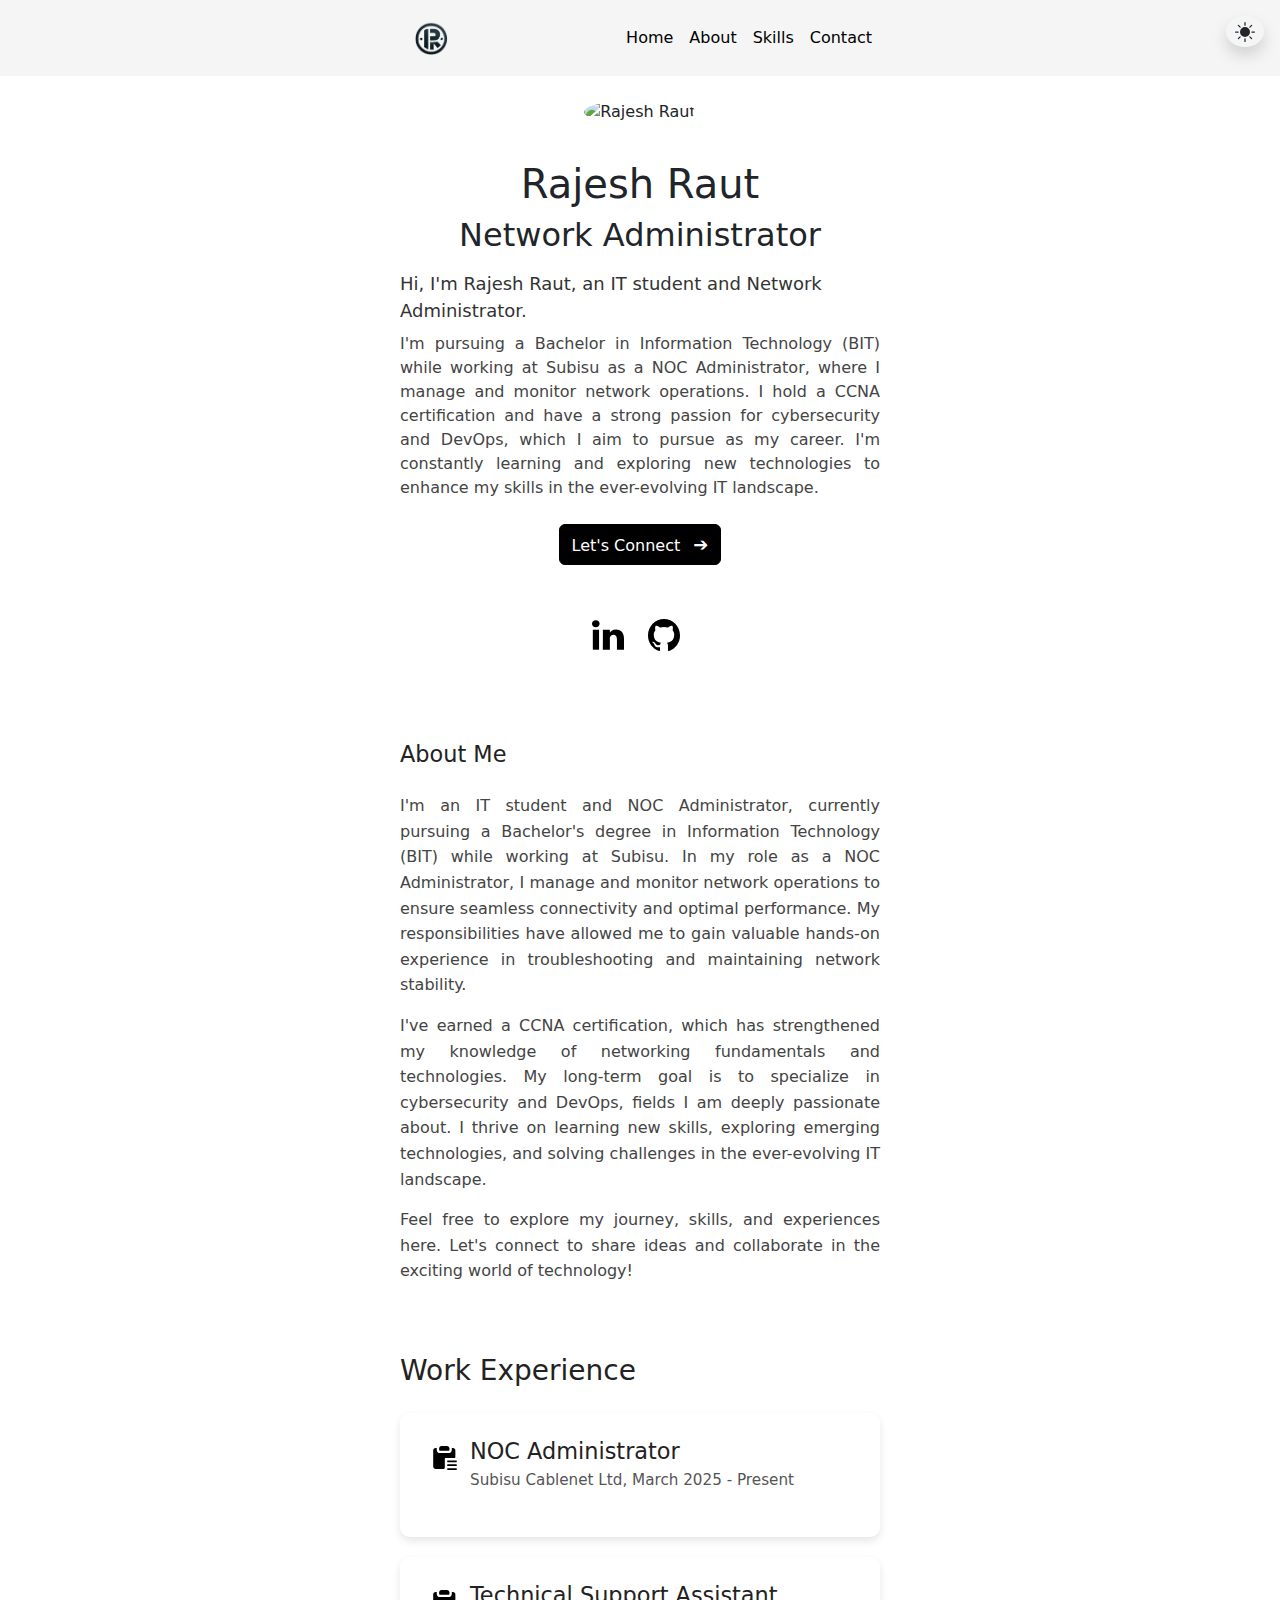
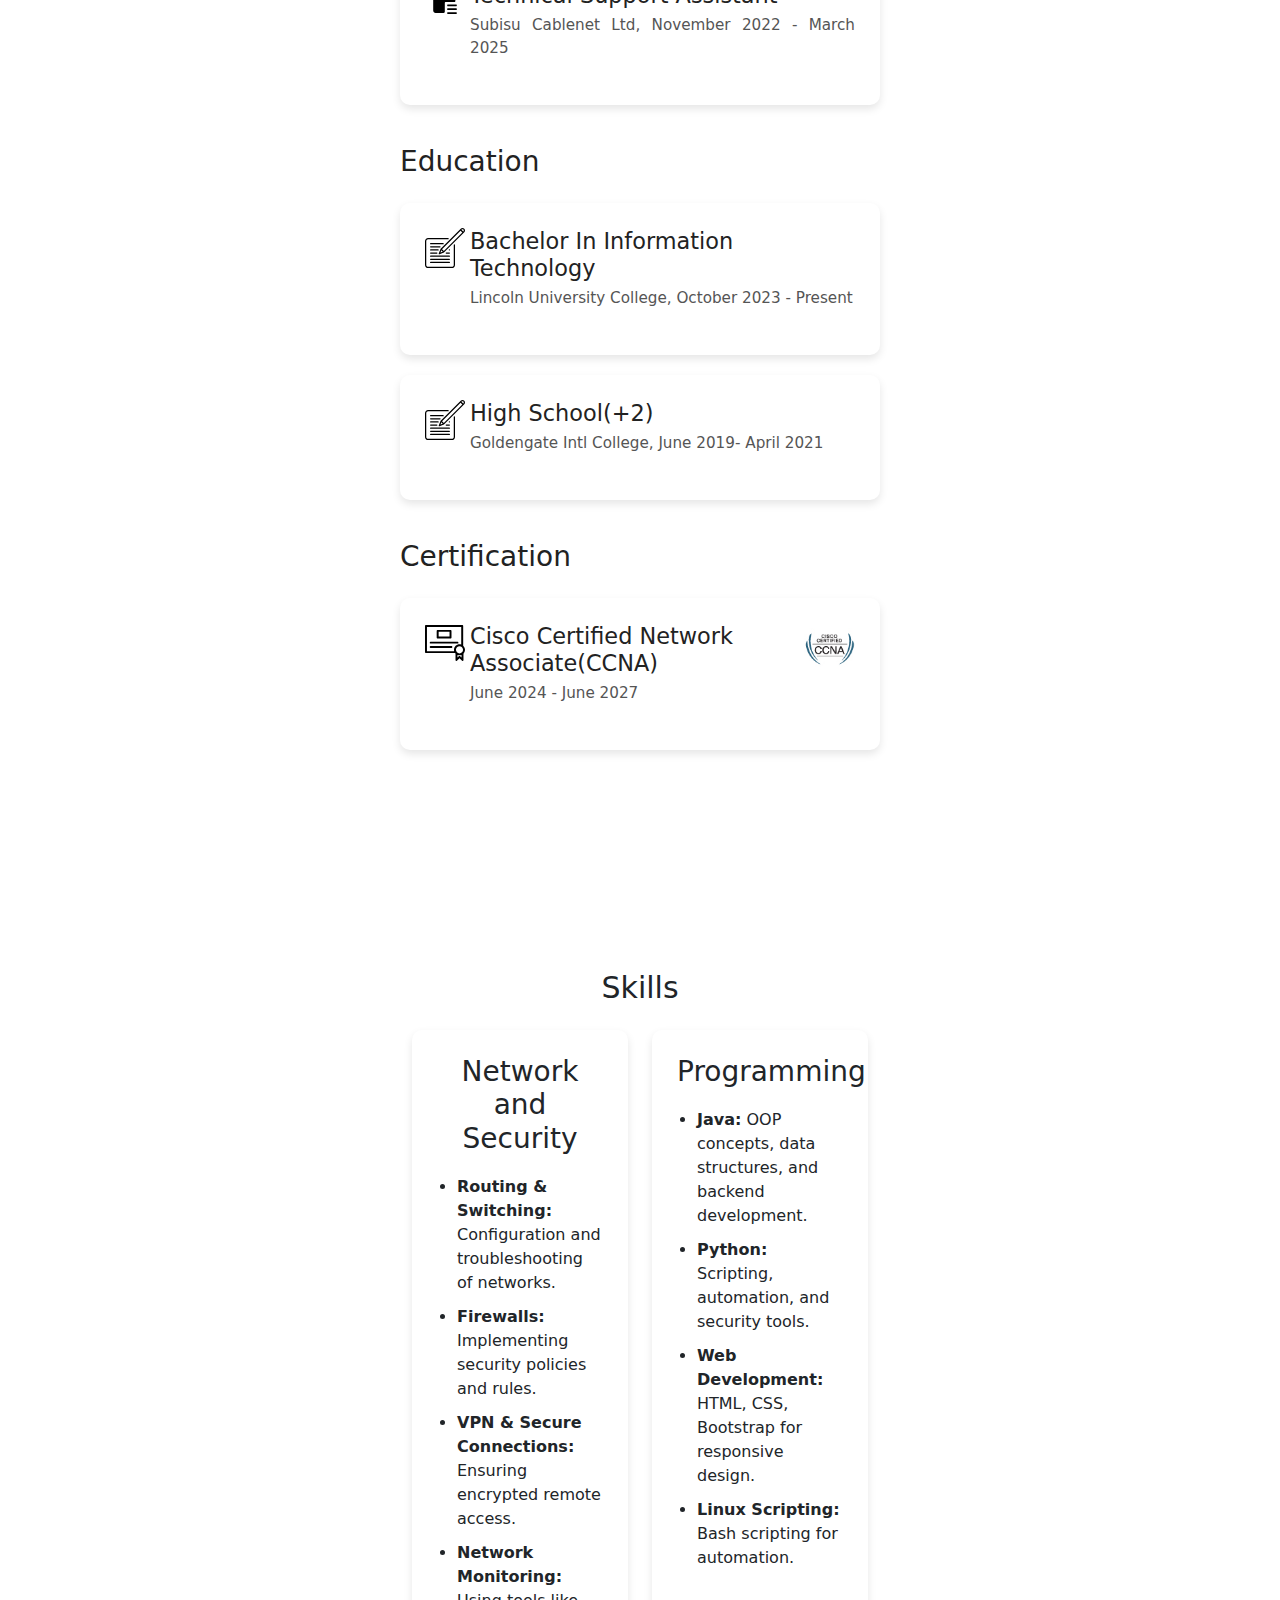
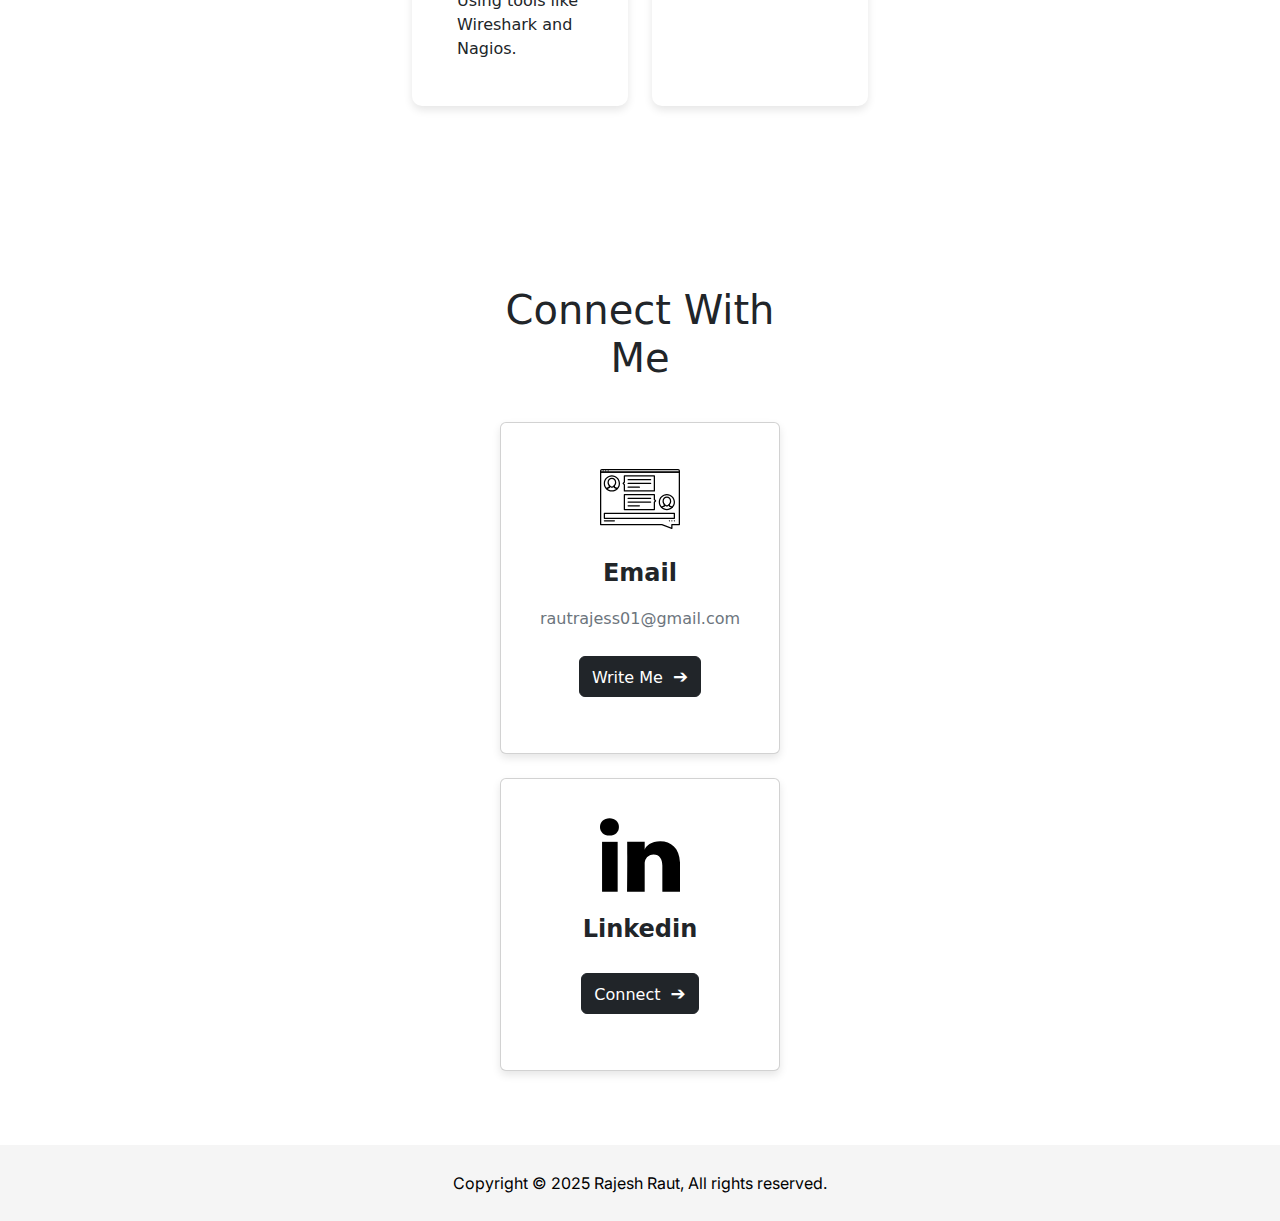
==== index.html @ a71b07de "Full Project" ====
<!DOCTYPE html>
<html lang="en">
<head>
    <meta charset="UTF-8">
    <meta name="viewport" content="width=device-width, initial-scale=1.0">
    <title>Home</title>
    <link rel="stylesheet" href="static/css/style.css">
    <link href="https://fonts.googleapis.com/css2?family=Inter:wght@400;500;600&display=swap" rel="stylesheet">
    <link href="https://cdn.jsdelivr.net/npm/bootstrap@5.3.3/dist/css/bootstrap.min.css" rel="stylesheet" integrity="sha384-QWTKZyjpPEjISv5WaRU9OFeRpok6YctnYmDr5pNlyT2bRjXh0JMhjY6hW+ALEwIH" crossorigin="anonymous">
</head>
<body>
<header>
    <nav class="navbar navbar-expand-lg fixed-top">
        <div class="container-fluid">
            <a class="navbar-brand" href="index.html">
                <img src="static/images/logo.png" alt="Logo" style="height: 50px;">
            </a>
    
            <!-- Toggle button visible only on small screens -->
            <div class="d-lg-none">
                <button class="btn btn-sm rounded-circle shadow" id="darkModeToggle">
                    <!-- Sun SVG icon -->
                    <svg xmlns="http://www.w3.org/2000/svg" width="16" height="16" fill="currentColor" viewBox="0 0 16 16" class="sun-icon">
                        <path d="M8 12a4 4 0 1 0 0-8 4 4 0 0 0 0 8zM8 0a.5.5 0 0 1 .5.5v2a.5.5 0 0 1-1 0v-2A.5.5 0 0 1 8 0zm0 13a.5.5 0 0 1 .5.5v2a.5.5 0 0 1-1 0v-2A.5.5 0 0 1 8 13zm8-5a.5.5 0 0 1-.5.5h-2a.5.5 0 0 1 0-1h2a.5.5 0 0 1 .5.5zM3 8a.5.5 0 0 1-.5.5h-2a.5.5 0 0 1 0-1h2A.5.5 0 0 1 3 8zm10.657-5.657a.5.5 0 0 1 0 .707l-1.414 1.415a.5.5 0 1 1-.707-.708l1.414-1.414a.5.5 0 0 1 .707 0zm-9.193 9.193a.5.5 0 0 1 0 .707L3.05 13.657a.5.5 0 0 1-.707-.707l1.414-1.414a.5.5 0 0 1 .707 0zm9.193 2.121a.5.5 0 0 1-.707 0l-1.414-1.414a.5.5 0 0 1 .707-.707l1.414 1.414a.5.5 0 0 1 0 .707zM4.464 4.465a.5.5 0 0 1-.707 0L2.343 3.05a.5.5 0 1 1 .707-.707l1.414 1.414a.5.5 0 0 1 0 .708z"/>
                    </svg>
                    <!-- Moon SVG icon -->
                    <svg xmlns="http://www.w3.org/2000/svg" width="16" height="16" fill="currentColor" viewBox="0 0 16 16" class="moon-icon d-none">
                        <path d="M6 .278a.768.768 0 0 1 .08.858 7.208 7.208 0 0 0-.878 3.46c0 4.021 3.278 7.277 7.318 7.277.527 0 1.04-.055 1.533-.16a.787.787 0 0 1 .81.316.733.733 0 0 1-.031.893A8.349 8.349 0 0 1 8.344 16C3.734 16 0 12.286 0 7.71 0 4.266 2.114 1.312 5.124.06A.752.752 0 0 1 6 .278z"/>
                    </svg>
                </button>
            </div>
            
            <button class="navbar-toggler ms-auto" type="button" data-bs-toggle="collapse" data-bs-target="#navbarSupportedContent" aria-controls="navbarSupportedContent" aria-expanded="false" aria-label="Toggle navigation">
                <span class="navbar-toggler-icon"></span>
            </button>
    
            <div class="collapse navbar-collapse" id="navbarSupportedContent">
                <ul class="navbar-nav ms-auto">
                    <li class="nav-item">
                        <a class="nav-link active" aria-current="page" href="#home">Home</a>
                    </li>
                    <li class="nav-item">
                        <a class="nav-link active" href="#about">About</a>
                    </li>
                    <li class="nav-item">
                        <a class="nav-link active" href="#skills">Skills</a>
                    </li>
                    <li class="nav-item">
                        <a class="nav-link active" href="#contact">Contact</a>
                    </li>
                </ul>
            </div>
            
            <!-- Toggle button visible only on large screens -->
            <div class="position-fixed top-0 end-0 p-3 d-none d-lg-block">
                <button class="btn btn-sm rounded-circle shadow" id="darkModeToggleLg">
                    <!-- Sun SVG icon -->
                    <svg xmlns="http://www.w3.org/2000/svg" width="16" height="16" fill="currentColor" viewBox="0 0 16 16" class="sun-icon">
                        <path d="M8 12a4 4 0 1 0 0-8 4 4 0 0 0 0 8zM8 0a.5.5 0 0 1 .5.5v2a.5.5 0 0 1-1 0v-2A.5.5 0 0 1 8 0zm0 13a.5.5 0 0 1 .5.5v2a.5.5 0 0 1-1 0v-2A.5.5 0 0 1 8 13zm8-5a.5.5 0 0 1-.5.5h-2a.5.5 0 0 1 0-1h2a.5.5 0 0 1 .5.5zM3 8a.5.5 0 0 1-.5.5h-2a.5.5 0 0 1 0-1h2A.5.5 0 0 1 3 8zm10.657-5.657a.5.5 0 0 1 0 .707l-1.414 1.415a.5.5 0 1 1-.707-.708l1.414-1.414a.5.5 0 0 1 .707 0zm-9.193 9.193a.5.5 0 0 1 0 .707L3.05 13.657a.5.5 0 0 1-.707-.707l1.414-1.414a.5.5 0 0 1 .707 0zm9.193 2.121a.5.5 0 0 1-.707 0l-1.414-1.414a.5.5 0 0 1 .707-.707l1.414 1.414a.5.5 0 0 1 0 .707zM4.464 4.465a.5.5 0 0 1-.707 0L2.343 3.05a.5.5 0 1 1 .707-.707l1.414 1.414a.5.5 0 0 1 0 .708z"/>
                    </svg>
                    <!-- Moon SVG icon -->
                    <svg xmlns="http://www.w3.org/2000/svg" width="16" height="16" fill="currentColor" viewBox="0 0 16 16" class="moon-icon d-none">
                        <path d="M6 .278a.768.768 0 0 1 .08.858 7.208 7.208 0 0 0-.878 3.46c0 4.021 3.278 7.277 7.318 7.277.527 0 1.04-.055 1.533-.16a.787.787 0 0 1 .81.316.733.733 0 0 1-.031.893A8.349 8.349 0 0 1 8.344 16C3.734 16 0 12.286 0 7.71 0 4.266 2.114 1.312 5.124.06A.752.752 0 0 1 6 .278z"/>
                    </svg>
                </button>
            </div>
        </div>
    </nav>
</header>
    <main>
        <section id="home">
            <div class="container-fluid px-0">
                <div class="row mx-0">
                    <div class="col-12 px-0">
                        <div class="content">
                            <div class="image mb-3">
                                <img src="static/images/rajesh.jpg" alt="Rajesh Raut" class="img-fluid rounded-circle">
                            </div>
                            <h1>Rajesh Raut</h1>
                            <h2 class="mb-3">Network Administrator</h2>
                            <p class="intro mb-2">
                                Hi, I'm Rajesh Raut, an IT student and Network Administrator.
                            </p>
                            <p class="description mb-4">
                                I'm pursuing a Bachelor in Information Technology (BIT) while working at Subisu as a 
                                NOC Administrator, where I manage and monitor network operations.  
                                I hold a CCNA certification and have a strong passion for cybersecurity and 
                                DevOps, which I aim to pursue as my career. I'm constantly learning and exploring new technologies
                                to enhance my skills in the ever-evolving IT landscape.
                            </p>
                            <div class="btn-connect mb-4">
                                <a href="#contact" class="btn btn-primary">
                                    Let's Connect
                                    <span class="icon ms-2">➔</span>
                                </a>
                            </div>
                            <div class="socials d-flex justify-content-center gap-3">
                                <a href="https://linkedin.com/in/rautrajess01" target="_blank" class="social-icon">
                                    <svg fill="#000000" version="1.1" id="Layer_1" xmlns="http://www.w3.org/2000/svg" xmlns:xlink="http://www.w3.org/1999/xlink" 
                                        viewBox="-271 283.9 256 235.1" xml:space="preserve" width="32" height="32">
                                        <g>
                                            <rect x="-264.4" y="359.3" width="49.9" height="159.7"/>
                                            <path d="M-240.5,283.9c-18.4,0-30.5,11.9-30.5,27.7c0,15.5,11.7,27.7,29.8,27.7h0.4c18.8,0,30.5-12.3,30.4-27.7
                                                C-210.8,295.8-222.1,283.9-240.5,283.9z"/>
                                            <path d="M-78.2,357.8c-28.6,0-46.5,15.6-49.8,26.6v-25.1h-56.1c0.7,13.3,0,159.7,0,159.7h56.1v-86.3c0-4.9-0.2-9.7,1.2-13.1
                                                c3.8-9.6,12.1-19.6,27-19.6c19.5,0,28.3,14.8,28.3,36.4V519h56.6v-88.8C-14.9,380.8-42.7,357.8-78.2,357.8z"/>
                                        </g>
                                    </svg>
                                </a>
                                <a href="https://github.com/rautrajess01" target="_blank" class="social-icon">
                                    <svg width="32" height="32" viewBox="0 0 20 20" version="1.1" xmlns="http://www.w3.org/2000/svg" xmlns:xlink="http://www.w3.org/1999/xlink">
                                        <title>github</title>
                                        <g id="Page-1" stroke="none" stroke-width="1" fill="none" fill-rule="evenodd">
                                            <g id="Dribbble-Light-Preview" transform="translate(-140.000000, -7559.000000)">
                                                <g id="icons" transform="translate(56.000000, 160.000000)">
                                                    <path d="M94,7399 C99.523,7399 104,7403.59 104,7409.253 C104,7413.782 101.138,7417.624 97.167,7418.981 C96.66,7419.082 96.48,7418.762 96.48,7418.489 C96.48,7418.151 96.492,7417.047 96.492,7415.675 C96.492,7414.719 96.172,7414.095 95.813,7413.777 C98.04,7413.523 100.38,7412.656 100.38,7408.718 C100.38,7407.598 99.992,7406.684 99.35,7405.966 C99.454,7405.707 99.797,7404.664 99.252,7403.252 C99.252,7403.252 98.414,7402.977 96.505,7404.303 C95.706,7404.076 94.85,7403.962 94,7403.958 C93.15,7403.962 92.295,7404.076 91.497,7404.303 C89.586,7402.977 88.746,7403.252 88.746,7403.252 C88.203,7404.664 88.546,7405.707 88.649,7405.966 C88.01,7406.684 87.619,7407.598 87.619,7408.718 C87.619,7412.646 89.954,7413.526 92.175,7413.785 C91.889,7414.041 91.63,7414.493 91.54,7415.156 C90.97,7415.418 89.522,7415.871 88.63,7414.304 C88.63,7414.304 88.101,7413.319 87.097,7413.247 C87.097,7413.247 86.122,7413.234 87.029,7413.87 C87.029,7413.87 87.684,7414.185 88.139,7415.37 C88.139,7415.37 88.726,7417.2 91.508,7416.58 C91.513,7417.437 91.522,7418.245 91.522,7418.489 C91.522,7418.76 91.338,7419.077 90.839,7418.982 C86.865,7417.627 84,7413.783 84,7409.253 C84,7403.59 88.478,7399 94,7399" id="github-icon"></path>
                                                </g>
                                            </g>
                                        </g>
                                    </svg>
                                </a>                                
                            </div>
                        </div>
                    </div>
                </div>
            </div>
        </section>
        <section id="about">
            <div class="about-container">
                <h1 class="title">About Me</h1>
                <div class="introduction">
                    <p class="description">I'm an IT student and NOC Administrator, currently pursuing a Bachelor's degree in Information Technology (BIT) while working at Subisu. In my role as a NOC Administrator, I manage and monitor network operations to ensure seamless connectivity and optimal performance. My responsibilities have allowed me to gain valuable hands-on experience in troubleshooting and maintaining network stability.</p>
        
                    <p class="description"> I've earned a CCNA certification, which has strengthened my knowledge of networking fundamentals and technologies. My long-term goal is to specialize in cybersecurity and DevOps, fields I am deeply passionate about. I thrive on learning new skills, exploring emerging technologies, and solving challenges in the ever-evolving IT landscape.</p>
                        
                    <p class="description">Feel free to explore my journey, skills, and experiences here. Let's connect to share ideas and collaborate in the exciting world of technology!</p>
                </div>
                
                <h2 class="title">Work Experience</h2>
                <div class="experience-grid">
                    <div class="experience-card">
                        <div class="experience-header">
                            <div class="svg-icon">
                                <svg xmlns="http://www.w3.org/2000/svg" fill="#000000"  viewBox="0 0 100 100" enable-background="new 0 0 100 100" xml:space="preserve">
                                    <path d="M37.3,31.9h21.8c1.1,0,2-0.9,2-2v-4c0-3.3-2.7-5.9-5.9-5.9H41.3c-3.3,0-5.9,2.7-5.9,5.9v4  C35.3,31,36.2,31.9,37.3,31.9z"/>
                                    <path d="M70,24.9h-2c-0.6,0-1,0.4-1,1v4c0,4.4-3.6,7.9-7.9,7.9H37.3c-4.4,0-7.9-3.6-7.9-7.9v-4c0-0.6-0.4-1-1-1h-2  c-3.3,0-5.9,2.7-5.9,5.9v40.6c0,3.3,2.7,5.9,5.9,5.9h20c2.8,0,3.1-2.3,3.1-3.1V52.8c0-2.3,1.3-2.8,2-2.8h21.6c2.4,0,2.8-2.1,2.8-2.8  V31C76,27.6,73.3,24.9,70,24.9z"/>
                                    <path d="M78.4,60.4H56.6c-0.6,0-1.1-0.5-1.1-1.1v-2.2c0-0.6,0.5-1.1,1.1-1.1h21.8c0.6,0,1.1,0.5,1.1,1.1v2.2  C79.5,59.9,79,60.4,78.4,60.4z M78.4,70.2H56.6c-0.6,0-1.1-0.5-1.1-1.1v-2.2c0-0.6,0.5-1.1,1.1-1.1h21.8c0.6,0,1.1,0.5,1.1,1.1v2.2  C79.5,69.7,79,70.2,78.4,70.2z M78.4,80H56.6c-0.6,0-1.1-0.5-1.1-1.1v-2.2c0-0.6,0.5-1.1,1.1-1.1h21.8c0.6,0,1.1,0.5,1.1,1.1v2.2  C79.5,79.5,79,80,78.4,80z"/>
                                    </svg>
                            </div>
                            <div class="experience-title">
                                <h3 class="title">NOC Administrator</h3>
                                <p class="description">Subisu Cablenet Ltd, March 2025 - Present</p>
                            </div>
                        </div>
                    </div>
                    
                    <div class="experience-card">
                        <div class="experience-header">
                            <div class="svg-icon">
                                <svg xmlns="http://www.w3.org/2000/svg" fill="#000000"  viewBox="0 0 100 100" enable-background="new 0 0 100 100" xml:space="preserve">
                                    <path d="M37.3,31.9h21.8c1.1,0,2-0.9,2-2v-4c0-3.3-2.7-5.9-5.9-5.9H41.3c-3.3,0-5.9,2.7-5.9,5.9v4  C35.3,31,36.2,31.9,37.3,31.9z"/>
                                    <path d="M70,24.9h-2c-0.6,0-1,0.4-1,1v4c0,4.4-3.6,7.9-7.9,7.9H37.3c-4.4,0-7.9-3.6-7.9-7.9v-4c0-0.6-0.4-1-1-1h-2  c-3.3,0-5.9,2.7-5.9,5.9v40.6c0,3.3,2.7,5.9,5.9,5.9h20c2.8,0,3.1-2.3,3.1-3.1V52.8c0-2.3,1.3-2.8,2-2.8h21.6c2.4,0,2.8-2.1,2.8-2.8  V31C76,27.6,73.3,24.9,70,24.9z"/>
                                    <path d="M78.4,60.4H56.6c-0.6,0-1.1-0.5-1.1-1.1v-2.2c0-0.6,0.5-1.1,1.1-1.1h21.8c0.6,0,1.1,0.5,1.1,1.1v2.2  C79.5,59.9,79,60.4,78.4,60.4z M78.4,70.2H56.6c-0.6,0-1.1-0.5-1.1-1.1v-2.2c0-0.6,0.5-1.1,1.1-1.1h21.8c0.6,0,1.1,0.5,1.1,1.1v2.2  C79.5,69.7,79,70.2,78.4,70.2z M78.4,80H56.6c-0.6,0-1.1-0.5-1.1-1.1v-2.2c0-0.6,0.5-1.1,1.1-1.1h21.8c0.6,0,1.1,0.5,1.1,1.1v2.2  C79.5,79.5,79,80,78.4,80z"/>
                                    </svg>
                            </div>
                            <div class="experience-title">
                                <h3 class="title">Technical Support Assistant</h3>
                                <p class="description">Subisu Cablenet Ltd, November 2022 - March 2025</p>
                            </div>
                        </div>
                    </div>
                </div>
                
                <h2 class="title">Education</h2>
                <div class="experience-grid">
                    <div class="experience-card">
                        <div class="experience-header">
                            <div class="svg-icon">
                                <svg xmlns="http://www.w3.org/2000/svg" xmlns:xlink="http://www.w3.org/1999/xlink" fill="#000000"  version="1.1" id="Capa_1" viewBox="0 0 512 512" xml:space="preserve">
                                    <g>
                                        <path d="M376,208c-4.418,0-8,3.582-8,8v256c0,13.234-10.766,24-24,24H40c-13.234,0-24-10.766-24-24V168c0-13.234,10.766-24,24-24   h256c4.418,0,8-3.582,8-8s-3.582-8-8-8H40c-22.056,0-40,17.944-40,40v304c0,22.056,17.944,40,40,40h304c22.056,0,40-17.944,40-40   V216C384,211.582,380.418,208,376,208z"/>
                                        <path d="M502.628,9.377C496.586,3.33,488.55,0,480,0s-16.586,3.33-22.625,9.375L200.406,266.343   c-0.759,0.759-1.358,1.663-1.76,2.658l-23.031,56.969c-1.203,2.977-0.51,6.385,1.76,8.655c1.53,1.53,3.576,2.343,5.658,2.343   c1.009,0,2.026-0.19,2.997-0.583l56.969-23.031c0.995-0.402,1.899-1.001,2.658-1.76L502.625,54.627   C508.67,48.583,512,40.548,512,32S508.67,15.417,502.628,9.377z M240.969,293.655l-22.624-22.624L455.031,34.345l22.624,22.624   L240.969,293.655z M209.508,284.822l17.67,17.67l-29.662,11.992L209.508,284.822z M491.312,43.312l-2.343,2.343l-22.624-22.624   l2.346-2.346C471.709,17.664,475.726,16,480,16s8.291,1.664,11.313,4.689C494.335,23.71,496,27.728,496,32   S494.335,40.29,491.312,43.312z"/>
                                        <path d="M240,200c0-4.418-3.582-8-8-8H72c-4.418,0-8,3.582-8,8s3.582,8,8,8h160C236.418,208,240,204.418,240,200z"/>
                                        <path d="M200,240c0-4.418-3.582-8-8-8H72c-4.418,0-8,3.582-8,8s3.582,8,8,8h120C196.418,248,200,244.418,200,240z"/>
                                        <path d="M168,272H72c-4.418,0-8,3.582-8,8s3.582,8,8,8h96c4.418,0,8-3.582,8-8S172.418,272,168,272z"/>
                                        <path d="M72,328h80c4.418,0,8-3.582,8-8s-3.582-8-8-8H72c-4.418,0-8,3.582-8,8S67.582,328,72,328z"/>
                                        <path d="M264,320c0,4.418,3.582,8,8,8h40c4.418,0,8-3.582,8-8s-3.582-8-8-8h-40C267.582,312,264,315.582,264,320z"/>
                                        <path d="M317.66,285.66c1.49-1.49,2.34-3.55,2.34-5.66c0-2.11-0.85-4.17-2.34-5.66c-1.49-1.49-3.55-2.34-5.66-2.34   c-2.1,0-4.17,0.85-5.66,2.34c-1.49,1.49-2.34,3.56-2.34,5.66c0,2.11,0.85,4.17,2.34,5.66c1.49,1.49,3.56,2.34,5.66,2.34   S316.17,287.15,317.66,285.66z"/>
                                        <path d="M64,360c0,4.418,3.582,8,8,8h240c4.418,0,8-3.582,8-8s-3.582-8-8-8H72C67.582,352,64,355.582,64,360z"/>
                                        <path d="M312,392H72c-4.418,0-8,3.582-8,8s3.582,8,8,8h240c4.418,0,8-3.582,8-8S316.418,392,312,392z"/>
                                        <path d="M312,432H72c-4.418,0-8,3.582-8,8s3.582,8,8,8h240c4.418,0,8-3.582,8-8S316.418,432,312,432z"/>
                                    </g>
                                    </svg>
                            </div>
                            <div class="experience-title">
                                <h3 class="title">Bachelor In Information Technology</h3>
                                <p class="description">Lincoln University College, October 2023 - Present</p>
                            </div>
                        </div>
                    </div>
                    
                    <div class="experience-card">
                        <div class="experience-header">
                            <div class="svg-icon">
                                <svg xmlns="http://www.w3.org/2000/svg" xmlns:xlink="http://www.w3.org/1999/xlink" fill="#000000"  version="1.1" id="Capa_1" viewBox="0 0 512 512" xml:space="preserve">
                                    <g>
                                        <path d="M376,208c-4.418,0-8,3.582-8,8v256c0,13.234-10.766,24-24,24H40c-13.234,0-24-10.766-24-24V168c0-13.234,10.766-24,24-24   h256c4.418,0,8-3.582,8-8s-3.582-8-8-8H40c-22.056,0-40,17.944-40,40v304c0,22.056,17.944,40,40,40h304c22.056,0,40-17.944,40-40   V216C384,211.582,380.418,208,376,208z"/>
                                        <path d="M502.628,9.377C496.586,3.33,488.55,0,480,0s-16.586,3.33-22.625,9.375L200.406,266.343   c-0.759,0.759-1.358,1.663-1.76,2.658l-23.031,56.969c-1.203,2.977-0.51,6.385,1.76,8.655c1.53,1.53,3.576,2.343,5.658,2.343   c1.009,0,2.026-0.19,2.997-0.583l56.969-23.031c0.995-0.402,1.899-1.001,2.658-1.76L502.625,54.627   C508.67,48.583,512,40.548,512,32S508.67,15.417,502.628,9.377z M240.969,293.655l-22.624-22.624L455.031,34.345l22.624,22.624   L240.969,293.655z M209.508,284.822l17.67,17.67l-29.662,11.992L209.508,284.822z M491.312,43.312l-2.343,2.343l-22.624-22.624   l2.346-2.346C471.709,17.664,475.726,16,480,16s8.291,1.664,11.313,4.689C494.335,23.71,496,27.728,496,32   S494.335,40.29,491.312,43.312z"/>
                                        <path d="M240,200c0-4.418-3.582-8-8-8H72c-4.418,0-8,3.582-8,8s3.582,8,8,8h160C236.418,208,240,204.418,240,200z"/>
                                        <path d="M200,240c0-4.418-3.582-8-8-8H72c-4.418,0-8,3.582-8,8s3.582,8,8,8h120C196.418,248,200,244.418,200,240z"/>
                                        <path d="M168,272H72c-4.418,0-8,3.582-8,8s3.582,8,8,8h96c4.418,0,8-3.582,8-8S172.418,272,168,272z"/>
                                        <path d="M72,328h80c4.418,0,8-3.582,8-8s-3.582-8-8-8H72c-4.418,0-8,3.582-8,8S67.582,328,72,328z"/>
                                        <path d="M264,320c0,4.418,3.582,8,8,8h40c4.418,0,8-3.582,8-8s-3.582-8-8-8h-40C267.582,312,264,315.582,264,320z"/>
                                        <path d="M317.66,285.66c1.49-1.49,2.34-3.55,2.34-5.66c0-2.11-0.85-4.17-2.34-5.66c-1.49-1.49-3.55-2.34-5.66-2.34   c-2.1,0-4.17,0.85-5.66,2.34c-1.49,1.49-2.34,3.56-2.34,5.66c0,2.11,0.85,4.17,2.34,5.66c1.49,1.49,3.56,2.34,5.66,2.34   S316.17,287.15,317.66,285.66z"/>
                                        <path d="M64,360c0,4.418,3.582,8,8,8h240c4.418,0,8-3.582,8-8s-3.582-8-8-8H72C67.582,352,64,355.582,64,360z"/>
                                        <path d="M312,392H72c-4.418,0-8,3.582-8,8s3.582,8,8,8h240c4.418,0,8-3.582,8-8S316.418,392,312,392z"/>
                                        <path d="M312,432H72c-4.418,0-8,3.582-8,8s3.582,8,8,8h240c4.418,0,8-3.582,8-8S316.418,432,312,432z"/>
                                    </g>
                                    </svg>                            </div>
                            <div class="experience-title">
                                <h3 class="title">High School(+2)</h3>
                                <p class="description">Goldengate Intl College, June 2019- April 2021</p>
                            </div>
                        </div>
                    </div>
                </div>
                
                <h2 class="title">Certification</h2>
                <div class="experience-grid">
                    <div class="experience-card">
                        <div class="experience-header">
                            <div class="svg-icon">
                                <svg xmlns="http://www.w3.org/2000/svg" xmlns:xlink="http://www.w3.org/1999/xlink" fill="#000000" version="1.1" id="Layer_1" viewBox="0 0 299.594 299.594" xml:space="preserve">
                                    <g>
                                        <g>
                                            <g>
                                                <path d="M242.974,139.731H43.02c-4.059,0-7.35,3.291-7.35,7.35c0,4.06,3.291,7.35,7.35,7.35h199.954c4.06,0,7.35-3.291,7.35-7.35     S247.034,139.731,242.974,139.731z"/>
                                                <path d="M197.45,173.151H43.02c-4.059,0-7.35,3.291-7.35,7.35c0,4.059,3.291,7.35,7.35,7.35h154.43c4.06,0,7.35-3.291,7.35-7.35     C204.8,176.441,201.511,173.151,197.45,173.151z"/>
                                                <path d="M94.881,116.246h96.231c4.06,0,7.35-3.291,7.35-7.35V59.073c0-4.059-3.29-7.35-7.35-7.35H94.881     c-4.059,0-7.35,3.291-7.35,7.35v49.822C87.531,112.955,90.822,116.246,94.881,116.246z M102.231,66.423h81.531v35.122h-81.531     V66.423z"/>
                                                <path d="M285.993,170.54V23.24c0-4.059-3.29-7.35-7.35-7.35H7.35C3.291,15.89,0,19.181,0,23.24v194.839     c0,4.059,3.291,7.35,7.35,7.35h217.81c1.048,1.427,2.187,2.781,3.406,4.061v46.86c0,6.552,7.948,9.794,12.548,5.197     l17.275-17.276l17.276,17.276c4.613,4.611,12.548,1.347,12.548-5.197v-46.86C304.177,212.725,303.264,186.154,285.993,170.54z      M218.326,210.728H14.7V30.59h256.593v131.36C240.788,151.908,210.759,179.337,218.326,210.728z M273.512,258.604l-9.926-9.926     c-2.869-2.868-7.523-2.87-10.395,0l-9.925,9.925v-19.172c9.664,3.815,20.575,3.816,30.247,0V258.604z M258.389,227.607     c-14.688,0-26.504-11.985-26.504-26.505c0-14.612,11.887-26.504,26.504-26.504c14.645,0,26.505,11.929,26.505,26.504     C284.893,215.747,272.973,227.607,258.389,227.607z"/>
                                            </g>
                                        </g>
                                    </g>
                                    </svg>                            </div>
                            <div class="experience-title">
                                <h3 class="title">
                                    <a class="title" href="https://cp.certmetrics.com/cisco/en/public/verify/credential/975a9391f03a4e5a9f9e9dc91a0b2097">Cisco Certified Network Associate(CCNA)</a>
                                </h3>
                                <p class="description">June 2024 - June 2027</p>
                            </div>
                            <div class="cert-logo">
                                <img src="static/images/ccna_sm.jpg" alt="CCNA Certification">
                            </div>
                        </div>
                    </div>
                </div>
            </div>
        </section>
    
        <section id="skills">
            <div class="container skills-container">
                <h2 class="text-center mb-4">Skills</h2>
                <div class="row">
                    <div class="col-md-6">
                        <div class="skill-card">
                            <h3>Network and Security</h3>
                            <ul>
                                <li><b>Routing & Switching:</b> Configuration and troubleshooting of networks.</li>
                                <li><b>Firewalls:</b> Implementing security policies and rules.</li>
                                <li><b>VPN & Secure Connections:</b> Ensuring encrypted remote access.</li>
                                <li><b>Network Monitoring:</b> Using tools like Wireshark and Nagios.</li>
                            </ul>
                        </div>
                    </div>
                    <div class="col-md-6">
                        <div class="skill-card">
                            <h3>Programming</h3>
                            <ul>
                                <li><b>Java:</b> OOP concepts, data structures, and backend development.</li>
                                <li><b>Python:</b> Scripting, automation, and security tools.</li>
                                <li><b>Web Development:</b> HTML, CSS, Bootstrap for responsive design.</li>
                                <li><b>Linux Scripting:</b> Bash scripting for automation.</li>
                            </ul>
                        </div>
                    </div>
                </div>
            </div>
        </section>
        <section id="contact" class="container">
            <h1 class="title text-center">Connect With Me</h1>
            <div class="mail-linkedin">
            <div class="row justify-content-center">
                <div class="col-12 mb-4">
                    <div class="card mail h-100 transition">
                        <div class="card-body text-center">
                            <svg class="email-svg" xmlns="http://www.w3.org/2000/svg" width="80px" height="80px" viewBox="0 0 1024 1024" fill="#000000" class="icon" version="1.1"><path d="M952.352 799.912c-4.422 0-8.078-3.576-8.078-7.998 0-4.42 3.5-7.998 7.906-7.998h0.172a8.004 8.004 0 0 1 7.996 7.998 8.002 8.002 0 0 1-7.996 7.998zM920.36 799.912c-4.422 0-8.074-3.576-8.074-7.998 0-4.42 3.496-7.998 7.902-7.998h0.172a8 8 0 0 1 0 15.996zM888.372 799.912c-4.422 0-8.078-3.576-8.078-7.998 0-4.42 3.5-7.998 7.906-7.998h0.172a8.004 8.004 0 0 1 7.996 7.998 8.002 8.002 0 0 1-7.996 7.998zM40.628 160.108c-4.42 0-8.076-3.576-8.076-7.998s3.498-7.998 7.904-7.998h0.172c4.406 0 7.998 3.576 7.998 7.998s-3.592 7.998-7.998 7.998zM72.62 160.108c-4.42 0-8.076-3.576-8.076-7.998s3.498-7.998 7.904-7.998h0.172c4.406 0 7.998 3.576 7.998 7.998s-3.594 7.998-7.998 7.998zM104.61 160.108c-4.42 0-8.076-3.576-8.076-7.998s3.498-7.998 7.904-7.998h0.172c4.406 0 7.998 3.576 7.998 7.998s-3.594 7.998-7.998 7.998z" fill=""/><path d="M1015.848 176.104H8.156a7.994 7.994 0 0 1-7.998-7.998v-15.996c0-13.23 10.762-23.994 23.992-23.994h975.702c13.23 0 23.992 10.764 23.992 23.994v15.996a7.994 7.994 0 0 1-7.996 7.998zM16.152 160.108h991.696v-7.998a8.008 8.008 0 0 0-7.996-7.998H24.15a8.008 8.008 0 0 0-7.998 7.998v7.998z" fill=""/><path d="M919.876 895.882a7.98 7.98 0 0 1-2.812-0.516l-126.602-47.47H8.156a7.994 7.994 0 0 1-7.998-7.998V168.106a7.994 7.994 0 0 1 7.998-7.998h1007.692a7.994 7.994 0 0 1 7.996 7.998v671.792a7.992 7.992 0 0 1-7.996 7.998h-87.976v39.988a8 8 0 0 1-3.434 6.576 8.034 8.034 0 0 1-4.562 1.422zM16.152 831.902h775.762c0.954 0 1.906 0.172 2.812 0.516l117.152 43.924v-36.444a7.99 7.99 0 0 1 7.996-7.996h87.972V176.104H16.152v655.798z" fill=""/><path d="M152.094 368.044c-23.914 0-55.966-33.646-55.966-68.058 0-34.152 24.054-59.902 55.966-59.902 31.928 0 55.998 25.75 55.998 59.902 0 34.412-32.068 68.058-55.998 68.058z m0-111.966c-23.164 0-39.972 18.462-39.972 43.908 0 27.43 27.148 52.062 39.972 52.062 13.168 0 40.004-24.102 40.004-52.062 0-25.444-16.822-43.908-40.004-43.908z" fill=""/><path d="M220.588 387.29c-0.968 0-1.966-0.18-2.92-0.554-41.566-16.324-41.566-22.072-41.566-26.688a7.994 7.994 0 0 1 15.214-3.444c3.936 3.108 19.338 10.192 32.194 15.246a8.008 8.008 0 0 1 4.53 10.364 8.02 8.02 0 0 1-7.452 5.076z" fill=""/><path d="M184.1 368.044a7.994 7.994 0 0 1-7.998-7.998v-19.658c0-4.42 3.578-7.998 7.998-7.998s7.998 3.578 7.998 7.998v19.658a7.994 7.994 0 0 1-7.998 7.998zM83.632 387.29a8.02 8.02 0 0 1-7.452-5.078 8.006 8.006 0 0 1 4.53-10.364c12.856-5.052 28.258-12.136 32.194-15.246a7.994 7.994 0 0 1 15.214 3.444c0 4.616 0 10.364-41.566 26.688a7.978 7.978 0 0 1-2.92 0.556z" fill=""/><path d="M120.12 368.044a7.994 7.994 0 0 1-7.998-7.998v-19.658a7.994 7.994 0 0 1 7.998-7.998 7.994 7.994 0 0 1 7.998 7.998v19.658a7.994 7.994 0 0 1-7.998 7.998z" fill=""/><path d="M152.11 416.03c-57.326 0-103.968-46.642-103.968-103.968s46.642-103.968 103.968-103.968 103.968 46.642 103.968 103.968-46.642 103.968-103.968 103.968z m0-191.942c-48.5 0-87.972 39.464-87.972 87.974s39.472 87.974 87.972 87.974c48.5 0 87.972-39.464 87.972-87.974s-39.47-87.974-87.972-87.974zM855.894 607.97c-23.93 0-55.984-33.646-55.984-68.056 0-34.154 24.074-59.904 55.984-59.904 31.914 0 55.984 25.75 55.984 59.904 0 34.41-32.054 68.056-55.984 68.056z m0-111.966c-23.164 0-39.988 18.464-39.988 43.91 0 27.958 26.82 52.062 39.988 52.062 12.824 0 39.988-24.634 39.988-52.062 0-25.446-16.824-43.91-39.988-43.91z" fill=""/><path d="M924.376 627.214c-0.968 0-1.968-0.172-2.922-0.546-41.566-16.34-41.566-22.086-41.566-26.696a7.994 7.994 0 0 1 8-7.996c3.184 0 5.918 1.858 7.214 4.544 3.938 3.108 19.336 10.2 32.192 15.244a8.02 8.02 0 0 1 4.532 10.374 8.026 8.026 0 0 1-7.45 5.076z" fill=""/><path d="M887.886 607.97c-4.422 0-8-3.576-8-7.998v-19.65a7.994 7.994 0 0 1 8-7.998 7.994 7.994 0 0 1 7.996 7.998v19.65a7.992 7.992 0 0 1-7.996 7.998zM787.414 627.214c-3.184 0-6.2-1.922-7.45-5.076a8.02 8.02 0 0 1 4.532-10.374c12.856-5.044 28.254-12.136 32.192-15.244a8.004 8.004 0 0 1 7.218-4.544 7.992 7.992 0 0 1 7.996 7.996c0 4.61 0 10.356-41.566 26.696a8.024 8.024 0 0 1-2.922 0.546z" fill=""/><path d="M823.906 607.97c-4.422 0-8-3.576-8-7.998v-19.65a7.994 7.994 0 0 1 8-7.998 7.994 7.994 0 0 1 7.996 7.998v19.65a7.992 7.992 0 0 1-7.996 7.998z" fill=""/><path d="M855.894 655.958c-57.324 0-103.968-46.642-103.968-103.968s46.644-103.968 103.968-103.968c57.328 0 103.968 46.642 103.968 103.968s-46.64 103.968-103.968 103.968z m0-191.944c-48.5 0-87.972 39.464-87.972 87.974 0 48.5 39.472 87.972 87.972 87.972s87.972-39.472 87.972-87.972c0.002-48.508-39.472-87.974-87.972-87.974z" fill=""/><path d="M695.946 416.03H312.062a7.994 7.994 0 0 1-7.998-7.998V331.36l-13.652-13.644a7.994 7.994 0 0 1 0-11.31l13.652-13.652v-76.664a7.994 7.994 0 0 1 7.998-7.998h383.884a7.992 7.992 0 0 1 7.996 7.998v191.942a7.992 7.992 0 0 1-7.996 7.998z m-375.886-15.994h367.886v-175.948H320.06v71.978a7.99 7.99 0 0 1-2.344 5.654l-10.34 10.34 10.34 10.334a7.99 7.99 0 0 1 2.344 5.654v71.988z" fill=""/><path d="M695.946 655.958H312.062a7.994 7.994 0 0 1-7.998-7.998v-191.942a7.994 7.994 0 0 1 7.998-7.998h383.884a7.994 7.994 0 0 1 7.996 7.998v60.668l13.652 13.652a7.996 7.996 0 0 1 0 11.31l-13.652 13.65v92.66c0 4.42-3.578 8-7.996 8zM320.06 639.96h367.886v-87.972c0-2.124 0.844-4.156 2.344-5.654l10.34-10.342-10.34-10.34a7.994 7.994 0 0 1-2.344-5.654v-55.984H320.06v175.946z" fill=""/><path d="M951.868 767.922H56.14a7.994 7.994 0 0 1-7.998-7.998v-63.98a7.994 7.994 0 0 1 7.998-7.998h895.728a7.994 7.994 0 0 1 7.996 7.998v63.98a7.994 7.994 0 0 1-7.996 7.998z m-887.73-15.996h879.73v-47.984H64.138v47.984z" fill=""/><path d="M184.1 799.912H56.14a7.994 7.994 0 0 1-7.998-7.998 7.994 7.994 0 0 1 7.998-7.998h127.96a7.994 7.994 0 0 1 7.998 7.998 7.994 7.994 0 0 1-7.998 7.998z" fill=""/><path d="M647.958 512H360.046a7.994 7.994 0 0 1-7.998-7.998 7.994 7.994 0 0 1 7.998-7.998h287.91c4.422 0 8 3.578 8 7.998a7.994 7.994 0 0 1-7.998 7.998z" fill=""/><path d="M647.958 559.984H360.046a7.992 7.992 0 0 1-7.998-7.996 7.992 7.992 0 0 1 7.998-7.998h287.91c4.422 0 8 3.576 8 7.998a7.992 7.992 0 0 1-7.998 7.996z" fill=""/><path d="M504.002 607.97h-143.956a7.994 7.994 0 0 1-7.998-7.998 7.992 7.992 0 0 1 7.998-7.996h143.956a7.992 7.992 0 0 1 7.998 7.996 7.994 7.994 0 0 1-7.998 7.998z" fill=""/><path d="M647.958 272.074H360.046c-4.42 0-7.998-3.578-7.998-7.998s3.576-7.998 7.998-7.998h287.91c4.422 0 8 3.578 8 7.998s-3.578 7.998-7.998 7.998z" fill=""/><path d="M647.958 320.058H360.046c-4.42 0-7.998-3.576-7.998-7.998s3.576-7.998 7.998-7.998h287.91c4.422 0 8 3.576 8 7.998s-3.578 7.998-7.998 7.998z" fill=""/><path d="M504.002 368.044h-143.956a7.994 7.994 0 0 1-7.998-7.998 7.994 7.994 0 0 1 7.998-7.998h143.956a7.994 7.994 0 0 1 7.998 7.998 7.994 7.994 0 0 1-7.998 7.998z" fill=""/></svg>
                            <p class="email-title fw-bold mt-3">Email</p>
                            <p class="email-add">rautrajess01@gmail.com</p>
                            <div>
                                <a href="mailto:rautrajess01@gmail.com" class="btn-mail btn btn-dark">
                                    Write Me 
                                    <span class="icon">➔</span>
                                </a>
                            </div>
                        </div>
                    </div>
                </div>
                
                <div class="col-12 mb-4">
                    <div class="card linkedin h-100 transition">
                        <div class="card-body text-center">
                            <svg class="linkedin-svg" fill="#000000" version="1.1" id="Layer_1" xmlns="http://www.w3.org/2000/svg" xmlns:xlink="http://www.w3.org/1999/xlink" 
                            viewBox="-271 283.9 256 235.1" xml:space="preserve" width="80px" height="80px">
                            <g>
                                <rect x="-264.4" y="359.3" width="49.9" height="159.7"/>
                                <path d="M-240.5,283.9c-18.4,0-30.5,11.9-30.5,27.7c0,15.5,11.7,27.7,29.8,27.7h0.4c18.8,0,30.5-12.3,30.4-27.7
                                    C-210.8,295.8-222.1,283.9-240.5,283.9z"/>
                                <path d="M-78.2,357.8c-28.6,0-46.5,15.6-49.8,26.6v-25.1h-56.1c0.7,13.3,0,159.7,0,159.7h56.1v-86.3c0-4.9-0.2-9.7,1.2-13.1
                                    c3.8-9.6,12.1-19.6,27-19.6c19.5,0,28.3,14.8,28.3,36.4V519h56.6v-88.8C-14.9,380.8-42.7,357.8-78.2,357.8z"/>
                            </g>
                            </svg>
                            <p class="linkedin-title fw-bold mt-3">Linkedin</p>
                            <div>
                                <a href="https://linkedin.com/in/rautrajess01" class="btn-mail btn btn-dark">
                                    Connect
                                    <span class="icon">➔</span>
                                </a>
                            </div>
                        </div>
                    </div>
                </div>
            </div>
        </div>
        </section>
    
    </main>
    <footer class="footer">
        <div class="container-fluid d-flex justify-content-center align-items-center py-3">
            <span class="text-black">Copyright &copy; 2025 Rajesh Raut, All rights reserved.</span>
        </div>
    </footer>
    
    <div class="up-arrow" id="upArrow">
        &#8593;
    </div>
    <script src="https://cdn.jsdelivr.net/npm/bootstrap@5.3.3/dist/js/bootstrap.bundle.min.js" integrity="sha384-YvpcrYf0tY3lHB60NNkmXc5s9fDVZLESaAA55NDzOxhy9GkcIdslK1eN7N6jIeHz" crossorigin="anonymous"></script>
    <script src="static/js/index.js"></script>
</body>
</html>
---- static/css/style.css ----
*{
    margin: 0;
    padding: 0;
    box-sizing: border-box;
}
html, body {
    overflow-x: hidden;
}
html {
    scroll-behavior: smooth;
}
body{
    min-height: 100vh;
    min-width: 100vw;
    padding-top: 70px;
    margin: 0;
    font-family: 'Inter', sans-serif;
    
}

main{
    padding-left: 400px;
    padding-right: 400px;
}
main section{
    margin-top: 10px;
}
header{
    position: fixed;
    height: 10%;
    width: 100%;
    top: 0;
    right: 0;
    left: 0;
    z-index: 1050;
}

body {
  padding-top: 70px; 
}

header .container-fluid,
main {
    padding-left: 400px;
    padding-right: 400px;
}
main #contact{
    padding-left: 100px;
    padding-right: 100px;
}
.intro {
    color: #333; 
    font-size: 18px;
}

@media (max-width: 1024px) {
   header .container-fluid, main {
        padding-left: 20px;
        padding-right: 20px;
    }
    main #contact{
        padding-right: 20px;
        padding-left: 20px;

    }
    .intro{
        font-size: 14px;
    
}
}
@media (max-width: 768px) {
    header .container-fluid,main {
        padding-left: 15px; 
        padding-right: 15px;
    }
    main #contact{
        padding-right: 20px;
        padding-left: 20px;

    }
    .intro{
        font-size: 14px;
}
}
.navbar {
    z-index: 1020;
    background-color: whitesmoke;
}
.nav-item a{
    font-family: system-ui, -apple-system, BlinkMacSystemFont, 'Segoe UI', Roboto, Oxygen, Ubuntu, Cantarell, 'Open Sans', 'Helvetica Neue', sans-serif;
    font-weight:400;
}
main{
    height: 80%;
    width: 100%;
}
.footer {
    width: 100%;
    color: black;
    position: relative;
    bottom: 0;
    padding: 10px 0;
    font-family: 'Inter', sans-serif;
    text-align: center;
    background-color: whitesmoke;

}




.up-arrow {
    position: fixed;
    bottom: 20px;   
    right: 20px;   
    background-color: #333;
    color: white;   
    border: none;
    padding: 10px 15px;
    border-radius: 20%;
    font-size: 20px;
    cursor: pointer;
    display: none;  
    z-index: 1000; 
}
.up-arrow:hover {
    background-color: #555;
}
#home img{
    height: 100%;
    width: 100%;
}
.container {
    display: flex;
    justify-content: center;
    align-items: center;
    padding: 50px;
    max-width: 1200px;
    margin: auto;
}

.content {
    display: flex;
    max-width: 100%;
    align-items: center;
    flex-direction: column;
}


.description {
    font-size: 17px; 
    color: #444;
    line-height: 1.6;
    text-align: justify;
}

.image img {
    margin-bottom: 20px;
    width: 100%;
    max-width: 200px;
    margin: 20px auto;
    border-radius: 10%;
}
.socials {
    margin-top: 30px;
    display: flex;
    gap: 20px;
}
.btn-primary {
    background-color: black !important;
    border-color: black !important;
}

.btn-primary:hover {
    background-color: #333 !important; /* Slightly lighter shade for hover effect */
    border-color: #333 !important;
    transform: scale(1.05); 
    transition: 0.3s ease-in-out;
}
.socials a {
    color: black;
    font-size: 20px;
    text-decoration: none;
    display: flex;
    align-items: center;
    transition: color 0.3s ease;
}
.socials svg {
    width: 32px; 
    height: 32px; 
    margin-right: 8px; 
    transition: transform 0.2s ease, fill 0.2s ease;
    fill: currentColor; 
}

.socials a:hover svg {
    transform: scale(1.1);
}

.description {
    font-size: 1rem;
    font-weight: 350;
    line-height: 1.5;
    margin-bottom: 20px;
    font-family: system-ui, -apple-system, BlinkMacSystemFont, 'Segoe UI', Roboto, Oxygen, Ubuntu, Cantarell, 'Open Sans', 'Helvetica Neue', sans-serif;

}

.nav-item{
    font-family: 'Franklin Gothic Medium', 'Arial Narrow', Arial, sans-serif;
}

.button {
    display: inline-flex;
    align-items: center;
    gap: 8px;
    padding: 12px 24px;
    background-color: #333;
    color: #fff;
    font-family: system-ui, -apple-system, BlinkMacSystemFont, 'Segoe UI', Roboto, Oxygen, Ubuntu, Cantarell, 'Open Sans', 'Helvetica Neue', sans-serif;
    font-size: 16px;
    font-weight: 500;
    border: none;
    border-radius: 30px;
    cursor: pointer;
    text-decoration: none;
    transition: background-color 0.3s ease, transform 0.2s ease;

}

.button:hover {
    background-color: #444;
    transform: translateY(-2px);
    background: #222; 
    transform: scale(1.05); 
    transition: 0.3s ease-in-out;
}

.button:active {
    transform: translateY(0);
}

.icon {
    display: inline-block;
    font-size: 18px;
}

#contact {
    padding: 50px 0;
}

.title {
    margin-bottom: 40px;
    font-size: 2.5rem;
}
.container{
    display: flex;
    flex-direction: column;
}
.mail-linkedin{
    display: flex;
    flex-direction: column;
}
.card {
    border-radius: 10px;
    box-shadow: 0 4px 8px rgba(0,0,0,0.1);
    padding: 20px;
    margin-bottom: 20px;
}

.transition {
    transition: all 0.3s ease;
}

.card:hover {
    transform: scale(1.05);
    box-shadow: 0 10px 20px rgba(0,0,0,0.15);
}

.email-svg, .linkedin-svg {
    margin: 0 auto;
    display: block;
}

.btn-mail {
    padding: 8px 16px;
    border-radius: 5px;
    transition: all 0.3s ease;
    text-decoration: none;
    display: inline-block;
    margin-top: 10px;
}

.btn-mail:hover {
    transform: translateY(-3px);
}

.icon {
    margin-left: 5px;
}

.email-title, .linkedin-title {
    font-size: 1.5rem;
    margin-top: 10px;
}

.email-add {
    color: #6c757d;
    margin-bottom: 15px;
}
#about {
    padding: 80px 0;
    display: flex;
    flex-direction: column;
    align-items: center;
    height: auto; 
}

.about-container {
    max-width: 1200px;
    margin: 0 auto;
    width: 100%;
    display: flex;
    flex-direction: column;
    align-items: center;
}

#about .title {
    margin-bottom: 25px;
    font-size: 1.4rem;
    width: 100%;
    text-decoration: none;
    color: #222;
}

#about h2.title {
    margin-top: 40px;
    font-size: 1.75rem;
}

#about h3.title {
    font-size: 1.4rem;
    margin-bottom: 5px;
}

.introduction {
    margin-bottom: 30px;
    width: 100%;
    max-width: 900px;
}

.introduction .description {
    text-align: justify;
    margin-bottom: 15px;
    line-height: 1.6;
}

.introduction .description:last-child {
    margin-bottom: 0;
}

.experience-grid {
    display: flex;
    flex-direction: column;
    width: 100%;
    gap: 20px;
}

.experience-card {
    box-shadow: 0 4px 8px rgba(0,0,0,0.1);
    padding: 25px;
    border-radius: 10px;
    transition: 0.3s;
    width: 100%;
    display: flex;
    flex-direction: column;
}

.experience-card:hover {
    box-shadow: 0 8px 15px rgba(0, 0, 0, 0.1);
    transform: translateY(-5px);
}

.experience-header {
    display: flex;
    align-items: flex-start; /* Ensures SVG and title are in the same row */
    gap: 5px; /* Reduce the gap between the icon and title */
}

.svg-icon {
    width: 40px;
    height: 40px;
    flex-shrink: 0;
}

.experience-title {
    flex-grow: 1;
    flex-grow: 1;
    margin: 0;
    display: flex;
    flex-direction: column;
    justify-content: center;
}

.experience-title .description {
    font-size: 0.95rem;
    color: #555;
}

.cert-logo {
    margin-left: 15px;
    max-width: 80px;
}

.cert-logo img {
    max-width: 100%;
    height: auto;
    border-radius: 5px;
}

/* Responsive adjustments */
@media (max-width: 768px) {
    #about {
        padding: 60px 15px;
    }
    
    #about .title {
        font-size: 1.75rem;
    }
    
    #about h2.title {
        font-size: 1.5rem;
    }
    
    #about h3.title {
        font-size: 1.25rem;
    }
    
    .experience-card {
        padding: 20px;
    }
    
    .svg-icon {
        width: 30px;
        height: 30px;
    }
}

html, body {
    overflow-x: hidden;
}
#skills {
    padding: 80px 0;
    display: flex;
    flex-direction: column;
    align-items: center;
    height: auto;
}

.skills-container {
    max-width: 1000px;
    margin: 0 auto;
    width: 100%;
    display: flex;
    flex-direction: column;
    align-items: center;
}

.skill-card {
    box-shadow: 0 4px 8px rgba(0,0,0,0.1);
    padding: 25px;
    border-radius: 10px;
    text-align: center;
    transition: 0.3s;
    height: 100%; /* Makes cards in the same row equal height */
    display: flex;
    flex-direction: column;
    margin-bottom: 20px; /* Space between rows on mobile */
}

.skill-card:hover {
    box-shadow: 0 4px 8px rgba(0, 0, 0, 0.2);
    transform: translateY(-5px);
}

.skill-card h3 {
    margin-bottom: 20px;
}

.skill-card ul {
    padding-left: 20px;
    margin-bottom: 0;
}

.skill-card li {
    margin-bottom: 10px;
    text-align: left;
}

/* Remove margin from last list item */
.skill-card li:last-child {
    margin-bottom: 0;
}

/* Responsive adjustments */
@media (max-width: 768px) {
    #skills {
        padding: 60px 0;
    }
}
#skills h2 {
    margin-bottom: 30px;
    width: 100%;
    text-align: center;
    font-size: 30px;
    display: block;
    position: relative;
}


  #darkModeToggle {
    width: 40px;
    height: 40px;
    display: flex;
    align-items: center;
    justify-content: center;
    transition: all 0.3s ease;
    background-color: #f8f9fa;
    z-index: 1100; /* Ensure it's above other elements */
  }
  #darkModeToggle svg,
#darkModeToggleLg svg {
    width: 20px;
    height: 20px;
}
[data-bs-theme="dark"] #darkModeToggle,
[data-bs-theme="dark"] #darkModeToggleLg {
    background-color: #343a40;
    color: #f8f9fa; 
}
  /* Light mode styles */
  /* Dark mode for all cards */
[data-bs-theme="dark"] .card, 
[data-bs-theme="dark"] .skill-card, 
[data-bs-theme="dark"] .experience-card {
    background-color: #333; /* Dark background */
    color: white; /* Light text */
    border: 1px solid #444; /* Slight border for visibility */
}
[data-bs-theme="dark"] .email-add,
[data-bs-theme="dark"] .email-title,
[data-bs-theme="dark"] .linkedin-title {
    color: white !important;
}
/* Default SVG color */
.social-icon svg path {
    fill: currentColor;
}

/* Light Mode (Default) */
body {
    --icon-color: black;  /* Default SVG color */
}

/* Dark Mode */
[data-bs-theme="dark"] body {
    --icon-color: white;  /* Change SVG color in dark mode */
}

/* Apply color */
.social-icon {
    color: var(--icon-color);
}

[data-bs-theme="dark"] #about .title,
[data-bs-theme="dark"] #about h2,
[data-bs-theme="dark"] #about h3,
[data-bs-theme="dark"] #about h4 {
    color: white !important;
}
[data-bs-theme="dark"] svg {
    fill: white !important;
    color: white !important;
}

/* Ensure paragraph text is visible in dark mode */
[data-bs-theme="dark"] #about .description {
    color: #ddd;
}
/* Dark mode for other elements */
[data-bs-theme="dark"] body {
    background-color: #121212; /* Dark background */
    color: white;
}

/* Dark mode for navbar */
[data-bs-theme="dark"] .navbar {
    background-color: #222;
}

/* Dark mode for footer */
[data-bs-theme="dark"] .footer {
    background-color: #222 !important;
    color: white !important;
}

/* Dark mode for buttons */
[data-bs-theme="dark"] .btn-primary {
    background-color: white !important;
    color: black !important;
}

[data-bs-theme="dark"] .btn-primary:hover {
    background-color: #ddd !important;
    color: black !important;
}

/* Dark mode for text */
[data-bs-theme="dark"] .description, 
[data-bs-theme="dark"] .intro, 
[data-bs-theme="dark"] .title {
    color: white;
}

[data-bs-theme="dark"] .btn-mail {
    background-color: white !important;
    color: black !important;
}
[data-bs-theme="dark"] .footer .text-black {
    color: white !important;
}

@media (max-width: 991px) {
    /* For tablet and smaller screens */
    #darkModeToggle {
        position: relative;
        transform: translateX(150%);
        margin: 0;
        top: 50%; /* Center vertically */

    }
}
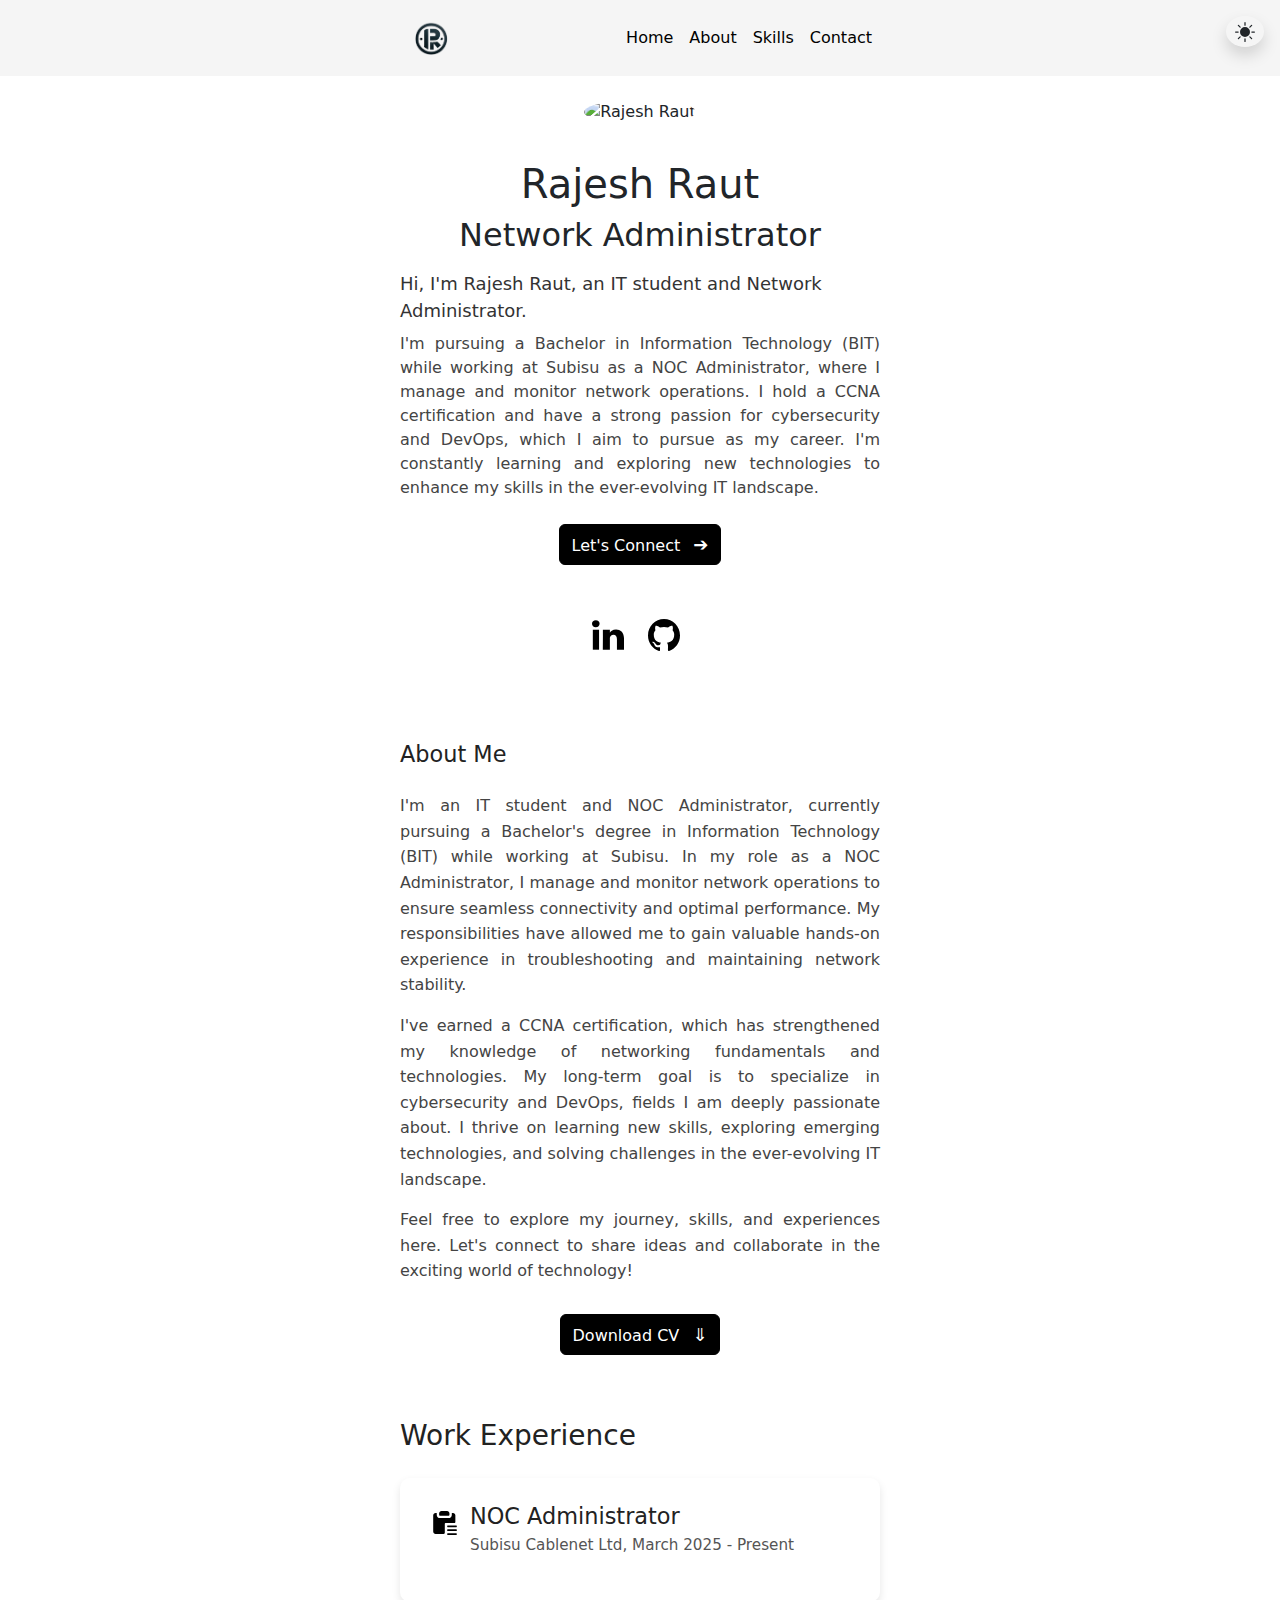
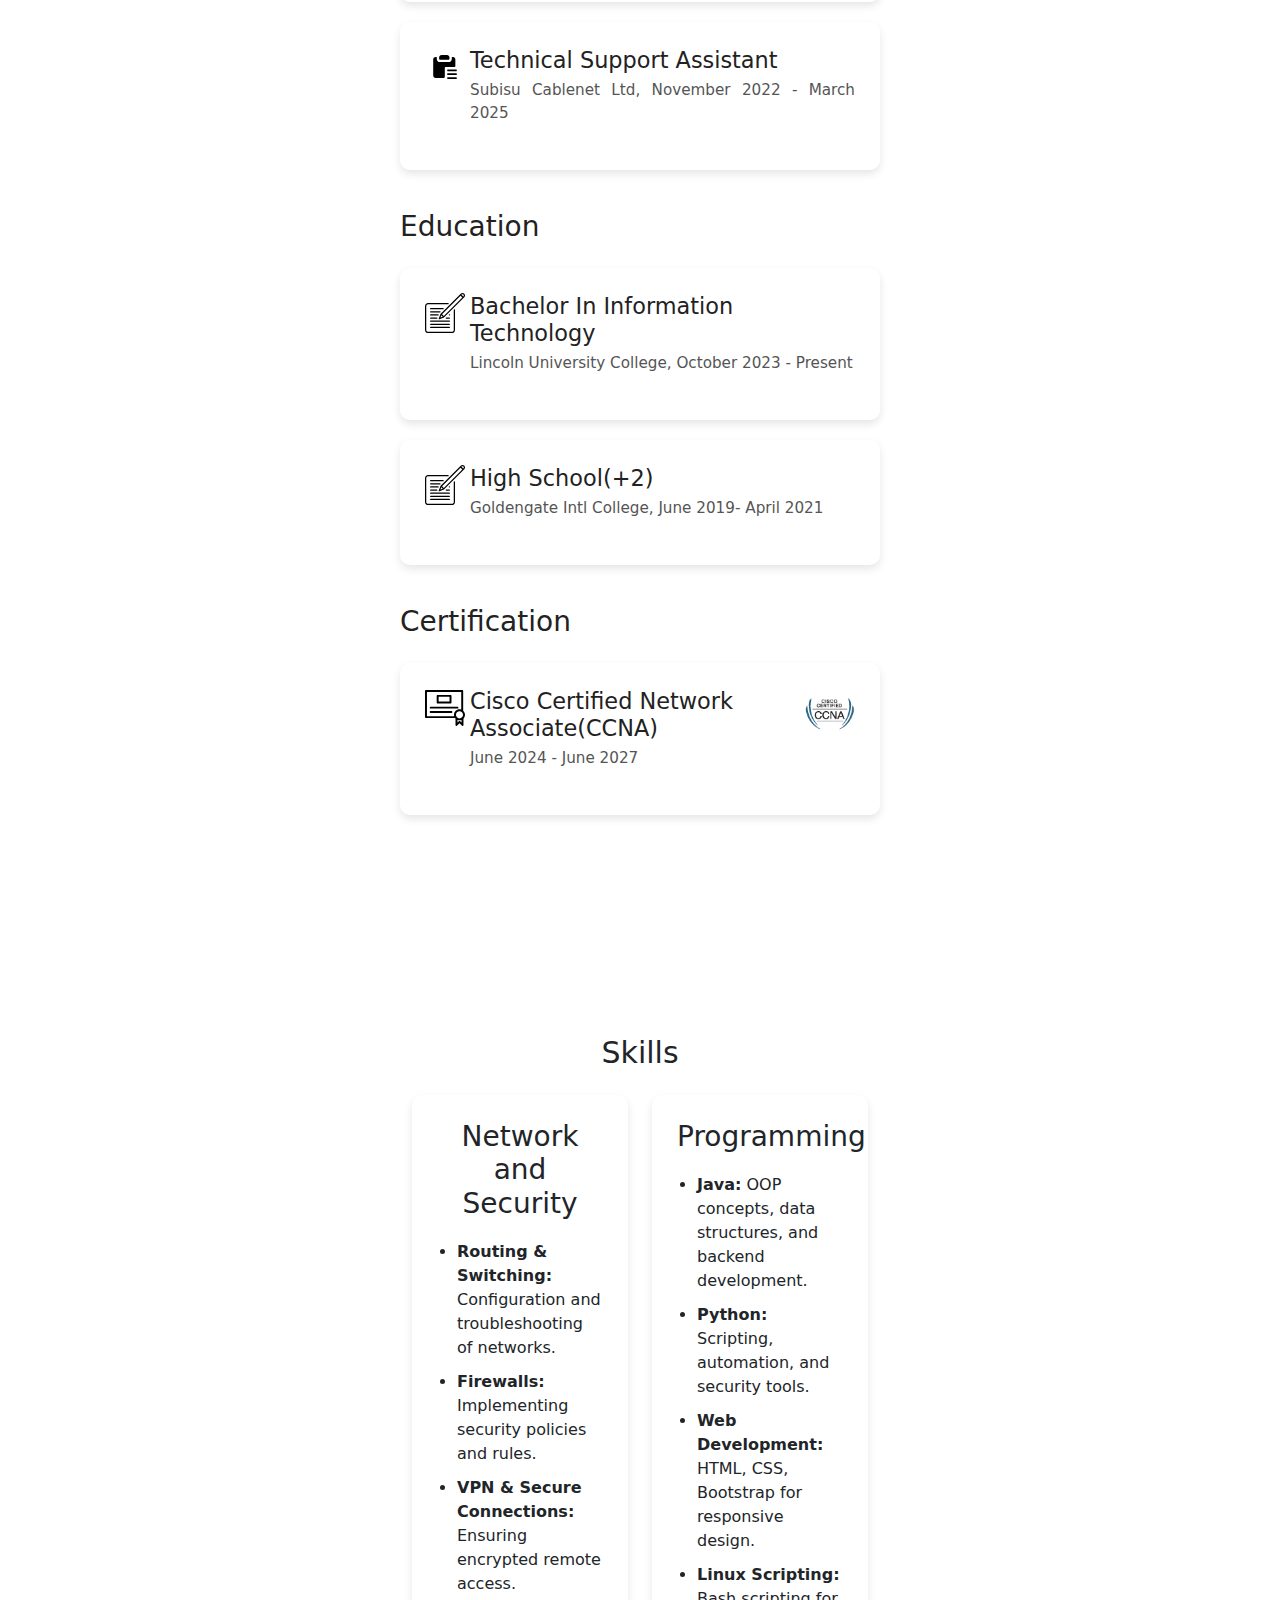
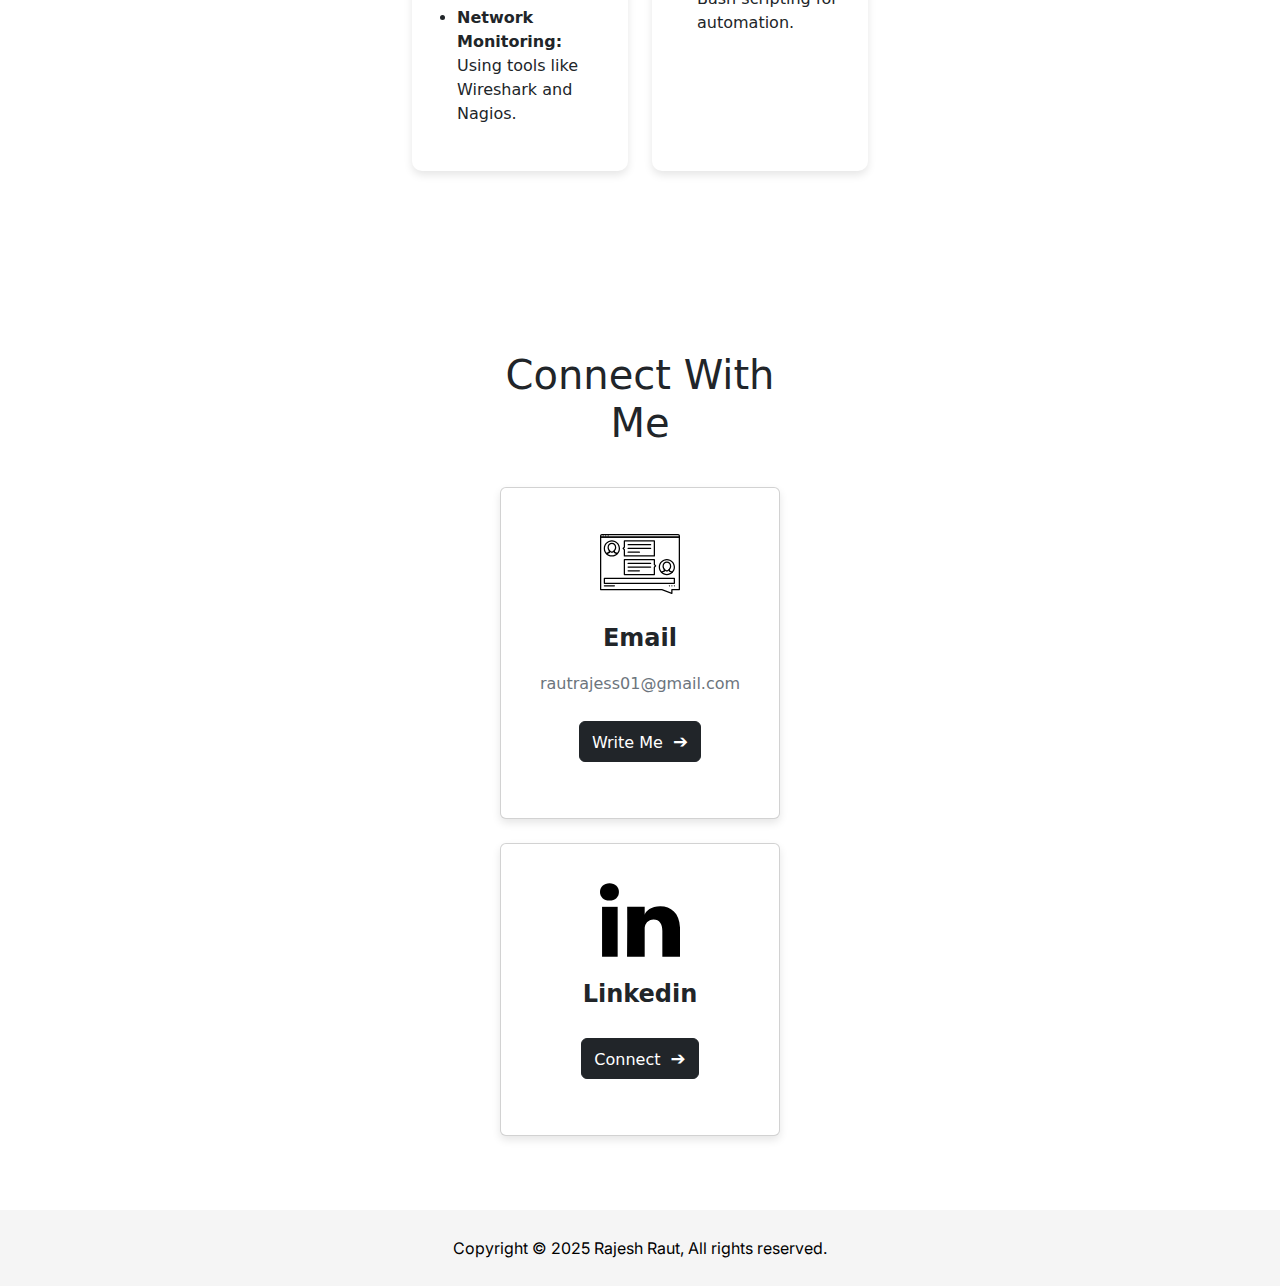
==== commit 03548cf9: "CV Updated" ====
--- a/index.html
+++ b/index.html
@@ -1,349 +1,355 @@
-<!DOCTYPE html>
-<html lang="en">
-<head>
-    <meta charset="UTF-8">
-    <meta name="viewport" content="width=device-width, initial-scale=1.0">
-    <title>Home</title>
-    <link rel="stylesheet" href="static/css/style.css">
-    <link href="https://fonts.googleapis.com/css2?family=Inter:wght@400;500;600&display=swap" rel="stylesheet">
-    <link href="https://cdn.jsdelivr.net/npm/bootstrap@5.3.3/dist/css/bootstrap.min.css" rel="stylesheet" integrity="sha384-QWTKZyjpPEjISv5WaRU9OFeRpok6YctnYmDr5pNlyT2bRjXh0JMhjY6hW+ALEwIH" crossorigin="anonymous">
-</head>
-<body>
-<header>
-    <nav class="navbar navbar-expand-lg fixed-top">
-        <div class="container-fluid">
-            <a class="navbar-brand" href="index.html">
-                <img src="static/images/logo.png" alt="Logo" style="height: 50px;">
-            </a>
-    
-            <!-- Toggle button visible only on small screens -->
-            <div class="d-lg-none">
-                <button class="btn btn-sm rounded-circle shadow" id="darkModeToggle">
-                    <!-- Sun SVG icon -->
-                    <svg xmlns="http://www.w3.org/2000/svg" width="16" height="16" fill="currentColor" viewBox="0 0 16 16" class="sun-icon">
-                        <path d="M8 12a4 4 0 1 0 0-8 4 4 0 0 0 0 8zM8 0a.5.5 0 0 1 .5.5v2a.5.5 0 0 1-1 0v-2A.5.5 0 0 1 8 0zm0 13a.5.5 0 0 1 .5.5v2a.5.5 0 0 1-1 0v-2A.5.5 0 0 1 8 13zm8-5a.5.5 0 0 1-.5.5h-2a.5.5 0 0 1 0-1h2a.5.5 0 0 1 .5.5zM3 8a.5.5 0 0 1-.5.5h-2a.5.5 0 0 1 0-1h2A.5.5 0 0 1 3 8zm10.657-5.657a.5.5 0 0 1 0 .707l-1.414 1.415a.5.5 0 1 1-.707-.708l1.414-1.414a.5.5 0 0 1 .707 0zm-9.193 9.193a.5.5 0 0 1 0 .707L3.05 13.657a.5.5 0 0 1-.707-.707l1.414-1.414a.5.5 0 0 1 .707 0zm9.193 2.121a.5.5 0 0 1-.707 0l-1.414-1.414a.5.5 0 0 1 .707-.707l1.414 1.414a.5.5 0 0 1 0 .707zM4.464 4.465a.5.5 0 0 1-.707 0L2.343 3.05a.5.5 0 1 1 .707-.707l1.414 1.414a.5.5 0 0 1 0 .708z"/>
-                    </svg>
-                    <!-- Moon SVG icon -->
-                    <svg xmlns="http://www.w3.org/2000/svg" width="16" height="16" fill="currentColor" viewBox="0 0 16 16" class="moon-icon d-none">
-                        <path d="M6 .278a.768.768 0 0 1 .08.858 7.208 7.208 0 0 0-.878 3.46c0 4.021 3.278 7.277 7.318 7.277.527 0 1.04-.055 1.533-.16a.787.787 0 0 1 .81.316.733.733 0 0 1-.031.893A8.349 8.349 0 0 1 8.344 16C3.734 16 0 12.286 0 7.71 0 4.266 2.114 1.312 5.124.06A.752.752 0 0 1 6 .278z"/>
-                    </svg>
-                </button>
-            </div>
-            
-            <button class="navbar-toggler ms-auto" type="button" data-bs-toggle="collapse" data-bs-target="#navbarSupportedContent" aria-controls="navbarSupportedContent" aria-expanded="false" aria-label="Toggle navigation">
-                <span class="navbar-toggler-icon"></span>
-            </button>
-    
-            <div class="collapse navbar-collapse" id="navbarSupportedContent">
-                <ul class="navbar-nav ms-auto">
-                    <li class="nav-item">
-                        <a class="nav-link active" aria-current="page" href="#home">Home</a>
-                    </li>
-                    <li class="nav-item">
-                        <a class="nav-link active" href="#about">About</a>
-                    </li>
-                    <li class="nav-item">
-                        <a class="nav-link active" href="#skills">Skills</a>
-                    </li>
-                    <li class="nav-item">
-                        <a class="nav-link active" href="#contact">Contact</a>
-                    </li>
-                </ul>
-            </div>
-            
-            <!-- Toggle button visible only on large screens -->
-            <div class="position-fixed top-0 end-0 p-3 d-none d-lg-block">
-                <button class="btn btn-sm rounded-circle shadow" id="darkModeToggleLg">
-                    <!-- Sun SVG icon -->
-                    <svg xmlns="http://www.w3.org/2000/svg" width="16" height="16" fill="currentColor" viewBox="0 0 16 16" class="sun-icon">
-                        <path d="M8 12a4 4 0 1 0 0-8 4 4 0 0 0 0 8zM8 0a.5.5 0 0 1 .5.5v2a.5.5 0 0 1-1 0v-2A.5.5 0 0 1 8 0zm0 13a.5.5 0 0 1 .5.5v2a.5.5 0 0 1-1 0v-2A.5.5 0 0 1 8 13zm8-5a.5.5 0 0 1-.5.5h-2a.5.5 0 0 1 0-1h2a.5.5 0 0 1 .5.5zM3 8a.5.5 0 0 1-.5.5h-2a.5.5 0 0 1 0-1h2A.5.5 0 0 1 3 8zm10.657-5.657a.5.5 0 0 1 0 .707l-1.414 1.415a.5.5 0 1 1-.707-.708l1.414-1.414a.5.5 0 0 1 .707 0zm-9.193 9.193a.5.5 0 0 1 0 .707L3.05 13.657a.5.5 0 0 1-.707-.707l1.414-1.414a.5.5 0 0 1 .707 0zm9.193 2.121a.5.5 0 0 1-.707 0l-1.414-1.414a.5.5 0 0 1 .707-.707l1.414 1.414a.5.5 0 0 1 0 .707zM4.464 4.465a.5.5 0 0 1-.707 0L2.343 3.05a.5.5 0 1 1 .707-.707l1.414 1.414a.5.5 0 0 1 0 .708z"/>
-                    </svg>
-                    <!-- Moon SVG icon -->
-                    <svg xmlns="http://www.w3.org/2000/svg" width="16" height="16" fill="currentColor" viewBox="0 0 16 16" class="moon-icon d-none">
-                        <path d="M6 .278a.768.768 0 0 1 .08.858 7.208 7.208 0 0 0-.878 3.46c0 4.021 3.278 7.277 7.318 7.277.527 0 1.04-.055 1.533-.16a.787.787 0 0 1 .81.316.733.733 0 0 1-.031.893A8.349 8.349 0 0 1 8.344 16C3.734 16 0 12.286 0 7.71 0 4.266 2.114 1.312 5.124.06A.752.752 0 0 1 6 .278z"/>
-                    </svg>
-                </button>
-            </div>
-        </div>
-    </nav>
-</header>
-    <main>
-        <section id="home">
-            <div class="container-fluid px-0">
-                <div class="row mx-0">
-                    <div class="col-12 px-0">
-                        <div class="content">
-                            <div class="image mb-3">
-                                <img src="static/images/rajesh.jpg" alt="Rajesh Raut" class="img-fluid rounded-circle">
-                            </div>
-                            <h1>Rajesh Raut</h1>
-                            <h2 class="mb-3">Network Administrator</h2>
-                            <p class="intro mb-2">
-                                Hi, I'm Rajesh Raut, an IT student and Network Administrator.
-                            </p>
-                            <p class="description mb-4">
-                                I'm pursuing a Bachelor in Information Technology (BIT) while working at Subisu as a 
-                                NOC Administrator, where I manage and monitor network operations.  
-                                I hold a CCNA certification and have a strong passion for cybersecurity and 
-                                DevOps, which I aim to pursue as my career. I'm constantly learning and exploring new technologies
-                                to enhance my skills in the ever-evolving IT landscape.
-                            </p>
-                            <div class="btn-connect mb-4">
-                                <a href="#contact" class="btn btn-primary">
-                                    Let's Connect
-                                    <span class="icon ms-2">➔</span>
-                                </a>
-                            </div>
-                            <div class="socials d-flex justify-content-center gap-3">
-                                <a href="https://linkedin.com/in/rautrajess01" target="_blank" class="social-icon">
-                                    <svg fill="#000000" version="1.1" id="Layer_1" xmlns="http://www.w3.org/2000/svg" xmlns:xlink="http://www.w3.org/1999/xlink" 
-                                        viewBox="-271 283.9 256 235.1" xml:space="preserve" width="32" height="32">
-                                        <g>
-                                            <rect x="-264.4" y="359.3" width="49.9" height="159.7"/>
-                                            <path d="M-240.5,283.9c-18.4,0-30.5,11.9-30.5,27.7c0,15.5,11.7,27.7,29.8,27.7h0.4c18.8,0,30.5-12.3,30.4-27.7
-                                                C-210.8,295.8-222.1,283.9-240.5,283.9z"/>
-                                            <path d="M-78.2,357.8c-28.6,0-46.5,15.6-49.8,26.6v-25.1h-56.1c0.7,13.3,0,159.7,0,159.7h56.1v-86.3c0-4.9-0.2-9.7,1.2-13.1
-                                                c3.8-9.6,12.1-19.6,27-19.6c19.5,0,28.3,14.8,28.3,36.4V519h56.6v-88.8C-14.9,380.8-42.7,357.8-78.2,357.8z"/>
-                                        </g>
-                                    </svg>
-                                </a>
-                                <a href="https://github.com/rautrajess01" target="_blank" class="social-icon">
-                                    <svg width="32" height="32" viewBox="0 0 20 20" version="1.1" xmlns="http://www.w3.org/2000/svg" xmlns:xlink="http://www.w3.org/1999/xlink">
-                                        <title>github</title>
-                                        <g id="Page-1" stroke="none" stroke-width="1" fill="none" fill-rule="evenodd">
-                                            <g id="Dribbble-Light-Preview" transform="translate(-140.000000, -7559.000000)">
-                                                <g id="icons" transform="translate(56.000000, 160.000000)">
-                                                    <path d="M94,7399 C99.523,7399 104,7403.59 104,7409.253 C104,7413.782 101.138,7417.624 97.167,7418.981 C96.66,7419.082 96.48,7418.762 96.48,7418.489 C96.48,7418.151 96.492,7417.047 96.492,7415.675 C96.492,7414.719 96.172,7414.095 95.813,7413.777 C98.04,7413.523 100.38,7412.656 100.38,7408.718 C100.38,7407.598 99.992,7406.684 99.35,7405.966 C99.454,7405.707 99.797,7404.664 99.252,7403.252 C99.252,7403.252 98.414,7402.977 96.505,7404.303 C95.706,7404.076 94.85,7403.962 94,7403.958 C93.15,7403.962 92.295,7404.076 91.497,7404.303 C89.586,7402.977 88.746,7403.252 88.746,7403.252 C88.203,7404.664 88.546,7405.707 88.649,7405.966 C88.01,7406.684 87.619,7407.598 87.619,7408.718 C87.619,7412.646 89.954,7413.526 92.175,7413.785 C91.889,7414.041 91.63,7414.493 91.54,7415.156 C90.97,7415.418 89.522,7415.871 88.63,7414.304 C88.63,7414.304 88.101,7413.319 87.097,7413.247 C87.097,7413.247 86.122,7413.234 87.029,7413.87 C87.029,7413.87 87.684,7414.185 88.139,7415.37 C88.139,7415.37 88.726,7417.2 91.508,7416.58 C91.513,7417.437 91.522,7418.245 91.522,7418.489 C91.522,7418.76 91.338,7419.077 90.839,7418.982 C86.865,7417.627 84,7413.783 84,7409.253 C84,7403.59 88.478,7399 94,7399" id="github-icon"></path>
-                                                </g>
-                                            </g>
-                                        </g>
-                                    </svg>
-                                </a>                                
-                            </div>
-                        </div>
-                    </div>
-                </div>
-            </div>
-        </section>
-        <section id="about">
-            <div class="about-container">
-                <h1 class="title">About Me</h1>
-                <div class="introduction">
-                    <p class="description">I'm an IT student and NOC Administrator, currently pursuing a Bachelor's degree in Information Technology (BIT) while working at Subisu. In my role as a NOC Administrator, I manage and monitor network operations to ensure seamless connectivity and optimal performance. My responsibilities have allowed me to gain valuable hands-on experience in troubleshooting and maintaining network stability.</p>
-        
-                    <p class="description"> I've earned a CCNA certification, which has strengthened my knowledge of networking fundamentals and technologies. My long-term goal is to specialize in cybersecurity and DevOps, fields I am deeply passionate about. I thrive on learning new skills, exploring emerging technologies, and solving challenges in the ever-evolving IT landscape.</p>
-                        
-                    <p class="description">Feel free to explore my journey, skills, and experiences here. Let's connect to share ideas and collaborate in the exciting world of technology!</p>
-                </div>
-                
-                <h2 class="title">Work Experience</h2>
-                <div class="experience-grid">
-                    <div class="experience-card">
-                        <div class="experience-header">
-                            <div class="svg-icon">
-                                <svg xmlns="http://www.w3.org/2000/svg" fill="#000000"  viewBox="0 0 100 100" enable-background="new 0 0 100 100" xml:space="preserve">
-                                    <path d="M37.3,31.9h21.8c1.1,0,2-0.9,2-2v-4c0-3.3-2.7-5.9-5.9-5.9H41.3c-3.3,0-5.9,2.7-5.9,5.9v4  C35.3,31,36.2,31.9,37.3,31.9z"/>
-                                    <path d="M70,24.9h-2c-0.6,0-1,0.4-1,1v4c0,4.4-3.6,7.9-7.9,7.9H37.3c-4.4,0-7.9-3.6-7.9-7.9v-4c0-0.6-0.4-1-1-1h-2  c-3.3,0-5.9,2.7-5.9,5.9v40.6c0,3.3,2.7,5.9,5.9,5.9h20c2.8,0,3.1-2.3,3.1-3.1V52.8c0-2.3,1.3-2.8,2-2.8h21.6c2.4,0,2.8-2.1,2.8-2.8  V31C76,27.6,73.3,24.9,70,24.9z"/>
-                                    <path d="M78.4,60.4H56.6c-0.6,0-1.1-0.5-1.1-1.1v-2.2c0-0.6,0.5-1.1,1.1-1.1h21.8c0.6,0,1.1,0.5,1.1,1.1v2.2  C79.5,59.9,79,60.4,78.4,60.4z M78.4,70.2H56.6c-0.6,0-1.1-0.5-1.1-1.1v-2.2c0-0.6,0.5-1.1,1.1-1.1h21.8c0.6,0,1.1,0.5,1.1,1.1v2.2  C79.5,69.7,79,70.2,78.4,70.2z M78.4,80H56.6c-0.6,0-1.1-0.5-1.1-1.1v-2.2c0-0.6,0.5-1.1,1.1-1.1h21.8c0.6,0,1.1,0.5,1.1,1.1v2.2  C79.5,79.5,79,80,78.4,80z"/>
-                                    </svg>
-                            </div>
-                            <div class="experience-title">
-                                <h3 class="title">NOC Administrator</h3>
-                                <p class="description">Subisu Cablenet Ltd, March 2025 - Present</p>
-                            </div>
-                        </div>
-                    </div>
-                    
-                    <div class="experience-card">
-                        <div class="experience-header">
-                            <div class="svg-icon">
-                                <svg xmlns="http://www.w3.org/2000/svg" fill="#000000"  viewBox="0 0 100 100" enable-background="new 0 0 100 100" xml:space="preserve">
-                                    <path d="M37.3,31.9h21.8c1.1,0,2-0.9,2-2v-4c0-3.3-2.7-5.9-5.9-5.9H41.3c-3.3,0-5.9,2.7-5.9,5.9v4  C35.3,31,36.2,31.9,37.3,31.9z"/>
-                                    <path d="M70,24.9h-2c-0.6,0-1,0.4-1,1v4c0,4.4-3.6,7.9-7.9,7.9H37.3c-4.4,0-7.9-3.6-7.9-7.9v-4c0-0.6-0.4-1-1-1h-2  c-3.3,0-5.9,2.7-5.9,5.9v40.6c0,3.3,2.7,5.9,5.9,5.9h20c2.8,0,3.1-2.3,3.1-3.1V52.8c0-2.3,1.3-2.8,2-2.8h21.6c2.4,0,2.8-2.1,2.8-2.8  V31C76,27.6,73.3,24.9,70,24.9z"/>
-                                    <path d="M78.4,60.4H56.6c-0.6,0-1.1-0.5-1.1-1.1v-2.2c0-0.6,0.5-1.1,1.1-1.1h21.8c0.6,0,1.1,0.5,1.1,1.1v2.2  C79.5,59.9,79,60.4,78.4,60.4z M78.4,70.2H56.6c-0.6,0-1.1-0.5-1.1-1.1v-2.2c0-0.6,0.5-1.1,1.1-1.1h21.8c0.6,0,1.1,0.5,1.1,1.1v2.2  C79.5,69.7,79,70.2,78.4,70.2z M78.4,80H56.6c-0.6,0-1.1-0.5-1.1-1.1v-2.2c0-0.6,0.5-1.1,1.1-1.1h21.8c0.6,0,1.1,0.5,1.1,1.1v2.2  C79.5,79.5,79,80,78.4,80z"/>
-                                    </svg>
-                            </div>
-                            <div class="experience-title">
-                                <h3 class="title">Technical Support Assistant</h3>
-                                <p class="description">Subisu Cablenet Ltd, November 2022 - March 2025</p>
-                            </div>
-                        </div>
-                    </div>
-                </div>
-                
-                <h2 class="title">Education</h2>
-                <div class="experience-grid">
-                    <div class="experience-card">
-                        <div class="experience-header">
-                            <div class="svg-icon">
-                                <svg xmlns="http://www.w3.org/2000/svg" xmlns:xlink="http://www.w3.org/1999/xlink" fill="#000000"  version="1.1" id="Capa_1" viewBox="0 0 512 512" xml:space="preserve">
-                                    <g>
-                                        <path d="M376,208c-4.418,0-8,3.582-8,8v256c0,13.234-10.766,24-24,24H40c-13.234,0-24-10.766-24-24V168c0-13.234,10.766-24,24-24   h256c4.418,0,8-3.582,8-8s-3.582-8-8-8H40c-22.056,0-40,17.944-40,40v304c0,22.056,17.944,40,40,40h304c22.056,0,40-17.944,40-40   V216C384,211.582,380.418,208,376,208z"/>
-                                        <path d="M502.628,9.377C496.586,3.33,488.55,0,480,0s-16.586,3.33-22.625,9.375L200.406,266.343   c-0.759,0.759-1.358,1.663-1.76,2.658l-23.031,56.969c-1.203,2.977-0.51,6.385,1.76,8.655c1.53,1.53,3.576,2.343,5.658,2.343   c1.009,0,2.026-0.19,2.997-0.583l56.969-23.031c0.995-0.402,1.899-1.001,2.658-1.76L502.625,54.627   C508.67,48.583,512,40.548,512,32S508.67,15.417,502.628,9.377z M240.969,293.655l-22.624-22.624L455.031,34.345l22.624,22.624   L240.969,293.655z M209.508,284.822l17.67,17.67l-29.662,11.992L209.508,284.822z M491.312,43.312l-2.343,2.343l-22.624-22.624   l2.346-2.346C471.709,17.664,475.726,16,480,16s8.291,1.664,11.313,4.689C494.335,23.71,496,27.728,496,32   S494.335,40.29,491.312,43.312z"/>
-                                        <path d="M240,200c0-4.418-3.582-8-8-8H72c-4.418,0-8,3.582-8,8s3.582,8,8,8h160C236.418,208,240,204.418,240,200z"/>
-                                        <path d="M200,240c0-4.418-3.582-8-8-8H72c-4.418,0-8,3.582-8,8s3.582,8,8,8h120C196.418,248,200,244.418,200,240z"/>
-                                        <path d="M168,272H72c-4.418,0-8,3.582-8,8s3.582,8,8,8h96c4.418,0,8-3.582,8-8S172.418,272,168,272z"/>
-                                        <path d="M72,328h80c4.418,0,8-3.582,8-8s-3.582-8-8-8H72c-4.418,0-8,3.582-8,8S67.582,328,72,328z"/>
-                                        <path d="M264,320c0,4.418,3.582,8,8,8h40c4.418,0,8-3.582,8-8s-3.582-8-8-8h-40C267.582,312,264,315.582,264,320z"/>
-                                        <path d="M317.66,285.66c1.49-1.49,2.34-3.55,2.34-5.66c0-2.11-0.85-4.17-2.34-5.66c-1.49-1.49-3.55-2.34-5.66-2.34   c-2.1,0-4.17,0.85-5.66,2.34c-1.49,1.49-2.34,3.56-2.34,5.66c0,2.11,0.85,4.17,2.34,5.66c1.49,1.49,3.56,2.34,5.66,2.34   S316.17,287.15,317.66,285.66z"/>
-                                        <path d="M64,360c0,4.418,3.582,8,8,8h240c4.418,0,8-3.582,8-8s-3.582-8-8-8H72C67.582,352,64,355.582,64,360z"/>
-                                        <path d="M312,392H72c-4.418,0-8,3.582-8,8s3.582,8,8,8h240c4.418,0,8-3.582,8-8S316.418,392,312,392z"/>
-                                        <path d="M312,432H72c-4.418,0-8,3.582-8,8s3.582,8,8,8h240c4.418,0,8-3.582,8-8S316.418,432,312,432z"/>
-                                    </g>
-                                    </svg>
-                            </div>
-                            <div class="experience-title">
-                                <h3 class="title">Bachelor In Information Technology</h3>
-                                <p class="description">Lincoln University College, October 2023 - Present</p>
-                            </div>
-                        </div>
-                    </div>
-                    
-                    <div class="experience-card">
-                        <div class="experience-header">
-                            <div class="svg-icon">
-                                <svg xmlns="http://www.w3.org/2000/svg" xmlns:xlink="http://www.w3.org/1999/xlink" fill="#000000"  version="1.1" id="Capa_1" viewBox="0 0 512 512" xml:space="preserve">
-                                    <g>
-                                        <path d="M376,208c-4.418,0-8,3.582-8,8v256c0,13.234-10.766,24-24,24H40c-13.234,0-24-10.766-24-24V168c0-13.234,10.766-24,24-24   h256c4.418,0,8-3.582,8-8s-3.582-8-8-8H40c-22.056,0-40,17.944-40,40v304c0,22.056,17.944,40,40,40h304c22.056,0,40-17.944,40-40   V216C384,211.582,380.418,208,376,208z"/>
-                                        <path d="M502.628,9.377C496.586,3.33,488.55,0,480,0s-16.586,3.33-22.625,9.375L200.406,266.343   c-0.759,0.759-1.358,1.663-1.76,2.658l-23.031,56.969c-1.203,2.977-0.51,6.385,1.76,8.655c1.53,1.53,3.576,2.343,5.658,2.343   c1.009,0,2.026-0.19,2.997-0.583l56.969-23.031c0.995-0.402,1.899-1.001,2.658-1.76L502.625,54.627   C508.67,48.583,512,40.548,512,32S508.67,15.417,502.628,9.377z M240.969,293.655l-22.624-22.624L455.031,34.345l22.624,22.624   L240.969,293.655z M209.508,284.822l17.67,17.67l-29.662,11.992L209.508,284.822z M491.312,43.312l-2.343,2.343l-22.624-22.624   l2.346-2.346C471.709,17.664,475.726,16,480,16s8.291,1.664,11.313,4.689C494.335,23.71,496,27.728,496,32   S494.335,40.29,491.312,43.312z"/>
-                                        <path d="M240,200c0-4.418-3.582-8-8-8H72c-4.418,0-8,3.582-8,8s3.582,8,8,8h160C236.418,208,240,204.418,240,200z"/>
-                                        <path d="M200,240c0-4.418-3.582-8-8-8H72c-4.418,0-8,3.582-8,8s3.582,8,8,8h120C196.418,248,200,244.418,200,240z"/>
-                                        <path d="M168,272H72c-4.418,0-8,3.582-8,8s3.582,8,8,8h96c4.418,0,8-3.582,8-8S172.418,272,168,272z"/>
-                                        <path d="M72,328h80c4.418,0,8-3.582,8-8s-3.582-8-8-8H72c-4.418,0-8,3.582-8,8S67.582,328,72,328z"/>
-                                        <path d="M264,320c0,4.418,3.582,8,8,8h40c4.418,0,8-3.582,8-8s-3.582-8-8-8h-40C267.582,312,264,315.582,264,320z"/>
-                                        <path d="M317.66,285.66c1.49-1.49,2.34-3.55,2.34-5.66c0-2.11-0.85-4.17-2.34-5.66c-1.49-1.49-3.55-2.34-5.66-2.34   c-2.1,0-4.17,0.85-5.66,2.34c-1.49,1.49-2.34,3.56-2.34,5.66c0,2.11,0.85,4.17,2.34,5.66c1.49,1.49,3.56,2.34,5.66,2.34   S316.17,287.15,317.66,285.66z"/>
-                                        <path d="M64,360c0,4.418,3.582,8,8,8h240c4.418,0,8-3.582,8-8s-3.582-8-8-8H72C67.582,352,64,355.582,64,360z"/>
-                                        <path d="M312,392H72c-4.418,0-8,3.582-8,8s3.582,8,8,8h240c4.418,0,8-3.582,8-8S316.418,392,312,392z"/>
-                                        <path d="M312,432H72c-4.418,0-8,3.582-8,8s3.582,8,8,8h240c4.418,0,8-3.582,8-8S316.418,432,312,432z"/>
-                                    </g>
-                                    </svg>                            </div>
-                            <div class="experience-title">
-                                <h3 class="title">High School(+2)</h3>
-                                <p class="description">Goldengate Intl College, June 2019- April 2021</p>
-                            </div>
-                        </div>
-                    </div>
-                </div>
-                
-                <h2 class="title">Certification</h2>
-                <div class="experience-grid">
-                    <div class="experience-card">
-                        <div class="experience-header">
-                            <div class="svg-icon">
-                                <svg xmlns="http://www.w3.org/2000/svg" xmlns:xlink="http://www.w3.org/1999/xlink" fill="#000000" version="1.1" id="Layer_1" viewBox="0 0 299.594 299.594" xml:space="preserve">
-                                    <g>
-                                        <g>
-                                            <g>
-                                                <path d="M242.974,139.731H43.02c-4.059,0-7.35,3.291-7.35,7.35c0,4.06,3.291,7.35,7.35,7.35h199.954c4.06,0,7.35-3.291,7.35-7.35     S247.034,139.731,242.974,139.731z"/>
-                                                <path d="M197.45,173.151H43.02c-4.059,0-7.35,3.291-7.35,7.35c0,4.059,3.291,7.35,7.35,7.35h154.43c4.06,0,7.35-3.291,7.35-7.35     C204.8,176.441,201.511,173.151,197.45,173.151z"/>
-                                                <path d="M94.881,116.246h96.231c4.06,0,7.35-3.291,7.35-7.35V59.073c0-4.059-3.29-7.35-7.35-7.35H94.881     c-4.059,0-7.35,3.291-7.35,7.35v49.822C87.531,112.955,90.822,116.246,94.881,116.246z M102.231,66.423h81.531v35.122h-81.531     V66.423z"/>
-                                                <path d="M285.993,170.54V23.24c0-4.059-3.29-7.35-7.35-7.35H7.35C3.291,15.89,0,19.181,0,23.24v194.839     c0,4.059,3.291,7.35,7.35,7.35h217.81c1.048,1.427,2.187,2.781,3.406,4.061v46.86c0,6.552,7.948,9.794,12.548,5.197     l17.275-17.276l17.276,17.276c4.613,4.611,12.548,1.347,12.548-5.197v-46.86C304.177,212.725,303.264,186.154,285.993,170.54z      M218.326,210.728H14.7V30.59h256.593v131.36C240.788,151.908,210.759,179.337,218.326,210.728z M273.512,258.604l-9.926-9.926     c-2.869-2.868-7.523-2.87-10.395,0l-9.925,9.925v-19.172c9.664,3.815,20.575,3.816,30.247,0V258.604z M258.389,227.607     c-14.688,0-26.504-11.985-26.504-26.505c0-14.612,11.887-26.504,26.504-26.504c14.645,0,26.505,11.929,26.505,26.504     C284.893,215.747,272.973,227.607,258.389,227.607z"/>
-                                            </g>
-                                        </g>
-                                    </g>
-                                    </svg>                            </div>
-                            <div class="experience-title">
-                                <h3 class="title">
-                                    <a class="title" href="https://cp.certmetrics.com/cisco/en/public/verify/credential/975a9391f03a4e5a9f9e9dc91a0b2097">Cisco Certified Network Associate(CCNA)</a>
-                                </h3>
-                                <p class="description">June 2024 - June 2027</p>
-                            </div>
-                            <div class="cert-logo">
-                                <img src="static/images/ccna_sm.jpg" alt="CCNA Certification">
-                            </div>
-                        </div>
-                    </div>
-                </div>
-            </div>
-        </section>
-    
-        <section id="skills">
-            <div class="container skills-container">
-                <h2 class="text-center mb-4">Skills</h2>
-                <div class="row">
-                    <div class="col-md-6">
-                        <div class="skill-card">
-                            <h3>Network and Security</h3>
-                            <ul>
-                                <li><b>Routing & Switching:</b> Configuration and troubleshooting of networks.</li>
-                                <li><b>Firewalls:</b> Implementing security policies and rules.</li>
-                                <li><b>VPN & Secure Connections:</b> Ensuring encrypted remote access.</li>
-                                <li><b>Network Monitoring:</b> Using tools like Wireshark and Nagios.</li>
-                            </ul>
-                        </div>
-                    </div>
-                    <div class="col-md-6">
-                        <div class="skill-card">
-                            <h3>Programming</h3>
-                            <ul>
-                                <li><b>Java:</b> OOP concepts, data structures, and backend development.</li>
-                                <li><b>Python:</b> Scripting, automation, and security tools.</li>
-                                <li><b>Web Development:</b> HTML, CSS, Bootstrap for responsive design.</li>
-                                <li><b>Linux Scripting:</b> Bash scripting for automation.</li>
-                            </ul>
-                        </div>
-                    </div>
-                </div>
-            </div>
-        </section>
-        <section id="contact" class="container">
-            <h1 class="title text-center">Connect With Me</h1>
-            <div class="mail-linkedin">
-            <div class="row justify-content-center">
-                <div class="col-12 mb-4">
-                    <div class="card mail h-100 transition">
-                        <div class="card-body text-center">
-                            <svg class="email-svg" xmlns="http://www.w3.org/2000/svg" width="80px" height="80px" viewBox="0 0 1024 1024" fill="#000000" class="icon" version="1.1"><path d="M952.352 799.912c-4.422 0-8.078-3.576-8.078-7.998 0-4.42 3.5-7.998 7.906-7.998h0.172a8.004 8.004 0 0 1 7.996 7.998 8.002 8.002 0 0 1-7.996 7.998zM920.36 799.912c-4.422 0-8.074-3.576-8.074-7.998 0-4.42 3.496-7.998 7.902-7.998h0.172a8 8 0 0 1 0 15.996zM888.372 799.912c-4.422 0-8.078-3.576-8.078-7.998 0-4.42 3.5-7.998 7.906-7.998h0.172a8.004 8.004 0 0 1 7.996 7.998 8.002 8.002 0 0 1-7.996 7.998zM40.628 160.108c-4.42 0-8.076-3.576-8.076-7.998s3.498-7.998 7.904-7.998h0.172c4.406 0 7.998 3.576 7.998 7.998s-3.592 7.998-7.998 7.998zM72.62 160.108c-4.42 0-8.076-3.576-8.076-7.998s3.498-7.998 7.904-7.998h0.172c4.406 0 7.998 3.576 7.998 7.998s-3.594 7.998-7.998 7.998zM104.61 160.108c-4.42 0-8.076-3.576-8.076-7.998s3.498-7.998 7.904-7.998h0.172c4.406 0 7.998 3.576 7.998 7.998s-3.594 7.998-7.998 7.998z" fill=""/><path d="M1015.848 176.104H8.156a7.994 7.994 0 0 1-7.998-7.998v-15.996c0-13.23 10.762-23.994 23.992-23.994h975.702c13.23 0 23.992 10.764 23.992 23.994v15.996a7.994 7.994 0 0 1-7.996 7.998zM16.152 160.108h991.696v-7.998a8.008 8.008 0 0 0-7.996-7.998H24.15a8.008 8.008 0 0 0-7.998 7.998v7.998z" fill=""/><path d="M919.876 895.882a7.98 7.98 0 0 1-2.812-0.516l-126.602-47.47H8.156a7.994 7.994 0 0 1-7.998-7.998V168.106a7.994 7.994 0 0 1 7.998-7.998h1007.692a7.994 7.994 0 0 1 7.996 7.998v671.792a7.992 7.992 0 0 1-7.996 7.998h-87.976v39.988a8 8 0 0 1-3.434 6.576 8.034 8.034 0 0 1-4.562 1.422zM16.152 831.902h775.762c0.954 0 1.906 0.172 2.812 0.516l117.152 43.924v-36.444a7.99 7.99 0 0 1 7.996-7.996h87.972V176.104H16.152v655.798z" fill=""/><path d="M152.094 368.044c-23.914 0-55.966-33.646-55.966-68.058 0-34.152 24.054-59.902 55.966-59.902 31.928 0 55.998 25.75 55.998 59.902 0 34.412-32.068 68.058-55.998 68.058z m0-111.966c-23.164 0-39.972 18.462-39.972 43.908 0 27.43 27.148 52.062 39.972 52.062 13.168 0 40.004-24.102 40.004-52.062 0-25.444-16.822-43.908-40.004-43.908z" fill=""/><path d="M220.588 387.29c-0.968 0-1.966-0.18-2.92-0.554-41.566-16.324-41.566-22.072-41.566-26.688a7.994 7.994 0 0 1 15.214-3.444c3.936 3.108 19.338 10.192 32.194 15.246a8.008 8.008 0 0 1 4.53 10.364 8.02 8.02 0 0 1-7.452 5.076z" fill=""/><path d="M184.1 368.044a7.994 7.994 0 0 1-7.998-7.998v-19.658c0-4.42 3.578-7.998 7.998-7.998s7.998 3.578 7.998 7.998v19.658a7.994 7.994 0 0 1-7.998 7.998zM83.632 387.29a8.02 8.02 0 0 1-7.452-5.078 8.006 8.006 0 0 1 4.53-10.364c12.856-5.052 28.258-12.136 32.194-15.246a7.994 7.994 0 0 1 15.214 3.444c0 4.616 0 10.364-41.566 26.688a7.978 7.978 0 0 1-2.92 0.556z" fill=""/><path d="M120.12 368.044a7.994 7.994 0 0 1-7.998-7.998v-19.658a7.994 7.994 0 0 1 7.998-7.998 7.994 7.994 0 0 1 7.998 7.998v19.658a7.994 7.994 0 0 1-7.998 7.998z" fill=""/><path d="M152.11 416.03c-57.326 0-103.968-46.642-103.968-103.968s46.642-103.968 103.968-103.968 103.968 46.642 103.968 103.968-46.642 103.968-103.968 103.968z m0-191.942c-48.5 0-87.972 39.464-87.972 87.974s39.472 87.974 87.972 87.974c48.5 0 87.972-39.464 87.972-87.974s-39.47-87.974-87.972-87.974zM855.894 607.97c-23.93 0-55.984-33.646-55.984-68.056 0-34.154 24.074-59.904 55.984-59.904 31.914 0 55.984 25.75 55.984 59.904 0 34.41-32.054 68.056-55.984 68.056z m0-111.966c-23.164 0-39.988 18.464-39.988 43.91 0 27.958 26.82 52.062 39.988 52.062 12.824 0 39.988-24.634 39.988-52.062 0-25.446-16.824-43.91-39.988-43.91z" fill=""/><path d="M924.376 627.214c-0.968 0-1.968-0.172-2.922-0.546-41.566-16.34-41.566-22.086-41.566-26.696a7.994 7.994 0 0 1 8-7.996c3.184 0 5.918 1.858 7.214 4.544 3.938 3.108 19.336 10.2 32.192 15.244a8.02 8.02 0 0 1 4.532 10.374 8.026 8.026 0 0 1-7.45 5.076z" fill=""/><path d="M887.886 607.97c-4.422 0-8-3.576-8-7.998v-19.65a7.994 7.994 0 0 1 8-7.998 7.994 7.994 0 0 1 7.996 7.998v19.65a7.992 7.992 0 0 1-7.996 7.998zM787.414 627.214c-3.184 0-6.2-1.922-7.45-5.076a8.02 8.02 0 0 1 4.532-10.374c12.856-5.044 28.254-12.136 32.192-15.244a8.004 8.004 0 0 1 7.218-4.544 7.992 7.992 0 0 1 7.996 7.996c0 4.61 0 10.356-41.566 26.696a8.024 8.024 0 0 1-2.922 0.546z" fill=""/><path d="M823.906 607.97c-4.422 0-8-3.576-8-7.998v-19.65a7.994 7.994 0 0 1 8-7.998 7.994 7.994 0 0 1 7.996 7.998v19.65a7.992 7.992 0 0 1-7.996 7.998z" fill=""/><path d="M855.894 655.958c-57.324 0-103.968-46.642-103.968-103.968s46.644-103.968 103.968-103.968c57.328 0 103.968 46.642 103.968 103.968s-46.64 103.968-103.968 103.968z m0-191.944c-48.5 0-87.972 39.464-87.972 87.974 0 48.5 39.472 87.972 87.972 87.972s87.972-39.472 87.972-87.972c0.002-48.508-39.472-87.974-87.972-87.974z" fill=""/><path d="M695.946 416.03H312.062a7.994 7.994 0 0 1-7.998-7.998V331.36l-13.652-13.644a7.994 7.994 0 0 1 0-11.31l13.652-13.652v-76.664a7.994 7.994 0 0 1 7.998-7.998h383.884a7.992 7.992 0 0 1 7.996 7.998v191.942a7.992 7.992 0 0 1-7.996 7.998z m-375.886-15.994h367.886v-175.948H320.06v71.978a7.99 7.99 0 0 1-2.344 5.654l-10.34 10.34 10.34 10.334a7.99 7.99 0 0 1 2.344 5.654v71.988z" fill=""/><path d="M695.946 655.958H312.062a7.994 7.994 0 0 1-7.998-7.998v-191.942a7.994 7.994 0 0 1 7.998-7.998h383.884a7.994 7.994 0 0 1 7.996 7.998v60.668l13.652 13.652a7.996 7.996 0 0 1 0 11.31l-13.652 13.65v92.66c0 4.42-3.578 8-7.996 8zM320.06 639.96h367.886v-87.972c0-2.124 0.844-4.156 2.344-5.654l10.34-10.342-10.34-10.34a7.994 7.994 0 0 1-2.344-5.654v-55.984H320.06v175.946z" fill=""/><path d="M951.868 767.922H56.14a7.994 7.994 0 0 1-7.998-7.998v-63.98a7.994 7.994 0 0 1 7.998-7.998h895.728a7.994 7.994 0 0 1 7.996 7.998v63.98a7.994 7.994 0 0 1-7.996 7.998z m-887.73-15.996h879.73v-47.984H64.138v47.984z" fill=""/><path d="M184.1 799.912H56.14a7.994 7.994 0 0 1-7.998-7.998 7.994 7.994 0 0 1 7.998-7.998h127.96a7.994 7.994 0 0 1 7.998 7.998 7.994 7.994 0 0 1-7.998 7.998z" fill=""/><path d="M647.958 512H360.046a7.994 7.994 0 0 1-7.998-7.998 7.994 7.994 0 0 1 7.998-7.998h287.91c4.422 0 8 3.578 8 7.998a7.994 7.994 0 0 1-7.998 7.998z" fill=""/><path d="M647.958 559.984H360.046a7.992 7.992 0 0 1-7.998-7.996 7.992 7.992 0 0 1 7.998-7.998h287.91c4.422 0 8 3.576 8 7.998a7.992 7.992 0 0 1-7.998 7.996z" fill=""/><path d="M504.002 607.97h-143.956a7.994 7.994 0 0 1-7.998-7.998 7.992 7.992 0 0 1 7.998-7.996h143.956a7.992 7.992 0 0 1 7.998 7.996 7.994 7.994 0 0 1-7.998 7.998z" fill=""/><path d="M647.958 272.074H360.046c-4.42 0-7.998-3.578-7.998-7.998s3.576-7.998 7.998-7.998h287.91c4.422 0 8 3.578 8 7.998s-3.578 7.998-7.998 7.998z" fill=""/><path d="M647.958 320.058H360.046c-4.42 0-7.998-3.576-7.998-7.998s3.576-7.998 7.998-7.998h287.91c4.422 0 8 3.576 8 7.998s-3.578 7.998-7.998 7.998z" fill=""/><path d="M504.002 368.044h-143.956a7.994 7.994 0 0 1-7.998-7.998 7.994 7.994 0 0 1 7.998-7.998h143.956a7.994 7.994 0 0 1 7.998 7.998 7.994 7.994 0 0 1-7.998 7.998z" fill=""/></svg>
-                            <p class="email-title fw-bold mt-3">Email</p>
-                            <p class="email-add">rautrajess01@gmail.com</p>
-                            <div>
-                                <a href="mailto:rautrajess01@gmail.com" class="btn-mail btn btn-dark">
-                                    Write Me 
-                                    <span class="icon">➔</span>
-                                </a>
-                            </div>
-                        </div>
-                    </div>
-                </div>
-                
-                <div class="col-12 mb-4">
-                    <div class="card linkedin h-100 transition">
-                        <div class="card-body text-center">
-                            <svg class="linkedin-svg" fill="#000000" version="1.1" id="Layer_1" xmlns="http://www.w3.org/2000/svg" xmlns:xlink="http://www.w3.org/1999/xlink" 
-                            viewBox="-271 283.9 256 235.1" xml:space="preserve" width="80px" height="80px">
-                            <g>
-                                <rect x="-264.4" y="359.3" width="49.9" height="159.7"/>
-                                <path d="M-240.5,283.9c-18.4,0-30.5,11.9-30.5,27.7c0,15.5,11.7,27.7,29.8,27.7h0.4c18.8,0,30.5-12.3,30.4-27.7
-                                    C-210.8,295.8-222.1,283.9-240.5,283.9z"/>
-                                <path d="M-78.2,357.8c-28.6,0-46.5,15.6-49.8,26.6v-25.1h-56.1c0.7,13.3,0,159.7,0,159.7h56.1v-86.3c0-4.9-0.2-9.7,1.2-13.1
-                                    c3.8-9.6,12.1-19.6,27-19.6c19.5,0,28.3,14.8,28.3,36.4V519h56.6v-88.8C-14.9,380.8-42.7,357.8-78.2,357.8z"/>
-                            </g>
-                            </svg>
-                            <p class="linkedin-title fw-bold mt-3">Linkedin</p>
-                            <div>
-                                <a href="https://linkedin.com/in/rautrajess01" class="btn-mail btn btn-dark">
-                                    Connect
-                                    <span class="icon">➔</span>
-                                </a>
-                            </div>
-                        </div>
-                    </div>
-                </div>
-            </div>
-        </div>
-        </section>
-    
-    </main>
-    <footer class="footer">
-        <div class="container-fluid d-flex justify-content-center align-items-center py-3">
-            <span class="text-black">Copyright &copy; 2025 Rajesh Raut, All rights reserved.</span>
-        </div>
-    </footer>
-    
-    <div class="up-arrow" id="upArrow">
-        &#8593;
-    </div>
-    <script src="https://cdn.jsdelivr.net/npm/bootstrap@5.3.3/dist/js/bootstrap.bundle.min.js" integrity="sha384-YvpcrYf0tY3lHB60NNkmXc5s9fDVZLESaAA55NDzOxhy9GkcIdslK1eN7N6jIeHz" crossorigin="anonymous"></script>
-    <script src="static/js/index.js"></script>
-</body>
+<!DOCTYPE html>
+<html lang="en">
+<head>
+    <meta charset="UTF-8">
+    <meta name="viewport" content="width=device-width, initial-scale=1.0">
+    <title>Home</title>
+    <link rel="stylesheet" href="static/css/style.css">
+    <link href="https://fonts.googleapis.com/css2?family=Inter:wght@400;500;600&display=swap" rel="stylesheet">
+    <link href="https://cdn.jsdelivr.net/npm/bootstrap@5.3.3/dist/css/bootstrap.min.css" rel="stylesheet" integrity="sha384-QWTKZyjpPEjISv5WaRU9OFeRpok6YctnYmDr5pNlyT2bRjXh0JMhjY6hW+ALEwIH" crossorigin="anonymous">
+</head>
+<body>
+<header>
+    <nav class="navbar navbar-expand-lg fixed-top">
+        <div class="container-fluid">
+            <a class="navbar-brand" href="index.html">
+                <img src="static/images/logo.png" alt="Logo" style="height: 50px;">
+            </a>
+    
+            <!-- Toggle button visible only on small screens -->
+            <div class="d-lg-none">
+                <button class="btn btn-sm rounded-circle shadow" id="darkModeToggle">
+                    <!-- Sun SVG icon -->
+                    <svg xmlns="http://www.w3.org/2000/svg" width="16" height="16" fill="currentColor" viewBox="0 0 16 16" class="sun-icon">
+                        <path d="M8 12a4 4 0 1 0 0-8 4 4 0 0 0 0 8zM8 0a.5.5 0 0 1 .5.5v2a.5.5 0 0 1-1 0v-2A.5.5 0 0 1 8 0zm0 13a.5.5 0 0 1 .5.5v2a.5.5 0 0 1-1 0v-2A.5.5 0 0 1 8 13zm8-5a.5.5 0 0 1-.5.5h-2a.5.5 0 0 1 0-1h2a.5.5 0 0 1 .5.5zM3 8a.5.5 0 0 1-.5.5h-2a.5.5 0 0 1 0-1h2A.5.5 0 0 1 3 8zm10.657-5.657a.5.5 0 0 1 0 .707l-1.414 1.415a.5.5 0 1 1-.707-.708l1.414-1.414a.5.5 0 0 1 .707 0zm-9.193 9.193a.5.5 0 0 1 0 .707L3.05 13.657a.5.5 0 0 1-.707-.707l1.414-1.414a.5.5 0 0 1 .707 0zm9.193 2.121a.5.5 0 0 1-.707 0l-1.414-1.414a.5.5 0 0 1 .707-.707l1.414 1.414a.5.5 0 0 1 0 .707zM4.464 4.465a.5.5 0 0 1-.707 0L2.343 3.05a.5.5 0 1 1 .707-.707l1.414 1.414a.5.5 0 0 1 0 .708z"/>
+                    </svg>
+                    <!-- Moon SVG icon -->
+                    <svg xmlns="http://www.w3.org/2000/svg" width="16" height="16" fill="currentColor" viewBox="0 0 16 16" class="moon-icon d-none">
+                        <path d="M6 .278a.768.768 0 0 1 .08.858 7.208 7.208 0 0 0-.878 3.46c0 4.021 3.278 7.277 7.318 7.277.527 0 1.04-.055 1.533-.16a.787.787 0 0 1 .81.316.733.733 0 0 1-.031.893A8.349 8.349 0 0 1 8.344 16C3.734 16 0 12.286 0 7.71 0 4.266 2.114 1.312 5.124.06A.752.752 0 0 1 6 .278z"/>
+                    </svg>
+                </button>
+            </div>
+            
+            <button class="navbar-toggler ms-auto" type="button" data-bs-toggle="collapse" data-bs-target="#navbarSupportedContent" aria-controls="navbarSupportedContent" aria-expanded="false" aria-label="Toggle navigation">
+                <span class="navbar-toggler-icon"></span>
+            </button>
+    
+            <div class="collapse navbar-collapse" id="navbarSupportedContent">
+                <ul class="navbar-nav ms-auto">
+                    <li class="nav-item">
+                        <a class="nav-link active" aria-current="page" href="#home">Home</a>
+                    </li>
+                    <li class="nav-item">
+                        <a class="nav-link active" href="#about">About</a>
+                    </li>
+                    <li class="nav-item">
+                        <a class="nav-link active" href="#skills">Skills</a>
+                    </li>
+                    <li class="nav-item">
+                        <a class="nav-link active" href="#contact">Contact</a>
+                    </li>
+                </ul>
+            </div>
+            
+            <!-- Toggle button visible only on large screens -->
+            <div class="position-fixed top-0 end-0 p-3 d-none d-lg-block">
+                <button class="btn btn-sm rounded-circle shadow" id="darkModeToggleLg">
+                    <!-- Sun SVG icon -->
+                    <svg xmlns="http://www.w3.org/2000/svg" width="16" height="16" fill="currentColor" viewBox="0 0 16 16" class="sun-icon">
+                        <path d="M8 12a4 4 0 1 0 0-8 4 4 0 0 0 0 8zM8 0a.5.5 0 0 1 .5.5v2a.5.5 0 0 1-1 0v-2A.5.5 0 0 1 8 0zm0 13a.5.5 0 0 1 .5.5v2a.5.5 0 0 1-1 0v-2A.5.5 0 0 1 8 13zm8-5a.5.5 0 0 1-.5.5h-2a.5.5 0 0 1 0-1h2a.5.5 0 0 1 .5.5zM3 8a.5.5 0 0 1-.5.5h-2a.5.5 0 0 1 0-1h2A.5.5 0 0 1 3 8zm10.657-5.657a.5.5 0 0 1 0 .707l-1.414 1.415a.5.5 0 1 1-.707-.708l1.414-1.414a.5.5 0 0 1 .707 0zm-9.193 9.193a.5.5 0 0 1 0 .707L3.05 13.657a.5.5 0 0 1-.707-.707l1.414-1.414a.5.5 0 0 1 .707 0zm9.193 2.121a.5.5 0 0 1-.707 0l-1.414-1.414a.5.5 0 0 1 .707-.707l1.414 1.414a.5.5 0 0 1 0 .707zM4.464 4.465a.5.5 0 0 1-.707 0L2.343 3.05a.5.5 0 1 1 .707-.707l1.414 1.414a.5.5 0 0 1 0 .708z"/>
+                    </svg>
+                    <!-- Moon SVG icon -->
+                    <svg xmlns="http://www.w3.org/2000/svg" width="16" height="16" fill="currentColor" viewBox="0 0 16 16" class="moon-icon d-none">
+                        <path d="M6 .278a.768.768 0 0 1 .08.858 7.208 7.208 0 0 0-.878 3.46c0 4.021 3.278 7.277 7.318 7.277.527 0 1.04-.055 1.533-.16a.787.787 0 0 1 .81.316.733.733 0 0 1-.031.893A8.349 8.349 0 0 1 8.344 16C3.734 16 0 12.286 0 7.71 0 4.266 2.114 1.312 5.124.06A.752.752 0 0 1 6 .278z"/>
+                    </svg>
+                </button>
+            </div>
+        </div>
+    </nav>
+</header>
+    <main>
+        <section id="home">
+            <div class="container-fluid px-0">
+                <div class="row mx-0">
+                    <div class="col-12 px-0">
+                        <div class="content">
+                            <div class="image mb-3">
+                                <img src="static/images/rajesh.jpg" alt="Rajesh Raut" class="img-fluid rounded-circle">
+                            </div>
+                            <h1>Rajesh Raut</h1>
+                            <h2 class="mb-3">Network Administrator</h2>
+                            <p class="intro mb-2">
+                                Hi, I'm Rajesh Raut, an IT student and Network Administrator.
+                            </p>
+                            <p class="description mb-4">
+                                I'm pursuing a Bachelor in Information Technology (BIT) while working at Subisu as a 
+                                NOC Administrator, where I manage and monitor network operations.  
+                                I hold a CCNA certification and have a strong passion for cybersecurity and 
+                                DevOps, which I aim to pursue as my career. I'm constantly learning and exploring new technologies
+                                to enhance my skills in the ever-evolving IT landscape.
+                            </p>
+                            <div class="btn-connect mb-4">
+                                <a href="#contact" class="btn btn-primary">
+                                    Let's Connect
+                                    <span class="icon ms-2">➔</span>
+                                </a>
+                            </div>
+                            <div class="socials d-flex justify-content-center gap-3">
+                                <a href="https://linkedin.com/in/rautrajess01" target="_blank" class="social-icon">
+                                    <svg fill="#000000" version="1.1" id="Layer_1" xmlns="http://www.w3.org/2000/svg" xmlns:xlink="http://www.w3.org/1999/xlink" 
+                                        viewBox="-271 283.9 256 235.1" xml:space="preserve" width="32" height="32">
+                                        <g>
+                                            <rect x="-264.4" y="359.3" width="49.9" height="159.7"/>
+                                            <path d="M-240.5,283.9c-18.4,0-30.5,11.9-30.5,27.7c0,15.5,11.7,27.7,29.8,27.7h0.4c18.8,0,30.5-12.3,30.4-27.7
+                                                C-210.8,295.8-222.1,283.9-240.5,283.9z"/>
+                                            <path d="M-78.2,357.8c-28.6,0-46.5,15.6-49.8,26.6v-25.1h-56.1c0.7,13.3,0,159.7,0,159.7h56.1v-86.3c0-4.9-0.2-9.7,1.2-13.1
+                                                c3.8-9.6,12.1-19.6,27-19.6c19.5,0,28.3,14.8,28.3,36.4V519h56.6v-88.8C-14.9,380.8-42.7,357.8-78.2,357.8z"/>
+                                        </g>
+                                    </svg>
+                                </a>
+                                <a href="https://github.com/rautrajess01" target="_blank" class="social-icon">
+                                    <svg width="32" height="32" viewBox="0 0 20 20" version="1.1" xmlns="http://www.w3.org/2000/svg" xmlns:xlink="http://www.w3.org/1999/xlink">
+                                        <title>github</title>
+                                        <g id="Page-1" stroke="none" stroke-width="1" fill="none" fill-rule="evenodd">
+                                            <g id="Dribbble-Light-Preview" transform="translate(-140.000000, -7559.000000)">
+                                                <g id="icons" transform="translate(56.000000, 160.000000)">
+                                                    <path d="M94,7399 C99.523,7399 104,7403.59 104,7409.253 C104,7413.782 101.138,7417.624 97.167,7418.981 C96.66,7419.082 96.48,7418.762 96.48,7418.489 C96.48,7418.151 96.492,7417.047 96.492,7415.675 C96.492,7414.719 96.172,7414.095 95.813,7413.777 C98.04,7413.523 100.38,7412.656 100.38,7408.718 C100.38,7407.598 99.992,7406.684 99.35,7405.966 C99.454,7405.707 99.797,7404.664 99.252,7403.252 C99.252,7403.252 98.414,7402.977 96.505,7404.303 C95.706,7404.076 94.85,7403.962 94,7403.958 C93.15,7403.962 92.295,7404.076 91.497,7404.303 C89.586,7402.977 88.746,7403.252 88.746,7403.252 C88.203,7404.664 88.546,7405.707 88.649,7405.966 C88.01,7406.684 87.619,7407.598 87.619,7408.718 C87.619,7412.646 89.954,7413.526 92.175,7413.785 C91.889,7414.041 91.63,7414.493 91.54,7415.156 C90.97,7415.418 89.522,7415.871 88.63,7414.304 C88.63,7414.304 88.101,7413.319 87.097,7413.247 C87.097,7413.247 86.122,7413.234 87.029,7413.87 C87.029,7413.87 87.684,7414.185 88.139,7415.37 C88.139,7415.37 88.726,7417.2 91.508,7416.58 C91.513,7417.437 91.522,7418.245 91.522,7418.489 C91.522,7418.76 91.338,7419.077 90.839,7418.982 C86.865,7417.627 84,7413.783 84,7409.253 C84,7403.59 88.478,7399 94,7399" id="github-icon"></path>
+                                                </g>
+                                            </g>
+                                        </g>
+                                    </svg>
+                                </a>                                
+                            </div>
+                        </div>
+                    </div>
+                </div>
+            </div>
+        </section>
+        <section id="about">
+            <div class="about-container">
+                <h1 class="title">About Me</h1>
+                <div class="introduction">
+                    <p class="description">I'm an IT student and NOC Administrator, currently pursuing a Bachelor's degree in Information Technology (BIT) while working at Subisu. In my role as a NOC Administrator, I manage and monitor network operations to ensure seamless connectivity and optimal performance. My responsibilities have allowed me to gain valuable hands-on experience in troubleshooting and maintaining network stability.</p>
+        
+                    <p class="description"> I've earned a CCNA certification, which has strengthened my knowledge of networking fundamentals and technologies. My long-term goal is to specialize in cybersecurity and DevOps, fields I am deeply passionate about. I thrive on learning new skills, exploring emerging technologies, and solving challenges in the ever-evolving IT landscape.</p>
+                        
+                    <p class="description">Feel free to explore my journey, skills, and experiences here. Let's connect to share ideas and collaborate in the exciting world of technology!</p>
+                </div>
+                <div class="btn-connect mb-4">
+                    <a href="static/CV/Resume Rajesh Raut.pdf" download="Resume Rajesh Raut.pdf" class="btn btn-primary">
+                        Download CV 
+                        <span class="icon ms-2">&#x21d3;
+                        </span>
+                    </a>
+                </div>
+                <h2 class="title">Work Experience</h2>
+                <div class="experience-grid">
+                    <div class="experience-card">
+                        <div class="experience-header">
+                            <div class="svg-icon">
+                                <svg xmlns="http://www.w3.org/2000/svg" fill="#000000"  viewBox="0 0 100 100" enable-background="new 0 0 100 100" xml:space="preserve">
+                                    <path d="M37.3,31.9h21.8c1.1,0,2-0.9,2-2v-4c0-3.3-2.7-5.9-5.9-5.9H41.3c-3.3,0-5.9,2.7-5.9,5.9v4  C35.3,31,36.2,31.9,37.3,31.9z"/>
+                                    <path d="M70,24.9h-2c-0.6,0-1,0.4-1,1v4c0,4.4-3.6,7.9-7.9,7.9H37.3c-4.4,0-7.9-3.6-7.9-7.9v-4c0-0.6-0.4-1-1-1h-2  c-3.3,0-5.9,2.7-5.9,5.9v40.6c0,3.3,2.7,5.9,5.9,5.9h20c2.8,0,3.1-2.3,3.1-3.1V52.8c0-2.3,1.3-2.8,2-2.8h21.6c2.4,0,2.8-2.1,2.8-2.8  V31C76,27.6,73.3,24.9,70,24.9z"/>
+                                    <path d="M78.4,60.4H56.6c-0.6,0-1.1-0.5-1.1-1.1v-2.2c0-0.6,0.5-1.1,1.1-1.1h21.8c0.6,0,1.1,0.5,1.1,1.1v2.2  C79.5,59.9,79,60.4,78.4,60.4z M78.4,70.2H56.6c-0.6,0-1.1-0.5-1.1-1.1v-2.2c0-0.6,0.5-1.1,1.1-1.1h21.8c0.6,0,1.1,0.5,1.1,1.1v2.2  C79.5,69.7,79,70.2,78.4,70.2z M78.4,80H56.6c-0.6,0-1.1-0.5-1.1-1.1v-2.2c0-0.6,0.5-1.1,1.1-1.1h21.8c0.6,0,1.1,0.5,1.1,1.1v2.2  C79.5,79.5,79,80,78.4,80z"/>
+                                    </svg>
+                            </div>
+                            <div class="experience-title">
+                                <h3 class="title">NOC Administrator</h3>
+                                <p class="description">Subisu Cablenet Ltd, March 2025 - Present</p>
+                            </div>
+                        </div>
+                    </div>
+                    
+                    <div class="experience-card">
+                        <div class="experience-header">
+                            <div class="svg-icon">
+                                <svg xmlns="http://www.w3.org/2000/svg" fill="#000000"  viewBox="0 0 100 100" enable-background="new 0 0 100 100" xml:space="preserve">
+                                    <path d="M37.3,31.9h21.8c1.1,0,2-0.9,2-2v-4c0-3.3-2.7-5.9-5.9-5.9H41.3c-3.3,0-5.9,2.7-5.9,5.9v4  C35.3,31,36.2,31.9,37.3,31.9z"/>
+                                    <path d="M70,24.9h-2c-0.6,0-1,0.4-1,1v4c0,4.4-3.6,7.9-7.9,7.9H37.3c-4.4,0-7.9-3.6-7.9-7.9v-4c0-0.6-0.4-1-1-1h-2  c-3.3,0-5.9,2.7-5.9,5.9v40.6c0,3.3,2.7,5.9,5.9,5.9h20c2.8,0,3.1-2.3,3.1-3.1V52.8c0-2.3,1.3-2.8,2-2.8h21.6c2.4,0,2.8-2.1,2.8-2.8  V31C76,27.6,73.3,24.9,70,24.9z"/>
+                                    <path d="M78.4,60.4H56.6c-0.6,0-1.1-0.5-1.1-1.1v-2.2c0-0.6,0.5-1.1,1.1-1.1h21.8c0.6,0,1.1,0.5,1.1,1.1v2.2  C79.5,59.9,79,60.4,78.4,60.4z M78.4,70.2H56.6c-0.6,0-1.1-0.5-1.1-1.1v-2.2c0-0.6,0.5-1.1,1.1-1.1h21.8c0.6,0,1.1,0.5,1.1,1.1v2.2  C79.5,69.7,79,70.2,78.4,70.2z M78.4,80H56.6c-0.6,0-1.1-0.5-1.1-1.1v-2.2c0-0.6,0.5-1.1,1.1-1.1h21.8c0.6,0,1.1,0.5,1.1,1.1v2.2  C79.5,79.5,79,80,78.4,80z"/>
+                                    </svg>
+                            </div>
+                            <div class="experience-title">
+                                <h3 class="title">Technical Support Assistant</h3>
+                                <p class="description">Subisu Cablenet Ltd, November 2022 - March 2025</p>
+                            </div>
+                        </div>
+                    </div>
+                </div>
+                
+                <h2 class="title">Education</h2>
+                <div class="experience-grid">
+                    <div class="experience-card">
+                        <div class="experience-header">
+                            <div class="svg-icon">
+                                <svg xmlns="http://www.w3.org/2000/svg" xmlns:xlink="http://www.w3.org/1999/xlink" fill="#000000"  version="1.1" id="Capa_1" viewBox="0 0 512 512" xml:space="preserve">
+                                    <g>
+                                        <path d="M376,208c-4.418,0-8,3.582-8,8v256c0,13.234-10.766,24-24,24H40c-13.234,0-24-10.766-24-24V168c0-13.234,10.766-24,24-24   h256c4.418,0,8-3.582,8-8s-3.582-8-8-8H40c-22.056,0-40,17.944-40,40v304c0,22.056,17.944,40,40,40h304c22.056,0,40-17.944,40-40   V216C384,211.582,380.418,208,376,208z"/>
+                                        <path d="M502.628,9.377C496.586,3.33,488.55,0,480,0s-16.586,3.33-22.625,9.375L200.406,266.343   c-0.759,0.759-1.358,1.663-1.76,2.658l-23.031,56.969c-1.203,2.977-0.51,6.385,1.76,8.655c1.53,1.53,3.576,2.343,5.658,2.343   c1.009,0,2.026-0.19,2.997-0.583l56.969-23.031c0.995-0.402,1.899-1.001,2.658-1.76L502.625,54.627   C508.67,48.583,512,40.548,512,32S508.67,15.417,502.628,9.377z M240.969,293.655l-22.624-22.624L455.031,34.345l22.624,22.624   L240.969,293.655z M209.508,284.822l17.67,17.67l-29.662,11.992L209.508,284.822z M491.312,43.312l-2.343,2.343l-22.624-22.624   l2.346-2.346C471.709,17.664,475.726,16,480,16s8.291,1.664,11.313,4.689C494.335,23.71,496,27.728,496,32   S494.335,40.29,491.312,43.312z"/>
+                                        <path d="M240,200c0-4.418-3.582-8-8-8H72c-4.418,0-8,3.582-8,8s3.582,8,8,8h160C236.418,208,240,204.418,240,200z"/>
+                                        <path d="M200,240c0-4.418-3.582-8-8-8H72c-4.418,0-8,3.582-8,8s3.582,8,8,8h120C196.418,248,200,244.418,200,240z"/>
+                                        <path d="M168,272H72c-4.418,0-8,3.582-8,8s3.582,8,8,8h96c4.418,0,8-3.582,8-8S172.418,272,168,272z"/>
+                                        <path d="M72,328h80c4.418,0,8-3.582,8-8s-3.582-8-8-8H72c-4.418,0-8,3.582-8,8S67.582,328,72,328z"/>
+                                        <path d="M264,320c0,4.418,3.582,8,8,8h40c4.418,0,8-3.582,8-8s-3.582-8-8-8h-40C267.582,312,264,315.582,264,320z"/>
+                                        <path d="M317.66,285.66c1.49-1.49,2.34-3.55,2.34-5.66c0-2.11-0.85-4.17-2.34-5.66c-1.49-1.49-3.55-2.34-5.66-2.34   c-2.1,0-4.17,0.85-5.66,2.34c-1.49,1.49-2.34,3.56-2.34,5.66c0,2.11,0.85,4.17,2.34,5.66c1.49,1.49,3.56,2.34,5.66,2.34   S316.17,287.15,317.66,285.66z"/>
+                                        <path d="M64,360c0,4.418,3.582,8,8,8h240c4.418,0,8-3.582,8-8s-3.582-8-8-8H72C67.582,352,64,355.582,64,360z"/>
+                                        <path d="M312,392H72c-4.418,0-8,3.582-8,8s3.582,8,8,8h240c4.418,0,8-3.582,8-8S316.418,392,312,392z"/>
+                                        <path d="M312,432H72c-4.418,0-8,3.582-8,8s3.582,8,8,8h240c4.418,0,8-3.582,8-8S316.418,432,312,432z"/>
+                                    </g>
+                                    </svg>
+                            </div>
+                            <div class="experience-title">
+                                <h3 class="title">Bachelor In Information Technology</h3>
+                                <p class="description">Lincoln University College, October 2023 - Present</p>
+                            </div>
+                        </div>
+                    </div>
+                    
+                    <div class="experience-card">
+                        <div class="experience-header">
+                            <div class="svg-icon">
+                                <svg xmlns="http://www.w3.org/2000/svg" xmlns:xlink="http://www.w3.org/1999/xlink" fill="#000000"  version="1.1" id="Capa_1" viewBox="0 0 512 512" xml:space="preserve">
+                                    <g>
+                                        <path d="M376,208c-4.418,0-8,3.582-8,8v256c0,13.234-10.766,24-24,24H40c-13.234,0-24-10.766-24-24V168c0-13.234,10.766-24,24-24   h256c4.418,0,8-3.582,8-8s-3.582-8-8-8H40c-22.056,0-40,17.944-40,40v304c0,22.056,17.944,40,40,40h304c22.056,0,40-17.944,40-40   V216C384,211.582,380.418,208,376,208z"/>
+                                        <path d="M502.628,9.377C496.586,3.33,488.55,0,480,0s-16.586,3.33-22.625,9.375L200.406,266.343   c-0.759,0.759-1.358,1.663-1.76,2.658l-23.031,56.969c-1.203,2.977-0.51,6.385,1.76,8.655c1.53,1.53,3.576,2.343,5.658,2.343   c1.009,0,2.026-0.19,2.997-0.583l56.969-23.031c0.995-0.402,1.899-1.001,2.658-1.76L502.625,54.627   C508.67,48.583,512,40.548,512,32S508.67,15.417,502.628,9.377z M240.969,293.655l-22.624-22.624L455.031,34.345l22.624,22.624   L240.969,293.655z M209.508,284.822l17.67,17.67l-29.662,11.992L209.508,284.822z M491.312,43.312l-2.343,2.343l-22.624-22.624   l2.346-2.346C471.709,17.664,475.726,16,480,16s8.291,1.664,11.313,4.689C494.335,23.71,496,27.728,496,32   S494.335,40.29,491.312,43.312z"/>
+                                        <path d="M240,200c0-4.418-3.582-8-8-8H72c-4.418,0-8,3.582-8,8s3.582,8,8,8h160C236.418,208,240,204.418,240,200z"/>
+                                        <path d="M200,240c0-4.418-3.582-8-8-8H72c-4.418,0-8,3.582-8,8s3.582,8,8,8h120C196.418,248,200,244.418,200,240z"/>
+                                        <path d="M168,272H72c-4.418,0-8,3.582-8,8s3.582,8,8,8h96c4.418,0,8-3.582,8-8S172.418,272,168,272z"/>
+                                        <path d="M72,328h80c4.418,0,8-3.582,8-8s-3.582-8-8-8H72c-4.418,0-8,3.582-8,8S67.582,328,72,328z"/>
+                                        <path d="M264,320c0,4.418,3.582,8,8,8h40c4.418,0,8-3.582,8-8s-3.582-8-8-8h-40C267.582,312,264,315.582,264,320z"/>
+                                        <path d="M317.66,285.66c1.49-1.49,2.34-3.55,2.34-5.66c0-2.11-0.85-4.17-2.34-5.66c-1.49-1.49-3.55-2.34-5.66-2.34   c-2.1,0-4.17,0.85-5.66,2.34c-1.49,1.49-2.34,3.56-2.34,5.66c0,2.11,0.85,4.17,2.34,5.66c1.49,1.49,3.56,2.34,5.66,2.34   S316.17,287.15,317.66,285.66z"/>
+                                        <path d="M64,360c0,4.418,3.582,8,8,8h240c4.418,0,8-3.582,8-8s-3.582-8-8-8H72C67.582,352,64,355.582,64,360z"/>
+                                        <path d="M312,392H72c-4.418,0-8,3.582-8,8s3.582,8,8,8h240c4.418,0,8-3.582,8-8S316.418,392,312,392z"/>
+                                        <path d="M312,432H72c-4.418,0-8,3.582-8,8s3.582,8,8,8h240c4.418,0,8-3.582,8-8S316.418,432,312,432z"/>
+                                    </g>
+                                    </svg>                            </div>
+                            <div class="experience-title">
+                                <h3 class="title">High School(+2)</h3>
+                                <p class="description">Goldengate Intl College, June 2019- April 2021</p>
+                            </div>
+                        </div>
+                    </div>
+                </div>
+                
+                <h2 class="title">Certification</h2>
+                <div class="experience-grid">
+                    <div class="experience-card">
+                        <div class="experience-header">
+                            <div class="svg-icon">
+                                <svg xmlns="http://www.w3.org/2000/svg" xmlns:xlink="http://www.w3.org/1999/xlink" fill="#000000" version="1.1" id="Layer_1" viewBox="0 0 299.594 299.594" xml:space="preserve">
+                                    <g>
+                                        <g>
+                                            <g>
+                                                <path d="M242.974,139.731H43.02c-4.059,0-7.35,3.291-7.35,7.35c0,4.06,3.291,7.35,7.35,7.35h199.954c4.06,0,7.35-3.291,7.35-7.35     S247.034,139.731,242.974,139.731z"/>
+                                                <path d="M197.45,173.151H43.02c-4.059,0-7.35,3.291-7.35,7.35c0,4.059,3.291,7.35,7.35,7.35h154.43c4.06,0,7.35-3.291,7.35-7.35     C204.8,176.441,201.511,173.151,197.45,173.151z"/>
+                                                <path d="M94.881,116.246h96.231c4.06,0,7.35-3.291,7.35-7.35V59.073c0-4.059-3.29-7.35-7.35-7.35H94.881     c-4.059,0-7.35,3.291-7.35,7.35v49.822C87.531,112.955,90.822,116.246,94.881,116.246z M102.231,66.423h81.531v35.122h-81.531     V66.423z"/>
+                                                <path d="M285.993,170.54V23.24c0-4.059-3.29-7.35-7.35-7.35H7.35C3.291,15.89,0,19.181,0,23.24v194.839     c0,4.059,3.291,7.35,7.35,7.35h217.81c1.048,1.427,2.187,2.781,3.406,4.061v46.86c0,6.552,7.948,9.794,12.548,5.197     l17.275-17.276l17.276,17.276c4.613,4.611,12.548,1.347,12.548-5.197v-46.86C304.177,212.725,303.264,186.154,285.993,170.54z      M218.326,210.728H14.7V30.59h256.593v131.36C240.788,151.908,210.759,179.337,218.326,210.728z M273.512,258.604l-9.926-9.926     c-2.869-2.868-7.523-2.87-10.395,0l-9.925,9.925v-19.172c9.664,3.815,20.575,3.816,30.247,0V258.604z M258.389,227.607     c-14.688,0-26.504-11.985-26.504-26.505c0-14.612,11.887-26.504,26.504-26.504c14.645,0,26.505,11.929,26.505,26.504     C284.893,215.747,272.973,227.607,258.389,227.607z"/>
+                                            </g>
+                                        </g>
+                                    </g>
+                                    </svg>                            </div>
+                            <div class="experience-title">
+                                <h3 class="title">
+                                    <a class="title" href="https://cp.certmetrics.com/cisco/en/public/verify/credential/975a9391f03a4e5a9f9e9dc91a0b2097">Cisco Certified Network Associate(CCNA)</a>
+                                </h3>
+                                <p class="description">June 2024 - June 2027</p>
+                            </div>
+                            <div class="cert-logo">
+                                <img src="static/images/ccna_sm.jpg" alt="CCNA Certification">
+                            </div>
+                        </div>
+                    </div>
+                </div>
+            </div>
+        </section>
+    
+        <section id="skills">
+            <div class="container skills-container">
+                <h2 class="text-center mb-4">Skills</h2>
+                <div class="row">
+                    <div class="col-md-6">
+                        <div class="skill-card">
+                            <h3>Network and Security</h3>
+                            <ul>
+                                <li><b>Routing & Switching:</b> Configuration and troubleshooting of networks.</li>
+                                <li><b>Firewalls:</b> Implementing security policies and rules.</li>
+                                <li><b>VPN & Secure Connections:</b> Ensuring encrypted remote access.</li>
+                                <li><b>Network Monitoring:</b> Using tools like Wireshark and Nagios.</li>
+                            </ul>
+                        </div>
+                    </div>
+                    <div class="col-md-6">
+                        <div class="skill-card">
+                            <h3>Programming</h3>
+                            <ul>
+                                <li><b>Java:</b> OOP concepts, data structures, and backend development.</li>
+                                <li><b>Python:</b> Scripting, automation, and security tools.</li>
+                                <li><b>Web Development:</b> HTML, CSS, Bootstrap for responsive design.</li>
+                                <li><b>Linux Scripting:</b> Bash scripting for automation.</li>
+                            </ul>
+                        </div>
+                    </div>
+                </div>
+            </div>
+        </section>
+        <section id="contact" class="container">
+            <h1 class="title text-center">Connect With Me</h1>
+            <div class="mail-linkedin">
+            <div class="row justify-content-center">
+                <div class="col-12 mb-4">
+                    <div class="card mail h-100 transition">
+                        <div class="card-body text-center">
+                            <svg class="email-svg" xmlns="http://www.w3.org/2000/svg" width="80px" height="80px" viewBox="0 0 1024 1024" fill="#000000" class="icon" version="1.1"><path d="M952.352 799.912c-4.422 0-8.078-3.576-8.078-7.998 0-4.42 3.5-7.998 7.906-7.998h0.172a8.004 8.004 0 0 1 7.996 7.998 8.002 8.002 0 0 1-7.996 7.998zM920.36 799.912c-4.422 0-8.074-3.576-8.074-7.998 0-4.42 3.496-7.998 7.902-7.998h0.172a8 8 0 0 1 0 15.996zM888.372 799.912c-4.422 0-8.078-3.576-8.078-7.998 0-4.42 3.5-7.998 7.906-7.998h0.172a8.004 8.004 0 0 1 7.996 7.998 8.002 8.002 0 0 1-7.996 7.998zM40.628 160.108c-4.42 0-8.076-3.576-8.076-7.998s3.498-7.998 7.904-7.998h0.172c4.406 0 7.998 3.576 7.998 7.998s-3.592 7.998-7.998 7.998zM72.62 160.108c-4.42 0-8.076-3.576-8.076-7.998s3.498-7.998 7.904-7.998h0.172c4.406 0 7.998 3.576 7.998 7.998s-3.594 7.998-7.998 7.998zM104.61 160.108c-4.42 0-8.076-3.576-8.076-7.998s3.498-7.998 7.904-7.998h0.172c4.406 0 7.998 3.576 7.998 7.998s-3.594 7.998-7.998 7.998z" fill=""/><path d="M1015.848 176.104H8.156a7.994 7.994 0 0 1-7.998-7.998v-15.996c0-13.23 10.762-23.994 23.992-23.994h975.702c13.23 0 23.992 10.764 23.992 23.994v15.996a7.994 7.994 0 0 1-7.996 7.998zM16.152 160.108h991.696v-7.998a8.008 8.008 0 0 0-7.996-7.998H24.15a8.008 8.008 0 0 0-7.998 7.998v7.998z" fill=""/><path d="M919.876 895.882a7.98 7.98 0 0 1-2.812-0.516l-126.602-47.47H8.156a7.994 7.994 0 0 1-7.998-7.998V168.106a7.994 7.994 0 0 1 7.998-7.998h1007.692a7.994 7.994 0 0 1 7.996 7.998v671.792a7.992 7.992 0 0 1-7.996 7.998h-87.976v39.988a8 8 0 0 1-3.434 6.576 8.034 8.034 0 0 1-4.562 1.422zM16.152 831.902h775.762c0.954 0 1.906 0.172 2.812 0.516l117.152 43.924v-36.444a7.99 7.99 0 0 1 7.996-7.996h87.972V176.104H16.152v655.798z" fill=""/><path d="M152.094 368.044c-23.914 0-55.966-33.646-55.966-68.058 0-34.152 24.054-59.902 55.966-59.902 31.928 0 55.998 25.75 55.998 59.902 0 34.412-32.068 68.058-55.998 68.058z m0-111.966c-23.164 0-39.972 18.462-39.972 43.908 0 27.43 27.148 52.062 39.972 52.062 13.168 0 40.004-24.102 40.004-52.062 0-25.444-16.822-43.908-40.004-43.908z" fill=""/><path d="M220.588 387.29c-0.968 0-1.966-0.18-2.92-0.554-41.566-16.324-41.566-22.072-41.566-26.688a7.994 7.994 0 0 1 15.214-3.444c3.936 3.108 19.338 10.192 32.194 15.246a8.008 8.008 0 0 1 4.53 10.364 8.02 8.02 0 0 1-7.452 5.076z" fill=""/><path d="M184.1 368.044a7.994 7.994 0 0 1-7.998-7.998v-19.658c0-4.42 3.578-7.998 7.998-7.998s7.998 3.578 7.998 7.998v19.658a7.994 7.994 0 0 1-7.998 7.998zM83.632 387.29a8.02 8.02 0 0 1-7.452-5.078 8.006 8.006 0 0 1 4.53-10.364c12.856-5.052 28.258-12.136 32.194-15.246a7.994 7.994 0 0 1 15.214 3.444c0 4.616 0 10.364-41.566 26.688a7.978 7.978 0 0 1-2.92 0.556z" fill=""/><path d="M120.12 368.044a7.994 7.994 0 0 1-7.998-7.998v-19.658a7.994 7.994 0 0 1 7.998-7.998 7.994 7.994 0 0 1 7.998 7.998v19.658a7.994 7.994 0 0 1-7.998 7.998z" fill=""/><path d="M152.11 416.03c-57.326 0-103.968-46.642-103.968-103.968s46.642-103.968 103.968-103.968 103.968 46.642 103.968 103.968-46.642 103.968-103.968 103.968z m0-191.942c-48.5 0-87.972 39.464-87.972 87.974s39.472 87.974 87.972 87.974c48.5 0 87.972-39.464 87.972-87.974s-39.47-87.974-87.972-87.974zM855.894 607.97c-23.93 0-55.984-33.646-55.984-68.056 0-34.154 24.074-59.904 55.984-59.904 31.914 0 55.984 25.75 55.984 59.904 0 34.41-32.054 68.056-55.984 68.056z m0-111.966c-23.164 0-39.988 18.464-39.988 43.91 0 27.958 26.82 52.062 39.988 52.062 12.824 0 39.988-24.634 39.988-52.062 0-25.446-16.824-43.91-39.988-43.91z" fill=""/><path d="M924.376 627.214c-0.968 0-1.968-0.172-2.922-0.546-41.566-16.34-41.566-22.086-41.566-26.696a7.994 7.994 0 0 1 8-7.996c3.184 0 5.918 1.858 7.214 4.544 3.938 3.108 19.336 10.2 32.192 15.244a8.02 8.02 0 0 1 4.532 10.374 8.026 8.026 0 0 1-7.45 5.076z" fill=""/><path d="M887.886 607.97c-4.422 0-8-3.576-8-7.998v-19.65a7.994 7.994 0 0 1 8-7.998 7.994 7.994 0 0 1 7.996 7.998v19.65a7.992 7.992 0 0 1-7.996 7.998zM787.414 627.214c-3.184 0-6.2-1.922-7.45-5.076a8.02 8.02 0 0 1 4.532-10.374c12.856-5.044 28.254-12.136 32.192-15.244a8.004 8.004 0 0 1 7.218-4.544 7.992 7.992 0 0 1 7.996 7.996c0 4.61 0 10.356-41.566 26.696a8.024 8.024 0 0 1-2.922 0.546z" fill=""/><path d="M823.906 607.97c-4.422 0-8-3.576-8-7.998v-19.65a7.994 7.994 0 0 1 8-7.998 7.994 7.994 0 0 1 7.996 7.998v19.65a7.992 7.992 0 0 1-7.996 7.998z" fill=""/><path d="M855.894 655.958c-57.324 0-103.968-46.642-103.968-103.968s46.644-103.968 103.968-103.968c57.328 0 103.968 46.642 103.968 103.968s-46.64 103.968-103.968 103.968z m0-191.944c-48.5 0-87.972 39.464-87.972 87.974 0 48.5 39.472 87.972 87.972 87.972s87.972-39.472 87.972-87.972c0.002-48.508-39.472-87.974-87.972-87.974z" fill=""/><path d="M695.946 416.03H312.062a7.994 7.994 0 0 1-7.998-7.998V331.36l-13.652-13.644a7.994 7.994 0 0 1 0-11.31l13.652-13.652v-76.664a7.994 7.994 0 0 1 7.998-7.998h383.884a7.992 7.992 0 0 1 7.996 7.998v191.942a7.992 7.992 0 0 1-7.996 7.998z m-375.886-15.994h367.886v-175.948H320.06v71.978a7.99 7.99 0 0 1-2.344 5.654l-10.34 10.34 10.34 10.334a7.99 7.99 0 0 1 2.344 5.654v71.988z" fill=""/><path d="M695.946 655.958H312.062a7.994 7.994 0 0 1-7.998-7.998v-191.942a7.994 7.994 0 0 1 7.998-7.998h383.884a7.994 7.994 0 0 1 7.996 7.998v60.668l13.652 13.652a7.996 7.996 0 0 1 0 11.31l-13.652 13.65v92.66c0 4.42-3.578 8-7.996 8zM320.06 639.96h367.886v-87.972c0-2.124 0.844-4.156 2.344-5.654l10.34-10.342-10.34-10.34a7.994 7.994 0 0 1-2.344-5.654v-55.984H320.06v175.946z" fill=""/><path d="M951.868 767.922H56.14a7.994 7.994 0 0 1-7.998-7.998v-63.98a7.994 7.994 0 0 1 7.998-7.998h895.728a7.994 7.994 0 0 1 7.996 7.998v63.98a7.994 7.994 0 0 1-7.996 7.998z m-887.73-15.996h879.73v-47.984H64.138v47.984z" fill=""/><path d="M184.1 799.912H56.14a7.994 7.994 0 0 1-7.998-7.998 7.994 7.994 0 0 1 7.998-7.998h127.96a7.994 7.994 0 0 1 7.998 7.998 7.994 7.994 0 0 1-7.998 7.998z" fill=""/><path d="M647.958 512H360.046a7.994 7.994 0 0 1-7.998-7.998 7.994 7.994 0 0 1 7.998-7.998h287.91c4.422 0 8 3.578 8 7.998a7.994 7.994 0 0 1-7.998 7.998z" fill=""/><path d="M647.958 559.984H360.046a7.992 7.992 0 0 1-7.998-7.996 7.992 7.992 0 0 1 7.998-7.998h287.91c4.422 0 8 3.576 8 7.998a7.992 7.992 0 0 1-7.998 7.996z" fill=""/><path d="M504.002 607.97h-143.956a7.994 7.994 0 0 1-7.998-7.998 7.992 7.992 0 0 1 7.998-7.996h143.956a7.992 7.992 0 0 1 7.998 7.996 7.994 7.994 0 0 1-7.998 7.998z" fill=""/><path d="M647.958 272.074H360.046c-4.42 0-7.998-3.578-7.998-7.998s3.576-7.998 7.998-7.998h287.91c4.422 0 8 3.578 8 7.998s-3.578 7.998-7.998 7.998z" fill=""/><path d="M647.958 320.058H360.046c-4.42 0-7.998-3.576-7.998-7.998s3.576-7.998 7.998-7.998h287.91c4.422 0 8 3.576 8 7.998s-3.578 7.998-7.998 7.998z" fill=""/><path d="M504.002 368.044h-143.956a7.994 7.994 0 0 1-7.998-7.998 7.994 7.994 0 0 1 7.998-7.998h143.956a7.994 7.994 0 0 1 7.998 7.998 7.994 7.994 0 0 1-7.998 7.998z" fill=""/></svg>
+                            <p class="email-title fw-bold mt-3">Email</p>
+                            <p class="email-add">rautrajess01@gmail.com</p>
+                            <div>
+                                <a href="mailto:rautrajess01@gmail.com" class="btn-mail btn btn-dark">
+                                    Write Me 
+                                    <span class="icon">➔</span>
+                                </a>
+                            </div>
+                        </div>
+                    </div>
+                </div>
+                
+                <div class="col-12 mb-4">
+                    <div class="card linkedin h-100 transition">
+                        <div class="card-body text-center">
+                            <svg class="linkedin-svg" fill="#000000" version="1.1" id="Layer_1" xmlns="http://www.w3.org/2000/svg" xmlns:xlink="http://www.w3.org/1999/xlink" 
+                            viewBox="-271 283.9 256 235.1" xml:space="preserve" width="80px" height="80px">
+                            <g>
+                                <rect x="-264.4" y="359.3" width="49.9" height="159.7"/>
+                                <path d="M-240.5,283.9c-18.4,0-30.5,11.9-30.5,27.7c0,15.5,11.7,27.7,29.8,27.7h0.4c18.8,0,30.5-12.3,30.4-27.7
+                                    C-210.8,295.8-222.1,283.9-240.5,283.9z"/>
+                                <path d="M-78.2,357.8c-28.6,0-46.5,15.6-49.8,26.6v-25.1h-56.1c0.7,13.3,0,159.7,0,159.7h56.1v-86.3c0-4.9-0.2-9.7,1.2-13.1
+                                    c3.8-9.6,12.1-19.6,27-19.6c19.5,0,28.3,14.8,28.3,36.4V519h56.6v-88.8C-14.9,380.8-42.7,357.8-78.2,357.8z"/>
+                            </g>
+                            </svg>
+                            <p class="linkedin-title fw-bold mt-3">Linkedin</p>
+                            <div>
+                                <a href="https://linkedin.com/in/rautrajess01" class="btn-mail btn btn-dark">
+                                    Connect
+                                    <span class="icon">➔</span>
+                                </a>
+                            </div>
+                        </div>
+                    </div>
+                </div>
+            </div>
+        </div>
+        </section>
+    
+    </main>
+    <footer class="footer">
+        <div class="container-fluid d-flex justify-content-center align-items-center py-3">
+            <span class="text-black">Copyright &copy; 2025 Rajesh Raut, All rights reserved.</span>
+        </div>
+    </footer>
+    
+    <div class="up-arrow" id="upArrow">
+        &#8593;
+    </div>
+    <script src="https://cdn.jsdelivr.net/npm/bootstrap@5.3.3/dist/js/bootstrap.bundle.min.js" integrity="sha384-YvpcrYf0tY3lHB60NNkmXc5s9fDVZLESaAA55NDzOxhy9GkcIdslK1eN7N6jIeHz" crossorigin="anonymous"></script>
+    <script src="static/js/index.js"></script>
+</body>
 </html>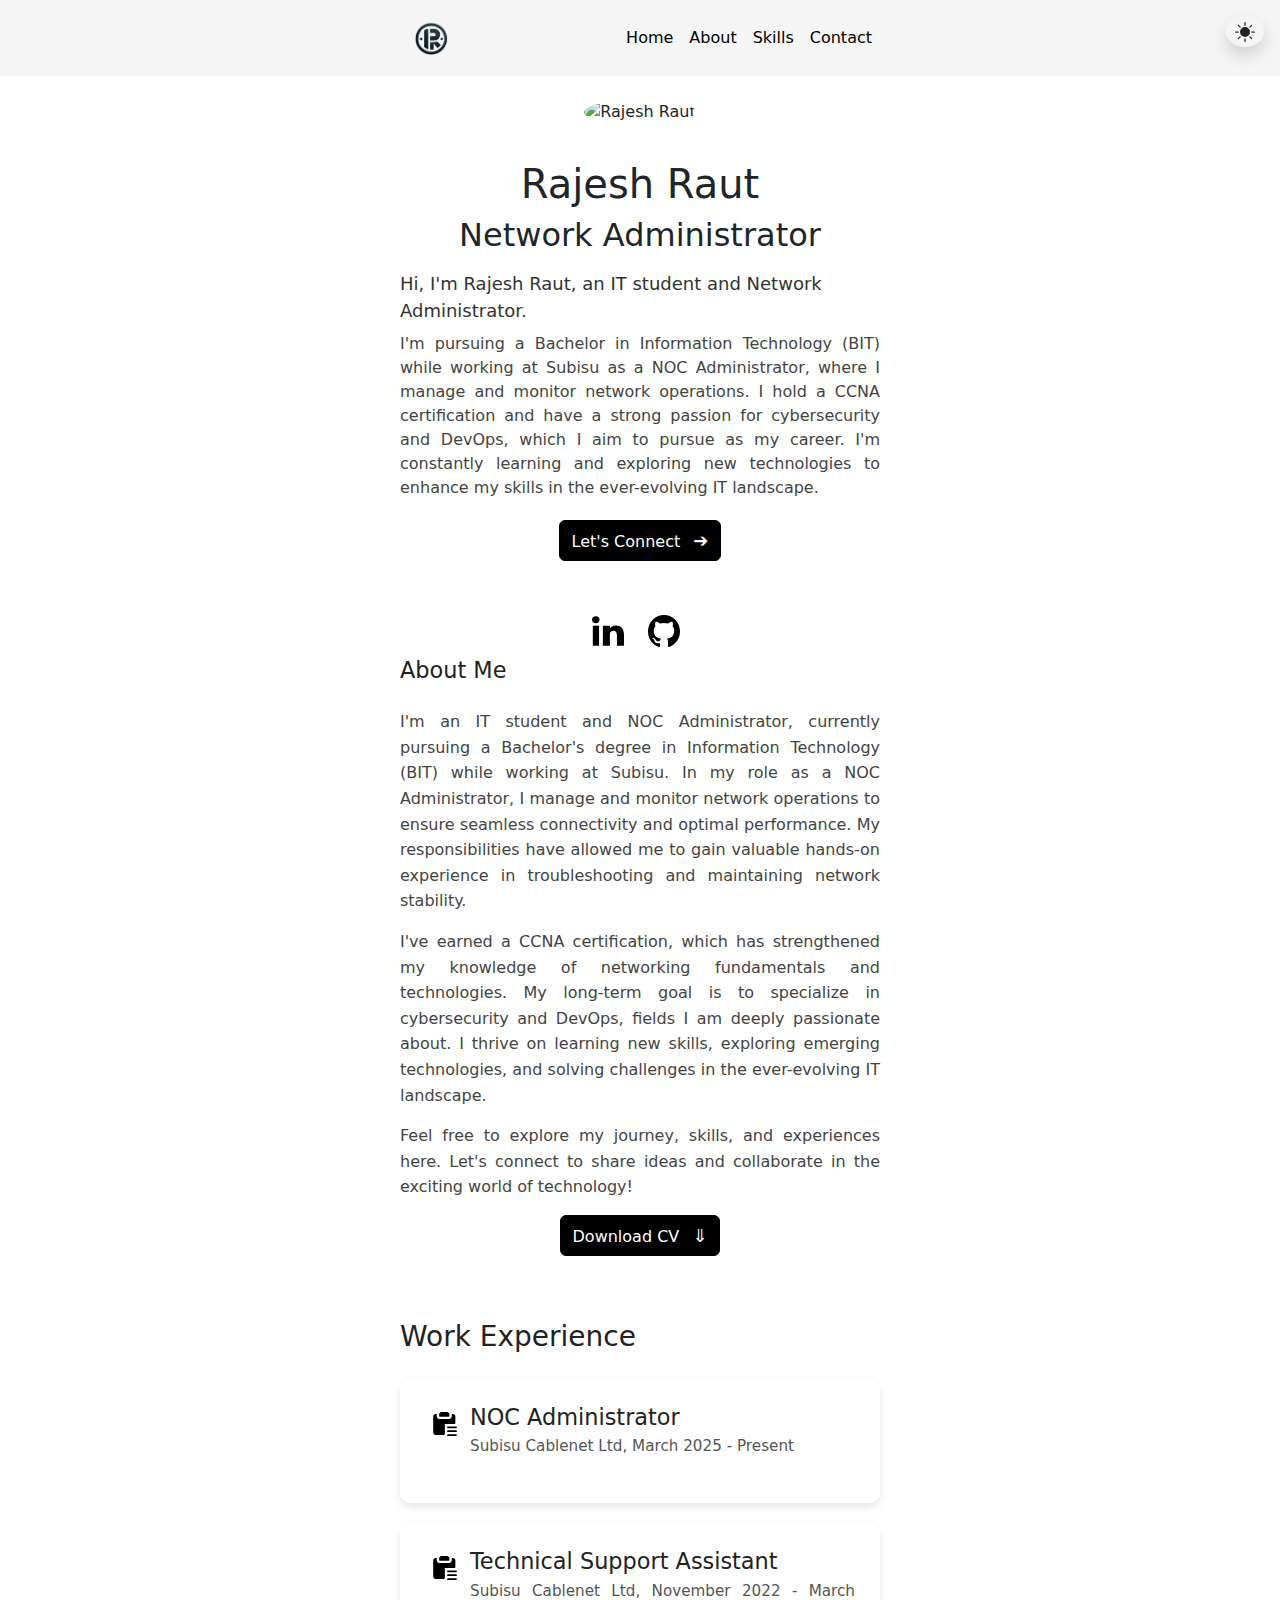
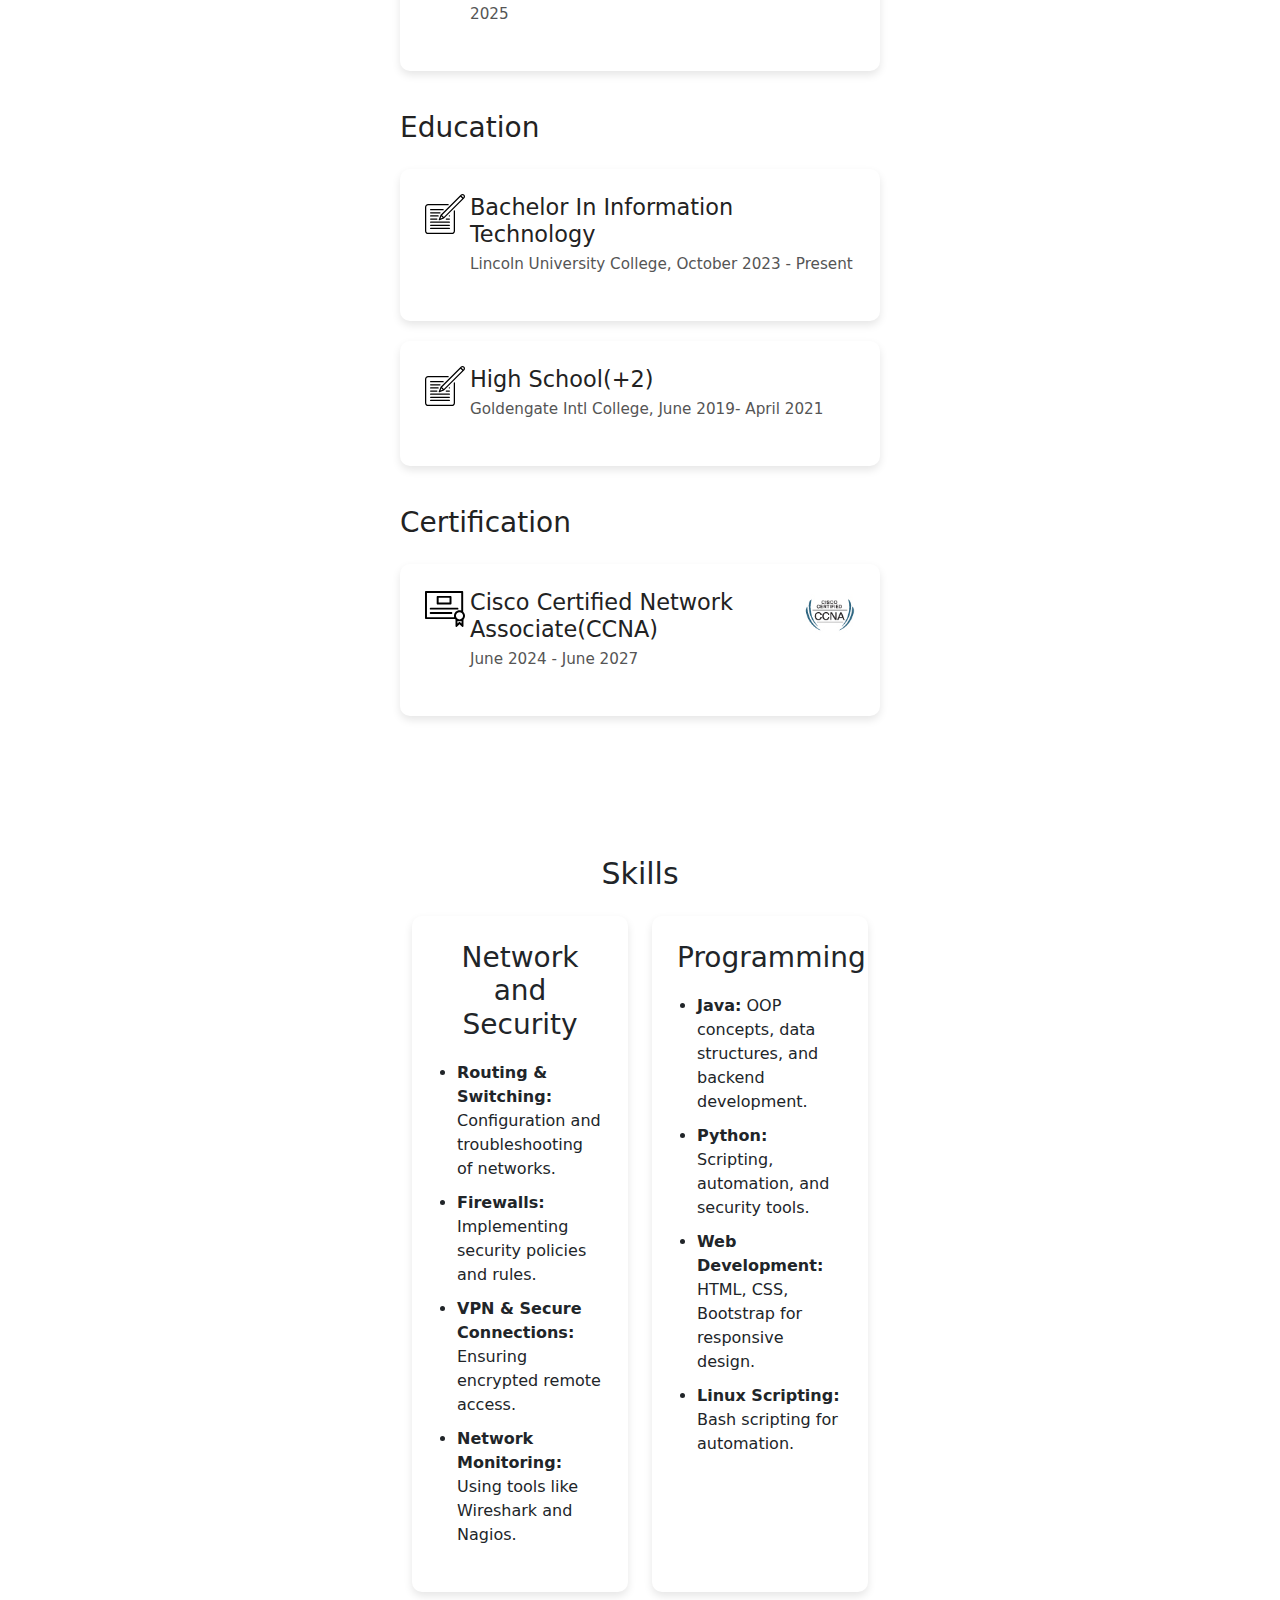
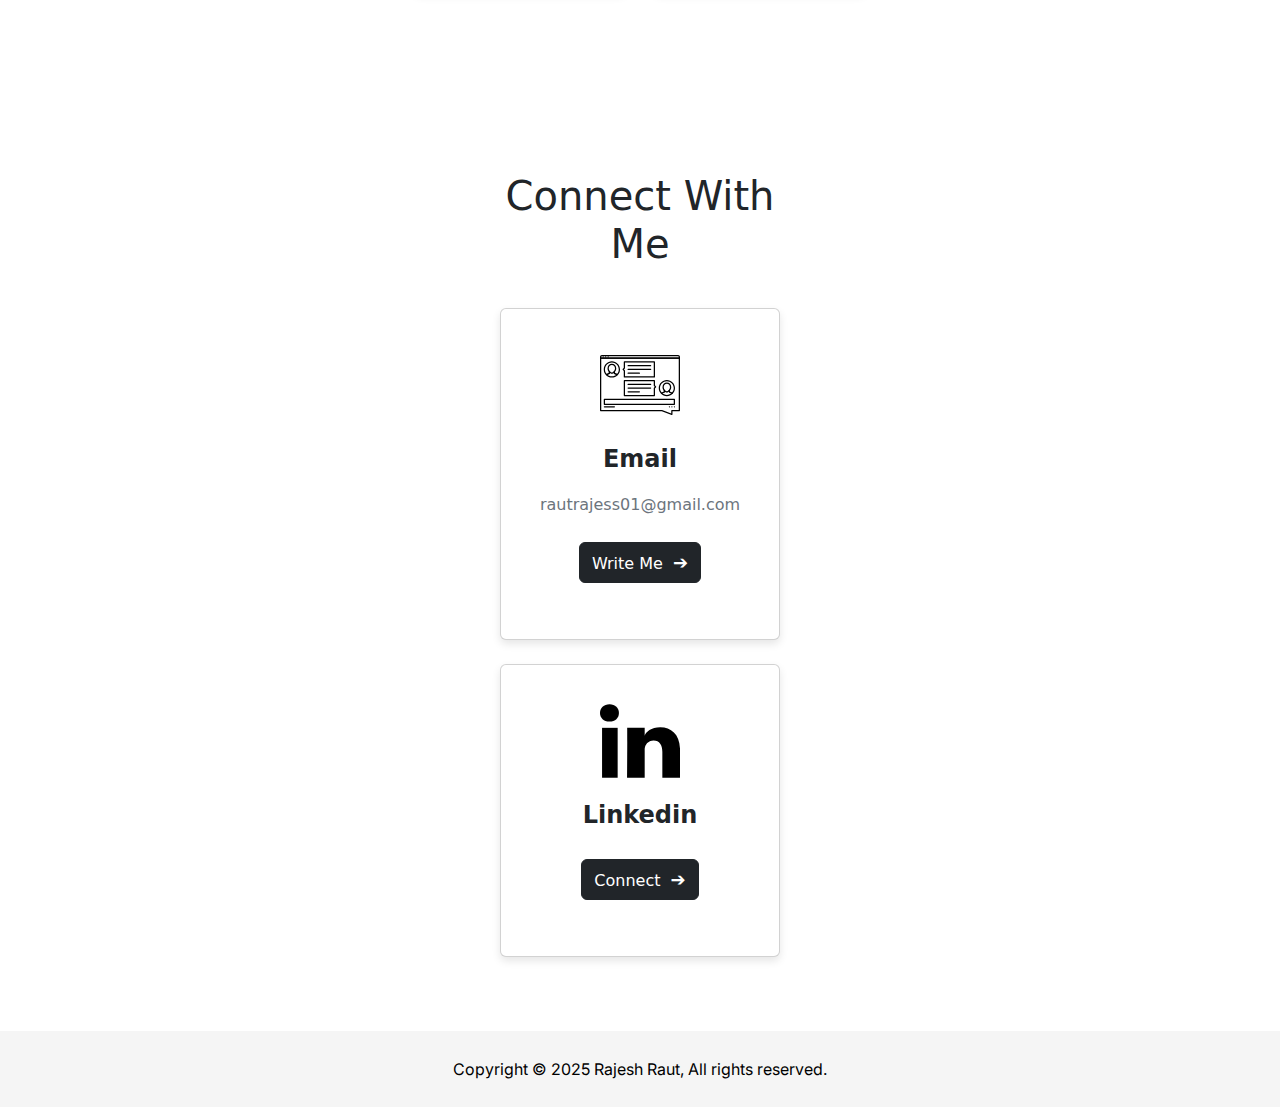
==== commit a7f128cf: "Allignment Fixed" ====
--- a/index.html
+++ b/index.html
@@ -1,355 +1,356 @@
-<!DOCTYPE html>
-<html lang="en">
-<head>
-    <meta charset="UTF-8">
-    <meta name="viewport" content="width=device-width, initial-scale=1.0">
-    <title>Home</title>
-    <link rel="stylesheet" href="static/css/style.css">
-    <link href="https://fonts.googleapis.com/css2?family=Inter:wght@400;500;600&display=swap" rel="stylesheet">
-    <link href="https://cdn.jsdelivr.net/npm/bootstrap@5.3.3/dist/css/bootstrap.min.css" rel="stylesheet" integrity="sha384-QWTKZyjpPEjISv5WaRU9OFeRpok6YctnYmDr5pNlyT2bRjXh0JMhjY6hW+ALEwIH" crossorigin="anonymous">
-</head>
-<body>
-<header>
-    <nav class="navbar navbar-expand-lg fixed-top">
-        <div class="container-fluid">
-            <a class="navbar-brand" href="index.html">
-                <img src="static/images/logo.png" alt="Logo" style="height: 50px;">
-            </a>
-    
-            <!-- Toggle button visible only on small screens -->
-            <div class="d-lg-none">
-                <button class="btn btn-sm rounded-circle shadow" id="darkModeToggle">
-                    <!-- Sun SVG icon -->
-                    <svg xmlns="http://www.w3.org/2000/svg" width="16" height="16" fill="currentColor" viewBox="0 0 16 16" class="sun-icon">
-                        <path d="M8 12a4 4 0 1 0 0-8 4 4 0 0 0 0 8zM8 0a.5.5 0 0 1 .5.5v2a.5.5 0 0 1-1 0v-2A.5.5 0 0 1 8 0zm0 13a.5.5 0 0 1 .5.5v2a.5.5 0 0 1-1 0v-2A.5.5 0 0 1 8 13zm8-5a.5.5 0 0 1-.5.5h-2a.5.5 0 0 1 0-1h2a.5.5 0 0 1 .5.5zM3 8a.5.5 0 0 1-.5.5h-2a.5.5 0 0 1 0-1h2A.5.5 0 0 1 3 8zm10.657-5.657a.5.5 0 0 1 0 .707l-1.414 1.415a.5.5 0 1 1-.707-.708l1.414-1.414a.5.5 0 0 1 .707 0zm-9.193 9.193a.5.5 0 0 1 0 .707L3.05 13.657a.5.5 0 0 1-.707-.707l1.414-1.414a.5.5 0 0 1 .707 0zm9.193 2.121a.5.5 0 0 1-.707 0l-1.414-1.414a.5.5 0 0 1 .707-.707l1.414 1.414a.5.5 0 0 1 0 .707zM4.464 4.465a.5.5 0 0 1-.707 0L2.343 3.05a.5.5 0 1 1 .707-.707l1.414 1.414a.5.5 0 0 1 0 .708z"/>
-                    </svg>
-                    <!-- Moon SVG icon -->
-                    <svg xmlns="http://www.w3.org/2000/svg" width="16" height="16" fill="currentColor" viewBox="0 0 16 16" class="moon-icon d-none">
-                        <path d="M6 .278a.768.768 0 0 1 .08.858 7.208 7.208 0 0 0-.878 3.46c0 4.021 3.278 7.277 7.318 7.277.527 0 1.04-.055 1.533-.16a.787.787 0 0 1 .81.316.733.733 0 0 1-.031.893A8.349 8.349 0 0 1 8.344 16C3.734 16 0 12.286 0 7.71 0 4.266 2.114 1.312 5.124.06A.752.752 0 0 1 6 .278z"/>
-                    </svg>
-                </button>
-            </div>
-            
-            <button class="navbar-toggler ms-auto" type="button" data-bs-toggle="collapse" data-bs-target="#navbarSupportedContent" aria-controls="navbarSupportedContent" aria-expanded="false" aria-label="Toggle navigation">
-                <span class="navbar-toggler-icon"></span>
-            </button>
-    
-            <div class="collapse navbar-collapse" id="navbarSupportedContent">
-                <ul class="navbar-nav ms-auto">
-                    <li class="nav-item">
-                        <a class="nav-link active" aria-current="page" href="#home">Home</a>
-                    </li>
-                    <li class="nav-item">
-                        <a class="nav-link active" href="#about">About</a>
-                    </li>
-                    <li class="nav-item">
-                        <a class="nav-link active" href="#skills">Skills</a>
-                    </li>
-                    <li class="nav-item">
-                        <a class="nav-link active" href="#contact">Contact</a>
-                    </li>
-                </ul>
-            </div>
-            
-            <!-- Toggle button visible only on large screens -->
-            <div class="position-fixed top-0 end-0 p-3 d-none d-lg-block">
-                <button class="btn btn-sm rounded-circle shadow" id="darkModeToggleLg">
-                    <!-- Sun SVG icon -->
-                    <svg xmlns="http://www.w3.org/2000/svg" width="16" height="16" fill="currentColor" viewBox="0 0 16 16" class="sun-icon">
-                        <path d="M8 12a4 4 0 1 0 0-8 4 4 0 0 0 0 8zM8 0a.5.5 0 0 1 .5.5v2a.5.5 0 0 1-1 0v-2A.5.5 0 0 1 8 0zm0 13a.5.5 0 0 1 .5.5v2a.5.5 0 0 1-1 0v-2A.5.5 0 0 1 8 13zm8-5a.5.5 0 0 1-.5.5h-2a.5.5 0 0 1 0-1h2a.5.5 0 0 1 .5.5zM3 8a.5.5 0 0 1-.5.5h-2a.5.5 0 0 1 0-1h2A.5.5 0 0 1 3 8zm10.657-5.657a.5.5 0 0 1 0 .707l-1.414 1.415a.5.5 0 1 1-.707-.708l1.414-1.414a.5.5 0 0 1 .707 0zm-9.193 9.193a.5.5 0 0 1 0 .707L3.05 13.657a.5.5 0 0 1-.707-.707l1.414-1.414a.5.5 0 0 1 .707 0zm9.193 2.121a.5.5 0 0 1-.707 0l-1.414-1.414a.5.5 0 0 1 .707-.707l1.414 1.414a.5.5 0 0 1 0 .707zM4.464 4.465a.5.5 0 0 1-.707 0L2.343 3.05a.5.5 0 1 1 .707-.707l1.414 1.414a.5.5 0 0 1 0 .708z"/>
-                    </svg>
-                    <!-- Moon SVG icon -->
-                    <svg xmlns="http://www.w3.org/2000/svg" width="16" height="16" fill="currentColor" viewBox="0 0 16 16" class="moon-icon d-none">
-                        <path d="M6 .278a.768.768 0 0 1 .08.858 7.208 7.208 0 0 0-.878 3.46c0 4.021 3.278 7.277 7.318 7.277.527 0 1.04-.055 1.533-.16a.787.787 0 0 1 .81.316.733.733 0 0 1-.031.893A8.349 8.349 0 0 1 8.344 16C3.734 16 0 12.286 0 7.71 0 4.266 2.114 1.312 5.124.06A.752.752 0 0 1 6 .278z"/>
-                    </svg>
-                </button>
-            </div>
-        </div>
-    </nav>
-</header>
-    <main>
-        <section id="home">
-            <div class="container-fluid px-0">
-                <div class="row mx-0">
-                    <div class="col-12 px-0">
-                        <div class="content">
-                            <div class="image mb-3">
-                                <img src="static/images/rajesh.jpg" alt="Rajesh Raut" class="img-fluid rounded-circle">
-                            </div>
-                            <h1>Rajesh Raut</h1>
-                            <h2 class="mb-3">Network Administrator</h2>
-                            <p class="intro mb-2">
-                                Hi, I'm Rajesh Raut, an IT student and Network Administrator.
-                            </p>
-                            <p class="description mb-4">
-                                I'm pursuing a Bachelor in Information Technology (BIT) while working at Subisu as a 
-                                NOC Administrator, where I manage and monitor network operations.  
-                                I hold a CCNA certification and have a strong passion for cybersecurity and 
-                                DevOps, which I aim to pursue as my career. I'm constantly learning and exploring new technologies
-                                to enhance my skills in the ever-evolving IT landscape.
-                            </p>
-                            <div class="btn-connect mb-4">
-                                <a href="#contact" class="btn btn-primary">
-                                    Let's Connect
-                                    <span class="icon ms-2">➔</span>
-                                </a>
-                            </div>
-                            <div class="socials d-flex justify-content-center gap-3">
-                                <a href="https://linkedin.com/in/rautrajess01" target="_blank" class="social-icon">
-                                    <svg fill="#000000" version="1.1" id="Layer_1" xmlns="http://www.w3.org/2000/svg" xmlns:xlink="http://www.w3.org/1999/xlink" 
-                                        viewBox="-271 283.9 256 235.1" xml:space="preserve" width="32" height="32">
-                                        <g>
-                                            <rect x="-264.4" y="359.3" width="49.9" height="159.7"/>
-                                            <path d="M-240.5,283.9c-18.4,0-30.5,11.9-30.5,27.7c0,15.5,11.7,27.7,29.8,27.7h0.4c18.8,0,30.5-12.3,30.4-27.7
-                                                C-210.8,295.8-222.1,283.9-240.5,283.9z"/>
-                                            <path d="M-78.2,357.8c-28.6,0-46.5,15.6-49.8,26.6v-25.1h-56.1c0.7,13.3,0,159.7,0,159.7h56.1v-86.3c0-4.9-0.2-9.7,1.2-13.1
-                                                c3.8-9.6,12.1-19.6,27-19.6c19.5,0,28.3,14.8,28.3,36.4V519h56.6v-88.8C-14.9,380.8-42.7,357.8-78.2,357.8z"/>
-                                        </g>
-                                    </svg>
-                                </a>
-                                <a href="https://github.com/rautrajess01" target="_blank" class="social-icon">
-                                    <svg width="32" height="32" viewBox="0 0 20 20" version="1.1" xmlns="http://www.w3.org/2000/svg" xmlns:xlink="http://www.w3.org/1999/xlink">
-                                        <title>github</title>
-                                        <g id="Page-1" stroke="none" stroke-width="1" fill="none" fill-rule="evenodd">
-                                            <g id="Dribbble-Light-Preview" transform="translate(-140.000000, -7559.000000)">
-                                                <g id="icons" transform="translate(56.000000, 160.000000)">
-                                                    <path d="M94,7399 C99.523,7399 104,7403.59 104,7409.253 C104,7413.782 101.138,7417.624 97.167,7418.981 C96.66,7419.082 96.48,7418.762 96.48,7418.489 C96.48,7418.151 96.492,7417.047 96.492,7415.675 C96.492,7414.719 96.172,7414.095 95.813,7413.777 C98.04,7413.523 100.38,7412.656 100.38,7408.718 C100.38,7407.598 99.992,7406.684 99.35,7405.966 C99.454,7405.707 99.797,7404.664 99.252,7403.252 C99.252,7403.252 98.414,7402.977 96.505,7404.303 C95.706,7404.076 94.85,7403.962 94,7403.958 C93.15,7403.962 92.295,7404.076 91.497,7404.303 C89.586,7402.977 88.746,7403.252 88.746,7403.252 C88.203,7404.664 88.546,7405.707 88.649,7405.966 C88.01,7406.684 87.619,7407.598 87.619,7408.718 C87.619,7412.646 89.954,7413.526 92.175,7413.785 C91.889,7414.041 91.63,7414.493 91.54,7415.156 C90.97,7415.418 89.522,7415.871 88.63,7414.304 C88.63,7414.304 88.101,7413.319 87.097,7413.247 C87.097,7413.247 86.122,7413.234 87.029,7413.87 C87.029,7413.87 87.684,7414.185 88.139,7415.37 C88.139,7415.37 88.726,7417.2 91.508,7416.58 C91.513,7417.437 91.522,7418.245 91.522,7418.489 C91.522,7418.76 91.338,7419.077 90.839,7418.982 C86.865,7417.627 84,7413.783 84,7409.253 C84,7403.59 88.478,7399 94,7399" id="github-icon"></path>
-                                                </g>
-                                            </g>
-                                        </g>
-                                    </svg>
-                                </a>                                
-                            </div>
-                        </div>
-                    </div>
-                </div>
-            </div>
-        </section>
-        <section id="about">
-            <div class="about-container">
-                <h1 class="title">About Me</h1>
-                <div class="introduction">
-                    <p class="description">I'm an IT student and NOC Administrator, currently pursuing a Bachelor's degree in Information Technology (BIT) while working at Subisu. In my role as a NOC Administrator, I manage and monitor network operations to ensure seamless connectivity and optimal performance. My responsibilities have allowed me to gain valuable hands-on experience in troubleshooting and maintaining network stability.</p>
-        
-                    <p class="description"> I've earned a CCNA certification, which has strengthened my knowledge of networking fundamentals and technologies. My long-term goal is to specialize in cybersecurity and DevOps, fields I am deeply passionate about. I thrive on learning new skills, exploring emerging technologies, and solving challenges in the ever-evolving IT landscape.</p>
-                        
-                    <p class="description">Feel free to explore my journey, skills, and experiences here. Let's connect to share ideas and collaborate in the exciting world of technology!</p>
-                </div>
-                <div class="btn-connect mb-4">
-                    <a href="static/CV/Resume Rajesh Raut.pdf" download="Resume Rajesh Raut.pdf" class="btn btn-primary">
-                        Download CV 
-                        <span class="icon ms-2">&#x21d3;
-                        </span>
-                    </a>
-                </div>
-                <h2 class="title">Work Experience</h2>
-                <div class="experience-grid">
-                    <div class="experience-card">
-                        <div class="experience-header">
-                            <div class="svg-icon">
-                                <svg xmlns="http://www.w3.org/2000/svg" fill="#000000"  viewBox="0 0 100 100" enable-background="new 0 0 100 100" xml:space="preserve">
-                                    <path d="M37.3,31.9h21.8c1.1,0,2-0.9,2-2v-4c0-3.3-2.7-5.9-5.9-5.9H41.3c-3.3,0-5.9,2.7-5.9,5.9v4  C35.3,31,36.2,31.9,37.3,31.9z"/>
-                                    <path d="M70,24.9h-2c-0.6,0-1,0.4-1,1v4c0,4.4-3.6,7.9-7.9,7.9H37.3c-4.4,0-7.9-3.6-7.9-7.9v-4c0-0.6-0.4-1-1-1h-2  c-3.3,0-5.9,2.7-5.9,5.9v40.6c0,3.3,2.7,5.9,5.9,5.9h20c2.8,0,3.1-2.3,3.1-3.1V52.8c0-2.3,1.3-2.8,2-2.8h21.6c2.4,0,2.8-2.1,2.8-2.8  V31C76,27.6,73.3,24.9,70,24.9z"/>
-                                    <path d="M78.4,60.4H56.6c-0.6,0-1.1-0.5-1.1-1.1v-2.2c0-0.6,0.5-1.1,1.1-1.1h21.8c0.6,0,1.1,0.5,1.1,1.1v2.2  C79.5,59.9,79,60.4,78.4,60.4z M78.4,70.2H56.6c-0.6,0-1.1-0.5-1.1-1.1v-2.2c0-0.6,0.5-1.1,1.1-1.1h21.8c0.6,0,1.1,0.5,1.1,1.1v2.2  C79.5,69.7,79,70.2,78.4,70.2z M78.4,80H56.6c-0.6,0-1.1-0.5-1.1-1.1v-2.2c0-0.6,0.5-1.1,1.1-1.1h21.8c0.6,0,1.1,0.5,1.1,1.1v2.2  C79.5,79.5,79,80,78.4,80z"/>
-                                    </svg>
-                            </div>
-                            <div class="experience-title">
-                                <h3 class="title">NOC Administrator</h3>
-                                <p class="description">Subisu Cablenet Ltd, March 2025 - Present</p>
-                            </div>
-                        </div>
-                    </div>
-                    
-                    <div class="experience-card">
-                        <div class="experience-header">
-                            <div class="svg-icon">
-                                <svg xmlns="http://www.w3.org/2000/svg" fill="#000000"  viewBox="0 0 100 100" enable-background="new 0 0 100 100" xml:space="preserve">
-                                    <path d="M37.3,31.9h21.8c1.1,0,2-0.9,2-2v-4c0-3.3-2.7-5.9-5.9-5.9H41.3c-3.3,0-5.9,2.7-5.9,5.9v4  C35.3,31,36.2,31.9,37.3,31.9z"/>
-                                    <path d="M70,24.9h-2c-0.6,0-1,0.4-1,1v4c0,4.4-3.6,7.9-7.9,7.9H37.3c-4.4,0-7.9-3.6-7.9-7.9v-4c0-0.6-0.4-1-1-1h-2  c-3.3,0-5.9,2.7-5.9,5.9v40.6c0,3.3,2.7,5.9,5.9,5.9h20c2.8,0,3.1-2.3,3.1-3.1V52.8c0-2.3,1.3-2.8,2-2.8h21.6c2.4,0,2.8-2.1,2.8-2.8  V31C76,27.6,73.3,24.9,70,24.9z"/>
-                                    <path d="M78.4,60.4H56.6c-0.6,0-1.1-0.5-1.1-1.1v-2.2c0-0.6,0.5-1.1,1.1-1.1h21.8c0.6,0,1.1,0.5,1.1,1.1v2.2  C79.5,59.9,79,60.4,78.4,60.4z M78.4,70.2H56.6c-0.6,0-1.1-0.5-1.1-1.1v-2.2c0-0.6,0.5-1.1,1.1-1.1h21.8c0.6,0,1.1,0.5,1.1,1.1v2.2  C79.5,69.7,79,70.2,78.4,70.2z M78.4,80H56.6c-0.6,0-1.1-0.5-1.1-1.1v-2.2c0-0.6,0.5-1.1,1.1-1.1h21.8c0.6,0,1.1,0.5,1.1,1.1v2.2  C79.5,79.5,79,80,78.4,80z"/>
-                                    </svg>
-                            </div>
-                            <div class="experience-title">
-                                <h3 class="title">Technical Support Assistant</h3>
-                                <p class="description">Subisu Cablenet Ltd, November 2022 - March 2025</p>
-                            </div>
-                        </div>
-                    </div>
-                </div>
-                
-                <h2 class="title">Education</h2>
-                <div class="experience-grid">
-                    <div class="experience-card">
-                        <div class="experience-header">
-                            <div class="svg-icon">
-                                <svg xmlns="http://www.w3.org/2000/svg" xmlns:xlink="http://www.w3.org/1999/xlink" fill="#000000"  version="1.1" id="Capa_1" viewBox="0 0 512 512" xml:space="preserve">
-                                    <g>
-                                        <path d="M376,208c-4.418,0-8,3.582-8,8v256c0,13.234-10.766,24-24,24H40c-13.234,0-24-10.766-24-24V168c0-13.234,10.766-24,24-24   h256c4.418,0,8-3.582,8-8s-3.582-8-8-8H40c-22.056,0-40,17.944-40,40v304c0,22.056,17.944,40,40,40h304c22.056,0,40-17.944,40-40   V216C384,211.582,380.418,208,376,208z"/>
-                                        <path d="M502.628,9.377C496.586,3.33,488.55,0,480,0s-16.586,3.33-22.625,9.375L200.406,266.343   c-0.759,0.759-1.358,1.663-1.76,2.658l-23.031,56.969c-1.203,2.977-0.51,6.385,1.76,8.655c1.53,1.53,3.576,2.343,5.658,2.343   c1.009,0,2.026-0.19,2.997-0.583l56.969-23.031c0.995-0.402,1.899-1.001,2.658-1.76L502.625,54.627   C508.67,48.583,512,40.548,512,32S508.67,15.417,502.628,9.377z M240.969,293.655l-22.624-22.624L455.031,34.345l22.624,22.624   L240.969,293.655z M209.508,284.822l17.67,17.67l-29.662,11.992L209.508,284.822z M491.312,43.312l-2.343,2.343l-22.624-22.624   l2.346-2.346C471.709,17.664,475.726,16,480,16s8.291,1.664,11.313,4.689C494.335,23.71,496,27.728,496,32   S494.335,40.29,491.312,43.312z"/>
-                                        <path d="M240,200c0-4.418-3.582-8-8-8H72c-4.418,0-8,3.582-8,8s3.582,8,8,8h160C236.418,208,240,204.418,240,200z"/>
-                                        <path d="M200,240c0-4.418-3.582-8-8-8H72c-4.418,0-8,3.582-8,8s3.582,8,8,8h120C196.418,248,200,244.418,200,240z"/>
-                                        <path d="M168,272H72c-4.418,0-8,3.582-8,8s3.582,8,8,8h96c4.418,0,8-3.582,8-8S172.418,272,168,272z"/>
-                                        <path d="M72,328h80c4.418,0,8-3.582,8-8s-3.582-8-8-8H72c-4.418,0-8,3.582-8,8S67.582,328,72,328z"/>
-                                        <path d="M264,320c0,4.418,3.582,8,8,8h40c4.418,0,8-3.582,8-8s-3.582-8-8-8h-40C267.582,312,264,315.582,264,320z"/>
-                                        <path d="M317.66,285.66c1.49-1.49,2.34-3.55,2.34-5.66c0-2.11-0.85-4.17-2.34-5.66c-1.49-1.49-3.55-2.34-5.66-2.34   c-2.1,0-4.17,0.85-5.66,2.34c-1.49,1.49-2.34,3.56-2.34,5.66c0,2.11,0.85,4.17,2.34,5.66c1.49,1.49,3.56,2.34,5.66,2.34   S316.17,287.15,317.66,285.66z"/>
-                                        <path d="M64,360c0,4.418,3.582,8,8,8h240c4.418,0,8-3.582,8-8s-3.582-8-8-8H72C67.582,352,64,355.582,64,360z"/>
-                                        <path d="M312,392H72c-4.418,0-8,3.582-8,8s3.582,8,8,8h240c4.418,0,8-3.582,8-8S316.418,392,312,392z"/>
-                                        <path d="M312,432H72c-4.418,0-8,3.582-8,8s3.582,8,8,8h240c4.418,0,8-3.582,8-8S316.418,432,312,432z"/>
-                                    </g>
-                                    </svg>
-                            </div>
-                            <div class="experience-title">
-                                <h3 class="title">Bachelor In Information Technology</h3>
-                                <p class="description">Lincoln University College, October 2023 - Present</p>
-                            </div>
-                        </div>
-                    </div>
-                    
-                    <div class="experience-card">
-                        <div class="experience-header">
-                            <div class="svg-icon">
-                                <svg xmlns="http://www.w3.org/2000/svg" xmlns:xlink="http://www.w3.org/1999/xlink" fill="#000000"  version="1.1" id="Capa_1" viewBox="0 0 512 512" xml:space="preserve">
-                                    <g>
-                                        <path d="M376,208c-4.418,0-8,3.582-8,8v256c0,13.234-10.766,24-24,24H40c-13.234,0-24-10.766-24-24V168c0-13.234,10.766-24,24-24   h256c4.418,0,8-3.582,8-8s-3.582-8-8-8H40c-22.056,0-40,17.944-40,40v304c0,22.056,17.944,40,40,40h304c22.056,0,40-17.944,40-40   V216C384,211.582,380.418,208,376,208z"/>
-                                        <path d="M502.628,9.377C496.586,3.33,488.55,0,480,0s-16.586,3.33-22.625,9.375L200.406,266.343   c-0.759,0.759-1.358,1.663-1.76,2.658l-23.031,56.969c-1.203,2.977-0.51,6.385,1.76,8.655c1.53,1.53,3.576,2.343,5.658,2.343   c1.009,0,2.026-0.19,2.997-0.583l56.969-23.031c0.995-0.402,1.899-1.001,2.658-1.76L502.625,54.627   C508.67,48.583,512,40.548,512,32S508.67,15.417,502.628,9.377z M240.969,293.655l-22.624-22.624L455.031,34.345l22.624,22.624   L240.969,293.655z M209.508,284.822l17.67,17.67l-29.662,11.992L209.508,284.822z M491.312,43.312l-2.343,2.343l-22.624-22.624   l2.346-2.346C471.709,17.664,475.726,16,480,16s8.291,1.664,11.313,4.689C494.335,23.71,496,27.728,496,32   S494.335,40.29,491.312,43.312z"/>
-                                        <path d="M240,200c0-4.418-3.582-8-8-8H72c-4.418,0-8,3.582-8,8s3.582,8,8,8h160C236.418,208,240,204.418,240,200z"/>
-                                        <path d="M200,240c0-4.418-3.582-8-8-8H72c-4.418,0-8,3.582-8,8s3.582,8,8,8h120C196.418,248,200,244.418,200,240z"/>
-                                        <path d="M168,272H72c-4.418,0-8,3.582-8,8s3.582,8,8,8h96c4.418,0,8-3.582,8-8S172.418,272,168,272z"/>
-                                        <path d="M72,328h80c4.418,0,8-3.582,8-8s-3.582-8-8-8H72c-4.418,0-8,3.582-8,8S67.582,328,72,328z"/>
-                                        <path d="M264,320c0,4.418,3.582,8,8,8h40c4.418,0,8-3.582,8-8s-3.582-8-8-8h-40C267.582,312,264,315.582,264,320z"/>
-                                        <path d="M317.66,285.66c1.49-1.49,2.34-3.55,2.34-5.66c0-2.11-0.85-4.17-2.34-5.66c-1.49-1.49-3.55-2.34-5.66-2.34   c-2.1,0-4.17,0.85-5.66,2.34c-1.49,1.49-2.34,3.56-2.34,5.66c0,2.11,0.85,4.17,2.34,5.66c1.49,1.49,3.56,2.34,5.66,2.34   S316.17,287.15,317.66,285.66z"/>
-                                        <path d="M64,360c0,4.418,3.582,8,8,8h240c4.418,0,8-3.582,8-8s-3.582-8-8-8H72C67.582,352,64,355.582,64,360z"/>
-                                        <path d="M312,392H72c-4.418,0-8,3.582-8,8s3.582,8,8,8h240c4.418,0,8-3.582,8-8S316.418,392,312,392z"/>
-                                        <path d="M312,432H72c-4.418,0-8,3.582-8,8s3.582,8,8,8h240c4.418,0,8-3.582,8-8S316.418,432,312,432z"/>
-                                    </g>
-                                    </svg>                            </div>
-                            <div class="experience-title">
-                                <h3 class="title">High School(+2)</h3>
-                                <p class="description">Goldengate Intl College, June 2019- April 2021</p>
-                            </div>
-                        </div>
-                    </div>
-                </div>
-                
-                <h2 class="title">Certification</h2>
-                <div class="experience-grid">
-                    <div class="experience-card">
-                        <div class="experience-header">
-                            <div class="svg-icon">
-                                <svg xmlns="http://www.w3.org/2000/svg" xmlns:xlink="http://www.w3.org/1999/xlink" fill="#000000" version="1.1" id="Layer_1" viewBox="0 0 299.594 299.594" xml:space="preserve">
-                                    <g>
-                                        <g>
-                                            <g>
-                                                <path d="M242.974,139.731H43.02c-4.059,0-7.35,3.291-7.35,7.35c0,4.06,3.291,7.35,7.35,7.35h199.954c4.06,0,7.35-3.291,7.35-7.35     S247.034,139.731,242.974,139.731z"/>
-                                                <path d="M197.45,173.151H43.02c-4.059,0-7.35,3.291-7.35,7.35c0,4.059,3.291,7.35,7.35,7.35h154.43c4.06,0,7.35-3.291,7.35-7.35     C204.8,176.441,201.511,173.151,197.45,173.151z"/>
-                                                <path d="M94.881,116.246h96.231c4.06,0,7.35-3.291,7.35-7.35V59.073c0-4.059-3.29-7.35-7.35-7.35H94.881     c-4.059,0-7.35,3.291-7.35,7.35v49.822C87.531,112.955,90.822,116.246,94.881,116.246z M102.231,66.423h81.531v35.122h-81.531     V66.423z"/>
-                                                <path d="M285.993,170.54V23.24c0-4.059-3.29-7.35-7.35-7.35H7.35C3.291,15.89,0,19.181,0,23.24v194.839     c0,4.059,3.291,7.35,7.35,7.35h217.81c1.048,1.427,2.187,2.781,3.406,4.061v46.86c0,6.552,7.948,9.794,12.548,5.197     l17.275-17.276l17.276,17.276c4.613,4.611,12.548,1.347,12.548-5.197v-46.86C304.177,212.725,303.264,186.154,285.993,170.54z      M218.326,210.728H14.7V30.59h256.593v131.36C240.788,151.908,210.759,179.337,218.326,210.728z M273.512,258.604l-9.926-9.926     c-2.869-2.868-7.523-2.87-10.395,0l-9.925,9.925v-19.172c9.664,3.815,20.575,3.816,30.247,0V258.604z M258.389,227.607     c-14.688,0-26.504-11.985-26.504-26.505c0-14.612,11.887-26.504,26.504-26.504c14.645,0,26.505,11.929,26.505,26.504     C284.893,215.747,272.973,227.607,258.389,227.607z"/>
-                                            </g>
-                                        </g>
-                                    </g>
-                                    </svg>                            </div>
-                            <div class="experience-title">
-                                <h3 class="title">
-                                    <a class="title" href="https://cp.certmetrics.com/cisco/en/public/verify/credential/975a9391f03a4e5a9f9e9dc91a0b2097">Cisco Certified Network Associate(CCNA)</a>
-                                </h3>
-                                <p class="description">June 2024 - June 2027</p>
-                            </div>
-                            <div class="cert-logo">
-                                <img src="static/images/ccna_sm.jpg" alt="CCNA Certification">
-                            </div>
-                        </div>
-                    </div>
-                </div>
-            </div>
-        </section>
-    
-        <section id="skills">
-            <div class="container skills-container">
-                <h2 class="text-center mb-4">Skills</h2>
-                <div class="row">
-                    <div class="col-md-6">
-                        <div class="skill-card">
-                            <h3>Network and Security</h3>
-                            <ul>
-                                <li><b>Routing & Switching:</b> Configuration and troubleshooting of networks.</li>
-                                <li><b>Firewalls:</b> Implementing security policies and rules.</li>
-                                <li><b>VPN & Secure Connections:</b> Ensuring encrypted remote access.</li>
-                                <li><b>Network Monitoring:</b> Using tools like Wireshark and Nagios.</li>
-                            </ul>
-                        </div>
-                    </div>
-                    <div class="col-md-6">
-                        <div class="skill-card">
-                            <h3>Programming</h3>
-                            <ul>
-                                <li><b>Java:</b> OOP concepts, data structures, and backend development.</li>
-                                <li><b>Python:</b> Scripting, automation, and security tools.</li>
-                                <li><b>Web Development:</b> HTML, CSS, Bootstrap for responsive design.</li>
-                                <li><b>Linux Scripting:</b> Bash scripting for automation.</li>
-                            </ul>
-                        </div>
-                    </div>
-                </div>
-            </div>
-        </section>
-        <section id="contact" class="container">
-            <h1 class="title text-center">Connect With Me</h1>
-            <div class="mail-linkedin">
-            <div class="row justify-content-center">
-                <div class="col-12 mb-4">
-                    <div class="card mail h-100 transition">
-                        <div class="card-body text-center">
-                            <svg class="email-svg" xmlns="http://www.w3.org/2000/svg" width="80px" height="80px" viewBox="0 0 1024 1024" fill="#000000" class="icon" version="1.1"><path d="M952.352 799.912c-4.422 0-8.078-3.576-8.078-7.998 0-4.42 3.5-7.998 7.906-7.998h0.172a8.004 8.004 0 0 1 7.996 7.998 8.002 8.002 0 0 1-7.996 7.998zM920.36 799.912c-4.422 0-8.074-3.576-8.074-7.998 0-4.42 3.496-7.998 7.902-7.998h0.172a8 8 0 0 1 0 15.996zM888.372 799.912c-4.422 0-8.078-3.576-8.078-7.998 0-4.42 3.5-7.998 7.906-7.998h0.172a8.004 8.004 0 0 1 7.996 7.998 8.002 8.002 0 0 1-7.996 7.998zM40.628 160.108c-4.42 0-8.076-3.576-8.076-7.998s3.498-7.998 7.904-7.998h0.172c4.406 0 7.998 3.576 7.998 7.998s-3.592 7.998-7.998 7.998zM72.62 160.108c-4.42 0-8.076-3.576-8.076-7.998s3.498-7.998 7.904-7.998h0.172c4.406 0 7.998 3.576 7.998 7.998s-3.594 7.998-7.998 7.998zM104.61 160.108c-4.42 0-8.076-3.576-8.076-7.998s3.498-7.998 7.904-7.998h0.172c4.406 0 7.998 3.576 7.998 7.998s-3.594 7.998-7.998 7.998z" fill=""/><path d="M1015.848 176.104H8.156a7.994 7.994 0 0 1-7.998-7.998v-15.996c0-13.23 10.762-23.994 23.992-23.994h975.702c13.23 0 23.992 10.764 23.992 23.994v15.996a7.994 7.994 0 0 1-7.996 7.998zM16.152 160.108h991.696v-7.998a8.008 8.008 0 0 0-7.996-7.998H24.15a8.008 8.008 0 0 0-7.998 7.998v7.998z" fill=""/><path d="M919.876 895.882a7.98 7.98 0 0 1-2.812-0.516l-126.602-47.47H8.156a7.994 7.994 0 0 1-7.998-7.998V168.106a7.994 7.994 0 0 1 7.998-7.998h1007.692a7.994 7.994 0 0 1 7.996 7.998v671.792a7.992 7.992 0 0 1-7.996 7.998h-87.976v39.988a8 8 0 0 1-3.434 6.576 8.034 8.034 0 0 1-4.562 1.422zM16.152 831.902h775.762c0.954 0 1.906 0.172 2.812 0.516l117.152 43.924v-36.444a7.99 7.99 0 0 1 7.996-7.996h87.972V176.104H16.152v655.798z" fill=""/><path d="M152.094 368.044c-23.914 0-55.966-33.646-55.966-68.058 0-34.152 24.054-59.902 55.966-59.902 31.928 0 55.998 25.75 55.998 59.902 0 34.412-32.068 68.058-55.998 68.058z m0-111.966c-23.164 0-39.972 18.462-39.972 43.908 0 27.43 27.148 52.062 39.972 52.062 13.168 0 40.004-24.102 40.004-52.062 0-25.444-16.822-43.908-40.004-43.908z" fill=""/><path d="M220.588 387.29c-0.968 0-1.966-0.18-2.92-0.554-41.566-16.324-41.566-22.072-41.566-26.688a7.994 7.994 0 0 1 15.214-3.444c3.936 3.108 19.338 10.192 32.194 15.246a8.008 8.008 0 0 1 4.53 10.364 8.02 8.02 0 0 1-7.452 5.076z" fill=""/><path d="M184.1 368.044a7.994 7.994 0 0 1-7.998-7.998v-19.658c0-4.42 3.578-7.998 7.998-7.998s7.998 3.578 7.998 7.998v19.658a7.994 7.994 0 0 1-7.998 7.998zM83.632 387.29a8.02 8.02 0 0 1-7.452-5.078 8.006 8.006 0 0 1 4.53-10.364c12.856-5.052 28.258-12.136 32.194-15.246a7.994 7.994 0 0 1 15.214 3.444c0 4.616 0 10.364-41.566 26.688a7.978 7.978 0 0 1-2.92 0.556z" fill=""/><path d="M120.12 368.044a7.994 7.994 0 0 1-7.998-7.998v-19.658a7.994 7.994 0 0 1 7.998-7.998 7.994 7.994 0 0 1 7.998 7.998v19.658a7.994 7.994 0 0 1-7.998 7.998z" fill=""/><path d="M152.11 416.03c-57.326 0-103.968-46.642-103.968-103.968s46.642-103.968 103.968-103.968 103.968 46.642 103.968 103.968-46.642 103.968-103.968 103.968z m0-191.942c-48.5 0-87.972 39.464-87.972 87.974s39.472 87.974 87.972 87.974c48.5 0 87.972-39.464 87.972-87.974s-39.47-87.974-87.972-87.974zM855.894 607.97c-23.93 0-55.984-33.646-55.984-68.056 0-34.154 24.074-59.904 55.984-59.904 31.914 0 55.984 25.75 55.984 59.904 0 34.41-32.054 68.056-55.984 68.056z m0-111.966c-23.164 0-39.988 18.464-39.988 43.91 0 27.958 26.82 52.062 39.988 52.062 12.824 0 39.988-24.634 39.988-52.062 0-25.446-16.824-43.91-39.988-43.91z" fill=""/><path d="M924.376 627.214c-0.968 0-1.968-0.172-2.922-0.546-41.566-16.34-41.566-22.086-41.566-26.696a7.994 7.994 0 0 1 8-7.996c3.184 0 5.918 1.858 7.214 4.544 3.938 3.108 19.336 10.2 32.192 15.244a8.02 8.02 0 0 1 4.532 10.374 8.026 8.026 0 0 1-7.45 5.076z" fill=""/><path d="M887.886 607.97c-4.422 0-8-3.576-8-7.998v-19.65a7.994 7.994 0 0 1 8-7.998 7.994 7.994 0 0 1 7.996 7.998v19.65a7.992 7.992 0 0 1-7.996 7.998zM787.414 627.214c-3.184 0-6.2-1.922-7.45-5.076a8.02 8.02 0 0 1 4.532-10.374c12.856-5.044 28.254-12.136 32.192-15.244a8.004 8.004 0 0 1 7.218-4.544 7.992 7.992 0 0 1 7.996 7.996c0 4.61 0 10.356-41.566 26.696a8.024 8.024 0 0 1-2.922 0.546z" fill=""/><path d="M823.906 607.97c-4.422 0-8-3.576-8-7.998v-19.65a7.994 7.994 0 0 1 8-7.998 7.994 7.994 0 0 1 7.996 7.998v19.65a7.992 7.992 0 0 1-7.996 7.998z" fill=""/><path d="M855.894 655.958c-57.324 0-103.968-46.642-103.968-103.968s46.644-103.968 103.968-103.968c57.328 0 103.968 46.642 103.968 103.968s-46.64 103.968-103.968 103.968z m0-191.944c-48.5 0-87.972 39.464-87.972 87.974 0 48.5 39.472 87.972 87.972 87.972s87.972-39.472 87.972-87.972c0.002-48.508-39.472-87.974-87.972-87.974z" fill=""/><path d="M695.946 416.03H312.062a7.994 7.994 0 0 1-7.998-7.998V331.36l-13.652-13.644a7.994 7.994 0 0 1 0-11.31l13.652-13.652v-76.664a7.994 7.994 0 0 1 7.998-7.998h383.884a7.992 7.992 0 0 1 7.996 7.998v191.942a7.992 7.992 0 0 1-7.996 7.998z m-375.886-15.994h367.886v-175.948H320.06v71.978a7.99 7.99 0 0 1-2.344 5.654l-10.34 10.34 10.34 10.334a7.99 7.99 0 0 1 2.344 5.654v71.988z" fill=""/><path d="M695.946 655.958H312.062a7.994 7.994 0 0 1-7.998-7.998v-191.942a7.994 7.994 0 0 1 7.998-7.998h383.884a7.994 7.994 0 0 1 7.996 7.998v60.668l13.652 13.652a7.996 7.996 0 0 1 0 11.31l-13.652 13.65v92.66c0 4.42-3.578 8-7.996 8zM320.06 639.96h367.886v-87.972c0-2.124 0.844-4.156 2.344-5.654l10.34-10.342-10.34-10.34a7.994 7.994 0 0 1-2.344-5.654v-55.984H320.06v175.946z" fill=""/><path d="M951.868 767.922H56.14a7.994 7.994 0 0 1-7.998-7.998v-63.98a7.994 7.994 0 0 1 7.998-7.998h895.728a7.994 7.994 0 0 1 7.996 7.998v63.98a7.994 7.994 0 0 1-7.996 7.998z m-887.73-15.996h879.73v-47.984H64.138v47.984z" fill=""/><path d="M184.1 799.912H56.14a7.994 7.994 0 0 1-7.998-7.998 7.994 7.994 0 0 1 7.998-7.998h127.96a7.994 7.994 0 0 1 7.998 7.998 7.994 7.994 0 0 1-7.998 7.998z" fill=""/><path d="M647.958 512H360.046a7.994 7.994 0 0 1-7.998-7.998 7.994 7.994 0 0 1 7.998-7.998h287.91c4.422 0 8 3.578 8 7.998a7.994 7.994 0 0 1-7.998 7.998z" fill=""/><path d="M647.958 559.984H360.046a7.992 7.992 0 0 1-7.998-7.996 7.992 7.992 0 0 1 7.998-7.998h287.91c4.422 0 8 3.576 8 7.998a7.992 7.992 0 0 1-7.998 7.996z" fill=""/><path d="M504.002 607.97h-143.956a7.994 7.994 0 0 1-7.998-7.998 7.992 7.992 0 0 1 7.998-7.996h143.956a7.992 7.992 0 0 1 7.998 7.996 7.994 7.994 0 0 1-7.998 7.998z" fill=""/><path d="M647.958 272.074H360.046c-4.42 0-7.998-3.578-7.998-7.998s3.576-7.998 7.998-7.998h287.91c4.422 0 8 3.578 8 7.998s-3.578 7.998-7.998 7.998z" fill=""/><path d="M647.958 320.058H360.046c-4.42 0-7.998-3.576-7.998-7.998s3.576-7.998 7.998-7.998h287.91c4.422 0 8 3.576 8 7.998s-3.578 7.998-7.998 7.998z" fill=""/><path d="M504.002 368.044h-143.956a7.994 7.994 0 0 1-7.998-7.998 7.994 7.994 0 0 1 7.998-7.998h143.956a7.994 7.994 0 0 1 7.998 7.998 7.994 7.994 0 0 1-7.998 7.998z" fill=""/></svg>
-                            <p class="email-title fw-bold mt-3">Email</p>
-                            <p class="email-add">rautrajess01@gmail.com</p>
-                            <div>
-                                <a href="mailto:rautrajess01@gmail.com" class="btn-mail btn btn-dark">
-                                    Write Me 
-                                    <span class="icon">➔</span>
-                                </a>
-                            </div>
-                        </div>
-                    </div>
-                </div>
-                
-                <div class="col-12 mb-4">
-                    <div class="card linkedin h-100 transition">
-                        <div class="card-body text-center">
-                            <svg class="linkedin-svg" fill="#000000" version="1.1" id="Layer_1" xmlns="http://www.w3.org/2000/svg" xmlns:xlink="http://www.w3.org/1999/xlink" 
-                            viewBox="-271 283.9 256 235.1" xml:space="preserve" width="80px" height="80px">
-                            <g>
-                                <rect x="-264.4" y="359.3" width="49.9" height="159.7"/>
-                                <path d="M-240.5,283.9c-18.4,0-30.5,11.9-30.5,27.7c0,15.5,11.7,27.7,29.8,27.7h0.4c18.8,0,30.5-12.3,30.4-27.7
-                                    C-210.8,295.8-222.1,283.9-240.5,283.9z"/>
-                                <path d="M-78.2,357.8c-28.6,0-46.5,15.6-49.8,26.6v-25.1h-56.1c0.7,13.3,0,159.7,0,159.7h56.1v-86.3c0-4.9-0.2-9.7,1.2-13.1
-                                    c3.8-9.6,12.1-19.6,27-19.6c19.5,0,28.3,14.8,28.3,36.4V519h56.6v-88.8C-14.9,380.8-42.7,357.8-78.2,357.8z"/>
-                            </g>
-                            </svg>
-                            <p class="linkedin-title fw-bold mt-3">Linkedin</p>
-                            <div>
-                                <a href="https://linkedin.com/in/rautrajess01" class="btn-mail btn btn-dark">
-                                    Connect
-                                    <span class="icon">➔</span>
-                                </a>
-                            </div>
-                        </div>
-                    </div>
-                </div>
-            </div>
-        </div>
-        </section>
-    
-    </main>
-    <footer class="footer">
-        <div class="container-fluid d-flex justify-content-center align-items-center py-3">
-            <span class="text-black">Copyright &copy; 2025 Rajesh Raut, All rights reserved.</span>
-        </div>
-    </footer>
-    
-    <div class="up-arrow" id="upArrow">
-        &#8593;
-    </div>
-    <script src="https://cdn.jsdelivr.net/npm/bootstrap@5.3.3/dist/js/bootstrap.bundle.min.js" integrity="sha384-YvpcrYf0tY3lHB60NNkmXc5s9fDVZLESaAA55NDzOxhy9GkcIdslK1eN7N6jIeHz" crossorigin="anonymous"></script>
-    <script src="static/js/index.js"></script>
-</body>
+<!DOCTYPE html>
+<html lang="en">
+<head>
+    <meta charset="UTF-8">
+    <meta name="viewport" content="width=device-width, initial-scale=1.0">
+    <title>Home</title>
+    <link rel="stylesheet" href="static/css/style.css">
+    <link href="https://fonts.googleapis.com/css2?family=Inter:wght@400;500;600&display=swap" rel="stylesheet">
+    <link href="https://cdn.jsdelivr.net/npm/bootstrap@5.3.3/dist/css/bootstrap.min.css" rel="stylesheet" integrity="sha384-QWTKZyjpPEjISv5WaRU9OFeRpok6YctnYmDr5pNlyT2bRjXh0JMhjY6hW+ALEwIH" crossorigin="anonymous">
+</head>
+<body>
+<header>
+    <nav class="navbar navbar-expand-lg fixed-top">
+        <div class="container-fluid">
+            <a class="navbar-brand" href="index.html">
+                <img src="static/images/logo.png" alt="Logo" style="height: 50px;">
+            </a>
+    
+            <!-- Toggle button visible only on small screens -->
+            <div class="d-lg-none">
+                <button class="btn btn-sm rounded-circle shadow" id="darkModeToggle">
+                    <!-- Sun SVG icon -->
+                    <svg xmlns="http://www.w3.org/2000/svg" width="16" height="16" fill="currentColor" viewBox="0 0 16 16" class="sun-icon">
+                        <path d="M8 12a4 4 0 1 0 0-8 4 4 0 0 0 0 8zM8 0a.5.5 0 0 1 .5.5v2a.5.5 0 0 1-1 0v-2A.5.5 0 0 1 8 0zm0 13a.5.5 0 0 1 .5.5v2a.5.5 0 0 1-1 0v-2A.5.5 0 0 1 8 13zm8-5a.5.5 0 0 1-.5.5h-2a.5.5 0 0 1 0-1h2a.5.5 0 0 1 .5.5zM3 8a.5.5 0 0 1-.5.5h-2a.5.5 0 0 1 0-1h2A.5.5 0 0 1 3 8zm10.657-5.657a.5.5 0 0 1 0 .707l-1.414 1.415a.5.5 0 1 1-.707-.708l1.414-1.414a.5.5 0 0 1 .707 0zm-9.193 9.193a.5.5 0 0 1 0 .707L3.05 13.657a.5.5 0 0 1-.707-.707l1.414-1.414a.5.5 0 0 1 .707 0zm9.193 2.121a.5.5 0 0 1-.707 0l-1.414-1.414a.5.5 0 0 1 .707-.707l1.414 1.414a.5.5 0 0 1 0 .707zM4.464 4.465a.5.5 0 0 1-.707 0L2.343 3.05a.5.5 0 1 1 .707-.707l1.414 1.414a.5.5 0 0 1 0 .708z"/>
+                    </svg>
+                    <!-- Moon SVG icon -->
+                    <svg xmlns="http://www.w3.org/2000/svg" width="16" height="16" fill="currentColor" viewBox="0 0 16 16" class="moon-icon d-none">
+                        <path d="M6 .278a.768.768 0 0 1 .08.858 7.208 7.208 0 0 0-.878 3.46c0 4.021 3.278 7.277 7.318 7.277.527 0 1.04-.055 1.533-.16a.787.787 0 0 1 .81.316.733.733 0 0 1-.031.893A8.349 8.349 0 0 1 8.344 16C3.734 16 0 12.286 0 7.71 0 4.266 2.114 1.312 5.124.06A.752.752 0 0 1 6 .278z"/>
+                    </svg>
+                </button>
+            </div>
+            
+            <button class="navbar-toggler ms-auto" type="button" data-bs-toggle="collapse" data-bs-target="#navbarSupportedContent" aria-controls="navbarSupportedContent" aria-expanded="false" aria-label="Toggle navigation">
+                <span class="navbar-toggler-icon"></span>
+            </button>
+    
+            <div class="collapse navbar-collapse" id="navbarSupportedContent">
+                <ul class="navbar-nav ms-auto">
+                    <li class="nav-item">
+                        <a class="nav-link active" aria-current="page" href="#home">Home</a>
+                    </li>
+                    <li class="nav-item">
+                        <a class="nav-link active" href="#about">About</a>
+                    </li>
+                    <li class="nav-item">
+                        <a class="nav-link active" href="#skills">Skills</a>
+                    </li>
+                    <li class="nav-item">
+                        <a class="nav-link active" href="#contact">Contact</a>
+                    </li>
+                </ul>
+            </div>
+            
+            <!-- Toggle button visible only on large screens -->
+            <div class="position-fixed top-0 end-0 p-3 d-none d-lg-block">
+                <button class="btn btn-sm rounded-circle shadow" id="darkModeToggleLg">
+                    <!-- Sun SVG icon -->
+                    <svg xmlns="http://www.w3.org/2000/svg" width="16" height="16" fill="currentColor" viewBox="0 0 16 16" class="sun-icon">
+                        <path d="M8 12a4 4 0 1 0 0-8 4 4 0 0 0 0 8zM8 0a.5.5 0 0 1 .5.5v2a.5.5 0 0 1-1 0v-2A.5.5 0 0 1 8 0zm0 13a.5.5 0 0 1 .5.5v2a.5.5 0 0 1-1 0v-2A.5.5 0 0 1 8 13zm8-5a.5.5 0 0 1-.5.5h-2a.5.5 0 0 1 0-1h2a.5.5 0 0 1 .5.5zM3 8a.5.5 0 0 1-.5.5h-2a.5.5 0 0 1 0-1h2A.5.5 0 0 1 3 8zm10.657-5.657a.5.5 0 0 1 0 .707l-1.414 1.415a.5.5 0 1 1-.707-.708l1.414-1.414a.5.5 0 0 1 .707 0zm-9.193 9.193a.5.5 0 0 1 0 .707L3.05 13.657a.5.5 0 0 1-.707-.707l1.414-1.414a.5.5 0 0 1 .707 0zm9.193 2.121a.5.5 0 0 1-.707 0l-1.414-1.414a.5.5 0 0 1 .707-.707l1.414 1.414a.5.5 0 0 1 0 .707zM4.464 4.465a.5.5 0 0 1-.707 0L2.343 3.05a.5.5 0 1 1 .707-.707l1.414 1.414a.5.5 0 0 1 0 .708z"/>
+                    </svg>
+                    <!-- Moon SVG icon -->
+                    <svg xmlns="http://www.w3.org/2000/svg" width="16" height="16" fill="currentColor" viewBox="0 0 16 16" class="moon-icon d-none">
+                        <path d="M6 .278a.768.768 0 0 1 .08.858 7.208 7.208 0 0 0-.878 3.46c0 4.021 3.278 7.277 7.318 7.277.527 0 1.04-.055 1.533-.16a.787.787 0 0 1 .81.316.733.733 0 0 1-.031.893A8.349 8.349 0 0 1 8.344 16C3.734 16 0 12.286 0 7.71 0 4.266 2.114 1.312 5.124.06A.752.752 0 0 1 6 .278z"/>
+                    </svg>
+                </button>
+            </div>
+        </div>
+    </nav>
+</header>
+    <main>
+        <section id="home">
+            <div class="container-fluid px-0">
+                <div class="row mx-0">
+                    <div class="col-12 px-0">
+                        <div class="content">
+                            <div class="image mb-3">
+                                <img src="static/images/rajesh.jpg" alt="Rajesh Raut" class="img-fluid rounded-circle">
+                            </div>
+                            <h1>Rajesh Raut</h1>
+                            <h2 class="mb-3">Network Administrator</h2>
+                            <p class="intro mb-2">
+                                Hi, I'm Rajesh Raut, an IT student and Network Administrator.
+                            </p>
+                            <p class="description">
+                                I'm pursuing a Bachelor in Information Technology (BIT) while working at Subisu as a 
+                                NOC Administrator, where I manage and monitor network operations.  
+                                I hold a CCNA certification and have a strong passion for cybersecurity and 
+                                DevOps, which I aim to pursue as my career. I'm constantly learning and exploring new technologies
+                                to enhance my skills in the ever-evolving IT landscape.
+                            </p>
+                            <div class="btn-connect mb-4">
+                                <a href="#contact" class="btn btn-primary">
+                                    Let's Connect
+                                    <span class="icon ms-2">➔</span>
+                                </a>
+                            </div>
+                            <div class="socials d-flex justify-content-center gap-3">
+                                <a href="https://linkedin.com/in/rautrajess01" target="_blank" class="social-icon">
+                                    <svg fill="#000000" version="1.1" id="Layer_1" xmlns="http://www.w3.org/2000/svg" xmlns:xlink="http://www.w3.org/1999/xlink" 
+                                        viewBox="-271 283.9 256 235.1" xml:space="preserve" width="32" height="32">
+                                        <g>
+                                            <rect x="-264.4" y="359.3" width="49.9" height="159.7"/>
+                                            <path d="M-240.5,283.9c-18.4,0-30.5,11.9-30.5,27.7c0,15.5,11.7,27.7,29.8,27.7h0.4c18.8,0,30.5-12.3,30.4-27.7
+                                                C-210.8,295.8-222.1,283.9-240.5,283.9z"/>
+                                            <path d="M-78.2,357.8c-28.6,0-46.5,15.6-49.8,26.6v-25.1h-56.1c0.7,13.3,0,159.7,0,159.7h56.1v-86.3c0-4.9-0.2-9.7,1.2-13.1
+                                                c3.8-9.6,12.1-19.6,27-19.6c19.5,0,28.3,14.8,28.3,36.4V519h56.6v-88.8C-14.9,380.8-42.7,357.8-78.2,357.8z"/>
+                                        </g>
+                                    </svg>
+                                </a>
+                                <a href="https://github.com/rautrajess01" target="_blank" class="social-icon">
+                                    <svg width="32" height="32" viewBox="0 0 20 20" version="1.1" xmlns="http://www.w3.org/2000/svg" xmlns:xlink="http://www.w3.org/1999/xlink">
+                                        <title>github</title>
+                                        <g id="Page-1" stroke="none" stroke-width="1" fill="none" fill-rule="evenodd">
+                                            <g id="Dribbble-Light-Preview" transform="translate(-140.000000, -7559.000000)">
+                                                <g id="icons" transform="translate(56.000000, 160.000000)">
+                                                    <path d="M94,7399 C99.523,7399 104,7403.59 104,7409.253 C104,7413.782 101.138,7417.624 97.167,7418.981 C96.66,7419.082 96.48,7418.762 96.48,7418.489 C96.48,7418.151 96.492,7417.047 96.492,7415.675 C96.492,7414.719 96.172,7414.095 95.813,7413.777 C98.04,7413.523 100.38,7412.656 100.38,7408.718 C100.38,7407.598 99.992,7406.684 99.35,7405.966 C99.454,7405.707 99.797,7404.664 99.252,7403.252 C99.252,7403.252 98.414,7402.977 96.505,7404.303 C95.706,7404.076 94.85,7403.962 94,7403.958 C93.15,7403.962 92.295,7404.076 91.497,7404.303 C89.586,7402.977 88.746,7403.252 88.746,7403.252 C88.203,7404.664 88.546,7405.707 88.649,7405.966 C88.01,7406.684 87.619,7407.598 87.619,7408.718 C87.619,7412.646 89.954,7413.526 92.175,7413.785 C91.889,7414.041 91.63,7414.493 91.54,7415.156 C90.97,7415.418 89.522,7415.871 88.63,7414.304 C88.63,7414.304 88.101,7413.319 87.097,7413.247 C87.097,7413.247 86.122,7413.234 87.029,7413.87 C87.029,7413.87 87.684,7414.185 88.139,7415.37 C88.139,7415.37 88.726,7417.2 91.508,7416.58 C91.513,7417.437 91.522,7418.245 91.522,7418.489 C91.522,7418.76 91.338,7419.077 90.839,7418.982 C86.865,7417.627 84,7413.783 84,7409.253 C84,7403.59 88.478,7399 94,7399" id="github-icon"></path>
+                                                </g>
+                                            </g>
+                                        </g>
+                                    </svg>
+                                </a>                                
+                            </div>
+                        </div>
+                    </div>
+                </div>
+            </div>
+        </section>
+        <section id="about">
+            <div class="about-container">
+                <h1 class="title">About Me</h1>
+                <div class="introduction">
+                    <p class="description">I'm an IT student and NOC Administrator, currently pursuing a Bachelor's degree in Information Technology (BIT) while working at Subisu. In my role as a NOC Administrator, I manage and monitor network operations to ensure seamless connectivity and optimal performance. My responsibilities have allowed me to gain valuable hands-on experience in troubleshooting and maintaining network stability.</p>
+        
+                    <p class="description"> I've earned a CCNA certification, which has strengthened my knowledge of networking fundamentals and technologies. My long-term goal is to specialize in cybersecurity and DevOps, fields I am deeply passionate about. I thrive on learning new skills, exploring emerging technologies, and solving challenges in the ever-evolving IT landscape.</p>
+                        
+                    <p class="description">Feel free to explore my journey, skills, and experiences here. Let's connect to share ideas and collaborate in the exciting world of technology!</p>
+                </div>
+                <div class="btn-connect mb-4">
+                    <a href="static/CV/Rajesh_Resume.pdf" download="Rajesh_Resume.pdf" class="btn btn-primary">
+                        Download CV 
+                        <span class="icon ms-2">&#x21d3;
+                        </span>
+                    </a>
+                    </div>
+                
+                <h2 class="title">Work Experience</h2>
+                <div class="experience-grid">
+                    <div class="experience-card">
+                        <div class="experience-header">
+                            <div class="svg-icon">
+                                <svg xmlns="http://www.w3.org/2000/svg" fill="#000000"  viewBox="0 0 100 100" enable-background="new 0 0 100 100" xml:space="preserve">
+                                    <path d="M37.3,31.9h21.8c1.1,0,2-0.9,2-2v-4c0-3.3-2.7-5.9-5.9-5.9H41.3c-3.3,0-5.9,2.7-5.9,5.9v4  C35.3,31,36.2,31.9,37.3,31.9z"/>
+                                    <path d="M70,24.9h-2c-0.6,0-1,0.4-1,1v4c0,4.4-3.6,7.9-7.9,7.9H37.3c-4.4,0-7.9-3.6-7.9-7.9v-4c0-0.6-0.4-1-1-1h-2  c-3.3,0-5.9,2.7-5.9,5.9v40.6c0,3.3,2.7,5.9,5.9,5.9h20c2.8,0,3.1-2.3,3.1-3.1V52.8c0-2.3,1.3-2.8,2-2.8h21.6c2.4,0,2.8-2.1,2.8-2.8  V31C76,27.6,73.3,24.9,70,24.9z"/>
+                                    <path d="M78.4,60.4H56.6c-0.6,0-1.1-0.5-1.1-1.1v-2.2c0-0.6,0.5-1.1,1.1-1.1h21.8c0.6,0,1.1,0.5,1.1,1.1v2.2  C79.5,59.9,79,60.4,78.4,60.4z M78.4,70.2H56.6c-0.6,0-1.1-0.5-1.1-1.1v-2.2c0-0.6,0.5-1.1,1.1-1.1h21.8c0.6,0,1.1,0.5,1.1,1.1v2.2  C79.5,69.7,79,70.2,78.4,70.2z M78.4,80H56.6c-0.6,0-1.1-0.5-1.1-1.1v-2.2c0-0.6,0.5-1.1,1.1-1.1h21.8c0.6,0,1.1,0.5,1.1,1.1v2.2  C79.5,79.5,79,80,78.4,80z"/>
+                                    </svg>
+                            </div>
+                            <div class="experience-title">
+                                <h3 class="title">NOC Administrator</h3>
+                                <p class="description">Subisu Cablenet Ltd, March 2025 - Present</p>
+                            </div>
+                        </div>
+                    </div>
+                    
+                    <div class="experience-card">
+                        <div class="experience-header">
+                            <div class="svg-icon">
+                                <svg xmlns="http://www.w3.org/2000/svg" fill="#000000"  viewBox="0 0 100 100" enable-background="new 0 0 100 100" xml:space="preserve">
+                                    <path d="M37.3,31.9h21.8c1.1,0,2-0.9,2-2v-4c0-3.3-2.7-5.9-5.9-5.9H41.3c-3.3,0-5.9,2.7-5.9,5.9v4  C35.3,31,36.2,31.9,37.3,31.9z"/>
+                                    <path d="M70,24.9h-2c-0.6,0-1,0.4-1,1v4c0,4.4-3.6,7.9-7.9,7.9H37.3c-4.4,0-7.9-3.6-7.9-7.9v-4c0-0.6-0.4-1-1-1h-2  c-3.3,0-5.9,2.7-5.9,5.9v40.6c0,3.3,2.7,5.9,5.9,5.9h20c2.8,0,3.1-2.3,3.1-3.1V52.8c0-2.3,1.3-2.8,2-2.8h21.6c2.4,0,2.8-2.1,2.8-2.8  V31C76,27.6,73.3,24.9,70,24.9z"/>
+                                    <path d="M78.4,60.4H56.6c-0.6,0-1.1-0.5-1.1-1.1v-2.2c0-0.6,0.5-1.1,1.1-1.1h21.8c0.6,0,1.1,0.5,1.1,1.1v2.2  C79.5,59.9,79,60.4,78.4,60.4z M78.4,70.2H56.6c-0.6,0-1.1-0.5-1.1-1.1v-2.2c0-0.6,0.5-1.1,1.1-1.1h21.8c0.6,0,1.1,0.5,1.1,1.1v2.2  C79.5,69.7,79,70.2,78.4,70.2z M78.4,80H56.6c-0.6,0-1.1-0.5-1.1-1.1v-2.2c0-0.6,0.5-1.1,1.1-1.1h21.8c0.6,0,1.1,0.5,1.1,1.1v2.2  C79.5,79.5,79,80,78.4,80z"/>
+                                    </svg>
+                            </div>
+                            <div class="experience-title">
+                                <h3 class="title">Technical Support Assistant</h3>
+                                <p class="description">Subisu Cablenet Ltd, November 2022 - March 2025</p>
+                            </div>
+                        </div>
+                    </div>
+                </div>
+                
+                <h2 class="title">Education</h2>
+                <div class="experience-grid">
+                    <div class="experience-card">
+                        <div class="experience-header">
+                            <div class="svg-icon">
+                                <svg xmlns="http://www.w3.org/2000/svg" xmlns:xlink="http://www.w3.org/1999/xlink" fill="#000000"  version="1.1" id="Capa_1" viewBox="0 0 512 512" xml:space="preserve">
+                                    <g>
+                                        <path d="M376,208c-4.418,0-8,3.582-8,8v256c0,13.234-10.766,24-24,24H40c-13.234,0-24-10.766-24-24V168c0-13.234,10.766-24,24-24   h256c4.418,0,8-3.582,8-8s-3.582-8-8-8H40c-22.056,0-40,17.944-40,40v304c0,22.056,17.944,40,40,40h304c22.056,0,40-17.944,40-40   V216C384,211.582,380.418,208,376,208z"/>
+                                        <path d="M502.628,9.377C496.586,3.33,488.55,0,480,0s-16.586,3.33-22.625,9.375L200.406,266.343   c-0.759,0.759-1.358,1.663-1.76,2.658l-23.031,56.969c-1.203,2.977-0.51,6.385,1.76,8.655c1.53,1.53,3.576,2.343,5.658,2.343   c1.009,0,2.026-0.19,2.997-0.583l56.969-23.031c0.995-0.402,1.899-1.001,2.658-1.76L502.625,54.627   C508.67,48.583,512,40.548,512,32S508.67,15.417,502.628,9.377z M240.969,293.655l-22.624-22.624L455.031,34.345l22.624,22.624   L240.969,293.655z M209.508,284.822l17.67,17.67l-29.662,11.992L209.508,284.822z M491.312,43.312l-2.343,2.343l-22.624-22.624   l2.346-2.346C471.709,17.664,475.726,16,480,16s8.291,1.664,11.313,4.689C494.335,23.71,496,27.728,496,32   S494.335,40.29,491.312,43.312z"/>
+                                        <path d="M240,200c0-4.418-3.582-8-8-8H72c-4.418,0-8,3.582-8,8s3.582,8,8,8h160C236.418,208,240,204.418,240,200z"/>
+                                        <path d="M200,240c0-4.418-3.582-8-8-8H72c-4.418,0-8,3.582-8,8s3.582,8,8,8h120C196.418,248,200,244.418,200,240z"/>
+                                        <path d="M168,272H72c-4.418,0-8,3.582-8,8s3.582,8,8,8h96c4.418,0,8-3.582,8-8S172.418,272,168,272z"/>
+                                        <path d="M72,328h80c4.418,0,8-3.582,8-8s-3.582-8-8-8H72c-4.418,0-8,3.582-8,8S67.582,328,72,328z"/>
+                                        <path d="M264,320c0,4.418,3.582,8,8,8h40c4.418,0,8-3.582,8-8s-3.582-8-8-8h-40C267.582,312,264,315.582,264,320z"/>
+                                        <path d="M317.66,285.66c1.49-1.49,2.34-3.55,2.34-5.66c0-2.11-0.85-4.17-2.34-5.66c-1.49-1.49-3.55-2.34-5.66-2.34   c-2.1,0-4.17,0.85-5.66,2.34c-1.49,1.49-2.34,3.56-2.34,5.66c0,2.11,0.85,4.17,2.34,5.66c1.49,1.49,3.56,2.34,5.66,2.34   S316.17,287.15,317.66,285.66z"/>
+                                        <path d="M64,360c0,4.418,3.582,8,8,8h240c4.418,0,8-3.582,8-8s-3.582-8-8-8H72C67.582,352,64,355.582,64,360z"/>
+                                        <path d="M312,392H72c-4.418,0-8,3.582-8,8s3.582,8,8,8h240c4.418,0,8-3.582,8-8S316.418,392,312,392z"/>
+                                        <path d="M312,432H72c-4.418,0-8,3.582-8,8s3.582,8,8,8h240c4.418,0,8-3.582,8-8S316.418,432,312,432z"/>
+                                    </g>
+                                    </svg>
+                            </div>
+                            <div class="experience-title">
+                                <h3 class="title">Bachelor In Information Technology</h3>
+                                <p class="description">Lincoln University College, October 2023 - Present</p>
+                            </div>
+                        </div>
+                    </div>
+                    
+                    <div class="experience-card">
+                        <div class="experience-header">
+                            <div class="svg-icon">
+                                <svg xmlns="http://www.w3.org/2000/svg" xmlns:xlink="http://www.w3.org/1999/xlink" fill="#000000"  version="1.1" id="Capa_1" viewBox="0 0 512 512" xml:space="preserve">
+                                    <g>
+                                        <path d="M376,208c-4.418,0-8,3.582-8,8v256c0,13.234-10.766,24-24,24H40c-13.234,0-24-10.766-24-24V168c0-13.234,10.766-24,24-24   h256c4.418,0,8-3.582,8-8s-3.582-8-8-8H40c-22.056,0-40,17.944-40,40v304c0,22.056,17.944,40,40,40h304c22.056,0,40-17.944,40-40   V216C384,211.582,380.418,208,376,208z"/>
+                                        <path d="M502.628,9.377C496.586,3.33,488.55,0,480,0s-16.586,3.33-22.625,9.375L200.406,266.343   c-0.759,0.759-1.358,1.663-1.76,2.658l-23.031,56.969c-1.203,2.977-0.51,6.385,1.76,8.655c1.53,1.53,3.576,2.343,5.658,2.343   c1.009,0,2.026-0.19,2.997-0.583l56.969-23.031c0.995-0.402,1.899-1.001,2.658-1.76L502.625,54.627   C508.67,48.583,512,40.548,512,32S508.67,15.417,502.628,9.377z M240.969,293.655l-22.624-22.624L455.031,34.345l22.624,22.624   L240.969,293.655z M209.508,284.822l17.67,17.67l-29.662,11.992L209.508,284.822z M491.312,43.312l-2.343,2.343l-22.624-22.624   l2.346-2.346C471.709,17.664,475.726,16,480,16s8.291,1.664,11.313,4.689C494.335,23.71,496,27.728,496,32   S494.335,40.29,491.312,43.312z"/>
+                                        <path d="M240,200c0-4.418-3.582-8-8-8H72c-4.418,0-8,3.582-8,8s3.582,8,8,8h160C236.418,208,240,204.418,240,200z"/>
+                                        <path d="M200,240c0-4.418-3.582-8-8-8H72c-4.418,0-8,3.582-8,8s3.582,8,8,8h120C196.418,248,200,244.418,200,240z"/>
+                                        <path d="M168,272H72c-4.418,0-8,3.582-8,8s3.582,8,8,8h96c4.418,0,8-3.582,8-8S172.418,272,168,272z"/>
+                                        <path d="M72,328h80c4.418,0,8-3.582,8-8s-3.582-8-8-8H72c-4.418,0-8,3.582-8,8S67.582,328,72,328z"/>
+                                        <path d="M264,320c0,4.418,3.582,8,8,8h40c4.418,0,8-3.582,8-8s-3.582-8-8-8h-40C267.582,312,264,315.582,264,320z"/>
+                                        <path d="M317.66,285.66c1.49-1.49,2.34-3.55,2.34-5.66c0-2.11-0.85-4.17-2.34-5.66c-1.49-1.49-3.55-2.34-5.66-2.34   c-2.1,0-4.17,0.85-5.66,2.34c-1.49,1.49-2.34,3.56-2.34,5.66c0,2.11,0.85,4.17,2.34,5.66c1.49,1.49,3.56,2.34,5.66,2.34   S316.17,287.15,317.66,285.66z"/>
+                                        <path d="M64,360c0,4.418,3.582,8,8,8h240c4.418,0,8-3.582,8-8s-3.582-8-8-8H72C67.582,352,64,355.582,64,360z"/>
+                                        <path d="M312,392H72c-4.418,0-8,3.582-8,8s3.582,8,8,8h240c4.418,0,8-3.582,8-8S316.418,392,312,392z"/>
+                                        <path d="M312,432H72c-4.418,0-8,3.582-8,8s3.582,8,8,8h240c4.418,0,8-3.582,8-8S316.418,432,312,432z"/>
+                                    </g>
+                                    </svg>                            </div>
+                            <div class="experience-title">
+                                <h3 class="title">High School(+2)</h3>
+                                <p class="description">Goldengate Intl College, June 2019- April 2021</p>
+                            </div>
+                        </div>
+                    </div>
+                </div>
+                
+                <h2 class="title">Certification</h2>
+                <div class="experience-grid">
+                    <div class="experience-card">
+                        <div class="experience-header">
+                            <div class="svg-icon">
+                                <svg xmlns="http://www.w3.org/2000/svg" xmlns:xlink="http://www.w3.org/1999/xlink" fill="#000000" version="1.1" id="Layer_1" viewBox="0 0 299.594 299.594" xml:space="preserve">
+                                    <g>
+                                        <g>
+                                            <g>
+                                                <path d="M242.974,139.731H43.02c-4.059,0-7.35,3.291-7.35,7.35c0,4.06,3.291,7.35,7.35,7.35h199.954c4.06,0,7.35-3.291,7.35-7.35     S247.034,139.731,242.974,139.731z"/>
+                                                <path d="M197.45,173.151H43.02c-4.059,0-7.35,3.291-7.35,7.35c0,4.059,3.291,7.35,7.35,7.35h154.43c4.06,0,7.35-3.291,7.35-7.35     C204.8,176.441,201.511,173.151,197.45,173.151z"/>
+                                                <path d="M94.881,116.246h96.231c4.06,0,7.35-3.291,7.35-7.35V59.073c0-4.059-3.29-7.35-7.35-7.35H94.881     c-4.059,0-7.35,3.291-7.35,7.35v49.822C87.531,112.955,90.822,116.246,94.881,116.246z M102.231,66.423h81.531v35.122h-81.531     V66.423z"/>
+                                                <path d="M285.993,170.54V23.24c0-4.059-3.29-7.35-7.35-7.35H7.35C3.291,15.89,0,19.181,0,23.24v194.839     c0,4.059,3.291,7.35,7.35,7.35h217.81c1.048,1.427,2.187,2.781,3.406,4.061v46.86c0,6.552,7.948,9.794,12.548,5.197     l17.275-17.276l17.276,17.276c4.613,4.611,12.548,1.347,12.548-5.197v-46.86C304.177,212.725,303.264,186.154,285.993,170.54z      M218.326,210.728H14.7V30.59h256.593v131.36C240.788,151.908,210.759,179.337,218.326,210.728z M273.512,258.604l-9.926-9.926     c-2.869-2.868-7.523-2.87-10.395,0l-9.925,9.925v-19.172c9.664,3.815,20.575,3.816,30.247,0V258.604z M258.389,227.607     c-14.688,0-26.504-11.985-26.504-26.505c0-14.612,11.887-26.504,26.504-26.504c14.645,0,26.505,11.929,26.505,26.504     C284.893,215.747,272.973,227.607,258.389,227.607z"/>
+                                            </g>
+                                        </g>
+                                    </g>
+                                    </svg>                            </div>
+                            <div class="experience-title">
+                                <h3 class="title">
+                                    <a class="title" href="https://cp.certmetrics.com/cisco/en/public/verify/credential/975a9391f03a4e5a9f9e9dc91a0b2097">Cisco Certified Network Associate(CCNA)</a>
+                                </h3>
+                                <p class="description">June 2024 - June 2027</p>
+                            </div>
+                            <div class="cert-logo">
+                                <img src="static/images/ccna_sm.jpg" alt="CCNA Certification">
+                            </div>
+                        </div>
+                    </div>
+                </div>
+            </div>
+        </section>
+    
+        <section id="skills">
+            <div class="container skills-container">
+                <h2 class="text-center mb-4">Skills</h2>
+                <div class="row">
+                    <div class="col-md-6">
+                        <div class="skill-card">
+                            <h3>Network and Security</h3>
+                            <ul>
+                                <li><b>Routing & Switching:</b> Configuration and troubleshooting of networks.</li>
+                                <li><b>Firewalls:</b> Implementing security policies and rules.</li>
+                                <li><b>VPN & Secure Connections:</b> Ensuring encrypted remote access.</li>
+                                <li><b>Network Monitoring:</b> Using tools like Wireshark and Nagios.</li>
+                            </ul>
+                        </div>
+                    </div>
+                    <div class="col-md-6">
+                        <div class="skill-card">
+                            <h3>Programming</h3>
+                            <ul>
+                                <li><b>Java:</b> OOP concepts, data structures, and backend development.</li>
+                                <li><b>Python:</b> Scripting, automation, and security tools.</li>
+                                <li><b>Web Development:</b> HTML, CSS, Bootstrap for responsive design.</li>
+                                <li><b>Linux Scripting:</b> Bash scripting for automation.</li>
+                            </ul>
+                        </div>
+                    </div>
+                </div>
+            </div>
+        </section>
+        <section id="contact" class="container">
+            <h1 class="title text-center">Connect With Me</h1>
+            <div class="mail-linkedin">
+            <div class="row justify-content-center">
+                <div class="col-12 mb-4">
+                    <div class="card mail h-100 transition">
+                        <div class="card-body text-center">
+                            <svg class="email-svg" xmlns="http://www.w3.org/2000/svg" width="80px" height="80px" viewBox="0 0 1024 1024" fill="#000000" class="icon" version="1.1"><path d="M952.352 799.912c-4.422 0-8.078-3.576-8.078-7.998 0-4.42 3.5-7.998 7.906-7.998h0.172a8.004 8.004 0 0 1 7.996 7.998 8.002 8.002 0 0 1-7.996 7.998zM920.36 799.912c-4.422 0-8.074-3.576-8.074-7.998 0-4.42 3.496-7.998 7.902-7.998h0.172a8 8 0 0 1 0 15.996zM888.372 799.912c-4.422 0-8.078-3.576-8.078-7.998 0-4.42 3.5-7.998 7.906-7.998h0.172a8.004 8.004 0 0 1 7.996 7.998 8.002 8.002 0 0 1-7.996 7.998zM40.628 160.108c-4.42 0-8.076-3.576-8.076-7.998s3.498-7.998 7.904-7.998h0.172c4.406 0 7.998 3.576 7.998 7.998s-3.592 7.998-7.998 7.998zM72.62 160.108c-4.42 0-8.076-3.576-8.076-7.998s3.498-7.998 7.904-7.998h0.172c4.406 0 7.998 3.576 7.998 7.998s-3.594 7.998-7.998 7.998zM104.61 160.108c-4.42 0-8.076-3.576-8.076-7.998s3.498-7.998 7.904-7.998h0.172c4.406 0 7.998 3.576 7.998 7.998s-3.594 7.998-7.998 7.998z" fill=""/><path d="M1015.848 176.104H8.156a7.994 7.994 0 0 1-7.998-7.998v-15.996c0-13.23 10.762-23.994 23.992-23.994h975.702c13.23 0 23.992 10.764 23.992 23.994v15.996a7.994 7.994 0 0 1-7.996 7.998zM16.152 160.108h991.696v-7.998a8.008 8.008 0 0 0-7.996-7.998H24.15a8.008 8.008 0 0 0-7.998 7.998v7.998z" fill=""/><path d="M919.876 895.882a7.98 7.98 0 0 1-2.812-0.516l-126.602-47.47H8.156a7.994 7.994 0 0 1-7.998-7.998V168.106a7.994 7.994 0 0 1 7.998-7.998h1007.692a7.994 7.994 0 0 1 7.996 7.998v671.792a7.992 7.992 0 0 1-7.996 7.998h-87.976v39.988a8 8 0 0 1-3.434 6.576 8.034 8.034 0 0 1-4.562 1.422zM16.152 831.902h775.762c0.954 0 1.906 0.172 2.812 0.516l117.152 43.924v-36.444a7.99 7.99 0 0 1 7.996-7.996h87.972V176.104H16.152v655.798z" fill=""/><path d="M152.094 368.044c-23.914 0-55.966-33.646-55.966-68.058 0-34.152 24.054-59.902 55.966-59.902 31.928 0 55.998 25.75 55.998 59.902 0 34.412-32.068 68.058-55.998 68.058z m0-111.966c-23.164 0-39.972 18.462-39.972 43.908 0 27.43 27.148 52.062 39.972 52.062 13.168 0 40.004-24.102 40.004-52.062 0-25.444-16.822-43.908-40.004-43.908z" fill=""/><path d="M220.588 387.29c-0.968 0-1.966-0.18-2.92-0.554-41.566-16.324-41.566-22.072-41.566-26.688a7.994 7.994 0 0 1 15.214-3.444c3.936 3.108 19.338 10.192 32.194 15.246a8.008 8.008 0 0 1 4.53 10.364 8.02 8.02 0 0 1-7.452 5.076z" fill=""/><path d="M184.1 368.044a7.994 7.994 0 0 1-7.998-7.998v-19.658c0-4.42 3.578-7.998 7.998-7.998s7.998 3.578 7.998 7.998v19.658a7.994 7.994 0 0 1-7.998 7.998zM83.632 387.29a8.02 8.02 0 0 1-7.452-5.078 8.006 8.006 0 0 1 4.53-10.364c12.856-5.052 28.258-12.136 32.194-15.246a7.994 7.994 0 0 1 15.214 3.444c0 4.616 0 10.364-41.566 26.688a7.978 7.978 0 0 1-2.92 0.556z" fill=""/><path d="M120.12 368.044a7.994 7.994 0 0 1-7.998-7.998v-19.658a7.994 7.994 0 0 1 7.998-7.998 7.994 7.994 0 0 1 7.998 7.998v19.658a7.994 7.994 0 0 1-7.998 7.998z" fill=""/><path d="M152.11 416.03c-57.326 0-103.968-46.642-103.968-103.968s46.642-103.968 103.968-103.968 103.968 46.642 103.968 103.968-46.642 103.968-103.968 103.968z m0-191.942c-48.5 0-87.972 39.464-87.972 87.974s39.472 87.974 87.972 87.974c48.5 0 87.972-39.464 87.972-87.974s-39.47-87.974-87.972-87.974zM855.894 607.97c-23.93 0-55.984-33.646-55.984-68.056 0-34.154 24.074-59.904 55.984-59.904 31.914 0 55.984 25.75 55.984 59.904 0 34.41-32.054 68.056-55.984 68.056z m0-111.966c-23.164 0-39.988 18.464-39.988 43.91 0 27.958 26.82 52.062 39.988 52.062 12.824 0 39.988-24.634 39.988-52.062 0-25.446-16.824-43.91-39.988-43.91z" fill=""/><path d="M924.376 627.214c-0.968 0-1.968-0.172-2.922-0.546-41.566-16.34-41.566-22.086-41.566-26.696a7.994 7.994 0 0 1 8-7.996c3.184 0 5.918 1.858 7.214 4.544 3.938 3.108 19.336 10.2 32.192 15.244a8.02 8.02 0 0 1 4.532 10.374 8.026 8.026 0 0 1-7.45 5.076z" fill=""/><path d="M887.886 607.97c-4.422 0-8-3.576-8-7.998v-19.65a7.994 7.994 0 0 1 8-7.998 7.994 7.994 0 0 1 7.996 7.998v19.65a7.992 7.992 0 0 1-7.996 7.998zM787.414 627.214c-3.184 0-6.2-1.922-7.45-5.076a8.02 8.02 0 0 1 4.532-10.374c12.856-5.044 28.254-12.136 32.192-15.244a8.004 8.004 0 0 1 7.218-4.544 7.992 7.992 0 0 1 7.996 7.996c0 4.61 0 10.356-41.566 26.696a8.024 8.024 0 0 1-2.922 0.546z" fill=""/><path d="M823.906 607.97c-4.422 0-8-3.576-8-7.998v-19.65a7.994 7.994 0 0 1 8-7.998 7.994 7.994 0 0 1 7.996 7.998v19.65a7.992 7.992 0 0 1-7.996 7.998z" fill=""/><path d="M855.894 655.958c-57.324 0-103.968-46.642-103.968-103.968s46.644-103.968 103.968-103.968c57.328 0 103.968 46.642 103.968 103.968s-46.64 103.968-103.968 103.968z m0-191.944c-48.5 0-87.972 39.464-87.972 87.974 0 48.5 39.472 87.972 87.972 87.972s87.972-39.472 87.972-87.972c0.002-48.508-39.472-87.974-87.972-87.974z" fill=""/><path d="M695.946 416.03H312.062a7.994 7.994 0 0 1-7.998-7.998V331.36l-13.652-13.644a7.994 7.994 0 0 1 0-11.31l13.652-13.652v-76.664a7.994 7.994 0 0 1 7.998-7.998h383.884a7.992 7.992 0 0 1 7.996 7.998v191.942a7.992 7.992 0 0 1-7.996 7.998z m-375.886-15.994h367.886v-175.948H320.06v71.978a7.99 7.99 0 0 1-2.344 5.654l-10.34 10.34 10.34 10.334a7.99 7.99 0 0 1 2.344 5.654v71.988z" fill=""/><path d="M695.946 655.958H312.062a7.994 7.994 0 0 1-7.998-7.998v-191.942a7.994 7.994 0 0 1 7.998-7.998h383.884a7.994 7.994 0 0 1 7.996 7.998v60.668l13.652 13.652a7.996 7.996 0 0 1 0 11.31l-13.652 13.65v92.66c0 4.42-3.578 8-7.996 8zM320.06 639.96h367.886v-87.972c0-2.124 0.844-4.156 2.344-5.654l10.34-10.342-10.34-10.34a7.994 7.994 0 0 1-2.344-5.654v-55.984H320.06v175.946z" fill=""/><path d="M951.868 767.922H56.14a7.994 7.994 0 0 1-7.998-7.998v-63.98a7.994 7.994 0 0 1 7.998-7.998h895.728a7.994 7.994 0 0 1 7.996 7.998v63.98a7.994 7.994 0 0 1-7.996 7.998z m-887.73-15.996h879.73v-47.984H64.138v47.984z" fill=""/><path d="M184.1 799.912H56.14a7.994 7.994 0 0 1-7.998-7.998 7.994 7.994 0 0 1 7.998-7.998h127.96a7.994 7.994 0 0 1 7.998 7.998 7.994 7.994 0 0 1-7.998 7.998z" fill=""/><path d="M647.958 512H360.046a7.994 7.994 0 0 1-7.998-7.998 7.994 7.994 0 0 1 7.998-7.998h287.91c4.422 0 8 3.578 8 7.998a7.994 7.994 0 0 1-7.998 7.998z" fill=""/><path d="M647.958 559.984H360.046a7.992 7.992 0 0 1-7.998-7.996 7.992 7.992 0 0 1 7.998-7.998h287.91c4.422 0 8 3.576 8 7.998a7.992 7.992 0 0 1-7.998 7.996z" fill=""/><path d="M504.002 607.97h-143.956a7.994 7.994 0 0 1-7.998-7.998 7.992 7.992 0 0 1 7.998-7.996h143.956a7.992 7.992 0 0 1 7.998 7.996 7.994 7.994 0 0 1-7.998 7.998z" fill=""/><path d="M647.958 272.074H360.046c-4.42 0-7.998-3.578-7.998-7.998s3.576-7.998 7.998-7.998h287.91c4.422 0 8 3.578 8 7.998s-3.578 7.998-7.998 7.998z" fill=""/><path d="M647.958 320.058H360.046c-4.42 0-7.998-3.576-7.998-7.998s3.576-7.998 7.998-7.998h287.91c4.422 0 8 3.576 8 7.998s-3.578 7.998-7.998 7.998z" fill=""/><path d="M504.002 368.044h-143.956a7.994 7.994 0 0 1-7.998-7.998 7.994 7.994 0 0 1 7.998-7.998h143.956a7.994 7.994 0 0 1 7.998 7.998 7.994 7.994 0 0 1-7.998 7.998z" fill=""/></svg>
+                            <p class="email-title fw-bold mt-3">Email</p>
+                            <p class="email-add">rautrajess01@gmail.com</p>
+                            <div>
+                                <a href="mailto:rautrajess01@gmail.com" class="btn-mail btn btn-dark">
+                                    Write Me 
+                                    <span class="icon">➔</span>
+                                </a>
+                            </div>
+                        </div>
+                    </div>
+                </div>
+                
+                <div class="col-12 mb-4">
+                    <div class="card linkedin h-100 transition">
+                        <div class="card-body text-center">
+                            <svg class="linkedin-svg" fill="#000000" version="1.1" id="Layer_1" xmlns="http://www.w3.org/2000/svg" xmlns:xlink="http://www.w3.org/1999/xlink" 
+                            viewBox="-271 283.9 256 235.1" xml:space="preserve" width="80px" height="80px">
+                            <g>
+                                <rect x="-264.4" y="359.3" width="49.9" height="159.7"/>
+                                <path d="M-240.5,283.9c-18.4,0-30.5,11.9-30.5,27.7c0,15.5,11.7,27.7,29.8,27.7h0.4c18.8,0,30.5-12.3,30.4-27.7
+                                    C-210.8,295.8-222.1,283.9-240.5,283.9z"/>
+                                <path d="M-78.2,357.8c-28.6,0-46.5,15.6-49.8,26.6v-25.1h-56.1c0.7,13.3,0,159.7,0,159.7h56.1v-86.3c0-4.9-0.2-9.7,1.2-13.1
+                                    c3.8-9.6,12.1-19.6,27-19.6c19.5,0,28.3,14.8,28.3,36.4V519h56.6v-88.8C-14.9,380.8-42.7,357.8-78.2,357.8z"/>
+                            </g>
+                            </svg>
+                            <p class="linkedin-title fw-bold mt-3">Linkedin</p>
+                            <div>
+                                <a href="https://linkedin.com/in/rautrajess01" class="btn-mail btn btn-dark">
+                                    Connect
+                                    <span class="icon">➔</span>
+                                </a>
+                            </div>
+                        </div>
+                    </div>
+                </div>
+            </div>
+        </div>
+        </section>
+    
+    </main>
+    <footer class="footer">
+        <div class="container-fluid d-flex justify-content-center align-items-center py-3">
+            <span class="text-black">Copyright &copy; 2025 Rajesh Raut, All rights reserved.</span>
+        </div>
+    </footer>
+    
+    <div class="up-arrow" id="upArrow">
+        &#8593;
+    </div>
+    <script src="https://cdn.jsdelivr.net/npm/bootstrap@5.3.3/dist/js/bootstrap.bundle.min.js" integrity="sha384-YvpcrYf0tY3lHB60NNkmXc5s9fDVZLESaAA55NDzOxhy9GkcIdslK1eN7N6jIeHz" crossorigin="anonymous"></script>
+    <script src="static/js/index.js"></script>
+</body>
 </html>--- a/static/css/style.css
+++ b/static/css/style.css
@@ -308,17 +308,8 @@
     color: #6c757d;
     margin-bottom: 15px;
 }
-#about {
-    padding: 80px 0;
-    display: flex;
-    flex-direction: column;
-    align-items: center;
-    height: auto; 
-}
 
 .about-container {
-    max-width: 1200px;
-    margin: 0 auto;
     width: 100%;
     display: flex;
     flex-direction: column;
@@ -343,11 +334,6 @@
     margin-bottom: 5px;
 }
 
-.introduction {
-    margin-bottom: 30px;
-    width: 100%;
-    max-width: 900px;
-}
 
 .introduction .description {
     text-align: justify;
@@ -355,9 +341,7 @@
     line-height: 1.6;
 }
 
-.introduction .description:last-child {
-    margin-bottom: 0;
-}
+
 
 .experience-grid {
     display: flex;
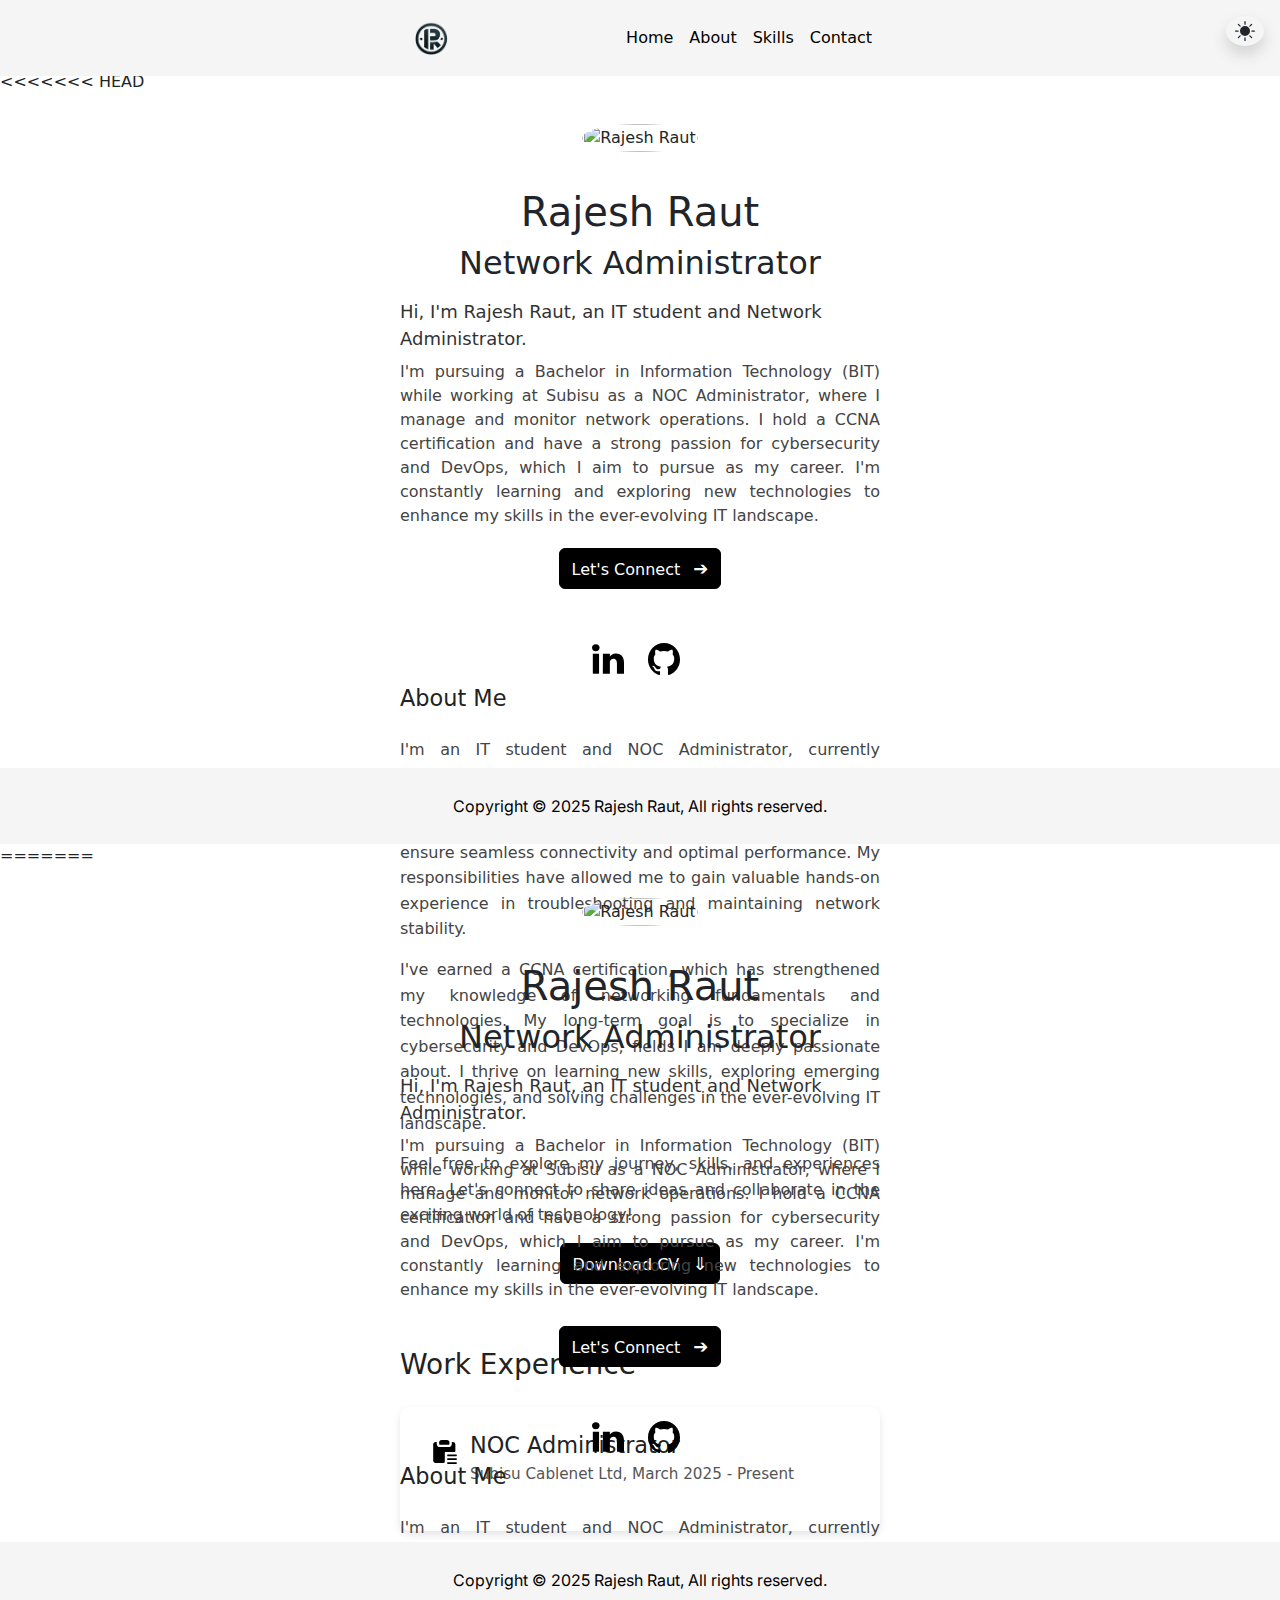
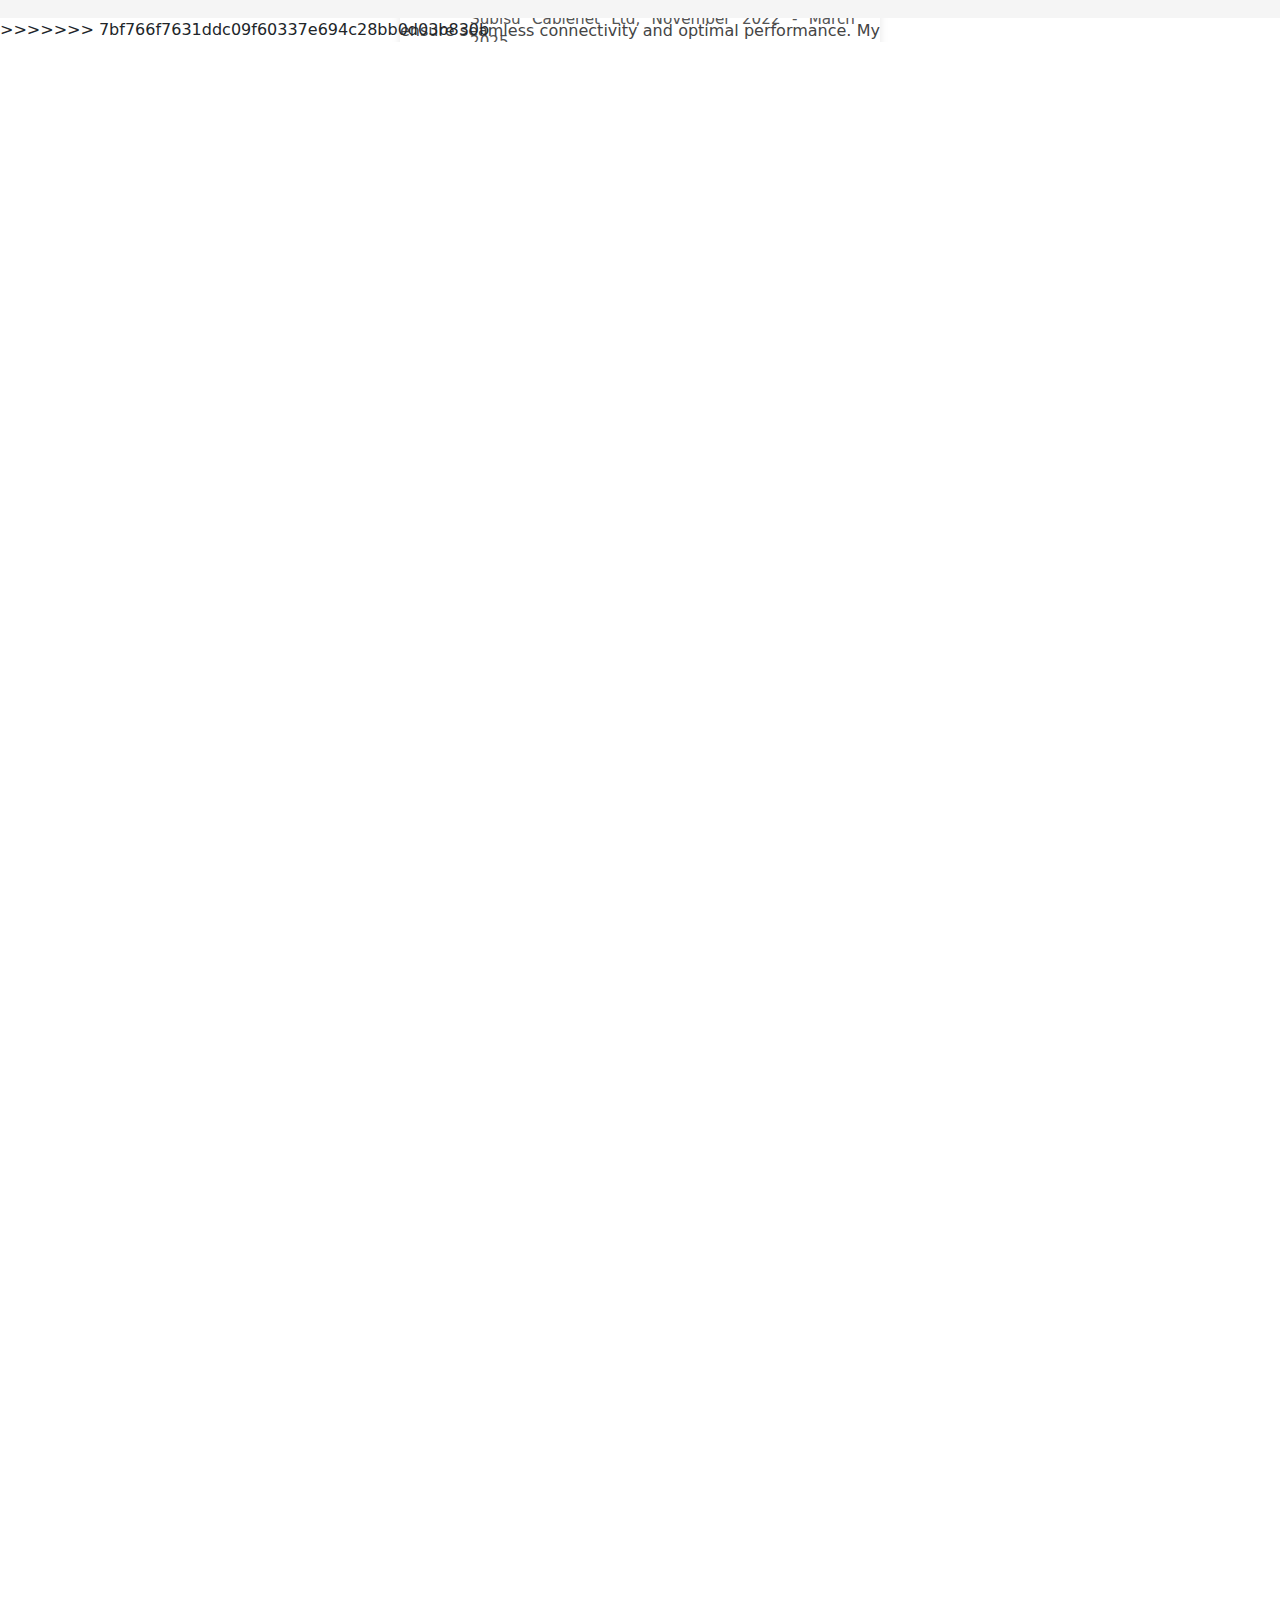
==== commit 16ce7830: "Allignment Issue Fixed" ====
--- a/index.html
+++ b/index.html
@@ -1,3 +1,4 @@
+<<<<<<< HEAD
 <!DOCTYPE html>
 <html lang="en">
 <head>
@@ -353,4 +354,360 @@
     <script src="https://cdn.jsdelivr.net/npm/bootstrap@5.3.3/dist/js/bootstrap.bundle.min.js" integrity="sha384-YvpcrYf0tY3lHB60NNkmXc5s9fDVZLESaAA55NDzOxhy9GkcIdslK1eN7N6jIeHz" crossorigin="anonymous"></script>
     <script src="static/js/index.js"></script>
 </body>
+=======
+<!DOCTYPE html>
+<html lang="en">
+<head>
+    <meta charset="UTF-8">
+    <meta name="viewport" content="width=device-width, initial-scale=1.0">
+    <title>Home</title>
+    <link rel="stylesheet" href="static/css/style.css">
+    <link href="https://fonts.googleapis.com/css2?family=Inter:wght@400;500;600&display=swap" rel="stylesheet">
+    <link href="https://cdn.jsdelivr.net/npm/bootstrap@5.3.3/dist/css/bootstrap.min.css" rel="stylesheet" integrity="sha384-QWTKZyjpPEjISv5WaRU9OFeRpok6YctnYmDr5pNlyT2bRjXh0JMhjY6hW+ALEwIH" crossorigin="anonymous">
+</head>
+<body>
+<header>
+    <nav class="navbar navbar-expand-lg fixed-top">
+        <div class="container-fluid">
+            <a class="navbar-brand" href="index.html">
+                <img src="static/images/logo.png" alt="Logo" style="height: 50px;">
+            </a>
+    
+            <!-- Toggle button visible only on small screens -->
+            <div class="d-lg-none">
+                <button class="btn btn-sm rounded-circle shadow" id="darkModeToggle">
+                    <!-- Sun SVG icon -->
+                    <svg xmlns="http://www.w3.org/2000/svg" width="16" height="16" fill="currentColor" viewBox="0 0 16 16" class="sun-icon">
+                        <path d="M8 12a4 4 0 1 0 0-8 4 4 0 0 0 0 8zM8 0a.5.5 0 0 1 .5.5v2a.5.5 0 0 1-1 0v-2A.5.5 0 0 1 8 0zm0 13a.5.5 0 0 1 .5.5v2a.5.5 0 0 1-1 0v-2A.5.5 0 0 1 8 13zm8-5a.5.5 0 0 1-.5.5h-2a.5.5 0 0 1 0-1h2a.5.5 0 0 1 .5.5zM3 8a.5.5 0 0 1-.5.5h-2a.5.5 0 0 1 0-1h2A.5.5 0 0 1 3 8zm10.657-5.657a.5.5 0 0 1 0 .707l-1.414 1.415a.5.5 0 1 1-.707-.708l1.414-1.414a.5.5 0 0 1 .707 0zm-9.193 9.193a.5.5 0 0 1 0 .707L3.05 13.657a.5.5 0 0 1-.707-.707l1.414-1.414a.5.5 0 0 1 .707 0zm9.193 2.121a.5.5 0 0 1-.707 0l-1.414-1.414a.5.5 0 0 1 .707-.707l1.414 1.414a.5.5 0 0 1 0 .707zM4.464 4.465a.5.5 0 0 1-.707 0L2.343 3.05a.5.5 0 1 1 .707-.707l1.414 1.414a.5.5 0 0 1 0 .708z"/>
+                    </svg>
+                    <!-- Moon SVG icon -->
+                    <svg xmlns="http://www.w3.org/2000/svg" width="16" height="16" fill="currentColor" viewBox="0 0 16 16" class="moon-icon d-none">
+                        <path d="M6 .278a.768.768 0 0 1 .08.858 7.208 7.208 0 0 0-.878 3.46c0 4.021 3.278 7.277 7.318 7.277.527 0 1.04-.055 1.533-.16a.787.787 0 0 1 .81.316.733.733 0 0 1-.031.893A8.349 8.349 0 0 1 8.344 16C3.734 16 0 12.286 0 7.71 0 4.266 2.114 1.312 5.124.06A.752.752 0 0 1 6 .278z"/>
+                    </svg>
+                </button>
+            </div>
+            
+            <button class="navbar-toggler ms-auto" type="button" data-bs-toggle="collapse" data-bs-target="#navbarSupportedContent" aria-controls="navbarSupportedContent" aria-expanded="false" aria-label="Toggle navigation">
+                <span class="navbar-toggler-icon"></span>
+            </button>
+    
+            <div class="collapse navbar-collapse" id="navbarSupportedContent">
+                <ul class="navbar-nav ms-auto">
+                    <li class="nav-item">
+                        <a class="nav-link active" aria-current="page" href="#home">Home</a>
+                    </li>
+                    <li class="nav-item">
+                        <a class="nav-link active" href="#about">About</a>
+                    </li>
+                    <li class="nav-item">
+                        <a class="nav-link active" href="#skills">Skills</a>
+                    </li>
+                    <li class="nav-item">
+                        <a class="nav-link active" href="#contact">Contact</a>
+                    </li>
+                </ul>
+            </div>
+            
+            <!-- Toggle button visible only on large screens -->
+            <div class="position-fixed top-0 end-0 p-3 d-none d-lg-block">
+                <button class="btn btn-sm rounded-circle shadow" id="darkModeToggleLg">
+                    <!-- Sun SVG icon -->
+                    <svg xmlns="http://www.w3.org/2000/svg" width="16" height="16" fill="currentColor" viewBox="0 0 16 16" class="sun-icon">
+                        <path d="M8 12a4 4 0 1 0 0-8 4 4 0 0 0 0 8zM8 0a.5.5 0 0 1 .5.5v2a.5.5 0 0 1-1 0v-2A.5.5 0 0 1 8 0zm0 13a.5.5 0 0 1 .5.5v2a.5.5 0 0 1-1 0v-2A.5.5 0 0 1 8 13zm8-5a.5.5 0 0 1-.5.5h-2a.5.5 0 0 1 0-1h2a.5.5 0 0 1 .5.5zM3 8a.5.5 0 0 1-.5.5h-2a.5.5 0 0 1 0-1h2A.5.5 0 0 1 3 8zm10.657-5.657a.5.5 0 0 1 0 .707l-1.414 1.415a.5.5 0 1 1-.707-.708l1.414-1.414a.5.5 0 0 1 .707 0zm-9.193 9.193a.5.5 0 0 1 0 .707L3.05 13.657a.5.5 0 0 1-.707-.707l1.414-1.414a.5.5 0 0 1 .707 0zm9.193 2.121a.5.5 0 0 1-.707 0l-1.414-1.414a.5.5 0 0 1 .707-.707l1.414 1.414a.5.5 0 0 1 0 .707zM4.464 4.465a.5.5 0 0 1-.707 0L2.343 3.05a.5.5 0 1 1 .707-.707l1.414 1.414a.5.5 0 0 1 0 .708z"/>
+                    </svg>
+                    <!-- Moon SVG icon -->
+                    <svg xmlns="http://www.w3.org/2000/svg" width="16" height="16" fill="currentColor" viewBox="0 0 16 16" class="moon-icon d-none">
+                        <path d="M6 .278a.768.768 0 0 1 .08.858 7.208 7.208 0 0 0-.878 3.46c0 4.021 3.278 7.277 7.318 7.277.527 0 1.04-.055 1.533-.16a.787.787 0 0 1 .81.316.733.733 0 0 1-.031.893A8.349 8.349 0 0 1 8.344 16C3.734 16 0 12.286 0 7.71 0 4.266 2.114 1.312 5.124.06A.752.752 0 0 1 6 .278z"/>
+                    </svg>
+                </button>
+            </div>
+        </div>
+    </nav>
+</header>
+    <main>
+        <section id="home">
+            <div class="container-fluid px-0">
+                <div class="row mx-0">
+                    <div class="col-12 px-0">
+                        <div class="content">
+                            <div class="image mb-3">
+                                <img src="static/images/rajesh.jpg" alt="Rajesh Raut" class="img-fluid rounded-circle">
+                            </div>
+                            <h1>Rajesh Raut</h1>
+                            <h2 class="mb-3">Network Administrator</h2>
+                            <p class="intro mb-2">
+                                Hi, I'm Rajesh Raut, an IT student and Network Administrator.
+                            </p>
+                            <p class="description mb-4">
+                                I'm pursuing a Bachelor in Information Technology (BIT) while working at Subisu as a 
+                                NOC Administrator, where I manage and monitor network operations.  
+                                I hold a CCNA certification and have a strong passion for cybersecurity and 
+                                DevOps, which I aim to pursue as my career. I'm constantly learning and exploring new technologies
+                                to enhance my skills in the ever-evolving IT landscape.
+                            </p>
+                            <div class="btn-connect mb-4">
+                                <a href="#contact" class="btn btn-primary">
+                                    Let's Connect
+                                    <span class="icon ms-2">➔</span>
+                                </a>
+                            </div>
+                            <div class="socials d-flex justify-content-center gap-3">
+                                <a href="https://linkedin.com/in/rautrajess01" target="_blank" class="social-icon">
+                                    <svg fill="#000000" version="1.1" id="Layer_1" xmlns="http://www.w3.org/2000/svg" xmlns:xlink="http://www.w3.org/1999/xlink" 
+                                        viewBox="-271 283.9 256 235.1" xml:space="preserve" width="32" height="32">
+                                        <g>
+                                            <rect x="-264.4" y="359.3" width="49.9" height="159.7"/>
+                                            <path d="M-240.5,283.9c-18.4,0-30.5,11.9-30.5,27.7c0,15.5,11.7,27.7,29.8,27.7h0.4c18.8,0,30.5-12.3,30.4-27.7
+                                                C-210.8,295.8-222.1,283.9-240.5,283.9z"/>
+                                            <path d="M-78.2,357.8c-28.6,0-46.5,15.6-49.8,26.6v-25.1h-56.1c0.7,13.3,0,159.7,0,159.7h56.1v-86.3c0-4.9-0.2-9.7,1.2-13.1
+                                                c3.8-9.6,12.1-19.6,27-19.6c19.5,0,28.3,14.8,28.3,36.4V519h56.6v-88.8C-14.9,380.8-42.7,357.8-78.2,357.8z"/>
+                                        </g>
+                                    </svg>
+                                </a>
+                                <a href="https://github.com/rautrajess01" target="_blank" class="social-icon">
+                                    <svg width="32" height="32" viewBox="0 0 20 20" version="1.1" xmlns="http://www.w3.org/2000/svg" xmlns:xlink="http://www.w3.org/1999/xlink">
+                                        <title>github</title>
+                                        <g id="Page-1" stroke="none" stroke-width="1" fill="none" fill-rule="evenodd">
+                                            <g id="Dribbble-Light-Preview" transform="translate(-140.000000, -7559.000000)">
+                                                <g id="icons" transform="translate(56.000000, 160.000000)">
+                                                    <path d="M94,7399 C99.523,7399 104,7403.59 104,7409.253 C104,7413.782 101.138,7417.624 97.167,7418.981 C96.66,7419.082 96.48,7418.762 96.48,7418.489 C96.48,7418.151 96.492,7417.047 96.492,7415.675 C96.492,7414.719 96.172,7414.095 95.813,7413.777 C98.04,7413.523 100.38,7412.656 100.38,7408.718 C100.38,7407.598 99.992,7406.684 99.35,7405.966 C99.454,7405.707 99.797,7404.664 99.252,7403.252 C99.252,7403.252 98.414,7402.977 96.505,7404.303 C95.706,7404.076 94.85,7403.962 94,7403.958 C93.15,7403.962 92.295,7404.076 91.497,7404.303 C89.586,7402.977 88.746,7403.252 88.746,7403.252 C88.203,7404.664 88.546,7405.707 88.649,7405.966 C88.01,7406.684 87.619,7407.598 87.619,7408.718 C87.619,7412.646 89.954,7413.526 92.175,7413.785 C91.889,7414.041 91.63,7414.493 91.54,7415.156 C90.97,7415.418 89.522,7415.871 88.63,7414.304 C88.63,7414.304 88.101,7413.319 87.097,7413.247 C87.097,7413.247 86.122,7413.234 87.029,7413.87 C87.029,7413.87 87.684,7414.185 88.139,7415.37 C88.139,7415.37 88.726,7417.2 91.508,7416.58 C91.513,7417.437 91.522,7418.245 91.522,7418.489 C91.522,7418.76 91.338,7419.077 90.839,7418.982 C86.865,7417.627 84,7413.783 84,7409.253 C84,7403.59 88.478,7399 94,7399" id="github-icon"></path>
+                                                </g>
+                                            </g>
+                                        </g>
+                                    </svg>
+                                </a>                                
+                            </div>
+                        </div>
+                    </div>
+                </div>
+            </div>
+        </section>
+        <section id="about">
+            <div class="about-container">
+                <h1 class="title">About Me</h1>
+                <div class="introduction">
+                    <p class="description">I'm an IT student and NOC Administrator, currently pursuing a Bachelor's degree in Information Technology (BIT) while working at Subisu. In my role as a NOC Administrator, I manage and monitor network operations to ensure seamless connectivity and optimal performance. My responsibilities have allowed me to gain valuable hands-on experience in troubleshooting and maintaining network stability.</p>
+        
+                    <p class="description"> I've earned a CCNA certification, which has strengthened my knowledge of networking fundamentals and technologies. My long-term goal is to specialize in cybersecurity and DevOps, fields I am deeply passionate about. I thrive on learning new skills, exploring emerging technologies, and solving challenges in the ever-evolving IT landscape.</p>
+                        
+                    <p class="description">Feel free to explore my journey, skills, and experiences here. Let's connect to share ideas and collaborate in the exciting world of technology!</p>
+                </div>
+                <div class="btn-connect mb-4">
+                    <a href="static/CV/Rajesh_Resume.pdf" download="Rajesh_Resume.pdf" class="btn btn-primary">
+                        Download CV 
+                        <span class="icon ms-2">&#x21d3;
+                        </span>
+                    </a>
+                    </div>
+                <h2 class="title">Work Experience</h2>
+                <div class="experience-grid">
+                    <div class="experience-card">
+                        <div class="experience-header">
+                            <div class="svg-icon">
+                                <svg xmlns="http://www.w3.org/2000/svg" fill="#000000"  viewBox="0 0 100 100" enable-background="new 0 0 100 100" xml:space="preserve">
+                                    <path d="M37.3,31.9h21.8c1.1,0,2-0.9,2-2v-4c0-3.3-2.7-5.9-5.9-5.9H41.3c-3.3,0-5.9,2.7-5.9,5.9v4  C35.3,31,36.2,31.9,37.3,31.9z"/>
+                                    <path d="M70,24.9h-2c-0.6,0-1,0.4-1,1v4c0,4.4-3.6,7.9-7.9,7.9H37.3c-4.4,0-7.9-3.6-7.9-7.9v-4c0-0.6-0.4-1-1-1h-2  c-3.3,0-5.9,2.7-5.9,5.9v40.6c0,3.3,2.7,5.9,5.9,5.9h20c2.8,0,3.1-2.3,3.1-3.1V52.8c0-2.3,1.3-2.8,2-2.8h21.6c2.4,0,2.8-2.1,2.8-2.8  V31C76,27.6,73.3,24.9,70,24.9z"/>
+                                    <path d="M78.4,60.4H56.6c-0.6,0-1.1-0.5-1.1-1.1v-2.2c0-0.6,0.5-1.1,1.1-1.1h21.8c0.6,0,1.1,0.5,1.1,1.1v2.2  C79.5,59.9,79,60.4,78.4,60.4z M78.4,70.2H56.6c-0.6,0-1.1-0.5-1.1-1.1v-2.2c0-0.6,0.5-1.1,1.1-1.1h21.8c0.6,0,1.1,0.5,1.1,1.1v2.2  C79.5,69.7,79,70.2,78.4,70.2z M78.4,80H56.6c-0.6,0-1.1-0.5-1.1-1.1v-2.2c0-0.6,0.5-1.1,1.1-1.1h21.8c0.6,0,1.1,0.5,1.1,1.1v2.2  C79.5,79.5,79,80,78.4,80z"/>
+                                    </svg>
+                            </div>
+                            <div class="experience-title">
+                                <h3 class="title">NOC Administrator</h3>
+                                <p class="description">Subisu Cablenet Ltd, March 2025 - Present</p>
+                            </div>
+                        </div>
+                    </div>
+                    
+                    <div class="experience-card">
+                        <div class="experience-header">
+                            <div class="svg-icon">
+                                <svg xmlns="http://www.w3.org/2000/svg" fill="#000000"  viewBox="0 0 100 100" enable-background="new 0 0 100 100" xml:space="preserve">
+                                    <path d="M37.3,31.9h21.8c1.1,0,2-0.9,2-2v-4c0-3.3-2.7-5.9-5.9-5.9H41.3c-3.3,0-5.9,2.7-5.9,5.9v4  C35.3,31,36.2,31.9,37.3,31.9z"/>
+                                    <path d="M70,24.9h-2c-0.6,0-1,0.4-1,1v4c0,4.4-3.6,7.9-7.9,7.9H37.3c-4.4,0-7.9-3.6-7.9-7.9v-4c0-0.6-0.4-1-1-1h-2  c-3.3,0-5.9,2.7-5.9,5.9v40.6c0,3.3,2.7,5.9,5.9,5.9h20c2.8,0,3.1-2.3,3.1-3.1V52.8c0-2.3,1.3-2.8,2-2.8h21.6c2.4,0,2.8-2.1,2.8-2.8  V31C76,27.6,73.3,24.9,70,24.9z"/>
+                                    <path d="M78.4,60.4H56.6c-0.6,0-1.1-0.5-1.1-1.1v-2.2c0-0.6,0.5-1.1,1.1-1.1h21.8c0.6,0,1.1,0.5,1.1,1.1v2.2  C79.5,59.9,79,60.4,78.4,60.4z M78.4,70.2H56.6c-0.6,0-1.1-0.5-1.1-1.1v-2.2c0-0.6,0.5-1.1,1.1-1.1h21.8c0.6,0,1.1,0.5,1.1,1.1v2.2  C79.5,69.7,79,70.2,78.4,70.2z M78.4,80H56.6c-0.6,0-1.1-0.5-1.1-1.1v-2.2c0-0.6,0.5-1.1,1.1-1.1h21.8c0.6,0,1.1,0.5,1.1,1.1v2.2  C79.5,79.5,79,80,78.4,80z"/>
+                                    </svg>
+                            </div>
+                            <div class="experience-title">
+                                <h3 class="title">Technical Support Assistant</h3>
+                                <p class="description">Subisu Cablenet Ltd, November 2022 - March 2025</p>
+                            </div>
+                        </div>
+                    </div>
+                </div>
+                
+                <h2 class="title">Education</h2>
+                <div class="experience-grid">
+                    <div class="experience-card">
+                        <div class="experience-header">
+                            <div class="svg-icon">
+                                <svg xmlns="http://www.w3.org/2000/svg" xmlns:xlink="http://www.w3.org/1999/xlink" fill="#000000"  version="1.1" id="Capa_1" viewBox="0 0 512 512" xml:space="preserve">
+                                    <g>
+                                        <path d="M376,208c-4.418,0-8,3.582-8,8v256c0,13.234-10.766,24-24,24H40c-13.234,0-24-10.766-24-24V168c0-13.234,10.766-24,24-24   h256c4.418,0,8-3.582,8-8s-3.582-8-8-8H40c-22.056,0-40,17.944-40,40v304c0,22.056,17.944,40,40,40h304c22.056,0,40-17.944,40-40   V216C384,211.582,380.418,208,376,208z"/>
+                                        <path d="M502.628,9.377C496.586,3.33,488.55,0,480,0s-16.586,3.33-22.625,9.375L200.406,266.343   c-0.759,0.759-1.358,1.663-1.76,2.658l-23.031,56.969c-1.203,2.977-0.51,6.385,1.76,8.655c1.53,1.53,3.576,2.343,5.658,2.343   c1.009,0,2.026-0.19,2.997-0.583l56.969-23.031c0.995-0.402,1.899-1.001,2.658-1.76L502.625,54.627   C508.67,48.583,512,40.548,512,32S508.67,15.417,502.628,9.377z M240.969,293.655l-22.624-22.624L455.031,34.345l22.624,22.624   L240.969,293.655z M209.508,284.822l17.67,17.67l-29.662,11.992L209.508,284.822z M491.312,43.312l-2.343,2.343l-22.624-22.624   l2.346-2.346C471.709,17.664,475.726,16,480,16s8.291,1.664,11.313,4.689C494.335,23.71,496,27.728,496,32   S494.335,40.29,491.312,43.312z"/>
+                                        <path d="M240,200c0-4.418-3.582-8-8-8H72c-4.418,0-8,3.582-8,8s3.582,8,8,8h160C236.418,208,240,204.418,240,200z"/>
+                                        <path d="M200,240c0-4.418-3.582-8-8-8H72c-4.418,0-8,3.582-8,8s3.582,8,8,8h120C196.418,248,200,244.418,200,240z"/>
+                                        <path d="M168,272H72c-4.418,0-8,3.582-8,8s3.582,8,8,8h96c4.418,0,8-3.582,8-8S172.418,272,168,272z"/>
+                                        <path d="M72,328h80c4.418,0,8-3.582,8-8s-3.582-8-8-8H72c-4.418,0-8,3.582-8,8S67.582,328,72,328z"/>
+                                        <path d="M264,320c0,4.418,3.582,8,8,8h40c4.418,0,8-3.582,8-8s-3.582-8-8-8h-40C267.582,312,264,315.582,264,320z"/>
+                                        <path d="M317.66,285.66c1.49-1.49,2.34-3.55,2.34-5.66c0-2.11-0.85-4.17-2.34-5.66c-1.49-1.49-3.55-2.34-5.66-2.34   c-2.1,0-4.17,0.85-5.66,2.34c-1.49,1.49-2.34,3.56-2.34,5.66c0,2.11,0.85,4.17,2.34,5.66c1.49,1.49,3.56,2.34,5.66,2.34   S316.17,287.15,317.66,285.66z"/>
+                                        <path d="M64,360c0,4.418,3.582,8,8,8h240c4.418,0,8-3.582,8-8s-3.582-8-8-8H72C67.582,352,64,355.582,64,360z"/>
+                                        <path d="M312,392H72c-4.418,0-8,3.582-8,8s3.582,8,8,8h240c4.418,0,8-3.582,8-8S316.418,392,312,392z"/>
+                                        <path d="M312,432H72c-4.418,0-8,3.582-8,8s3.582,8,8,8h240c4.418,0,8-3.582,8-8S316.418,432,312,432z"/>
+                                    </g>
+                                    </svg>
+                            </div>
+                            <div class="experience-title">
+                                <h3 class="title">Bachelor In Information Technology</h3>
+                                <p class="description">Lincoln University College, October 2023 - Present</p>
+                            </div>
+                        </div>
+                    </div>
+                    
+                    <div class="experience-card">
+                        <div class="experience-header">
+                            <div class="svg-icon">
+                                <svg xmlns="http://www.w3.org/2000/svg" xmlns:xlink="http://www.w3.org/1999/xlink" fill="#000000"  version="1.1" id="Capa_1" viewBox="0 0 512 512" xml:space="preserve">
+                                    <g>
+                                        <path d="M376,208c-4.418,0-8,3.582-8,8v256c0,13.234-10.766,24-24,24H40c-13.234,0-24-10.766-24-24V168c0-13.234,10.766-24,24-24   h256c4.418,0,8-3.582,8-8s-3.582-8-8-8H40c-22.056,0-40,17.944-40,40v304c0,22.056,17.944,40,40,40h304c22.056,0,40-17.944,40-40   V216C384,211.582,380.418,208,376,208z"/>
+                                        <path d="M502.628,9.377C496.586,3.33,488.55,0,480,0s-16.586,3.33-22.625,9.375L200.406,266.343   c-0.759,0.759-1.358,1.663-1.76,2.658l-23.031,56.969c-1.203,2.977-0.51,6.385,1.76,8.655c1.53,1.53,3.576,2.343,5.658,2.343   c1.009,0,2.026-0.19,2.997-0.583l56.969-23.031c0.995-0.402,1.899-1.001,2.658-1.76L502.625,54.627   C508.67,48.583,512,40.548,512,32S508.67,15.417,502.628,9.377z M240.969,293.655l-22.624-22.624L455.031,34.345l22.624,22.624   L240.969,293.655z M209.508,284.822l17.67,17.67l-29.662,11.992L209.508,284.822z M491.312,43.312l-2.343,2.343l-22.624-22.624   l2.346-2.346C471.709,17.664,475.726,16,480,16s8.291,1.664,11.313,4.689C494.335,23.71,496,27.728,496,32   S494.335,40.29,491.312,43.312z"/>
+                                        <path d="M240,200c0-4.418-3.582-8-8-8H72c-4.418,0-8,3.582-8,8s3.582,8,8,8h160C236.418,208,240,204.418,240,200z"/>
+                                        <path d="M200,240c0-4.418-3.582-8-8-8H72c-4.418,0-8,3.582-8,8s3.582,8,8,8h120C196.418,248,200,244.418,200,240z"/>
+                                        <path d="M168,272H72c-4.418,0-8,3.582-8,8s3.582,8,8,8h96c4.418,0,8-3.582,8-8S172.418,272,168,272z"/>
+                                        <path d="M72,328h80c4.418,0,8-3.582,8-8s-3.582-8-8-8H72c-4.418,0-8,3.582-8,8S67.582,328,72,328z"/>
+                                        <path d="M264,320c0,4.418,3.582,8,8,8h40c4.418,0,8-3.582,8-8s-3.582-8-8-8h-40C267.582,312,264,315.582,264,320z"/>
+                                        <path d="M317.66,285.66c1.49-1.49,2.34-3.55,2.34-5.66c0-2.11-0.85-4.17-2.34-5.66c-1.49-1.49-3.55-2.34-5.66-2.34   c-2.1,0-4.17,0.85-5.66,2.34c-1.49,1.49-2.34,3.56-2.34,5.66c0,2.11,0.85,4.17,2.34,5.66c1.49,1.49,3.56,2.34,5.66,2.34   S316.17,287.15,317.66,285.66z"/>
+                                        <path d="M64,360c0,4.418,3.582,8,8,8h240c4.418,0,8-3.582,8-8s-3.582-8-8-8H72C67.582,352,64,355.582,64,360z"/>
+                                        <path d="M312,392H72c-4.418,0-8,3.582-8,8s3.582,8,8,8h240c4.418,0,8-3.582,8-8S316.418,392,312,392z"/>
+                                        <path d="M312,432H72c-4.418,0-8,3.582-8,8s3.582,8,8,8h240c4.418,0,8-3.582,8-8S316.418,432,312,432z"/>
+                                    </g>
+                                    </svg>                            </div>
+                            <div class="experience-title">
+                                <h3 class="title">High School(+2)</h3>
+                                <p class="description">Goldengate Intl College, June 2019- April 2021</p>
+                            </div>
+                        </div>
+                    </div>
+                </div>
+                
+                <h2 class="title">Certification</h2>
+                <div class="experience-grid">
+                    <div class="experience-card">
+                        <div class="experience-header">
+                            <div class="svg-icon">
+                                <svg xmlns="http://www.w3.org/2000/svg" xmlns:xlink="http://www.w3.org/1999/xlink" fill="#000000" version="1.1" id="Layer_1" viewBox="0 0 299.594 299.594" xml:space="preserve">
+                                    <g>
+                                        <g>
+                                            <g>
+                                                <path d="M242.974,139.731H43.02c-4.059,0-7.35,3.291-7.35,7.35c0,4.06,3.291,7.35,7.35,7.35h199.954c4.06,0,7.35-3.291,7.35-7.35     S247.034,139.731,242.974,139.731z"/>
+                                                <path d="M197.45,173.151H43.02c-4.059,0-7.35,3.291-7.35,7.35c0,4.059,3.291,7.35,7.35,7.35h154.43c4.06,0,7.35-3.291,7.35-7.35     C204.8,176.441,201.511,173.151,197.45,173.151z"/>
+                                                <path d="M94.881,116.246h96.231c4.06,0,7.35-3.291,7.35-7.35V59.073c0-4.059-3.29-7.35-7.35-7.35H94.881     c-4.059,0-7.35,3.291-7.35,7.35v49.822C87.531,112.955,90.822,116.246,94.881,116.246z M102.231,66.423h81.531v35.122h-81.531     V66.423z"/>
+                                                <path d="M285.993,170.54V23.24c0-4.059-3.29-7.35-7.35-7.35H7.35C3.291,15.89,0,19.181,0,23.24v194.839     c0,4.059,3.291,7.35,7.35,7.35h217.81c1.048,1.427,2.187,2.781,3.406,4.061v46.86c0,6.552,7.948,9.794,12.548,5.197     l17.275-17.276l17.276,17.276c4.613,4.611,12.548,1.347,12.548-5.197v-46.86C304.177,212.725,303.264,186.154,285.993,170.54z      M218.326,210.728H14.7V30.59h256.593v131.36C240.788,151.908,210.759,179.337,218.326,210.728z M273.512,258.604l-9.926-9.926     c-2.869-2.868-7.523-2.87-10.395,0l-9.925,9.925v-19.172c9.664,3.815,20.575,3.816,30.247,0V258.604z M258.389,227.607     c-14.688,0-26.504-11.985-26.504-26.505c0-14.612,11.887-26.504,26.504-26.504c14.645,0,26.505,11.929,26.505,26.504     C284.893,215.747,272.973,227.607,258.389,227.607z"/>
+                                            </g>
+                                        </g>
+                                    </g>
+                                    </svg>                            </div>
+                            <div class="experience-title">
+                                <h3 class="title">
+                                    <a class="title" href="https://cp.certmetrics.com/cisco/en/public/verify/credential/975a9391f03a4e5a9f9e9dc91a0b2097">Cisco Certified Network Associate(CCNA)</a>
+                                </h3>
+                                <p class="description">June 2024 - June 2027</p>
+                            </div>
+                            <div class="cert-logo">
+                                <img src="static/images/ccna_sm.jpg" alt="CCNA Certification">
+                            </div>
+                        </div>
+                    </div>
+                </div>
+            </div>
+        </section>
+    
+        <section id="skills">
+            <div class="container skills-container">
+                <h2 class="text-center mb-4">Skills</h2>
+                <div class="row">
+                    <div class="col-md-6">
+                        <div class="skill-card">
+                            <h3>Network and Security</h3>
+                            <ul>
+                                <li><b>Routing & Switching:</b> Configuration and troubleshooting of networks.</li>
+                                <li><b>Firewalls:</b> Implementing security policies and rules.</li>
+                                <li><b>VPN & Secure Connections:</b> Ensuring encrypted remote access.</li>
+                                <li><b>Network Monitoring:</b> Using tools like Wireshark and Nagios.</li>
+                            </ul>
+                        </div>
+                    </div>
+                    <div class="col-md-6">
+                        <div class="skill-card">
+                            <h3>Programming</h3>
+                            <ul>
+                                <li><b>Java:</b> OOP concepts, data structures, and backend development.</li>
+                                <li><b>Python:</b> Scripting, automation, and security tools.</li>
+                                <li><b>Web Development:</b> HTML, CSS, Bootstrap for responsive design.</li>
+                                <li><b>Linux Scripting:</b> Bash scripting for automation.</li>
+                            </ul>
+                        </div>
+                    </div>
+                </div>
+            </div>
+        </section>
+        <section id="contact" class="container">
+            <h1 class="title text-center">Connect With Me</h1>
+            <div class="mail-linkedin">
+            <div class="row justify-content-center">
+                <div class="col-12 mb-4">
+                    <div class="card mail h-100 transition">
+                        <div class="card-body text-center">
+                            <svg class="email-svg" xmlns="http://www.w3.org/2000/svg" width="80px" height="80px" viewBox="0 0 1024 1024" fill="#000000" class="icon" version="1.1"><path d="M952.352 799.912c-4.422 0-8.078-3.576-8.078-7.998 0-4.42 3.5-7.998 7.906-7.998h0.172a8.004 8.004 0 0 1 7.996 7.998 8.002 8.002 0 0 1-7.996 7.998zM920.36 799.912c-4.422 0-8.074-3.576-8.074-7.998 0-4.42 3.496-7.998 7.902-7.998h0.172a8 8 0 0 1 0 15.996zM888.372 799.912c-4.422 0-8.078-3.576-8.078-7.998 0-4.42 3.5-7.998 7.906-7.998h0.172a8.004 8.004 0 0 1 7.996 7.998 8.002 8.002 0 0 1-7.996 7.998zM40.628 160.108c-4.42 0-8.076-3.576-8.076-7.998s3.498-7.998 7.904-7.998h0.172c4.406 0 7.998 3.576 7.998 7.998s-3.592 7.998-7.998 7.998zM72.62 160.108c-4.42 0-8.076-3.576-8.076-7.998s3.498-7.998 7.904-7.998h0.172c4.406 0 7.998 3.576 7.998 7.998s-3.594 7.998-7.998 7.998zM104.61 160.108c-4.42 0-8.076-3.576-8.076-7.998s3.498-7.998 7.904-7.998h0.172c4.406 0 7.998 3.576 7.998 7.998s-3.594 7.998-7.998 7.998z" fill=""/><path d="M1015.848 176.104H8.156a7.994 7.994 0 0 1-7.998-7.998v-15.996c0-13.23 10.762-23.994 23.992-23.994h975.702c13.23 0 23.992 10.764 23.992 23.994v15.996a7.994 7.994 0 0 1-7.996 7.998zM16.152 160.108h991.696v-7.998a8.008 8.008 0 0 0-7.996-7.998H24.15a8.008 8.008 0 0 0-7.998 7.998v7.998z" fill=""/><path d="M919.876 895.882a7.98 7.98 0 0 1-2.812-0.516l-126.602-47.47H8.156a7.994 7.994 0 0 1-7.998-7.998V168.106a7.994 7.994 0 0 1 7.998-7.998h1007.692a7.994 7.994 0 0 1 7.996 7.998v671.792a7.992 7.992 0 0 1-7.996 7.998h-87.976v39.988a8 8 0 0 1-3.434 6.576 8.034 8.034 0 0 1-4.562 1.422zM16.152 831.902h775.762c0.954 0 1.906 0.172 2.812 0.516l117.152 43.924v-36.444a7.99 7.99 0 0 1 7.996-7.996h87.972V176.104H16.152v655.798z" fill=""/><path d="M152.094 368.044c-23.914 0-55.966-33.646-55.966-68.058 0-34.152 24.054-59.902 55.966-59.902 31.928 0 55.998 25.75 55.998 59.902 0 34.412-32.068 68.058-55.998 68.058z m0-111.966c-23.164 0-39.972 18.462-39.972 43.908 0 27.43 27.148 52.062 39.972 52.062 13.168 0 40.004-24.102 40.004-52.062 0-25.444-16.822-43.908-40.004-43.908z" fill=""/><path d="M220.588 387.29c-0.968 0-1.966-0.18-2.92-0.554-41.566-16.324-41.566-22.072-41.566-26.688a7.994 7.994 0 0 1 15.214-3.444c3.936 3.108 19.338 10.192 32.194 15.246a8.008 8.008 0 0 1 4.53 10.364 8.02 8.02 0 0 1-7.452 5.076z" fill=""/><path d="M184.1 368.044a7.994 7.994 0 0 1-7.998-7.998v-19.658c0-4.42 3.578-7.998 7.998-7.998s7.998 3.578 7.998 7.998v19.658a7.994 7.994 0 0 1-7.998 7.998zM83.632 387.29a8.02 8.02 0 0 1-7.452-5.078 8.006 8.006 0 0 1 4.53-10.364c12.856-5.052 28.258-12.136 32.194-15.246a7.994 7.994 0 0 1 15.214 3.444c0 4.616 0 10.364-41.566 26.688a7.978 7.978 0 0 1-2.92 0.556z" fill=""/><path d="M120.12 368.044a7.994 7.994 0 0 1-7.998-7.998v-19.658a7.994 7.994 0 0 1 7.998-7.998 7.994 7.994 0 0 1 7.998 7.998v19.658a7.994 7.994 0 0 1-7.998 7.998z" fill=""/><path d="M152.11 416.03c-57.326 0-103.968-46.642-103.968-103.968s46.642-103.968 103.968-103.968 103.968 46.642 103.968 103.968-46.642 103.968-103.968 103.968z m0-191.942c-48.5 0-87.972 39.464-87.972 87.974s39.472 87.974 87.972 87.974c48.5 0 87.972-39.464 87.972-87.974s-39.47-87.974-87.972-87.974zM855.894 607.97c-23.93 0-55.984-33.646-55.984-68.056 0-34.154 24.074-59.904 55.984-59.904 31.914 0 55.984 25.75 55.984 59.904 0 34.41-32.054 68.056-55.984 68.056z m0-111.966c-23.164 0-39.988 18.464-39.988 43.91 0 27.958 26.82 52.062 39.988 52.062 12.824 0 39.988-24.634 39.988-52.062 0-25.446-16.824-43.91-39.988-43.91z" fill=""/><path d="M924.376 627.214c-0.968 0-1.968-0.172-2.922-0.546-41.566-16.34-41.566-22.086-41.566-26.696a7.994 7.994 0 0 1 8-7.996c3.184 0 5.918 1.858 7.214 4.544 3.938 3.108 19.336 10.2 32.192 15.244a8.02 8.02 0 0 1 4.532 10.374 8.026 8.026 0 0 1-7.45 5.076z" fill=""/><path d="M887.886 607.97c-4.422 0-8-3.576-8-7.998v-19.65a7.994 7.994 0 0 1 8-7.998 7.994 7.994 0 0 1 7.996 7.998v19.65a7.992 7.992 0 0 1-7.996 7.998zM787.414 627.214c-3.184 0-6.2-1.922-7.45-5.076a8.02 8.02 0 0 1 4.532-10.374c12.856-5.044 28.254-12.136 32.192-15.244a8.004 8.004 0 0 1 7.218-4.544 7.992 7.992 0 0 1 7.996 7.996c0 4.61 0 10.356-41.566 26.696a8.024 8.024 0 0 1-2.922 0.546z" fill=""/><path d="M823.906 607.97c-4.422 0-8-3.576-8-7.998v-19.65a7.994 7.994 0 0 1 8-7.998 7.994 7.994 0 0 1 7.996 7.998v19.65a7.992 7.992 0 0 1-7.996 7.998z" fill=""/><path d="M855.894 655.958c-57.324 0-103.968-46.642-103.968-103.968s46.644-103.968 103.968-103.968c57.328 0 103.968 46.642 103.968 103.968s-46.64 103.968-103.968 103.968z m0-191.944c-48.5 0-87.972 39.464-87.972 87.974 0 48.5 39.472 87.972 87.972 87.972s87.972-39.472 87.972-87.972c0.002-48.508-39.472-87.974-87.972-87.974z" fill=""/><path d="M695.946 416.03H312.062a7.994 7.994 0 0 1-7.998-7.998V331.36l-13.652-13.644a7.994 7.994 0 0 1 0-11.31l13.652-13.652v-76.664a7.994 7.994 0 0 1 7.998-7.998h383.884a7.992 7.992 0 0 1 7.996 7.998v191.942a7.992 7.992 0 0 1-7.996 7.998z m-375.886-15.994h367.886v-175.948H320.06v71.978a7.99 7.99 0 0 1-2.344 5.654l-10.34 10.34 10.34 10.334a7.99 7.99 0 0 1 2.344 5.654v71.988z" fill=""/><path d="M695.946 655.958H312.062a7.994 7.994 0 0 1-7.998-7.998v-191.942a7.994 7.994 0 0 1 7.998-7.998h383.884a7.994 7.994 0 0 1 7.996 7.998v60.668l13.652 13.652a7.996 7.996 0 0 1 0 11.31l-13.652 13.65v92.66c0 4.42-3.578 8-7.996 8zM320.06 639.96h367.886v-87.972c0-2.124 0.844-4.156 2.344-5.654l10.34-10.342-10.34-10.34a7.994 7.994 0 0 1-2.344-5.654v-55.984H320.06v175.946z" fill=""/><path d="M951.868 767.922H56.14a7.994 7.994 0 0 1-7.998-7.998v-63.98a7.994 7.994 0 0 1 7.998-7.998h895.728a7.994 7.994 0 0 1 7.996 7.998v63.98a7.994 7.994 0 0 1-7.996 7.998z m-887.73-15.996h879.73v-47.984H64.138v47.984z" fill=""/><path d="M184.1 799.912H56.14a7.994 7.994 0 0 1-7.998-7.998 7.994 7.994 0 0 1 7.998-7.998h127.96a7.994 7.994 0 0 1 7.998 7.998 7.994 7.994 0 0 1-7.998 7.998z" fill=""/><path d="M647.958 512H360.046a7.994 7.994 0 0 1-7.998-7.998 7.994 7.994 0 0 1 7.998-7.998h287.91c4.422 0 8 3.578 8 7.998a7.994 7.994 0 0 1-7.998 7.998z" fill=""/><path d="M647.958 559.984H360.046a7.992 7.992 0 0 1-7.998-7.996 7.992 7.992 0 0 1 7.998-7.998h287.91c4.422 0 8 3.576 8 7.998a7.992 7.992 0 0 1-7.998 7.996z" fill=""/><path d="M504.002 607.97h-143.956a7.994 7.994 0 0 1-7.998-7.998 7.992 7.992 0 0 1 7.998-7.996h143.956a7.992 7.992 0 0 1 7.998 7.996 7.994 7.994 0 0 1-7.998 7.998z" fill=""/><path d="M647.958 272.074H360.046c-4.42 0-7.998-3.578-7.998-7.998s3.576-7.998 7.998-7.998h287.91c4.422 0 8 3.578 8 7.998s-3.578 7.998-7.998 7.998z" fill=""/><path d="M647.958 320.058H360.046c-4.42 0-7.998-3.576-7.998-7.998s3.576-7.998 7.998-7.998h287.91c4.422 0 8 3.576 8 7.998s-3.578 7.998-7.998 7.998z" fill=""/><path d="M504.002 368.044h-143.956a7.994 7.994 0 0 1-7.998-7.998 7.994 7.994 0 0 1 7.998-7.998h143.956a7.994 7.994 0 0 1 7.998 7.998 7.994 7.994 0 0 1-7.998 7.998z" fill=""/></svg>
+                            <p class="email-title fw-bold mt-3">Email</p>
+                            <p class="email-add">rautrajess01@gmail.com</p>
+                            <div>
+                                <a href="mailto:rautrajess01@gmail.com" class="btn-mail btn btn-dark">
+                                    Write Me 
+                                    <span class="icon">➔</span>
+                                </a>
+                            </div>
+                        </div>
+                    </div>
+                </div>
+                
+                <div class="col-12 mb-4">
+                    <div class="card linkedin h-100 transition">
+                        <div class="card-body text-center">
+                            <svg class="linkedin-svg" fill="#000000" version="1.1" id="Layer_1" xmlns="http://www.w3.org/2000/svg" xmlns:xlink="http://www.w3.org/1999/xlink" 
+                            viewBox="-271 283.9 256 235.1" xml:space="preserve" width="80px" height="80px">
+                            <g>
+                                <rect x="-264.4" y="359.3" width="49.9" height="159.7"/>
+                                <path d="M-240.5,283.9c-18.4,0-30.5,11.9-30.5,27.7c0,15.5,11.7,27.7,29.8,27.7h0.4c18.8,0,30.5-12.3,30.4-27.7
+                                    C-210.8,295.8-222.1,283.9-240.5,283.9z"/>
+                                <path d="M-78.2,357.8c-28.6,0-46.5,15.6-49.8,26.6v-25.1h-56.1c0.7,13.3,0,159.7,0,159.7h56.1v-86.3c0-4.9-0.2-9.7,1.2-13.1
+                                    c3.8-9.6,12.1-19.6,27-19.6c19.5,0,28.3,14.8,28.3,36.4V519h56.6v-88.8C-14.9,380.8-42.7,357.8-78.2,357.8z"/>
+                            </g>
+                            </svg>
+                            <p class="linkedin-title fw-bold mt-3">Linkedin</p>
+                            <div>
+                                <a href="https://linkedin.com/in/rautrajess01" class="btn-mail btn btn-dark">
+                                    Connect
+                                    <span class="icon">➔</span>
+                                </a>
+                            </div>
+                        </div>
+                    </div>
+                </div>
+            </div>
+        </div>
+        </section>
+    
+    </main>
+    <footer class="footer">
+        <div class="container-fluid d-flex justify-content-center align-items-center py-3">
+            <span class="text-black">Copyright &copy; 2025 Rajesh Raut, All rights reserved.</span>
+        </div>
+    </footer>
+    
+    <div class="up-arrow" id="upArrow">
+        &#8593;
+    </div>
+    <script src="https://cdn.jsdelivr.net/npm/bootstrap@5.3.3/dist/js/bootstrap.bundle.min.js" integrity="sha384-YvpcrYf0tY3lHB60NNkmXc5s9fDVZLESaAA55NDzOxhy9GkcIdslK1eN7N6jIeHz" crossorigin="anonymous"></script>
+    <script src="static/js/index.js"></script>
+</body>
+>>>>>>> 7bf766f7631ddc09f60337e694c28bb0d03b830b
 </html>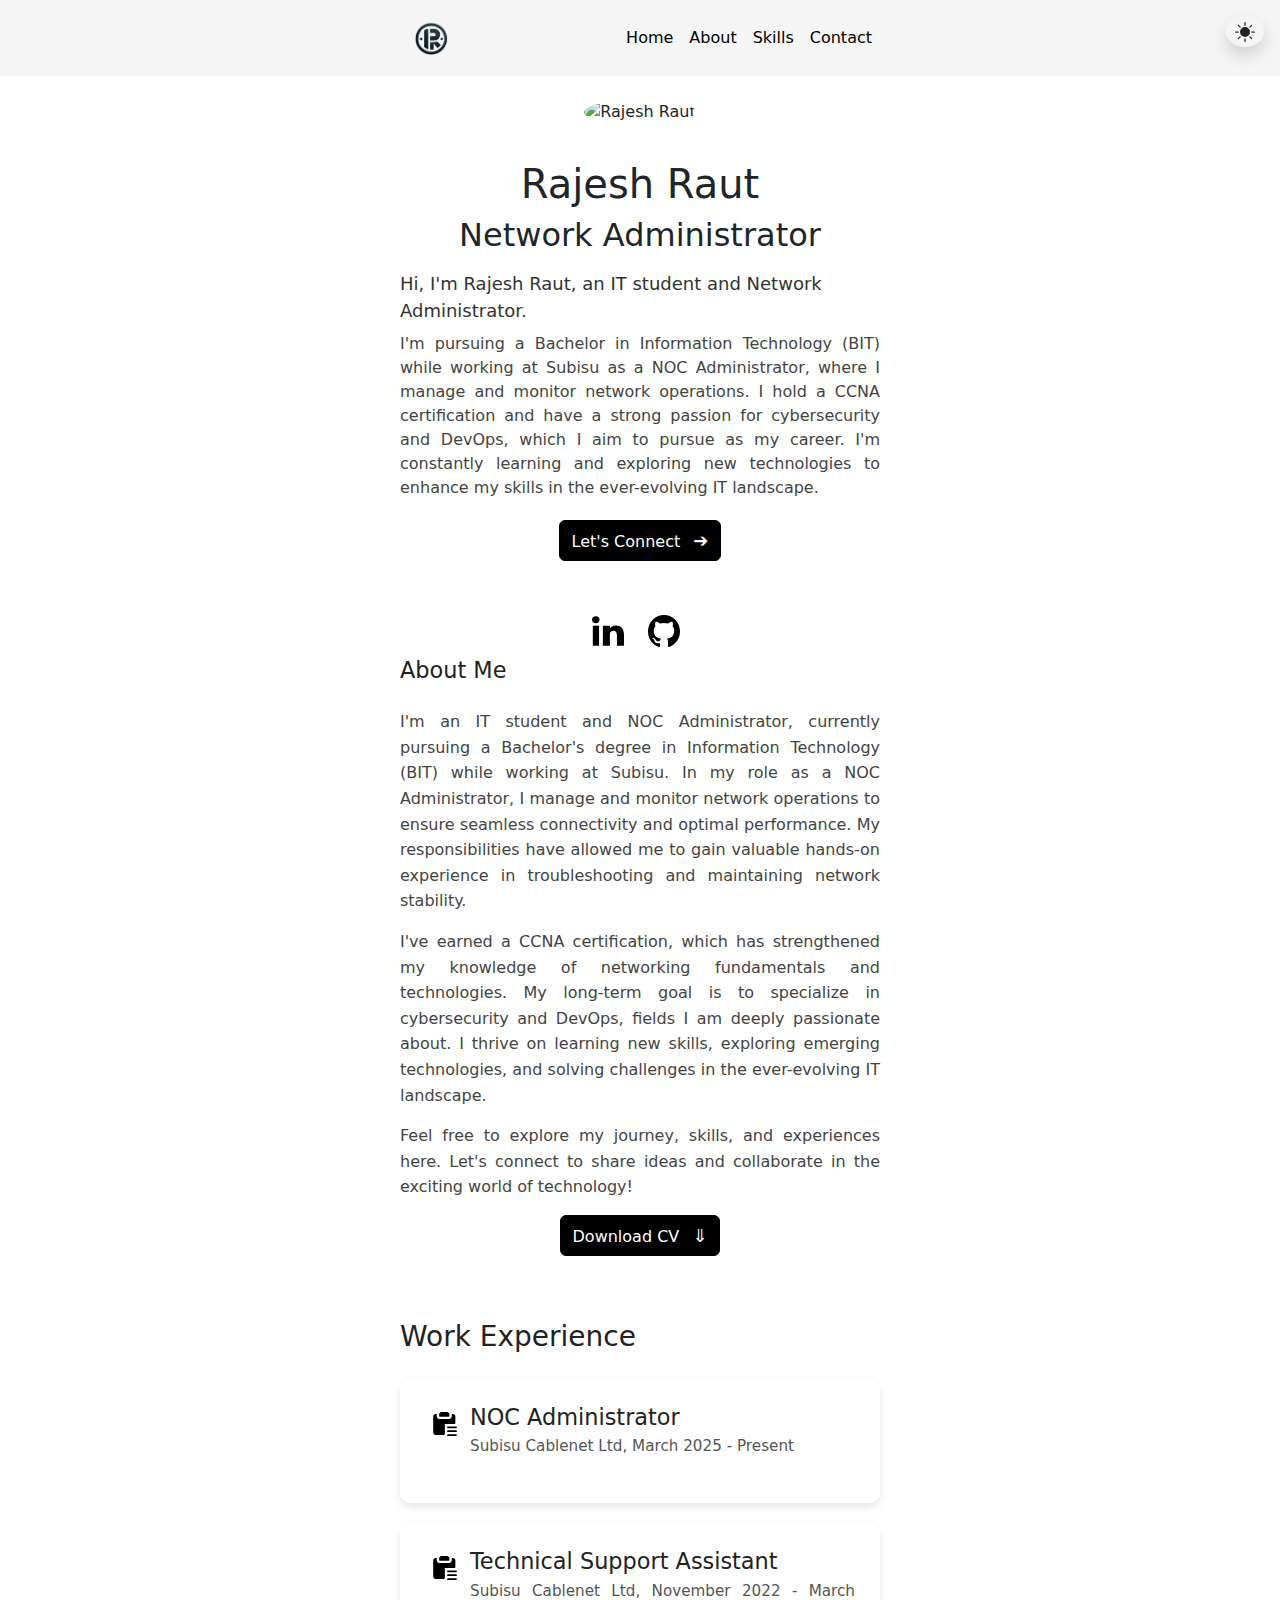
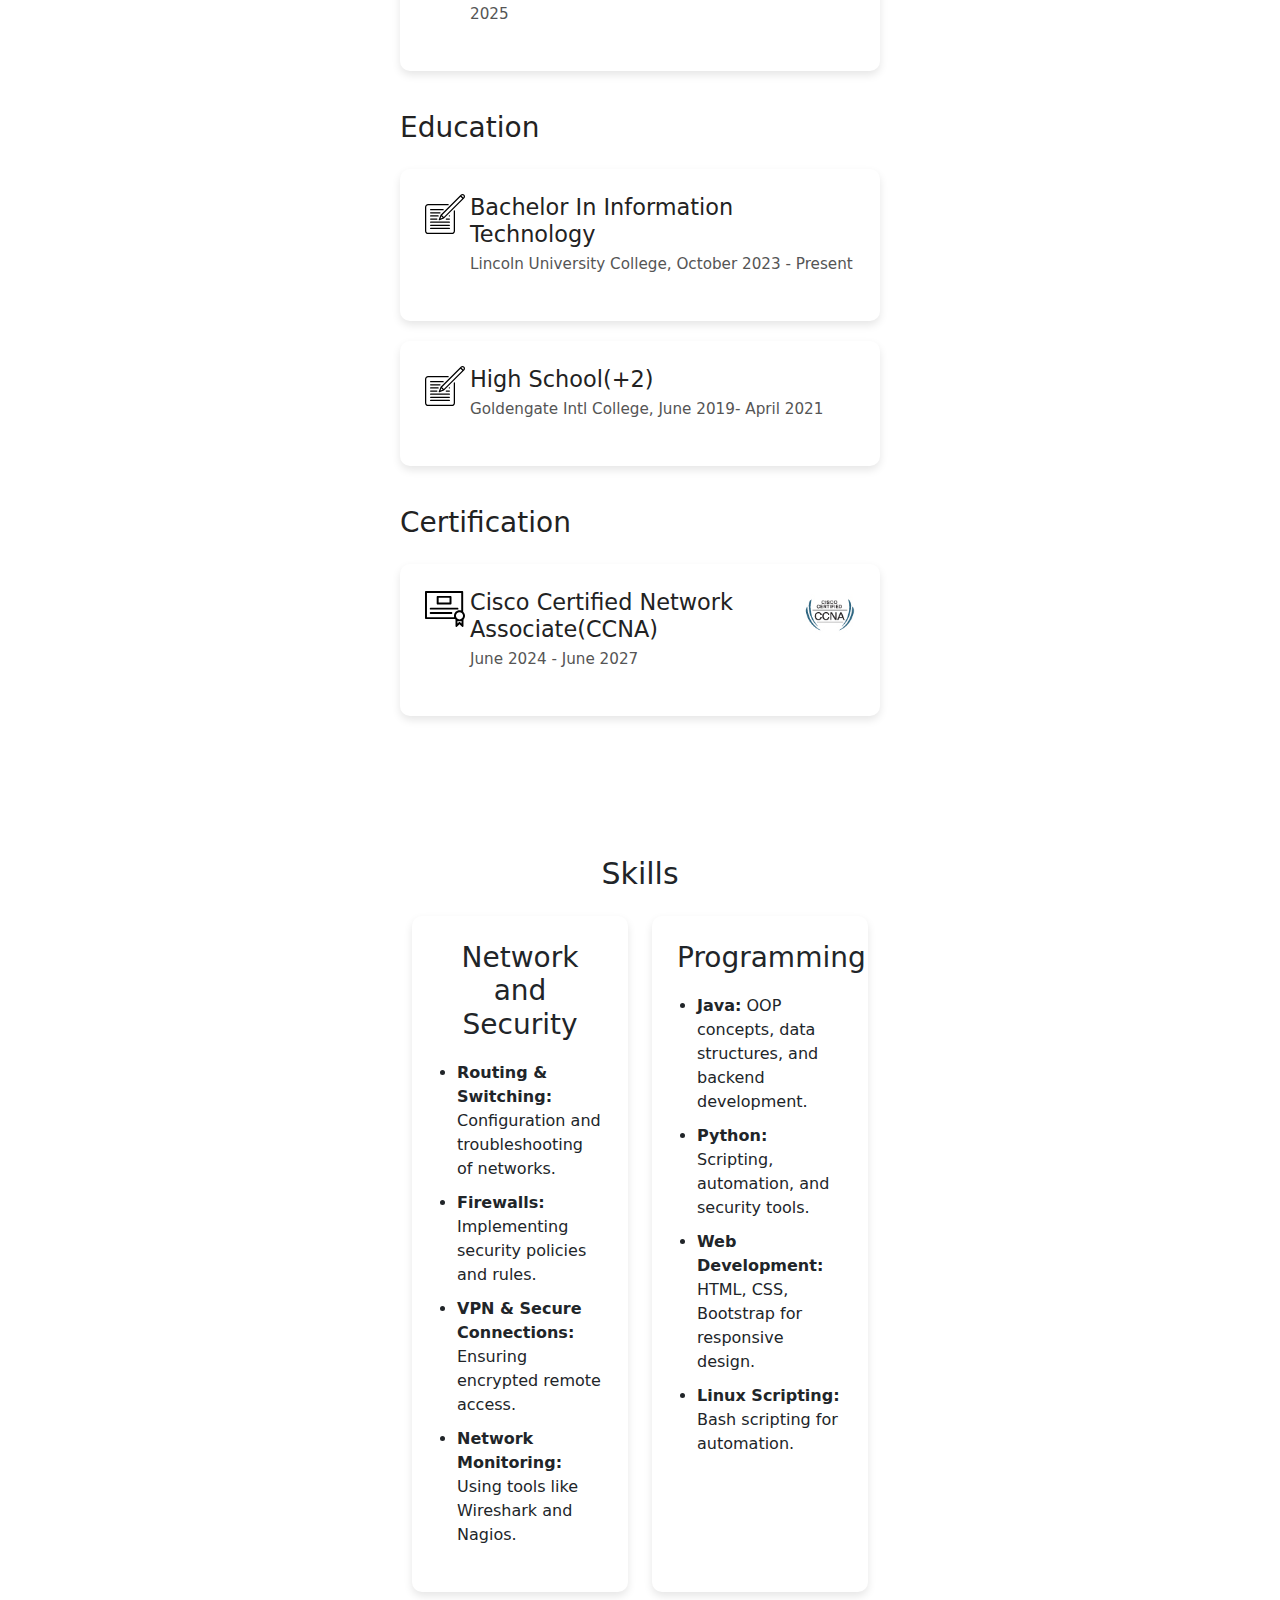
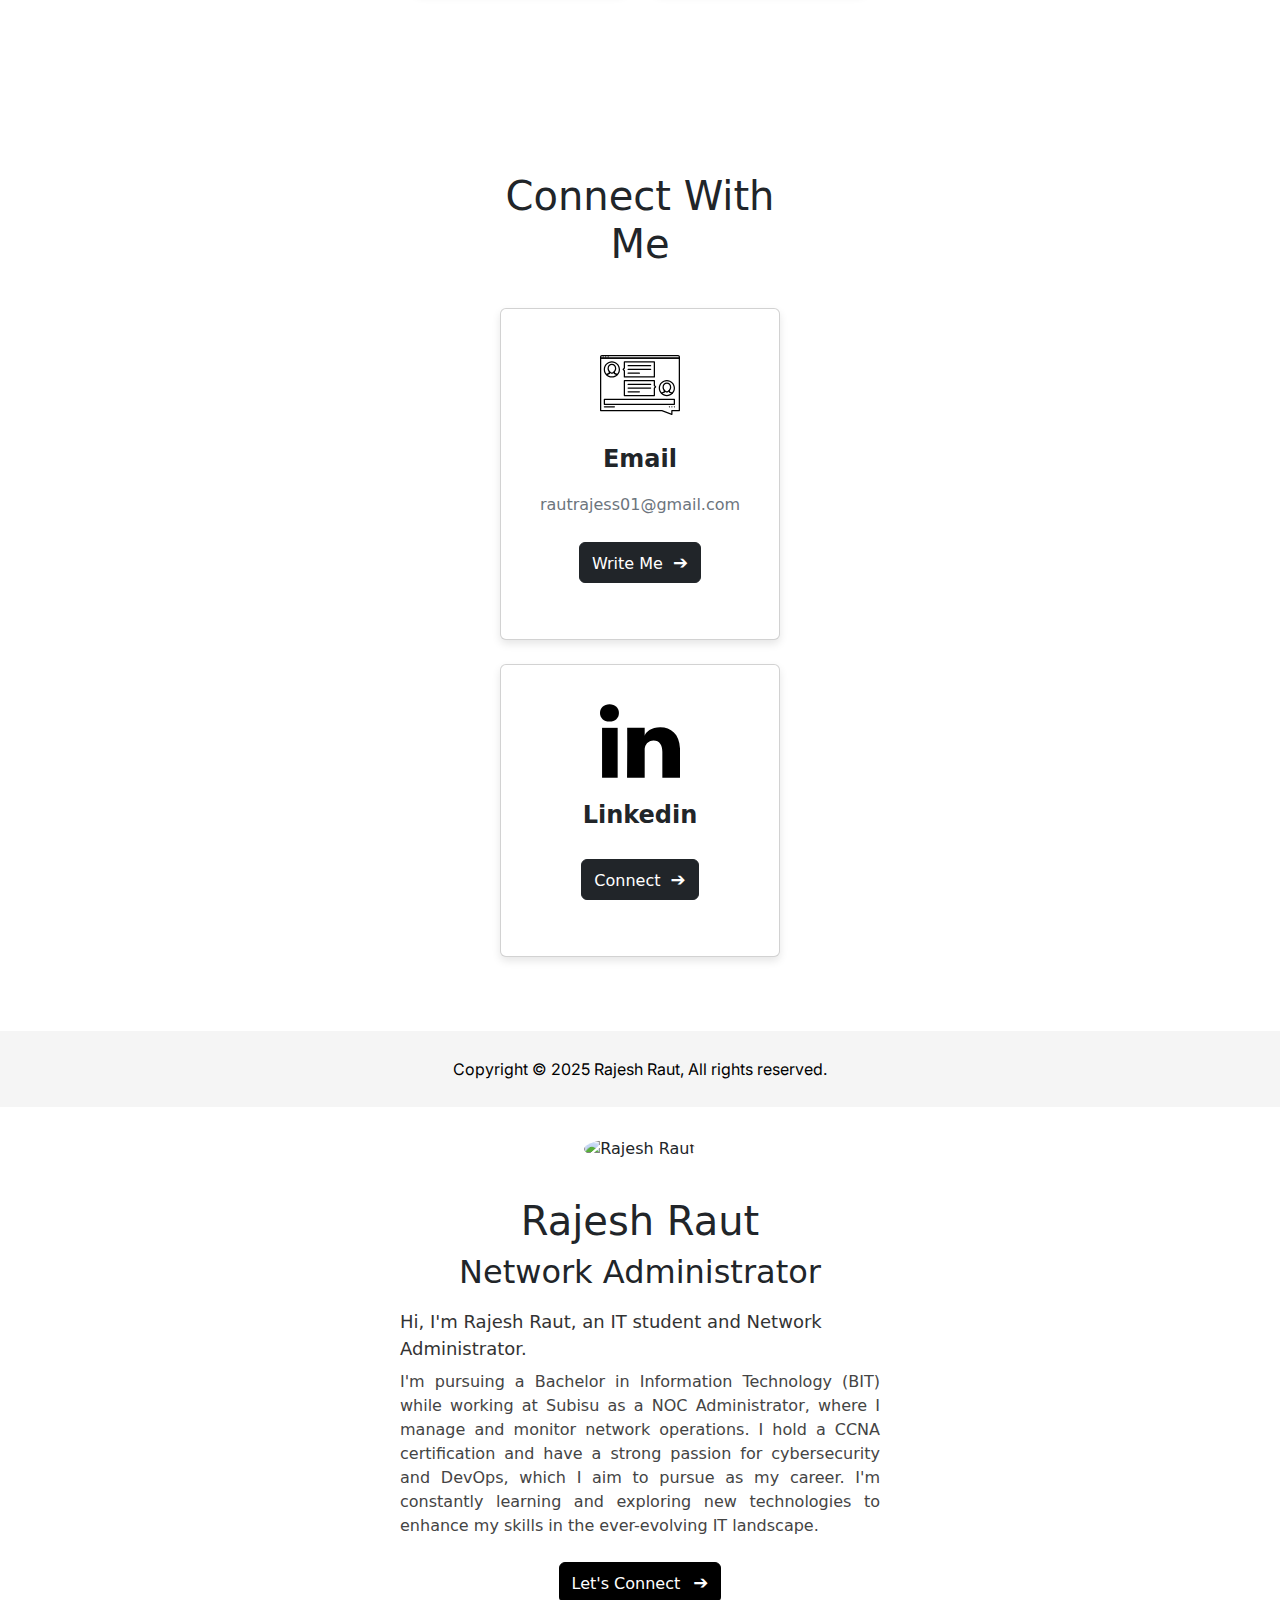
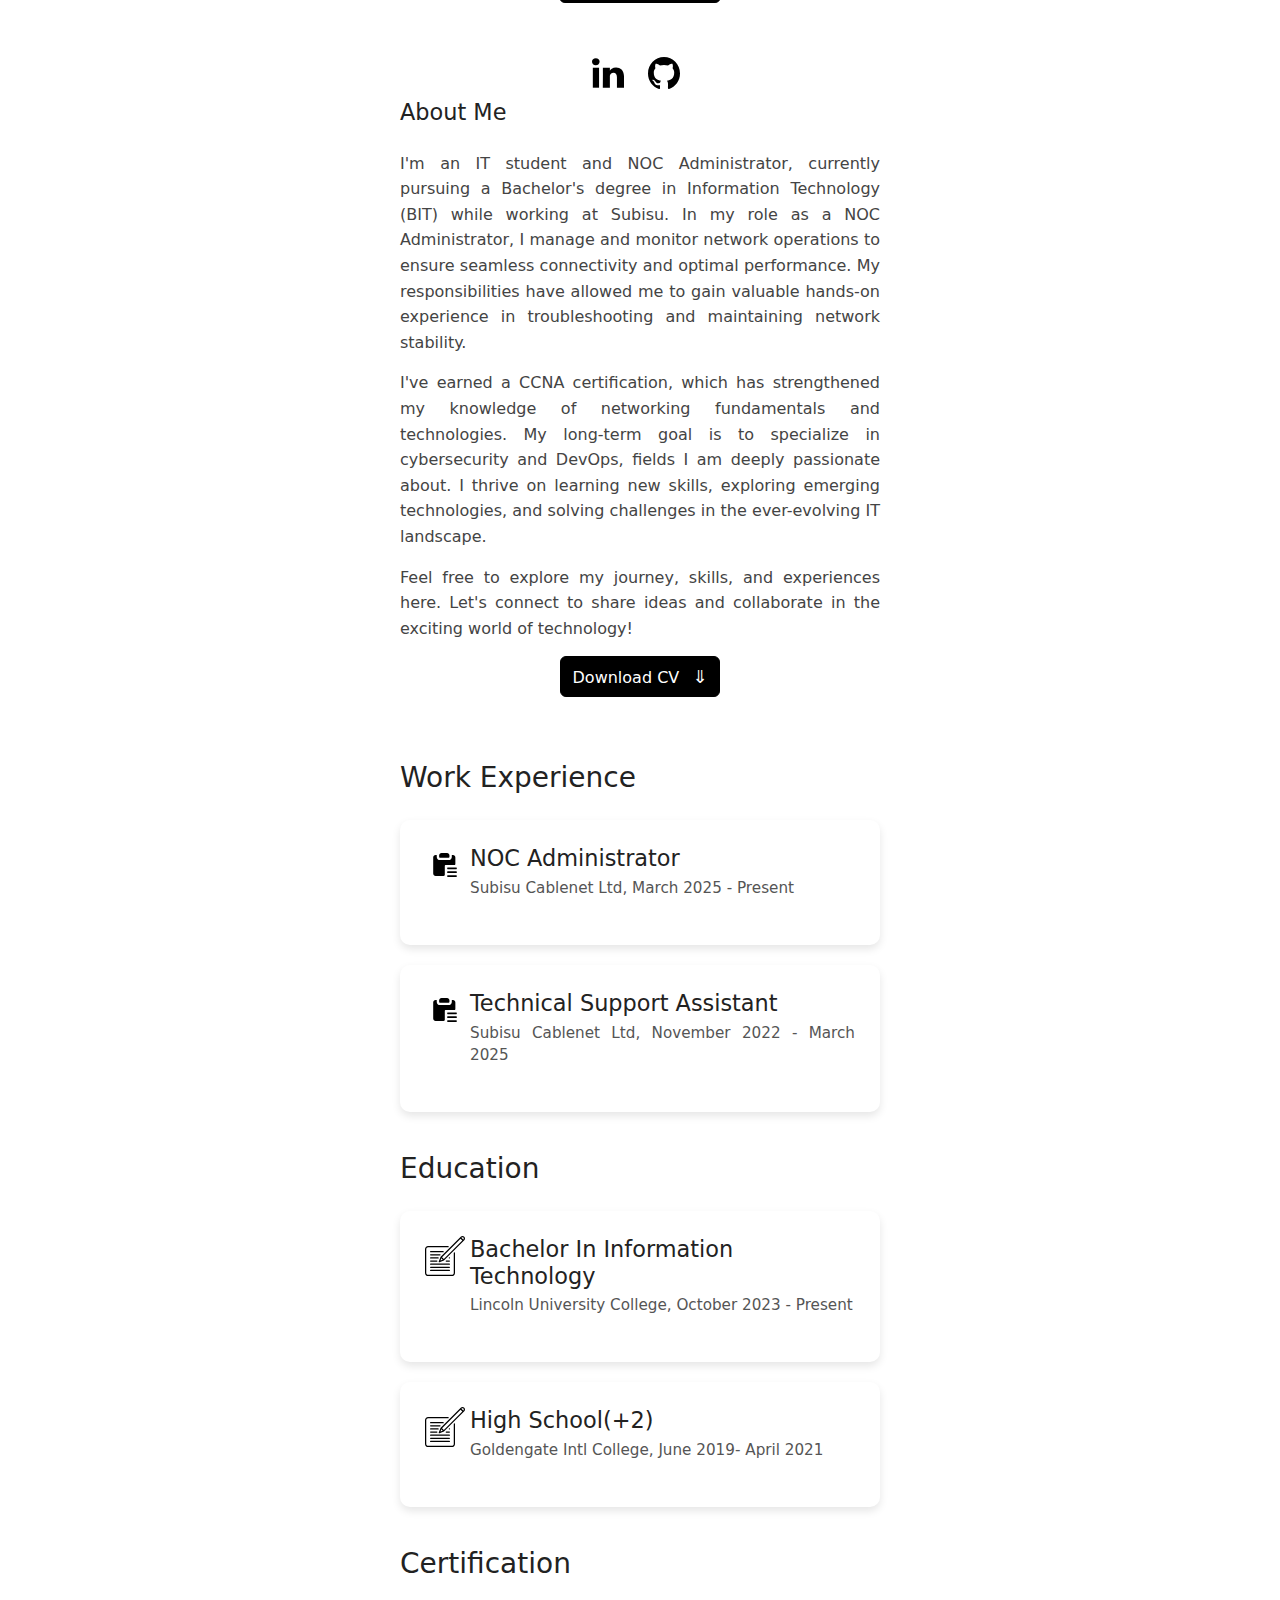
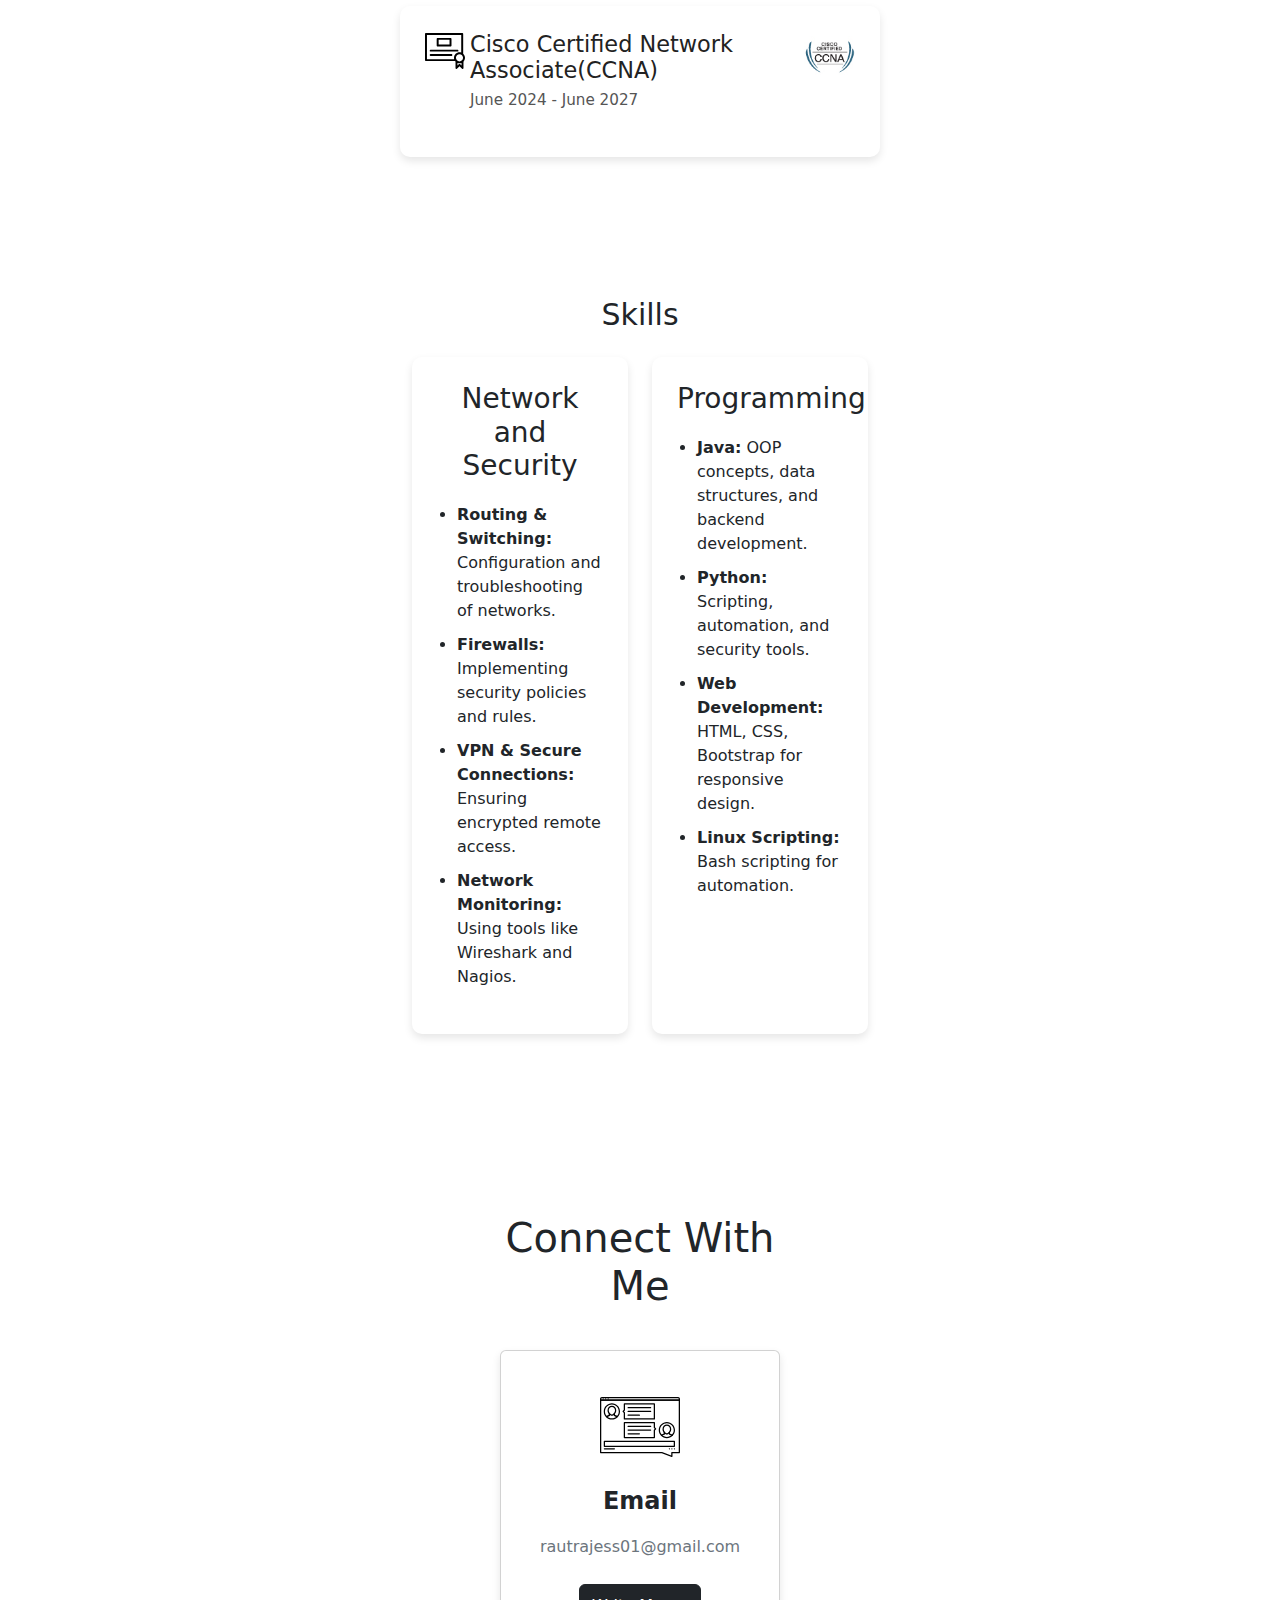
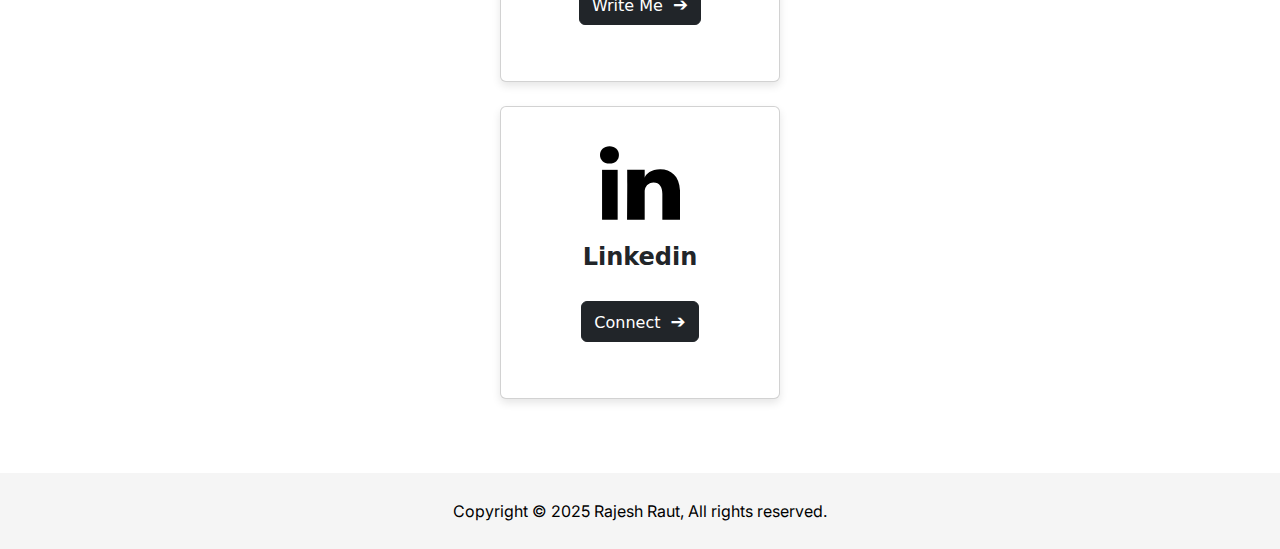
==== commit eca93c7c: "FIX" ====
--- a/index.html
+++ b/index.html
@@ -1,4 +1,3 @@
-<<<<<<< HEAD
 <!DOCTYPE html>
 <html lang="en">
 <head>
@@ -354,360 +353,357 @@
     <script src="https://cdn.jsdelivr.net/npm/bootstrap@5.3.3/dist/js/bootstrap.bundle.min.js" integrity="sha384-YvpcrYf0tY3lHB60NNkmXc5s9fDVZLESaAA55NDzOxhy9GkcIdslK1eN7N6jIeHz" crossorigin="anonymous"></script>
     <script src="static/js/index.js"></script>
 </body>
-=======
-<!DOCTYPE html>
-<html lang="en">
-<head>
-    <meta charset="UTF-8">
-    <meta name="viewport" content="width=device-width, initial-scale=1.0">
-    <title>Home</title>
-    <link rel="stylesheet" href="static/css/style.css">
-    <link href="https://fonts.googleapis.com/css2?family=Inter:wght@400;500;600&display=swap" rel="stylesheet">
-    <link href="https://cdn.jsdelivr.net/npm/bootstrap@5.3.3/dist/css/bootstrap.min.css" rel="stylesheet" integrity="sha384-QWTKZyjpPEjISv5WaRU9OFeRpok6YctnYmDr5pNlyT2bRjXh0JMhjY6hW+ALEwIH" crossorigin="anonymous">
-</head>
-<body>
-<header>
-    <nav class="navbar navbar-expand-lg fixed-top">
-        <div class="container-fluid">
-            <a class="navbar-brand" href="index.html">
-                <img src="static/images/logo.png" alt="Logo" style="height: 50px;">
-            </a>
-    
-            <!-- Toggle button visible only on small screens -->
-            <div class="d-lg-none">
-                <button class="btn btn-sm rounded-circle shadow" id="darkModeToggle">
-                    <!-- Sun SVG icon -->
-                    <svg xmlns="http://www.w3.org/2000/svg" width="16" height="16" fill="currentColor" viewBox="0 0 16 16" class="sun-icon">
-                        <path d="M8 12a4 4 0 1 0 0-8 4 4 0 0 0 0 8zM8 0a.5.5 0 0 1 .5.5v2a.5.5 0 0 1-1 0v-2A.5.5 0 0 1 8 0zm0 13a.5.5 0 0 1 .5.5v2a.5.5 0 0 1-1 0v-2A.5.5 0 0 1 8 13zm8-5a.5.5 0 0 1-.5.5h-2a.5.5 0 0 1 0-1h2a.5.5 0 0 1 .5.5zM3 8a.5.5 0 0 1-.5.5h-2a.5.5 0 0 1 0-1h2A.5.5 0 0 1 3 8zm10.657-5.657a.5.5 0 0 1 0 .707l-1.414 1.415a.5.5 0 1 1-.707-.708l1.414-1.414a.5.5 0 0 1 .707 0zm-9.193 9.193a.5.5 0 0 1 0 .707L3.05 13.657a.5.5 0 0 1-.707-.707l1.414-1.414a.5.5 0 0 1 .707 0zm9.193 2.121a.5.5 0 0 1-.707 0l-1.414-1.414a.5.5 0 0 1 .707-.707l1.414 1.414a.5.5 0 0 1 0 .707zM4.464 4.465a.5.5 0 0 1-.707 0L2.343 3.05a.5.5 0 1 1 .707-.707l1.414 1.414a.5.5 0 0 1 0 .708z"/>
-                    </svg>
-                    <!-- Moon SVG icon -->
-                    <svg xmlns="http://www.w3.org/2000/svg" width="16" height="16" fill="currentColor" viewBox="0 0 16 16" class="moon-icon d-none">
-                        <path d="M6 .278a.768.768 0 0 1 .08.858 7.208 7.208 0 0 0-.878 3.46c0 4.021 3.278 7.277 7.318 7.277.527 0 1.04-.055 1.533-.16a.787.787 0 0 1 .81.316.733.733 0 0 1-.031.893A8.349 8.349 0 0 1 8.344 16C3.734 16 0 12.286 0 7.71 0 4.266 2.114 1.312 5.124.06A.752.752 0 0 1 6 .278z"/>
-                    </svg>
-                </button>
-            </div>
-            
-            <button class="navbar-toggler ms-auto" type="button" data-bs-toggle="collapse" data-bs-target="#navbarSupportedContent" aria-controls="navbarSupportedContent" aria-expanded="false" aria-label="Toggle navigation">
-                <span class="navbar-toggler-icon"></span>
-            </button>
-    
-            <div class="collapse navbar-collapse" id="navbarSupportedContent">
-                <ul class="navbar-nav ms-auto">
-                    <li class="nav-item">
-                        <a class="nav-link active" aria-current="page" href="#home">Home</a>
-                    </li>
-                    <li class="nav-item">
-                        <a class="nav-link active" href="#about">About</a>
-                    </li>
-                    <li class="nav-item">
-                        <a class="nav-link active" href="#skills">Skills</a>
-                    </li>
-                    <li class="nav-item">
-                        <a class="nav-link active" href="#contact">Contact</a>
-                    </li>
-                </ul>
-            </div>
-            
-            <!-- Toggle button visible only on large screens -->
-            <div class="position-fixed top-0 end-0 p-3 d-none d-lg-block">
-                <button class="btn btn-sm rounded-circle shadow" id="darkModeToggleLg">
-                    <!-- Sun SVG icon -->
-                    <svg xmlns="http://www.w3.org/2000/svg" width="16" height="16" fill="currentColor" viewBox="0 0 16 16" class="sun-icon">
-                        <path d="M8 12a4 4 0 1 0 0-8 4 4 0 0 0 0 8zM8 0a.5.5 0 0 1 .5.5v2a.5.5 0 0 1-1 0v-2A.5.5 0 0 1 8 0zm0 13a.5.5 0 0 1 .5.5v2a.5.5 0 0 1-1 0v-2A.5.5 0 0 1 8 13zm8-5a.5.5 0 0 1-.5.5h-2a.5.5 0 0 1 0-1h2a.5.5 0 0 1 .5.5zM3 8a.5.5 0 0 1-.5.5h-2a.5.5 0 0 1 0-1h2A.5.5 0 0 1 3 8zm10.657-5.657a.5.5 0 0 1 0 .707l-1.414 1.415a.5.5 0 1 1-.707-.708l1.414-1.414a.5.5 0 0 1 .707 0zm-9.193 9.193a.5.5 0 0 1 0 .707L3.05 13.657a.5.5 0 0 1-.707-.707l1.414-1.414a.5.5 0 0 1 .707 0zm9.193 2.121a.5.5 0 0 1-.707 0l-1.414-1.414a.5.5 0 0 1 .707-.707l1.414 1.414a.5.5 0 0 1 0 .707zM4.464 4.465a.5.5 0 0 1-.707 0L2.343 3.05a.5.5 0 1 1 .707-.707l1.414 1.414a.5.5 0 0 1 0 .708z"/>
-                    </svg>
-                    <!-- Moon SVG icon -->
-                    <svg xmlns="http://www.w3.org/2000/svg" width="16" height="16" fill="currentColor" viewBox="0 0 16 16" class="moon-icon d-none">
-                        <path d="M6 .278a.768.768 0 0 1 .08.858 7.208 7.208 0 0 0-.878 3.46c0 4.021 3.278 7.277 7.318 7.277.527 0 1.04-.055 1.533-.16a.787.787 0 0 1 .81.316.733.733 0 0 1-.031.893A8.349 8.349 0 0 1 8.344 16C3.734 16 0 12.286 0 7.71 0 4.266 2.114 1.312 5.124.06A.752.752 0 0 1 6 .278z"/>
-                    </svg>
-                </button>
-            </div>
-        </div>
-    </nav>
-</header>
-    <main>
-        <section id="home">
-            <div class="container-fluid px-0">
-                <div class="row mx-0">
-                    <div class="col-12 px-0">
-                        <div class="content">
-                            <div class="image mb-3">
-                                <img src="static/images/rajesh.jpg" alt="Rajesh Raut" class="img-fluid rounded-circle">
-                            </div>
-                            <h1>Rajesh Raut</h1>
-                            <h2 class="mb-3">Network Administrator</h2>
-                            <p class="intro mb-2">
-                                Hi, I'm Rajesh Raut, an IT student and Network Administrator.
-                            </p>
-                            <p class="description mb-4">
-                                I'm pursuing a Bachelor in Information Technology (BIT) while working at Subisu as a 
-                                NOC Administrator, where I manage and monitor network operations.  
-                                I hold a CCNA certification and have a strong passion for cybersecurity and 
-                                DevOps, which I aim to pursue as my career. I'm constantly learning and exploring new technologies
-                                to enhance my skills in the ever-evolving IT landscape.
-                            </p>
-                            <div class="btn-connect mb-4">
-                                <a href="#contact" class="btn btn-primary">
-                                    Let's Connect
-                                    <span class="icon ms-2">➔</span>
-                                </a>
-                            </div>
-                            <div class="socials d-flex justify-content-center gap-3">
-                                <a href="https://linkedin.com/in/rautrajess01" target="_blank" class="social-icon">
-                                    <svg fill="#000000" version="1.1" id="Layer_1" xmlns="http://www.w3.org/2000/svg" xmlns:xlink="http://www.w3.org/1999/xlink" 
-                                        viewBox="-271 283.9 256 235.1" xml:space="preserve" width="32" height="32">
-                                        <g>
-                                            <rect x="-264.4" y="359.3" width="49.9" height="159.7"/>
-                                            <path d="M-240.5,283.9c-18.4,0-30.5,11.9-30.5,27.7c0,15.5,11.7,27.7,29.8,27.7h0.4c18.8,0,30.5-12.3,30.4-27.7
-                                                C-210.8,295.8-222.1,283.9-240.5,283.9z"/>
-                                            <path d="M-78.2,357.8c-28.6,0-46.5,15.6-49.8,26.6v-25.1h-56.1c0.7,13.3,0,159.7,0,159.7h56.1v-86.3c0-4.9-0.2-9.7,1.2-13.1
-                                                c3.8-9.6,12.1-19.6,27-19.6c19.5,0,28.3,14.8,28.3,36.4V519h56.6v-88.8C-14.9,380.8-42.7,357.8-78.2,357.8z"/>
-                                        </g>
-                                    </svg>
-                                </a>
-                                <a href="https://github.com/rautrajess01" target="_blank" class="social-icon">
-                                    <svg width="32" height="32" viewBox="0 0 20 20" version="1.1" xmlns="http://www.w3.org/2000/svg" xmlns:xlink="http://www.w3.org/1999/xlink">
-                                        <title>github</title>
-                                        <g id="Page-1" stroke="none" stroke-width="1" fill="none" fill-rule="evenodd">
-                                            <g id="Dribbble-Light-Preview" transform="translate(-140.000000, -7559.000000)">
-                                                <g id="icons" transform="translate(56.000000, 160.000000)">
-                                                    <path d="M94,7399 C99.523,7399 104,7403.59 104,7409.253 C104,7413.782 101.138,7417.624 97.167,7418.981 C96.66,7419.082 96.48,7418.762 96.48,7418.489 C96.48,7418.151 96.492,7417.047 96.492,7415.675 C96.492,7414.719 96.172,7414.095 95.813,7413.777 C98.04,7413.523 100.38,7412.656 100.38,7408.718 C100.38,7407.598 99.992,7406.684 99.35,7405.966 C99.454,7405.707 99.797,7404.664 99.252,7403.252 C99.252,7403.252 98.414,7402.977 96.505,7404.303 C95.706,7404.076 94.85,7403.962 94,7403.958 C93.15,7403.962 92.295,7404.076 91.497,7404.303 C89.586,7402.977 88.746,7403.252 88.746,7403.252 C88.203,7404.664 88.546,7405.707 88.649,7405.966 C88.01,7406.684 87.619,7407.598 87.619,7408.718 C87.619,7412.646 89.954,7413.526 92.175,7413.785 C91.889,7414.041 91.63,7414.493 91.54,7415.156 C90.97,7415.418 89.522,7415.871 88.63,7414.304 C88.63,7414.304 88.101,7413.319 87.097,7413.247 C87.097,7413.247 86.122,7413.234 87.029,7413.87 C87.029,7413.87 87.684,7414.185 88.139,7415.37 C88.139,7415.37 88.726,7417.2 91.508,7416.58 C91.513,7417.437 91.522,7418.245 91.522,7418.489 C91.522,7418.76 91.338,7419.077 90.839,7418.982 C86.865,7417.627 84,7413.783 84,7409.253 C84,7403.59 88.478,7399 94,7399" id="github-icon"></path>
-                                                </g>
-                                            </g>
-                                        </g>
-                                    </svg>
-                                </a>                                
-                            </div>
-                        </div>
-                    </div>
-                </div>
-            </div>
-        </section>
-        <section id="about">
-            <div class="about-container">
-                <h1 class="title">About Me</h1>
-                <div class="introduction">
-                    <p class="description">I'm an IT student and NOC Administrator, currently pursuing a Bachelor's degree in Information Technology (BIT) while working at Subisu. In my role as a NOC Administrator, I manage and monitor network operations to ensure seamless connectivity and optimal performance. My responsibilities have allowed me to gain valuable hands-on experience in troubleshooting and maintaining network stability.</p>
-        
-                    <p class="description"> I've earned a CCNA certification, which has strengthened my knowledge of networking fundamentals and technologies. My long-term goal is to specialize in cybersecurity and DevOps, fields I am deeply passionate about. I thrive on learning new skills, exploring emerging technologies, and solving challenges in the ever-evolving IT landscape.</p>
-                        
-                    <p class="description">Feel free to explore my journey, skills, and experiences here. Let's connect to share ideas and collaborate in the exciting world of technology!</p>
-                </div>
-                <div class="btn-connect mb-4">
-                    <a href="static/CV/Rajesh_Resume.pdf" download="Rajesh_Resume.pdf" class="btn btn-primary">
-                        Download CV 
-                        <span class="icon ms-2">&#x21d3;
-                        </span>
-                    </a>
-                    </div>
-                <h2 class="title">Work Experience</h2>
-                <div class="experience-grid">
-                    <div class="experience-card">
-                        <div class="experience-header">
-                            <div class="svg-icon">
-                                <svg xmlns="http://www.w3.org/2000/svg" fill="#000000"  viewBox="0 0 100 100" enable-background="new 0 0 100 100" xml:space="preserve">
-                                    <path d="M37.3,31.9h21.8c1.1,0,2-0.9,2-2v-4c0-3.3-2.7-5.9-5.9-5.9H41.3c-3.3,0-5.9,2.7-5.9,5.9v4  C35.3,31,36.2,31.9,37.3,31.9z"/>
-                                    <path d="M70,24.9h-2c-0.6,0-1,0.4-1,1v4c0,4.4-3.6,7.9-7.9,7.9H37.3c-4.4,0-7.9-3.6-7.9-7.9v-4c0-0.6-0.4-1-1-1h-2  c-3.3,0-5.9,2.7-5.9,5.9v40.6c0,3.3,2.7,5.9,5.9,5.9h20c2.8,0,3.1-2.3,3.1-3.1V52.8c0-2.3,1.3-2.8,2-2.8h21.6c2.4,0,2.8-2.1,2.8-2.8  V31C76,27.6,73.3,24.9,70,24.9z"/>
-                                    <path d="M78.4,60.4H56.6c-0.6,0-1.1-0.5-1.1-1.1v-2.2c0-0.6,0.5-1.1,1.1-1.1h21.8c0.6,0,1.1,0.5,1.1,1.1v2.2  C79.5,59.9,79,60.4,78.4,60.4z M78.4,70.2H56.6c-0.6,0-1.1-0.5-1.1-1.1v-2.2c0-0.6,0.5-1.1,1.1-1.1h21.8c0.6,0,1.1,0.5,1.1,1.1v2.2  C79.5,69.7,79,70.2,78.4,70.2z M78.4,80H56.6c-0.6,0-1.1-0.5-1.1-1.1v-2.2c0-0.6,0.5-1.1,1.1-1.1h21.8c0.6,0,1.1,0.5,1.1,1.1v2.2  C79.5,79.5,79,80,78.4,80z"/>
-                                    </svg>
-                            </div>
-                            <div class="experience-title">
-                                <h3 class="title">NOC Administrator</h3>
-                                <p class="description">Subisu Cablenet Ltd, March 2025 - Present</p>
-                            </div>
-                        </div>
-                    </div>
-                    
-                    <div class="experience-card">
-                        <div class="experience-header">
-                            <div class="svg-icon">
-                                <svg xmlns="http://www.w3.org/2000/svg" fill="#000000"  viewBox="0 0 100 100" enable-background="new 0 0 100 100" xml:space="preserve">
-                                    <path d="M37.3,31.9h21.8c1.1,0,2-0.9,2-2v-4c0-3.3-2.7-5.9-5.9-5.9H41.3c-3.3,0-5.9,2.7-5.9,5.9v4  C35.3,31,36.2,31.9,37.3,31.9z"/>
-                                    <path d="M70,24.9h-2c-0.6,0-1,0.4-1,1v4c0,4.4-3.6,7.9-7.9,7.9H37.3c-4.4,0-7.9-3.6-7.9-7.9v-4c0-0.6-0.4-1-1-1h-2  c-3.3,0-5.9,2.7-5.9,5.9v40.6c0,3.3,2.7,5.9,5.9,5.9h20c2.8,0,3.1-2.3,3.1-3.1V52.8c0-2.3,1.3-2.8,2-2.8h21.6c2.4,0,2.8-2.1,2.8-2.8  V31C76,27.6,73.3,24.9,70,24.9z"/>
-                                    <path d="M78.4,60.4H56.6c-0.6,0-1.1-0.5-1.1-1.1v-2.2c0-0.6,0.5-1.1,1.1-1.1h21.8c0.6,0,1.1,0.5,1.1,1.1v2.2  C79.5,59.9,79,60.4,78.4,60.4z M78.4,70.2H56.6c-0.6,0-1.1-0.5-1.1-1.1v-2.2c0-0.6,0.5-1.1,1.1-1.1h21.8c0.6,0,1.1,0.5,1.1,1.1v2.2  C79.5,69.7,79,70.2,78.4,70.2z M78.4,80H56.6c-0.6,0-1.1-0.5-1.1-1.1v-2.2c0-0.6,0.5-1.1,1.1-1.1h21.8c0.6,0,1.1,0.5,1.1,1.1v2.2  C79.5,79.5,79,80,78.4,80z"/>
-                                    </svg>
-                            </div>
-                            <div class="experience-title">
-                                <h3 class="title">Technical Support Assistant</h3>
-                                <p class="description">Subisu Cablenet Ltd, November 2022 - March 2025</p>
-                            </div>
-                        </div>
-                    </div>
-                </div>
-                
-                <h2 class="title">Education</h2>
-                <div class="experience-grid">
-                    <div class="experience-card">
-                        <div class="experience-header">
-                            <div class="svg-icon">
-                                <svg xmlns="http://www.w3.org/2000/svg" xmlns:xlink="http://www.w3.org/1999/xlink" fill="#000000"  version="1.1" id="Capa_1" viewBox="0 0 512 512" xml:space="preserve">
-                                    <g>
-                                        <path d="M376,208c-4.418,0-8,3.582-8,8v256c0,13.234-10.766,24-24,24H40c-13.234,0-24-10.766-24-24V168c0-13.234,10.766-24,24-24   h256c4.418,0,8-3.582,8-8s-3.582-8-8-8H40c-22.056,0-40,17.944-40,40v304c0,22.056,17.944,40,40,40h304c22.056,0,40-17.944,40-40   V216C384,211.582,380.418,208,376,208z"/>
-                                        <path d="M502.628,9.377C496.586,3.33,488.55,0,480,0s-16.586,3.33-22.625,9.375L200.406,266.343   c-0.759,0.759-1.358,1.663-1.76,2.658l-23.031,56.969c-1.203,2.977-0.51,6.385,1.76,8.655c1.53,1.53,3.576,2.343,5.658,2.343   c1.009,0,2.026-0.19,2.997-0.583l56.969-23.031c0.995-0.402,1.899-1.001,2.658-1.76L502.625,54.627   C508.67,48.583,512,40.548,512,32S508.67,15.417,502.628,9.377z M240.969,293.655l-22.624-22.624L455.031,34.345l22.624,22.624   L240.969,293.655z M209.508,284.822l17.67,17.67l-29.662,11.992L209.508,284.822z M491.312,43.312l-2.343,2.343l-22.624-22.624   l2.346-2.346C471.709,17.664,475.726,16,480,16s8.291,1.664,11.313,4.689C494.335,23.71,496,27.728,496,32   S494.335,40.29,491.312,43.312z"/>
-                                        <path d="M240,200c0-4.418-3.582-8-8-8H72c-4.418,0-8,3.582-8,8s3.582,8,8,8h160C236.418,208,240,204.418,240,200z"/>
-                                        <path d="M200,240c0-4.418-3.582-8-8-8H72c-4.418,0-8,3.582-8,8s3.582,8,8,8h120C196.418,248,200,244.418,200,240z"/>
-                                        <path d="M168,272H72c-4.418,0-8,3.582-8,8s3.582,8,8,8h96c4.418,0,8-3.582,8-8S172.418,272,168,272z"/>
-                                        <path d="M72,328h80c4.418,0,8-3.582,8-8s-3.582-8-8-8H72c-4.418,0-8,3.582-8,8S67.582,328,72,328z"/>
-                                        <path d="M264,320c0,4.418,3.582,8,8,8h40c4.418,0,8-3.582,8-8s-3.582-8-8-8h-40C267.582,312,264,315.582,264,320z"/>
-                                        <path d="M317.66,285.66c1.49-1.49,2.34-3.55,2.34-5.66c0-2.11-0.85-4.17-2.34-5.66c-1.49-1.49-3.55-2.34-5.66-2.34   c-2.1,0-4.17,0.85-5.66,2.34c-1.49,1.49-2.34,3.56-2.34,5.66c0,2.11,0.85,4.17,2.34,5.66c1.49,1.49,3.56,2.34,5.66,2.34   S316.17,287.15,317.66,285.66z"/>
-                                        <path d="M64,360c0,4.418,3.582,8,8,8h240c4.418,0,8-3.582,8-8s-3.582-8-8-8H72C67.582,352,64,355.582,64,360z"/>
-                                        <path d="M312,392H72c-4.418,0-8,3.582-8,8s3.582,8,8,8h240c4.418,0,8-3.582,8-8S316.418,392,312,392z"/>
-                                        <path d="M312,432H72c-4.418,0-8,3.582-8,8s3.582,8,8,8h240c4.418,0,8-3.582,8-8S316.418,432,312,432z"/>
-                                    </g>
-                                    </svg>
-                            </div>
-                            <div class="experience-title">
-                                <h3 class="title">Bachelor In Information Technology</h3>
-                                <p class="description">Lincoln University College, October 2023 - Present</p>
-                            </div>
-                        </div>
-                    </div>
-                    
-                    <div class="experience-card">
-                        <div class="experience-header">
-                            <div class="svg-icon">
-                                <svg xmlns="http://www.w3.org/2000/svg" xmlns:xlink="http://www.w3.org/1999/xlink" fill="#000000"  version="1.1" id="Capa_1" viewBox="0 0 512 512" xml:space="preserve">
-                                    <g>
-                                        <path d="M376,208c-4.418,0-8,3.582-8,8v256c0,13.234-10.766,24-24,24H40c-13.234,0-24-10.766-24-24V168c0-13.234,10.766-24,24-24   h256c4.418,0,8-3.582,8-8s-3.582-8-8-8H40c-22.056,0-40,17.944-40,40v304c0,22.056,17.944,40,40,40h304c22.056,0,40-17.944,40-40   V216C384,211.582,380.418,208,376,208z"/>
-                                        <path d="M502.628,9.377C496.586,3.33,488.55,0,480,0s-16.586,3.33-22.625,9.375L200.406,266.343   c-0.759,0.759-1.358,1.663-1.76,2.658l-23.031,56.969c-1.203,2.977-0.51,6.385,1.76,8.655c1.53,1.53,3.576,2.343,5.658,2.343   c1.009,0,2.026-0.19,2.997-0.583l56.969-23.031c0.995-0.402,1.899-1.001,2.658-1.76L502.625,54.627   C508.67,48.583,512,40.548,512,32S508.67,15.417,502.628,9.377z M240.969,293.655l-22.624-22.624L455.031,34.345l22.624,22.624   L240.969,293.655z M209.508,284.822l17.67,17.67l-29.662,11.992L209.508,284.822z M491.312,43.312l-2.343,2.343l-22.624-22.624   l2.346-2.346C471.709,17.664,475.726,16,480,16s8.291,1.664,11.313,4.689C494.335,23.71,496,27.728,496,32   S494.335,40.29,491.312,43.312z"/>
-                                        <path d="M240,200c0-4.418-3.582-8-8-8H72c-4.418,0-8,3.582-8,8s3.582,8,8,8h160C236.418,208,240,204.418,240,200z"/>
-                                        <path d="M200,240c0-4.418-3.582-8-8-8H72c-4.418,0-8,3.582-8,8s3.582,8,8,8h120C196.418,248,200,244.418,200,240z"/>
-                                        <path d="M168,272H72c-4.418,0-8,3.582-8,8s3.582,8,8,8h96c4.418,0,8-3.582,8-8S172.418,272,168,272z"/>
-                                        <path d="M72,328h80c4.418,0,8-3.582,8-8s-3.582-8-8-8H72c-4.418,0-8,3.582-8,8S67.582,328,72,328z"/>
-                                        <path d="M264,320c0,4.418,3.582,8,8,8h40c4.418,0,8-3.582,8-8s-3.582-8-8-8h-40C267.582,312,264,315.582,264,320z"/>
-                                        <path d="M317.66,285.66c1.49-1.49,2.34-3.55,2.34-5.66c0-2.11-0.85-4.17-2.34-5.66c-1.49-1.49-3.55-2.34-5.66-2.34   c-2.1,0-4.17,0.85-5.66,2.34c-1.49,1.49-2.34,3.56-2.34,5.66c0,2.11,0.85,4.17,2.34,5.66c1.49,1.49,3.56,2.34,5.66,2.34   S316.17,287.15,317.66,285.66z"/>
-                                        <path d="M64,360c0,4.418,3.582,8,8,8h240c4.418,0,8-3.582,8-8s-3.582-8-8-8H72C67.582,352,64,355.582,64,360z"/>
-                                        <path d="M312,392H72c-4.418,0-8,3.582-8,8s3.582,8,8,8h240c4.418,0,8-3.582,8-8S316.418,392,312,392z"/>
-                                        <path d="M312,432H72c-4.418,0-8,3.582-8,8s3.582,8,8,8h240c4.418,0,8-3.582,8-8S316.418,432,312,432z"/>
-                                    </g>
-                                    </svg>                            </div>
-                            <div class="experience-title">
-                                <h3 class="title">High School(+2)</h3>
-                                <p class="description">Goldengate Intl College, June 2019- April 2021</p>
-                            </div>
-                        </div>
-                    </div>
-                </div>
-                
-                <h2 class="title">Certification</h2>
-                <div class="experience-grid">
-                    <div class="experience-card">
-                        <div class="experience-header">
-                            <div class="svg-icon">
-                                <svg xmlns="http://www.w3.org/2000/svg" xmlns:xlink="http://www.w3.org/1999/xlink" fill="#000000" version="1.1" id="Layer_1" viewBox="0 0 299.594 299.594" xml:space="preserve">
-                                    <g>
-                                        <g>
-                                            <g>
-                                                <path d="M242.974,139.731H43.02c-4.059,0-7.35,3.291-7.35,7.35c0,4.06,3.291,7.35,7.35,7.35h199.954c4.06,0,7.35-3.291,7.35-7.35     S247.034,139.731,242.974,139.731z"/>
-                                                <path d="M197.45,173.151H43.02c-4.059,0-7.35,3.291-7.35,7.35c0,4.059,3.291,7.35,7.35,7.35h154.43c4.06,0,7.35-3.291,7.35-7.35     C204.8,176.441,201.511,173.151,197.45,173.151z"/>
-                                                <path d="M94.881,116.246h96.231c4.06,0,7.35-3.291,7.35-7.35V59.073c0-4.059-3.29-7.35-7.35-7.35H94.881     c-4.059,0-7.35,3.291-7.35,7.35v49.822C87.531,112.955,90.822,116.246,94.881,116.246z M102.231,66.423h81.531v35.122h-81.531     V66.423z"/>
-                                                <path d="M285.993,170.54V23.24c0-4.059-3.29-7.35-7.35-7.35H7.35C3.291,15.89,0,19.181,0,23.24v194.839     c0,4.059,3.291,7.35,7.35,7.35h217.81c1.048,1.427,2.187,2.781,3.406,4.061v46.86c0,6.552,7.948,9.794,12.548,5.197     l17.275-17.276l17.276,17.276c4.613,4.611,12.548,1.347,12.548-5.197v-46.86C304.177,212.725,303.264,186.154,285.993,170.54z      M218.326,210.728H14.7V30.59h256.593v131.36C240.788,151.908,210.759,179.337,218.326,210.728z M273.512,258.604l-9.926-9.926     c-2.869-2.868-7.523-2.87-10.395,0l-9.925,9.925v-19.172c9.664,3.815,20.575,3.816,30.247,0V258.604z M258.389,227.607     c-14.688,0-26.504-11.985-26.504-26.505c0-14.612,11.887-26.504,26.504-26.504c14.645,0,26.505,11.929,26.505,26.504     C284.893,215.747,272.973,227.607,258.389,227.607z"/>
-                                            </g>
-                                        </g>
-                                    </g>
-                                    </svg>                            </div>
-                            <div class="experience-title">
-                                <h3 class="title">
-                                    <a class="title" href="https://cp.certmetrics.com/cisco/en/public/verify/credential/975a9391f03a4e5a9f9e9dc91a0b2097">Cisco Certified Network Associate(CCNA)</a>
-                                </h3>
-                                <p class="description">June 2024 - June 2027</p>
-                            </div>
-                            <div class="cert-logo">
-                                <img src="static/images/ccna_sm.jpg" alt="CCNA Certification">
-                            </div>
-                        </div>
-                    </div>
-                </div>
-            </div>
-        </section>
-    
-        <section id="skills">
-            <div class="container skills-container">
-                <h2 class="text-center mb-4">Skills</h2>
-                <div class="row">
-                    <div class="col-md-6">
-                        <div class="skill-card">
-                            <h3>Network and Security</h3>
-                            <ul>
-                                <li><b>Routing & Switching:</b> Configuration and troubleshooting of networks.</li>
-                                <li><b>Firewalls:</b> Implementing security policies and rules.</li>
-                                <li><b>VPN & Secure Connections:</b> Ensuring encrypted remote access.</li>
-                                <li><b>Network Monitoring:</b> Using tools like Wireshark and Nagios.</li>
-                            </ul>
-                        </div>
-                    </div>
-                    <div class="col-md-6">
-                        <div class="skill-card">
-                            <h3>Programming</h3>
-                            <ul>
-                                <li><b>Java:</b> OOP concepts, data structures, and backend development.</li>
-                                <li><b>Python:</b> Scripting, automation, and security tools.</li>
-                                <li><b>Web Development:</b> HTML, CSS, Bootstrap for responsive design.</li>
-                                <li><b>Linux Scripting:</b> Bash scripting for automation.</li>
-                            </ul>
-                        </div>
-                    </div>
-                </div>
-            </div>
-        </section>
-        <section id="contact" class="container">
-            <h1 class="title text-center">Connect With Me</h1>
-            <div class="mail-linkedin">
-            <div class="row justify-content-center">
-                <div class="col-12 mb-4">
-                    <div class="card mail h-100 transition">
-                        <div class="card-body text-center">
-                            <svg class="email-svg" xmlns="http://www.w3.org/2000/svg" width="80px" height="80px" viewBox="0 0 1024 1024" fill="#000000" class="icon" version="1.1"><path d="M952.352 799.912c-4.422 0-8.078-3.576-8.078-7.998 0-4.42 3.5-7.998 7.906-7.998h0.172a8.004 8.004 0 0 1 7.996 7.998 8.002 8.002 0 0 1-7.996 7.998zM920.36 799.912c-4.422 0-8.074-3.576-8.074-7.998 0-4.42 3.496-7.998 7.902-7.998h0.172a8 8 0 0 1 0 15.996zM888.372 799.912c-4.422 0-8.078-3.576-8.078-7.998 0-4.42 3.5-7.998 7.906-7.998h0.172a8.004 8.004 0 0 1 7.996 7.998 8.002 8.002 0 0 1-7.996 7.998zM40.628 160.108c-4.42 0-8.076-3.576-8.076-7.998s3.498-7.998 7.904-7.998h0.172c4.406 0 7.998 3.576 7.998 7.998s-3.592 7.998-7.998 7.998zM72.62 160.108c-4.42 0-8.076-3.576-8.076-7.998s3.498-7.998 7.904-7.998h0.172c4.406 0 7.998 3.576 7.998 7.998s-3.594 7.998-7.998 7.998zM104.61 160.108c-4.42 0-8.076-3.576-8.076-7.998s3.498-7.998 7.904-7.998h0.172c4.406 0 7.998 3.576 7.998 7.998s-3.594 7.998-7.998 7.998z" fill=""/><path d="M1015.848 176.104H8.156a7.994 7.994 0 0 1-7.998-7.998v-15.996c0-13.23 10.762-23.994 23.992-23.994h975.702c13.23 0 23.992 10.764 23.992 23.994v15.996a7.994 7.994 0 0 1-7.996 7.998zM16.152 160.108h991.696v-7.998a8.008 8.008 0 0 0-7.996-7.998H24.15a8.008 8.008 0 0 0-7.998 7.998v7.998z" fill=""/><path d="M919.876 895.882a7.98 7.98 0 0 1-2.812-0.516l-126.602-47.47H8.156a7.994 7.994 0 0 1-7.998-7.998V168.106a7.994 7.994 0 0 1 7.998-7.998h1007.692a7.994 7.994 0 0 1 7.996 7.998v671.792a7.992 7.992 0 0 1-7.996 7.998h-87.976v39.988a8 8 0 0 1-3.434 6.576 8.034 8.034 0 0 1-4.562 1.422zM16.152 831.902h775.762c0.954 0 1.906 0.172 2.812 0.516l117.152 43.924v-36.444a7.99 7.99 0 0 1 7.996-7.996h87.972V176.104H16.152v655.798z" fill=""/><path d="M152.094 368.044c-23.914 0-55.966-33.646-55.966-68.058 0-34.152 24.054-59.902 55.966-59.902 31.928 0 55.998 25.75 55.998 59.902 0 34.412-32.068 68.058-55.998 68.058z m0-111.966c-23.164 0-39.972 18.462-39.972 43.908 0 27.43 27.148 52.062 39.972 52.062 13.168 0 40.004-24.102 40.004-52.062 0-25.444-16.822-43.908-40.004-43.908z" fill=""/><path d="M220.588 387.29c-0.968 0-1.966-0.18-2.92-0.554-41.566-16.324-41.566-22.072-41.566-26.688a7.994 7.994 0 0 1 15.214-3.444c3.936 3.108 19.338 10.192 32.194 15.246a8.008 8.008 0 0 1 4.53 10.364 8.02 8.02 0 0 1-7.452 5.076z" fill=""/><path d="M184.1 368.044a7.994 7.994 0 0 1-7.998-7.998v-19.658c0-4.42 3.578-7.998 7.998-7.998s7.998 3.578 7.998 7.998v19.658a7.994 7.994 0 0 1-7.998 7.998zM83.632 387.29a8.02 8.02 0 0 1-7.452-5.078 8.006 8.006 0 0 1 4.53-10.364c12.856-5.052 28.258-12.136 32.194-15.246a7.994 7.994 0 0 1 15.214 3.444c0 4.616 0 10.364-41.566 26.688a7.978 7.978 0 0 1-2.92 0.556z" fill=""/><path d="M120.12 368.044a7.994 7.994 0 0 1-7.998-7.998v-19.658a7.994 7.994 0 0 1 7.998-7.998 7.994 7.994 0 0 1 7.998 7.998v19.658a7.994 7.994 0 0 1-7.998 7.998z" fill=""/><path d="M152.11 416.03c-57.326 0-103.968-46.642-103.968-103.968s46.642-103.968 103.968-103.968 103.968 46.642 103.968 103.968-46.642 103.968-103.968 103.968z m0-191.942c-48.5 0-87.972 39.464-87.972 87.974s39.472 87.974 87.972 87.974c48.5 0 87.972-39.464 87.972-87.974s-39.47-87.974-87.972-87.974zM855.894 607.97c-23.93 0-55.984-33.646-55.984-68.056 0-34.154 24.074-59.904 55.984-59.904 31.914 0 55.984 25.75 55.984 59.904 0 34.41-32.054 68.056-55.984 68.056z m0-111.966c-23.164 0-39.988 18.464-39.988 43.91 0 27.958 26.82 52.062 39.988 52.062 12.824 0 39.988-24.634 39.988-52.062 0-25.446-16.824-43.91-39.988-43.91z" fill=""/><path d="M924.376 627.214c-0.968 0-1.968-0.172-2.922-0.546-41.566-16.34-41.566-22.086-41.566-26.696a7.994 7.994 0 0 1 8-7.996c3.184 0 5.918 1.858 7.214 4.544 3.938 3.108 19.336 10.2 32.192 15.244a8.02 8.02 0 0 1 4.532 10.374 8.026 8.026 0 0 1-7.45 5.076z" fill=""/><path d="M887.886 607.97c-4.422 0-8-3.576-8-7.998v-19.65a7.994 7.994 0 0 1 8-7.998 7.994 7.994 0 0 1 7.996 7.998v19.65a7.992 7.992 0 0 1-7.996 7.998zM787.414 627.214c-3.184 0-6.2-1.922-7.45-5.076a8.02 8.02 0 0 1 4.532-10.374c12.856-5.044 28.254-12.136 32.192-15.244a8.004 8.004 0 0 1 7.218-4.544 7.992 7.992 0 0 1 7.996 7.996c0 4.61 0 10.356-41.566 26.696a8.024 8.024 0 0 1-2.922 0.546z" fill=""/><path d="M823.906 607.97c-4.422 0-8-3.576-8-7.998v-19.65a7.994 7.994 0 0 1 8-7.998 7.994 7.994 0 0 1 7.996 7.998v19.65a7.992 7.992 0 0 1-7.996 7.998z" fill=""/><path d="M855.894 655.958c-57.324 0-103.968-46.642-103.968-103.968s46.644-103.968 103.968-103.968c57.328 0 103.968 46.642 103.968 103.968s-46.64 103.968-103.968 103.968z m0-191.944c-48.5 0-87.972 39.464-87.972 87.974 0 48.5 39.472 87.972 87.972 87.972s87.972-39.472 87.972-87.972c0.002-48.508-39.472-87.974-87.972-87.974z" fill=""/><path d="M695.946 416.03H312.062a7.994 7.994 0 0 1-7.998-7.998V331.36l-13.652-13.644a7.994 7.994 0 0 1 0-11.31l13.652-13.652v-76.664a7.994 7.994 0 0 1 7.998-7.998h383.884a7.992 7.992 0 0 1 7.996 7.998v191.942a7.992 7.992 0 0 1-7.996 7.998z m-375.886-15.994h367.886v-175.948H320.06v71.978a7.99 7.99 0 0 1-2.344 5.654l-10.34 10.34 10.34 10.334a7.99 7.99 0 0 1 2.344 5.654v71.988z" fill=""/><path d="M695.946 655.958H312.062a7.994 7.994 0 0 1-7.998-7.998v-191.942a7.994 7.994 0 0 1 7.998-7.998h383.884a7.994 7.994 0 0 1 7.996 7.998v60.668l13.652 13.652a7.996 7.996 0 0 1 0 11.31l-13.652 13.65v92.66c0 4.42-3.578 8-7.996 8zM320.06 639.96h367.886v-87.972c0-2.124 0.844-4.156 2.344-5.654l10.34-10.342-10.34-10.34a7.994 7.994 0 0 1-2.344-5.654v-55.984H320.06v175.946z" fill=""/><path d="M951.868 767.922H56.14a7.994 7.994 0 0 1-7.998-7.998v-63.98a7.994 7.994 0 0 1 7.998-7.998h895.728a7.994 7.994 0 0 1 7.996 7.998v63.98a7.994 7.994 0 0 1-7.996 7.998z m-887.73-15.996h879.73v-47.984H64.138v47.984z" fill=""/><path d="M184.1 799.912H56.14a7.994 7.994 0 0 1-7.998-7.998 7.994 7.994 0 0 1 7.998-7.998h127.96a7.994 7.994 0 0 1 7.998 7.998 7.994 7.994 0 0 1-7.998 7.998z" fill=""/><path d="M647.958 512H360.046a7.994 7.994 0 0 1-7.998-7.998 7.994 7.994 0 0 1 7.998-7.998h287.91c4.422 0 8 3.578 8 7.998a7.994 7.994 0 0 1-7.998 7.998z" fill=""/><path d="M647.958 559.984H360.046a7.992 7.992 0 0 1-7.998-7.996 7.992 7.992 0 0 1 7.998-7.998h287.91c4.422 0 8 3.576 8 7.998a7.992 7.992 0 0 1-7.998 7.996z" fill=""/><path d="M504.002 607.97h-143.956a7.994 7.994 0 0 1-7.998-7.998 7.992 7.992 0 0 1 7.998-7.996h143.956a7.992 7.992 0 0 1 7.998 7.996 7.994 7.994 0 0 1-7.998 7.998z" fill=""/><path d="M647.958 272.074H360.046c-4.42 0-7.998-3.578-7.998-7.998s3.576-7.998 7.998-7.998h287.91c4.422 0 8 3.578 8 7.998s-3.578 7.998-7.998 7.998z" fill=""/><path d="M647.958 320.058H360.046c-4.42 0-7.998-3.576-7.998-7.998s3.576-7.998 7.998-7.998h287.91c4.422 0 8 3.576 8 7.998s-3.578 7.998-7.998 7.998z" fill=""/><path d="M504.002 368.044h-143.956a7.994 7.994 0 0 1-7.998-7.998 7.994 7.994 0 0 1 7.998-7.998h143.956a7.994 7.994 0 0 1 7.998 7.998 7.994 7.994 0 0 1-7.998 7.998z" fill=""/></svg>
-                            <p class="email-title fw-bold mt-3">Email</p>
-                            <p class="email-add">rautrajess01@gmail.com</p>
-                            <div>
-                                <a href="mailto:rautrajess01@gmail.com" class="btn-mail btn btn-dark">
-                                    Write Me 
-                                    <span class="icon">➔</span>
-                                </a>
-                            </div>
-                        </div>
-                    </div>
-                </div>
-                
-                <div class="col-12 mb-4">
-                    <div class="card linkedin h-100 transition">
-                        <div class="card-body text-center">
-                            <svg class="linkedin-svg" fill="#000000" version="1.1" id="Layer_1" xmlns="http://www.w3.org/2000/svg" xmlns:xlink="http://www.w3.org/1999/xlink" 
-                            viewBox="-271 283.9 256 235.1" xml:space="preserve" width="80px" height="80px">
-                            <g>
-                                <rect x="-264.4" y="359.3" width="49.9" height="159.7"/>
-                                <path d="M-240.5,283.9c-18.4,0-30.5,11.9-30.5,27.7c0,15.5,11.7,27.7,29.8,27.7h0.4c18.8,0,30.5-12.3,30.4-27.7
-                                    C-210.8,295.8-222.1,283.9-240.5,283.9z"/>
-                                <path d="M-78.2,357.8c-28.6,0-46.5,15.6-49.8,26.6v-25.1h-56.1c0.7,13.3,0,159.7,0,159.7h56.1v-86.3c0-4.9-0.2-9.7,1.2-13.1
-                                    c3.8-9.6,12.1-19.6,27-19.6c19.5,0,28.3,14.8,28.3,36.4V519h56.6v-88.8C-14.9,380.8-42.7,357.8-78.2,357.8z"/>
-                            </g>
-                            </svg>
-                            <p class="linkedin-title fw-bold mt-3">Linkedin</p>
-                            <div>
-                                <a href="https://linkedin.com/in/rautrajess01" class="btn-mail btn btn-dark">
-                                    Connect
-                                    <span class="icon">➔</span>
-                                </a>
-                            </div>
-                        </div>
-                    </div>
-                </div>
-            </div>
-        </div>
-        </section>
-    
-    </main>
-    <footer class="footer">
-        <div class="container-fluid d-flex justify-content-center align-items-center py-3">
-            <span class="text-black">Copyright &copy; 2025 Rajesh Raut, All rights reserved.</span>
-        </div>
-    </footer>
-    
-    <div class="up-arrow" id="upArrow">
-        &#8593;
-    </div>
-    <script src="https://cdn.jsdelivr.net/npm/bootstrap@5.3.3/dist/js/bootstrap.bundle.min.js" integrity="sha384-YvpcrYf0tY3lHB60NNkmXc5s9fDVZLESaAA55NDzOxhy9GkcIdslK1eN7N6jIeHz" crossorigin="anonymous"></script>
-    <script src="static/js/index.js"></script>
-</body>
->>>>>>> 7bf766f7631ddc09f60337e694c28bb0d03b830b
-</html>+<!DOCTYPE html>
+<html lang="en">
+<head>
+    <meta charset="UTF-8">
+    <meta name="viewport" content="width=device-width, initial-scale=1.0">
+    <title>Home</title>
+    <link rel="stylesheet" href="static/css/style.css">
+    <link href="https://fonts.googleapis.com/css2?family=Inter:wght@400;500;600&display=swap" rel="stylesheet">
+    <link href="https://cdn.jsdelivr.net/npm/bootstrap@5.3.3/dist/css/bootstrap.min.css" rel="stylesheet" integrity="sha384-QWTKZyjpPEjISv5WaRU9OFeRpok6YctnYmDr5pNlyT2bRjXh0JMhjY6hW+ALEwIH" crossorigin="anonymous">
+</head>
+<body>
+<header>
+    <nav class="navbar navbar-expand-lg fixed-top">
+        <div class="container-fluid">
+            <a class="navbar-brand" href="index.html">
+                <img src="static/images/logo.png" alt="Logo" style="height: 50px;">
+            </a>
+    
+            <!-- Toggle button visible only on small screens -->
+            <div class="d-lg-none">
+                <button class="btn btn-sm rounded-circle shadow" id="darkModeToggle">
+                    <!-- Sun SVG icon -->
+                    <svg xmlns="http://www.w3.org/2000/svg" width="16" height="16" fill="currentColor" viewBox="0 0 16 16" class="sun-icon">
+                        <path d="M8 12a4 4 0 1 0 0-8 4 4 0 0 0 0 8zM8 0a.5.5 0 0 1 .5.5v2a.5.5 0 0 1-1 0v-2A.5.5 0 0 1 8 0zm0 13a.5.5 0 0 1 .5.5v2a.5.5 0 0 1-1 0v-2A.5.5 0 0 1 8 13zm8-5a.5.5 0 0 1-.5.5h-2a.5.5 0 0 1 0-1h2a.5.5 0 0 1 .5.5zM3 8a.5.5 0 0 1-.5.5h-2a.5.5 0 0 1 0-1h2A.5.5 0 0 1 3 8zm10.657-5.657a.5.5 0 0 1 0 .707l-1.414 1.415a.5.5 0 1 1-.707-.708l1.414-1.414a.5.5 0 0 1 .707 0zm-9.193 9.193a.5.5 0 0 1 0 .707L3.05 13.657a.5.5 0 0 1-.707-.707l1.414-1.414a.5.5 0 0 1 .707 0zm9.193 2.121a.5.5 0 0 1-.707 0l-1.414-1.414a.5.5 0 0 1 .707-.707l1.414 1.414a.5.5 0 0 1 0 .707zM4.464 4.465a.5.5 0 0 1-.707 0L2.343 3.05a.5.5 0 1 1 .707-.707l1.414 1.414a.5.5 0 0 1 0 .708z"/>
+                    </svg>
+                    <!-- Moon SVG icon -->
+                    <svg xmlns="http://www.w3.org/2000/svg" width="16" height="16" fill="currentColor" viewBox="0 0 16 16" class="moon-icon d-none">
+                        <path d="M6 .278a.768.768 0 0 1 .08.858 7.208 7.208 0 0 0-.878 3.46c0 4.021 3.278 7.277 7.318 7.277.527 0 1.04-.055 1.533-.16a.787.787 0 0 1 .81.316.733.733 0 0 1-.031.893A8.349 8.349 0 0 1 8.344 16C3.734 16 0 12.286 0 7.71 0 4.266 2.114 1.312 5.124.06A.752.752 0 0 1 6 .278z"/>
+                    </svg>
+                </button>
+            </div>
+            
+            <button class="navbar-toggler ms-auto" type="button" data-bs-toggle="collapse" data-bs-target="#navbarSupportedContent" aria-controls="navbarSupportedContent" aria-expanded="false" aria-label="Toggle navigation">
+                <span class="navbar-toggler-icon"></span>
+            </button>
+    
+            <div class="collapse navbar-collapse" id="navbarSupportedContent">
+                <ul class="navbar-nav ms-auto">
+                    <li class="nav-item">
+                        <a class="nav-link active" aria-current="page" href="#home">Home</a>
+                    </li>
+                    <li class="nav-item">
+                        <a class="nav-link active" href="#about">About</a>
+                    </li>
+                    <li class="nav-item">
+                        <a class="nav-link active" href="#skills">Skills</a>
+                    </li>
+                    <li class="nav-item">
+                        <a class="nav-link active" href="#contact">Contact</a>
+                    </li>
+                </ul>
+            </div>
+            
+            <!-- Toggle button visible only on large screens -->
+            <div class="position-fixed top-0 end-0 p-3 d-none d-lg-block">
+                <button class="btn btn-sm rounded-circle shadow" id="darkModeToggleLg">
+                    <!-- Sun SVG icon -->
+                    <svg xmlns="http://www.w3.org/2000/svg" width="16" height="16" fill="currentColor" viewBox="0 0 16 16" class="sun-icon">
+                        <path d="M8 12a4 4 0 1 0 0-8 4 4 0 0 0 0 8zM8 0a.5.5 0 0 1 .5.5v2a.5.5 0 0 1-1 0v-2A.5.5 0 0 1 8 0zm0 13a.5.5 0 0 1 .5.5v2a.5.5 0 0 1-1 0v-2A.5.5 0 0 1 8 13zm8-5a.5.5 0 0 1-.5.5h-2a.5.5 0 0 1 0-1h2a.5.5 0 0 1 .5.5zM3 8a.5.5 0 0 1-.5.5h-2a.5.5 0 0 1 0-1h2A.5.5 0 0 1 3 8zm10.657-5.657a.5.5 0 0 1 0 .707l-1.414 1.415a.5.5 0 1 1-.707-.708l1.414-1.414a.5.5 0 0 1 .707 0zm-9.193 9.193a.5.5 0 0 1 0 .707L3.05 13.657a.5.5 0 0 1-.707-.707l1.414-1.414a.5.5 0 0 1 .707 0zm9.193 2.121a.5.5 0 0 1-.707 0l-1.414-1.414a.5.5 0 0 1 .707-.707l1.414 1.414a.5.5 0 0 1 0 .707zM4.464 4.465a.5.5 0 0 1-.707 0L2.343 3.05a.5.5 0 1 1 .707-.707l1.414 1.414a.5.5 0 0 1 0 .708z"/>
+                    </svg>
+                    <!-- Moon SVG icon -->
+                    <svg xmlns="http://www.w3.org/2000/svg" width="16" height="16" fill="currentColor" viewBox="0 0 16 16" class="moon-icon d-none">
+                        <path d="M6 .278a.768.768 0 0 1 .08.858 7.208 7.208 0 0 0-.878 3.46c0 4.021 3.278 7.277 7.318 7.277.527 0 1.04-.055 1.533-.16a.787.787 0 0 1 .81.316.733.733 0 0 1-.031.893A8.349 8.349 0 0 1 8.344 16C3.734 16 0 12.286 0 7.71 0 4.266 2.114 1.312 5.124.06A.752.752 0 0 1 6 .278z"/>
+                    </svg>
+                </button>
+            </div>
+        </div>
+    </nav>
+</header>
+    <main>
+        <section id="home">
+            <div class="container-fluid px-0">
+                <div class="row mx-0">
+                    <div class="col-12 px-0">
+                        <div class="content">
+                            <div class="image mb-3">
+                                <img src="static/images/rajesh.jpg" alt="Rajesh Raut" class="img-fluid rounded-circle">
+                            </div>
+                            <h1>Rajesh Raut</h1>
+                            <h2 class="mb-3">Network Administrator</h2>
+                            <p class="intro mb-2">
+                                Hi, I'm Rajesh Raut, an IT student and Network Administrator.
+                            </p>
+                            <p class="description mb-4">
+                                I'm pursuing a Bachelor in Information Technology (BIT) while working at Subisu as a 
+                                NOC Administrator, where I manage and monitor network operations.  
+                                I hold a CCNA certification and have a strong passion for cybersecurity and 
+                                DevOps, which I aim to pursue as my career. I'm constantly learning and exploring new technologies
+                                to enhance my skills in the ever-evolving IT landscape.
+                            </p>
+                            <div class="btn-connect mb-4">
+                                <a href="#contact" class="btn btn-primary">
+                                    Let's Connect
+                                    <span class="icon ms-2">➔</span>
+                                </a>
+                            </div>
+                            <div class="socials d-flex justify-content-center gap-3">
+                                <a href="https://linkedin.com/in/rautrajess01" target="_blank" class="social-icon">
+                                    <svg fill="#000000" version="1.1" id="Layer_1" xmlns="http://www.w3.org/2000/svg" xmlns:xlink="http://www.w3.org/1999/xlink" 
+                                        viewBox="-271 283.9 256 235.1" xml:space="preserve" width="32" height="32">
+                                        <g>
+                                            <rect x="-264.4" y="359.3" width="49.9" height="159.7"/>
+                                            <path d="M-240.5,283.9c-18.4,0-30.5,11.9-30.5,27.7c0,15.5,11.7,27.7,29.8,27.7h0.4c18.8,0,30.5-12.3,30.4-27.7
+                                                C-210.8,295.8-222.1,283.9-240.5,283.9z"/>
+                                            <path d="M-78.2,357.8c-28.6,0-46.5,15.6-49.8,26.6v-25.1h-56.1c0.7,13.3,0,159.7,0,159.7h56.1v-86.3c0-4.9-0.2-9.7,1.2-13.1
+                                                c3.8-9.6,12.1-19.6,27-19.6c19.5,0,28.3,14.8,28.3,36.4V519h56.6v-88.8C-14.9,380.8-42.7,357.8-78.2,357.8z"/>
+                                        </g>
+                                    </svg>
+                                </a>
+                                <a href="https://github.com/rautrajess01" target="_blank" class="social-icon">
+                                    <svg width="32" height="32" viewBox="0 0 20 20" version="1.1" xmlns="http://www.w3.org/2000/svg" xmlns:xlink="http://www.w3.org/1999/xlink">
+                                        <title>github</title>
+                                        <g id="Page-1" stroke="none" stroke-width="1" fill="none" fill-rule="evenodd">
+                                            <g id="Dribbble-Light-Preview" transform="translate(-140.000000, -7559.000000)">
+                                                <g id="icons" transform="translate(56.000000, 160.000000)">
+                                                    <path d="M94,7399 C99.523,7399 104,7403.59 104,7409.253 C104,7413.782 101.138,7417.624 97.167,7418.981 C96.66,7419.082 96.48,7418.762 96.48,7418.489 C96.48,7418.151 96.492,7417.047 96.492,7415.675 C96.492,7414.719 96.172,7414.095 95.813,7413.777 C98.04,7413.523 100.38,7412.656 100.38,7408.718 C100.38,7407.598 99.992,7406.684 99.35,7405.966 C99.454,7405.707 99.797,7404.664 99.252,7403.252 C99.252,7403.252 98.414,7402.977 96.505,7404.303 C95.706,7404.076 94.85,7403.962 94,7403.958 C93.15,7403.962 92.295,7404.076 91.497,7404.303 C89.586,7402.977 88.746,7403.252 88.746,7403.252 C88.203,7404.664 88.546,7405.707 88.649,7405.966 C88.01,7406.684 87.619,7407.598 87.619,7408.718 C87.619,7412.646 89.954,7413.526 92.175,7413.785 C91.889,7414.041 91.63,7414.493 91.54,7415.156 C90.97,7415.418 89.522,7415.871 88.63,7414.304 C88.63,7414.304 88.101,7413.319 87.097,7413.247 C87.097,7413.247 86.122,7413.234 87.029,7413.87 C87.029,7413.87 87.684,7414.185 88.139,7415.37 C88.139,7415.37 88.726,7417.2 91.508,7416.58 C91.513,7417.437 91.522,7418.245 91.522,7418.489 C91.522,7418.76 91.338,7419.077 90.839,7418.982 C86.865,7417.627 84,7413.783 84,7409.253 C84,7403.59 88.478,7399 94,7399" id="github-icon"></path>
+                                                </g>
+                                            </g>
+                                        </g>
+                                    </svg>
+                                </a>                                
+                            </div>
+                        </div>
+                    </div>
+                </div>
+            </div>
+        </section>
+        <section id="about">
+            <div class="about-container">
+                <h1 class="title">About Me</h1>
+                <div class="introduction">
+                    <p class="description">I'm an IT student and NOC Administrator, currently pursuing a Bachelor's degree in Information Technology (BIT) while working at Subisu. In my role as a NOC Administrator, I manage and monitor network operations to ensure seamless connectivity and optimal performance. My responsibilities have allowed me to gain valuable hands-on experience in troubleshooting and maintaining network stability.</p>
+        
+                    <p class="description"> I've earned a CCNA certification, which has strengthened my knowledge of networking fundamentals and technologies. My long-term goal is to specialize in cybersecurity and DevOps, fields I am deeply passionate about. I thrive on learning new skills, exploring emerging technologies, and solving challenges in the ever-evolving IT landscape.</p>
+                        
+                    <p class="description">Feel free to explore my journey, skills, and experiences here. Let's connect to share ideas and collaborate in the exciting world of technology!</p>
+                </div>
+                <div class="btn-connect mb-4">
+                    <a href="static/CV/Rajesh_Resume.pdf" download="Rajesh_Resume.pdf" class="btn btn-primary">
+                        Download CV 
+                        <span class="icon ms-2">&#x21d3;
+                        </span>
+                    </a>
+                    </div>
+                <h2 class="title">Work Experience</h2>
+                <div class="experience-grid">
+                    <div class="experience-card">
+                        <div class="experience-header">
+                            <div class="svg-icon">
+                                <svg xmlns="http://www.w3.org/2000/svg" fill="#000000"  viewBox="0 0 100 100" enable-background="new 0 0 100 100" xml:space="preserve">
+                                    <path d="M37.3,31.9h21.8c1.1,0,2-0.9,2-2v-4c0-3.3-2.7-5.9-5.9-5.9H41.3c-3.3,0-5.9,2.7-5.9,5.9v4  C35.3,31,36.2,31.9,37.3,31.9z"/>
+                                    <path d="M70,24.9h-2c-0.6,0-1,0.4-1,1v4c0,4.4-3.6,7.9-7.9,7.9H37.3c-4.4,0-7.9-3.6-7.9-7.9v-4c0-0.6-0.4-1-1-1h-2  c-3.3,0-5.9,2.7-5.9,5.9v40.6c0,3.3,2.7,5.9,5.9,5.9h20c2.8,0,3.1-2.3,3.1-3.1V52.8c0-2.3,1.3-2.8,2-2.8h21.6c2.4,0,2.8-2.1,2.8-2.8  V31C76,27.6,73.3,24.9,70,24.9z"/>
+                                    <path d="M78.4,60.4H56.6c-0.6,0-1.1-0.5-1.1-1.1v-2.2c0-0.6,0.5-1.1,1.1-1.1h21.8c0.6,0,1.1,0.5,1.1,1.1v2.2  C79.5,59.9,79,60.4,78.4,60.4z M78.4,70.2H56.6c-0.6,0-1.1-0.5-1.1-1.1v-2.2c0-0.6,0.5-1.1,1.1-1.1h21.8c0.6,0,1.1,0.5,1.1,1.1v2.2  C79.5,69.7,79,70.2,78.4,70.2z M78.4,80H56.6c-0.6,0-1.1-0.5-1.1-1.1v-2.2c0-0.6,0.5-1.1,1.1-1.1h21.8c0.6,0,1.1,0.5,1.1,1.1v2.2  C79.5,79.5,79,80,78.4,80z"/>
+                                    </svg>
+                            </div>
+                            <div class="experience-title">
+                                <h3 class="title">NOC Administrator</h3>
+                                <p class="description">Subisu Cablenet Ltd, March 2025 - Present</p>
+                            </div>
+                        </div>
+                    </div>
+                    
+                    <div class="experience-card">
+                        <div class="experience-header">
+                            <div class="svg-icon">
+                                <svg xmlns="http://www.w3.org/2000/svg" fill="#000000"  viewBox="0 0 100 100" enable-background="new 0 0 100 100" xml:space="preserve">
+                                    <path d="M37.3,31.9h21.8c1.1,0,2-0.9,2-2v-4c0-3.3-2.7-5.9-5.9-5.9H41.3c-3.3,0-5.9,2.7-5.9,5.9v4  C35.3,31,36.2,31.9,37.3,31.9z"/>
+                                    <path d="M70,24.9h-2c-0.6,0-1,0.4-1,1v4c0,4.4-3.6,7.9-7.9,7.9H37.3c-4.4,0-7.9-3.6-7.9-7.9v-4c0-0.6-0.4-1-1-1h-2  c-3.3,0-5.9,2.7-5.9,5.9v40.6c0,3.3,2.7,5.9,5.9,5.9h20c2.8,0,3.1-2.3,3.1-3.1V52.8c0-2.3,1.3-2.8,2-2.8h21.6c2.4,0,2.8-2.1,2.8-2.8  V31C76,27.6,73.3,24.9,70,24.9z"/>
+                                    <path d="M78.4,60.4H56.6c-0.6,0-1.1-0.5-1.1-1.1v-2.2c0-0.6,0.5-1.1,1.1-1.1h21.8c0.6,0,1.1,0.5,1.1,1.1v2.2  C79.5,59.9,79,60.4,78.4,60.4z M78.4,70.2H56.6c-0.6,0-1.1-0.5-1.1-1.1v-2.2c0-0.6,0.5-1.1,1.1-1.1h21.8c0.6,0,1.1,0.5,1.1,1.1v2.2  C79.5,69.7,79,70.2,78.4,70.2z M78.4,80H56.6c-0.6,0-1.1-0.5-1.1-1.1v-2.2c0-0.6,0.5-1.1,1.1-1.1h21.8c0.6,0,1.1,0.5,1.1,1.1v2.2  C79.5,79.5,79,80,78.4,80z"/>
+                                    </svg>
+                            </div>
+                            <div class="experience-title">
+                                <h3 class="title">Technical Support Assistant</h3>
+                                <p class="description">Subisu Cablenet Ltd, November 2022 - March 2025</p>
+                            </div>
+                        </div>
+                    </div>
+                </div>
+                
+                <h2 class="title">Education</h2>
+                <div class="experience-grid">
+                    <div class="experience-card">
+                        <div class="experience-header">
+                            <div class="svg-icon">
+                                <svg xmlns="http://www.w3.org/2000/svg" xmlns:xlink="http://www.w3.org/1999/xlink" fill="#000000"  version="1.1" id="Capa_1" viewBox="0 0 512 512" xml:space="preserve">
+                                    <g>
+                                        <path d="M376,208c-4.418,0-8,3.582-8,8v256c0,13.234-10.766,24-24,24H40c-13.234,0-24-10.766-24-24V168c0-13.234,10.766-24,24-24   h256c4.418,0,8-3.582,8-8s-3.582-8-8-8H40c-22.056,0-40,17.944-40,40v304c0,22.056,17.944,40,40,40h304c22.056,0,40-17.944,40-40   V216C384,211.582,380.418,208,376,208z"/>
+                                        <path d="M502.628,9.377C496.586,3.33,488.55,0,480,0s-16.586,3.33-22.625,9.375L200.406,266.343   c-0.759,0.759-1.358,1.663-1.76,2.658l-23.031,56.969c-1.203,2.977-0.51,6.385,1.76,8.655c1.53,1.53,3.576,2.343,5.658,2.343   c1.009,0,2.026-0.19,2.997-0.583l56.969-23.031c0.995-0.402,1.899-1.001,2.658-1.76L502.625,54.627   C508.67,48.583,512,40.548,512,32S508.67,15.417,502.628,9.377z M240.969,293.655l-22.624-22.624L455.031,34.345l22.624,22.624   L240.969,293.655z M209.508,284.822l17.67,17.67l-29.662,11.992L209.508,284.822z M491.312,43.312l-2.343,2.343l-22.624-22.624   l2.346-2.346C471.709,17.664,475.726,16,480,16s8.291,1.664,11.313,4.689C494.335,23.71,496,27.728,496,32   S494.335,40.29,491.312,43.312z"/>
+                                        <path d="M240,200c0-4.418-3.582-8-8-8H72c-4.418,0-8,3.582-8,8s3.582,8,8,8h160C236.418,208,240,204.418,240,200z"/>
+                                        <path d="M200,240c0-4.418-3.582-8-8-8H72c-4.418,0-8,3.582-8,8s3.582,8,8,8h120C196.418,248,200,244.418,200,240z"/>
+                                        <path d="M168,272H72c-4.418,0-8,3.582-8,8s3.582,8,8,8h96c4.418,0,8-3.582,8-8S172.418,272,168,272z"/>
+                                        <path d="M72,328h80c4.418,0,8-3.582,8-8s-3.582-8-8-8H72c-4.418,0-8,3.582-8,8S67.582,328,72,328z"/>
+                                        <path d="M264,320c0,4.418,3.582,8,8,8h40c4.418,0,8-3.582,8-8s-3.582-8-8-8h-40C267.582,312,264,315.582,264,320z"/>
+                                        <path d="M317.66,285.66c1.49-1.49,2.34-3.55,2.34-5.66c0-2.11-0.85-4.17-2.34-5.66c-1.49-1.49-3.55-2.34-5.66-2.34   c-2.1,0-4.17,0.85-5.66,2.34c-1.49,1.49-2.34,3.56-2.34,5.66c0,2.11,0.85,4.17,2.34,5.66c1.49,1.49,3.56,2.34,5.66,2.34   S316.17,287.15,317.66,285.66z"/>
+                                        <path d="M64,360c0,4.418,3.582,8,8,8h240c4.418,0,8-3.582,8-8s-3.582-8-8-8H72C67.582,352,64,355.582,64,360z"/>
+                                        <path d="M312,392H72c-4.418,0-8,3.582-8,8s3.582,8,8,8h240c4.418,0,8-3.582,8-8S316.418,392,312,392z"/>
+                                        <path d="M312,432H72c-4.418,0-8,3.582-8,8s3.582,8,8,8h240c4.418,0,8-3.582,8-8S316.418,432,312,432z"/>
+                                    </g>
+                                    </svg>
+                            </div>
+                            <div class="experience-title">
+                                <h3 class="title">Bachelor In Information Technology</h3>
+                                <p class="description">Lincoln University College, October 2023 - Present</p>
+                            </div>
+                        </div>
+                    </div>
+                    
+                    <div class="experience-card">
+                        <div class="experience-header">
+                            <div class="svg-icon">
+                                <svg xmlns="http://www.w3.org/2000/svg" xmlns:xlink="http://www.w3.org/1999/xlink" fill="#000000"  version="1.1" id="Capa_1" viewBox="0 0 512 512" xml:space="preserve">
+                                    <g>
+                                        <path d="M376,208c-4.418,0-8,3.582-8,8v256c0,13.234-10.766,24-24,24H40c-13.234,0-24-10.766-24-24V168c0-13.234,10.766-24,24-24   h256c4.418,0,8-3.582,8-8s-3.582-8-8-8H40c-22.056,0-40,17.944-40,40v304c0,22.056,17.944,40,40,40h304c22.056,0,40-17.944,40-40   V216C384,211.582,380.418,208,376,208z"/>
+                                        <path d="M502.628,9.377C496.586,3.33,488.55,0,480,0s-16.586,3.33-22.625,9.375L200.406,266.343   c-0.759,0.759-1.358,1.663-1.76,2.658l-23.031,56.969c-1.203,2.977-0.51,6.385,1.76,8.655c1.53,1.53,3.576,2.343,5.658,2.343   c1.009,0,2.026-0.19,2.997-0.583l56.969-23.031c0.995-0.402,1.899-1.001,2.658-1.76L502.625,54.627   C508.67,48.583,512,40.548,512,32S508.67,15.417,502.628,9.377z M240.969,293.655l-22.624-22.624L455.031,34.345l22.624,22.624   L240.969,293.655z M209.508,284.822l17.67,17.67l-29.662,11.992L209.508,284.822z M491.312,43.312l-2.343,2.343l-22.624-22.624   l2.346-2.346C471.709,17.664,475.726,16,480,16s8.291,1.664,11.313,4.689C494.335,23.71,496,27.728,496,32   S494.335,40.29,491.312,43.312z"/>
+                                        <path d="M240,200c0-4.418-3.582-8-8-8H72c-4.418,0-8,3.582-8,8s3.582,8,8,8h160C236.418,208,240,204.418,240,200z"/>
+                                        <path d="M200,240c0-4.418-3.582-8-8-8H72c-4.418,0-8,3.582-8,8s3.582,8,8,8h120C196.418,248,200,244.418,200,240z"/>
+                                        <path d="M168,272H72c-4.418,0-8,3.582-8,8s3.582,8,8,8h96c4.418,0,8-3.582,8-8S172.418,272,168,272z"/>
+                                        <path d="M72,328h80c4.418,0,8-3.582,8-8s-3.582-8-8-8H72c-4.418,0-8,3.582-8,8S67.582,328,72,328z"/>
+                                        <path d="M264,320c0,4.418,3.582,8,8,8h40c4.418,0,8-3.582,8-8s-3.582-8-8-8h-40C267.582,312,264,315.582,264,320z"/>
+                                        <path d="M317.66,285.66c1.49-1.49,2.34-3.55,2.34-5.66c0-2.11-0.85-4.17-2.34-5.66c-1.49-1.49-3.55-2.34-5.66-2.34   c-2.1,0-4.17,0.85-5.66,2.34c-1.49,1.49-2.34,3.56-2.34,5.66c0,2.11,0.85,4.17,2.34,5.66c1.49,1.49,3.56,2.34,5.66,2.34   S316.17,287.15,317.66,285.66z"/>
+                                        <path d="M64,360c0,4.418,3.582,8,8,8h240c4.418,0,8-3.582,8-8s-3.582-8-8-8H72C67.582,352,64,355.582,64,360z"/>
+                                        <path d="M312,392H72c-4.418,0-8,3.582-8,8s3.582,8,8,8h240c4.418,0,8-3.582,8-8S316.418,392,312,392z"/>
+                                        <path d="M312,432H72c-4.418,0-8,3.582-8,8s3.582,8,8,8h240c4.418,0,8-3.582,8-8S316.418,432,312,432z"/>
+                                    </g>
+                                    </svg>                            </div>
+                            <div class="experience-title">
+                                <h3 class="title">High School(+2)</h3>
+                                <p class="description">Goldengate Intl College, June 2019- April 2021</p>
+                            </div>
+                        </div>
+                    </div>
+                </div>
+                
+                <h2 class="title">Certification</h2>
+                <div class="experience-grid">
+                    <div class="experience-card">
+                        <div class="experience-header">
+                            <div class="svg-icon">
+                                <svg xmlns="http://www.w3.org/2000/svg" xmlns:xlink="http://www.w3.org/1999/xlink" fill="#000000" version="1.1" id="Layer_1" viewBox="0 0 299.594 299.594" xml:space="preserve">
+                                    <g>
+                                        <g>
+                                            <g>
+                                                <path d="M242.974,139.731H43.02c-4.059,0-7.35,3.291-7.35,7.35c0,4.06,3.291,7.35,7.35,7.35h199.954c4.06,0,7.35-3.291,7.35-7.35     S247.034,139.731,242.974,139.731z"/>
+                                                <path d="M197.45,173.151H43.02c-4.059,0-7.35,3.291-7.35,7.35c0,4.059,3.291,7.35,7.35,7.35h154.43c4.06,0,7.35-3.291,7.35-7.35     C204.8,176.441,201.511,173.151,197.45,173.151z"/>
+                                                <path d="M94.881,116.246h96.231c4.06,0,7.35-3.291,7.35-7.35V59.073c0-4.059-3.29-7.35-7.35-7.35H94.881     c-4.059,0-7.35,3.291-7.35,7.35v49.822C87.531,112.955,90.822,116.246,94.881,116.246z M102.231,66.423h81.531v35.122h-81.531     V66.423z"/>
+                                                <path d="M285.993,170.54V23.24c0-4.059-3.29-7.35-7.35-7.35H7.35C3.291,15.89,0,19.181,0,23.24v194.839     c0,4.059,3.291,7.35,7.35,7.35h217.81c1.048,1.427,2.187,2.781,3.406,4.061v46.86c0,6.552,7.948,9.794,12.548,5.197     l17.275-17.276l17.276,17.276c4.613,4.611,12.548,1.347,12.548-5.197v-46.86C304.177,212.725,303.264,186.154,285.993,170.54z      M218.326,210.728H14.7V30.59h256.593v131.36C240.788,151.908,210.759,179.337,218.326,210.728z M273.512,258.604l-9.926-9.926     c-2.869-2.868-7.523-2.87-10.395,0l-9.925,9.925v-19.172c9.664,3.815,20.575,3.816,30.247,0V258.604z M258.389,227.607     c-14.688,0-26.504-11.985-26.504-26.505c0-14.612,11.887-26.504,26.504-26.504c14.645,0,26.505,11.929,26.505,26.504     C284.893,215.747,272.973,227.607,258.389,227.607z"/>
+                                            </g>
+                                        </g>
+                                    </g>
+                                    </svg>                            </div>
+                            <div class="experience-title">
+                                <h3 class="title">
+                                    <a class="title" href="https://cp.certmetrics.com/cisco/en/public/verify/credential/975a9391f03a4e5a9f9e9dc91a0b2097">Cisco Certified Network Associate(CCNA)</a>
+                                </h3>
+                                <p class="description">June 2024 - June 2027</p>
+                            </div>
+                            <div class="cert-logo">
+                                <img src="static/images/ccna_sm.jpg" alt="CCNA Certification">
+                            </div>
+                        </div>
+                    </div>
+                </div>
+            </div>
+        </section>
+    
+        <section id="skills">
+            <div class="container skills-container">
+                <h2 class="text-center mb-4">Skills</h2>
+                <div class="row">
+                    <div class="col-md-6">
+                        <div class="skill-card">
+                            <h3>Network and Security</h3>
+                            <ul>
+                                <li><b>Routing & Switching:</b> Configuration and troubleshooting of networks.</li>
+                                <li><b>Firewalls:</b> Implementing security policies and rules.</li>
+                                <li><b>VPN & Secure Connections:</b> Ensuring encrypted remote access.</li>
+                                <li><b>Network Monitoring:</b> Using tools like Wireshark and Nagios.</li>
+                            </ul>
+                        </div>
+                    </div>
+                    <div class="col-md-6">
+                        <div class="skill-card">
+                            <h3>Programming</h3>
+                            <ul>
+                                <li><b>Java:</b> OOP concepts, data structures, and backend development.</li>
+                                <li><b>Python:</b> Scripting, automation, and security tools.</li>
+                                <li><b>Web Development:</b> HTML, CSS, Bootstrap for responsive design.</li>
+                                <li><b>Linux Scripting:</b> Bash scripting for automation.</li>
+                            </ul>
+                        </div>
+                    </div>
+                </div>
+            </div>
+        </section>
+        <section id="contact" class="container">
+            <h1 class="title text-center">Connect With Me</h1>
+            <div class="mail-linkedin">
+            <div class="row justify-content-center">
+                <div class="col-12 mb-4">
+                    <div class="card mail h-100 transition">
+                        <div class="card-body text-center">
+                            <svg class="email-svg" xmlns="http://www.w3.org/2000/svg" width="80px" height="80px" viewBox="0 0 1024 1024" fill="#000000" class="icon" version="1.1"><path d="M952.352 799.912c-4.422 0-8.078-3.576-8.078-7.998 0-4.42 3.5-7.998 7.906-7.998h0.172a8.004 8.004 0 0 1 7.996 7.998 8.002 8.002 0 0 1-7.996 7.998zM920.36 799.912c-4.422 0-8.074-3.576-8.074-7.998 0-4.42 3.496-7.998 7.902-7.998h0.172a8 8 0 0 1 0 15.996zM888.372 799.912c-4.422 0-8.078-3.576-8.078-7.998 0-4.42 3.5-7.998 7.906-7.998h0.172a8.004 8.004 0 0 1 7.996 7.998 8.002 8.002 0 0 1-7.996 7.998zM40.628 160.108c-4.42 0-8.076-3.576-8.076-7.998s3.498-7.998 7.904-7.998h0.172c4.406 0 7.998 3.576 7.998 7.998s-3.592 7.998-7.998 7.998zM72.62 160.108c-4.42 0-8.076-3.576-8.076-7.998s3.498-7.998 7.904-7.998h0.172c4.406 0 7.998 3.576 7.998 7.998s-3.594 7.998-7.998 7.998zM104.61 160.108c-4.42 0-8.076-3.576-8.076-7.998s3.498-7.998 7.904-7.998h0.172c4.406 0 7.998 3.576 7.998 7.998s-3.594 7.998-7.998 7.998z" fill=""/><path d="M1015.848 176.104H8.156a7.994 7.994 0 0 1-7.998-7.998v-15.996c0-13.23 10.762-23.994 23.992-23.994h975.702c13.23 0 23.992 10.764 23.992 23.994v15.996a7.994 7.994 0 0 1-7.996 7.998zM16.152 160.108h991.696v-7.998a8.008 8.008 0 0 0-7.996-7.998H24.15a8.008 8.008 0 0 0-7.998 7.998v7.998z" fill=""/><path d="M919.876 895.882a7.98 7.98 0 0 1-2.812-0.516l-126.602-47.47H8.156a7.994 7.994 0 0 1-7.998-7.998V168.106a7.994 7.994 0 0 1 7.998-7.998h1007.692a7.994 7.994 0 0 1 7.996 7.998v671.792a7.992 7.992 0 0 1-7.996 7.998h-87.976v39.988a8 8 0 0 1-3.434 6.576 8.034 8.034 0 0 1-4.562 1.422zM16.152 831.902h775.762c0.954 0 1.906 0.172 2.812 0.516l117.152 43.924v-36.444a7.99 7.99 0 0 1 7.996-7.996h87.972V176.104H16.152v655.798z" fill=""/><path d="M152.094 368.044c-23.914 0-55.966-33.646-55.966-68.058 0-34.152 24.054-59.902 55.966-59.902 31.928 0 55.998 25.75 55.998 59.902 0 34.412-32.068 68.058-55.998 68.058z m0-111.966c-23.164 0-39.972 18.462-39.972 43.908 0 27.43 27.148 52.062 39.972 52.062 13.168 0 40.004-24.102 40.004-52.062 0-25.444-16.822-43.908-40.004-43.908z" fill=""/><path d="M220.588 387.29c-0.968 0-1.966-0.18-2.92-0.554-41.566-16.324-41.566-22.072-41.566-26.688a7.994 7.994 0 0 1 15.214-3.444c3.936 3.108 19.338 10.192 32.194 15.246a8.008 8.008 0 0 1 4.53 10.364 8.02 8.02 0 0 1-7.452 5.076z" fill=""/><path d="M184.1 368.044a7.994 7.994 0 0 1-7.998-7.998v-19.658c0-4.42 3.578-7.998 7.998-7.998s7.998 3.578 7.998 7.998v19.658a7.994 7.994 0 0 1-7.998 7.998zM83.632 387.29a8.02 8.02 0 0 1-7.452-5.078 8.006 8.006 0 0 1 4.53-10.364c12.856-5.052 28.258-12.136 32.194-15.246a7.994 7.994 0 0 1 15.214 3.444c0 4.616 0 10.364-41.566 26.688a7.978 7.978 0 0 1-2.92 0.556z" fill=""/><path d="M120.12 368.044a7.994 7.994 0 0 1-7.998-7.998v-19.658a7.994 7.994 0 0 1 7.998-7.998 7.994 7.994 0 0 1 7.998 7.998v19.658a7.994 7.994 0 0 1-7.998 7.998z" fill=""/><path d="M152.11 416.03c-57.326 0-103.968-46.642-103.968-103.968s46.642-103.968 103.968-103.968 103.968 46.642 103.968 103.968-46.642 103.968-103.968 103.968z m0-191.942c-48.5 0-87.972 39.464-87.972 87.974s39.472 87.974 87.972 87.974c48.5 0 87.972-39.464 87.972-87.974s-39.47-87.974-87.972-87.974zM855.894 607.97c-23.93 0-55.984-33.646-55.984-68.056 0-34.154 24.074-59.904 55.984-59.904 31.914 0 55.984 25.75 55.984 59.904 0 34.41-32.054 68.056-55.984 68.056z m0-111.966c-23.164 0-39.988 18.464-39.988 43.91 0 27.958 26.82 52.062 39.988 52.062 12.824 0 39.988-24.634 39.988-52.062 0-25.446-16.824-43.91-39.988-43.91z" fill=""/><path d="M924.376 627.214c-0.968 0-1.968-0.172-2.922-0.546-41.566-16.34-41.566-22.086-41.566-26.696a7.994 7.994 0 0 1 8-7.996c3.184 0 5.918 1.858 7.214 4.544 3.938 3.108 19.336 10.2 32.192 15.244a8.02 8.02 0 0 1 4.532 10.374 8.026 8.026 0 0 1-7.45 5.076z" fill=""/><path d="M887.886 607.97c-4.422 0-8-3.576-8-7.998v-19.65a7.994 7.994 0 0 1 8-7.998 7.994 7.994 0 0 1 7.996 7.998v19.65a7.992 7.992 0 0 1-7.996 7.998zM787.414 627.214c-3.184 0-6.2-1.922-7.45-5.076a8.02 8.02 0 0 1 4.532-10.374c12.856-5.044 28.254-12.136 32.192-15.244a8.004 8.004 0 0 1 7.218-4.544 7.992 7.992 0 0 1 7.996 7.996c0 4.61 0 10.356-41.566 26.696a8.024 8.024 0 0 1-2.922 0.546z" fill=""/><path d="M823.906 607.97c-4.422 0-8-3.576-8-7.998v-19.65a7.994 7.994 0 0 1 8-7.998 7.994 7.994 0 0 1 7.996 7.998v19.65a7.992 7.992 0 0 1-7.996 7.998z" fill=""/><path d="M855.894 655.958c-57.324 0-103.968-46.642-103.968-103.968s46.644-103.968 103.968-103.968c57.328 0 103.968 46.642 103.968 103.968s-46.64 103.968-103.968 103.968z m0-191.944c-48.5 0-87.972 39.464-87.972 87.974 0 48.5 39.472 87.972 87.972 87.972s87.972-39.472 87.972-87.972c0.002-48.508-39.472-87.974-87.972-87.974z" fill=""/><path d="M695.946 416.03H312.062a7.994 7.994 0 0 1-7.998-7.998V331.36l-13.652-13.644a7.994 7.994 0 0 1 0-11.31l13.652-13.652v-76.664a7.994 7.994 0 0 1 7.998-7.998h383.884a7.992 7.992 0 0 1 7.996 7.998v191.942a7.992 7.992 0 0 1-7.996 7.998z m-375.886-15.994h367.886v-175.948H320.06v71.978a7.99 7.99 0 0 1-2.344 5.654l-10.34 10.34 10.34 10.334a7.99 7.99 0 0 1 2.344 5.654v71.988z" fill=""/><path d="M695.946 655.958H312.062a7.994 7.994 0 0 1-7.998-7.998v-191.942a7.994 7.994 0 0 1 7.998-7.998h383.884a7.994 7.994 0 0 1 7.996 7.998v60.668l13.652 13.652a7.996 7.996 0 0 1 0 11.31l-13.652 13.65v92.66c0 4.42-3.578 8-7.996 8zM320.06 639.96h367.886v-87.972c0-2.124 0.844-4.156 2.344-5.654l10.34-10.342-10.34-10.34a7.994 7.994 0 0 1-2.344-5.654v-55.984H320.06v175.946z" fill=""/><path d="M951.868 767.922H56.14a7.994 7.994 0 0 1-7.998-7.998v-63.98a7.994 7.994 0 0 1 7.998-7.998h895.728a7.994 7.994 0 0 1 7.996 7.998v63.98a7.994 7.994 0 0 1-7.996 7.998z m-887.73-15.996h879.73v-47.984H64.138v47.984z" fill=""/><path d="M184.1 799.912H56.14a7.994 7.994 0 0 1-7.998-7.998 7.994 7.994 0 0 1 7.998-7.998h127.96a7.994 7.994 0 0 1 7.998 7.998 7.994 7.994 0 0 1-7.998 7.998z" fill=""/><path d="M647.958 512H360.046a7.994 7.994 0 0 1-7.998-7.998 7.994 7.994 0 0 1 7.998-7.998h287.91c4.422 0 8 3.578 8 7.998a7.994 7.994 0 0 1-7.998 7.998z" fill=""/><path d="M647.958 559.984H360.046a7.992 7.992 0 0 1-7.998-7.996 7.992 7.992 0 0 1 7.998-7.998h287.91c4.422 0 8 3.576 8 7.998a7.992 7.992 0 0 1-7.998 7.996z" fill=""/><path d="M504.002 607.97h-143.956a7.994 7.994 0 0 1-7.998-7.998 7.992 7.992 0 0 1 7.998-7.996h143.956a7.992 7.992 0 0 1 7.998 7.996 7.994 7.994 0 0 1-7.998 7.998z" fill=""/><path d="M647.958 272.074H360.046c-4.42 0-7.998-3.578-7.998-7.998s3.576-7.998 7.998-7.998h287.91c4.422 0 8 3.578 8 7.998s-3.578 7.998-7.998 7.998z" fill=""/><path d="M647.958 320.058H360.046c-4.42 0-7.998-3.576-7.998-7.998s3.576-7.998 7.998-7.998h287.91c4.422 0 8 3.576 8 7.998s-3.578 7.998-7.998 7.998z" fill=""/><path d="M504.002 368.044h-143.956a7.994 7.994 0 0 1-7.998-7.998 7.994 7.994 0 0 1 7.998-7.998h143.956a7.994 7.994 0 0 1 7.998 7.998 7.994 7.994 0 0 1-7.998 7.998z" fill=""/></svg>
+                            <p class="email-title fw-bold mt-3">Email</p>
+                            <p class="email-add">rautrajess01@gmail.com</p>
+                            <div>
+                                <a href="mailto:rautrajess01@gmail.com" class="btn-mail btn btn-dark">
+                                    Write Me 
+                                    <span class="icon">➔</span>
+                                </a>
+                            </div>
+                        </div>
+                    </div>
+                </div>
+                
+                <div class="col-12 mb-4">
+                    <div class="card linkedin h-100 transition">
+                        <div class="card-body text-center">
+                            <svg class="linkedin-svg" fill="#000000" version="1.1" id="Layer_1" xmlns="http://www.w3.org/2000/svg" xmlns:xlink="http://www.w3.org/1999/xlink" 
+                            viewBox="-271 283.9 256 235.1" xml:space="preserve" width="80px" height="80px">
+                            <g>
+                                <rect x="-264.4" y="359.3" width="49.9" height="159.7"/>
+                                <path d="M-240.5,283.9c-18.4,0-30.5,11.9-30.5,27.7c0,15.5,11.7,27.7,29.8,27.7h0.4c18.8,0,30.5-12.3,30.4-27.7
+                                    C-210.8,295.8-222.1,283.9-240.5,283.9z"/>
+                                <path d="M-78.2,357.8c-28.6,0-46.5,15.6-49.8,26.6v-25.1h-56.1c0.7,13.3,0,159.7,0,159.7h56.1v-86.3c0-4.9-0.2-9.7,1.2-13.1
+                                    c3.8-9.6,12.1-19.6,27-19.6c19.5,0,28.3,14.8,28.3,36.4V519h56.6v-88.8C-14.9,380.8-42.7,357.8-78.2,357.8z"/>
+                            </g>
+                            </svg>
+                            <p class="linkedin-title fw-bold mt-3">Linkedin</p>
+                            <div>
+                                <a href="https://linkedin.com/in/rautrajess01" class="btn-mail btn btn-dark">
+                                    Connect
+                                    <span class="icon">➔</span>
+                                </a>
+                            </div>
+                        </div>
+                    </div>
+                </div>
+            </div>
+        </div>
+        </section>
+    
+    </main>
+    <footer class="footer">
+        <div class="container-fluid d-flex justify-content-center align-items-center py-3">
+            <span class="text-black">Copyright &copy; 2025 Rajesh Raut, All rights reserved.</span>
+        </div>
+    </footer>
+    
+    <div class="up-arrow" id="upArrow">
+        &#8593;
+    </div>
+    <script src="https://cdn.jsdelivr.net/npm/bootstrap@5.3.3/dist/js/bootstrap.bundle.min.js" integrity="sha384-YvpcrYf0tY3lHB60NNkmXc5s9fDVZLESaAA55NDzOxhy9GkcIdslK1eN7N6jIeHz" crossorigin="anonymous"></script>
+    <script src="static/js/index.js"></script>
+</body>
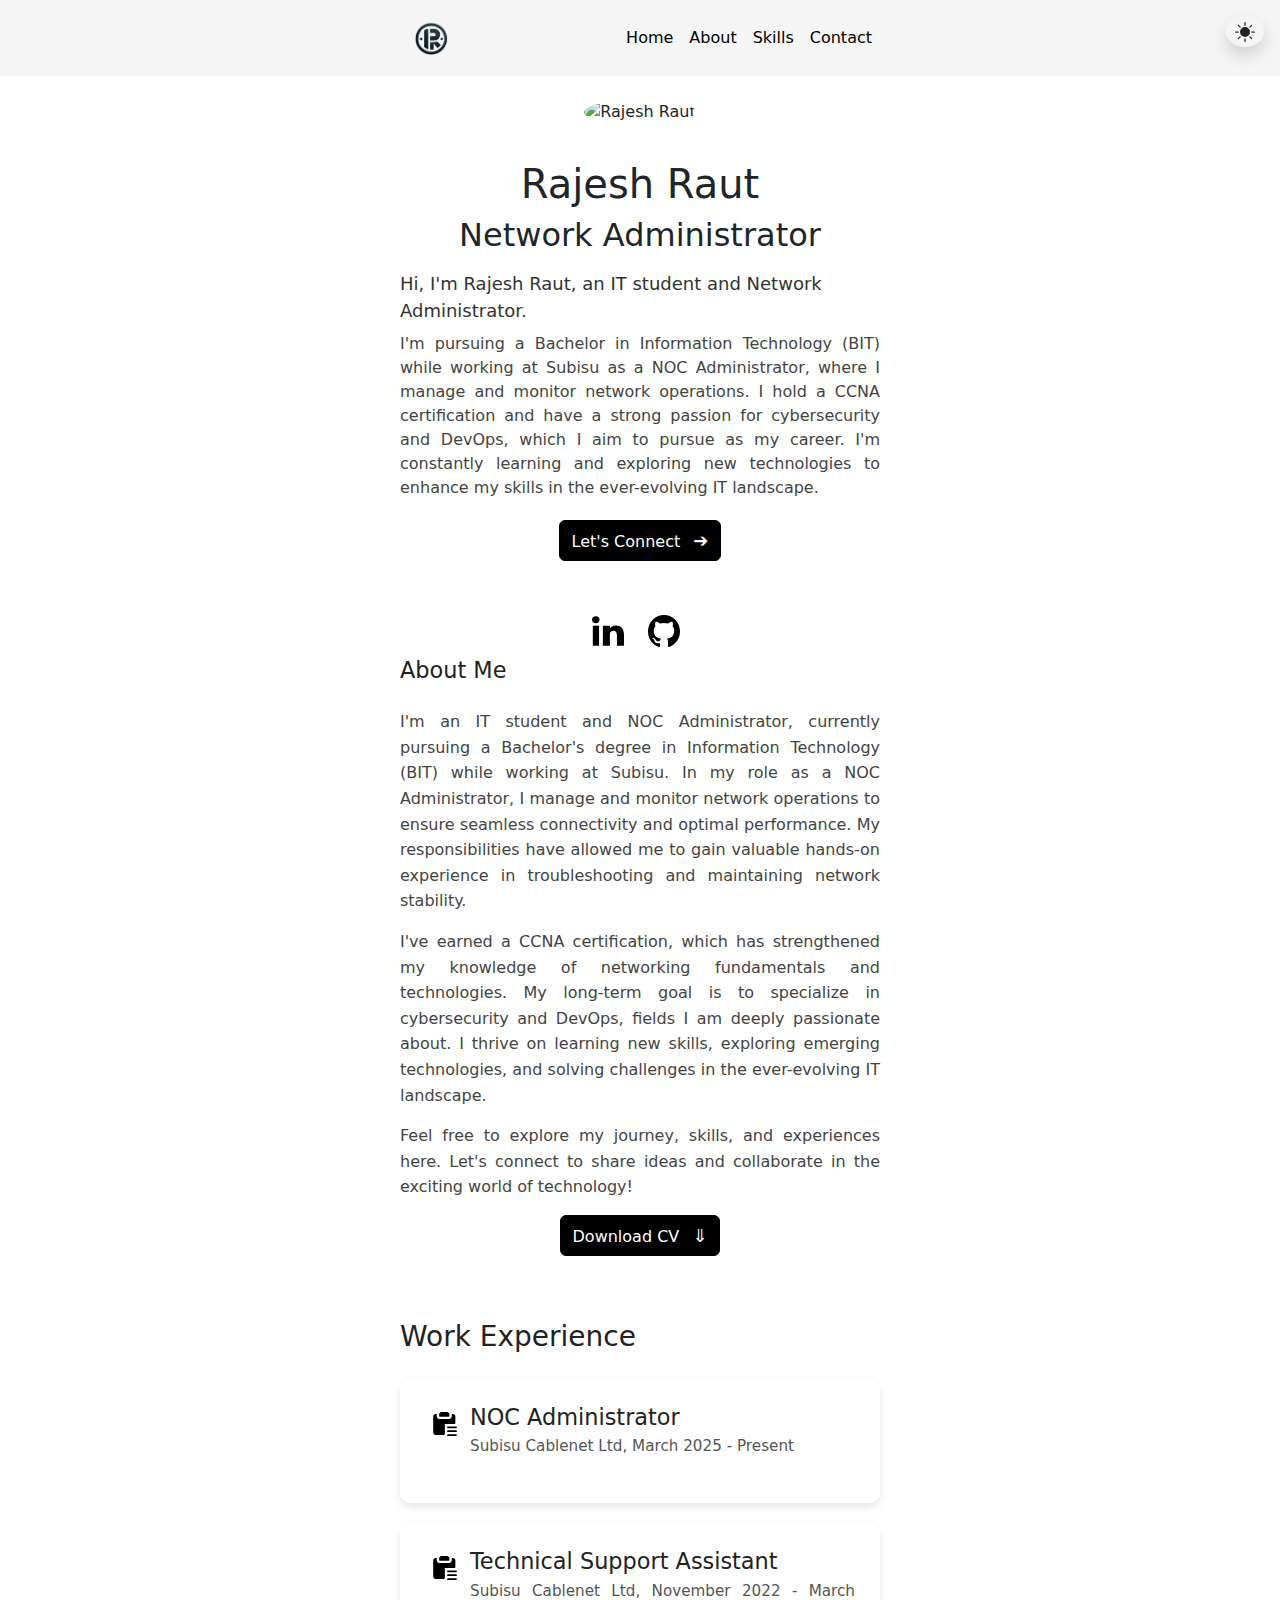
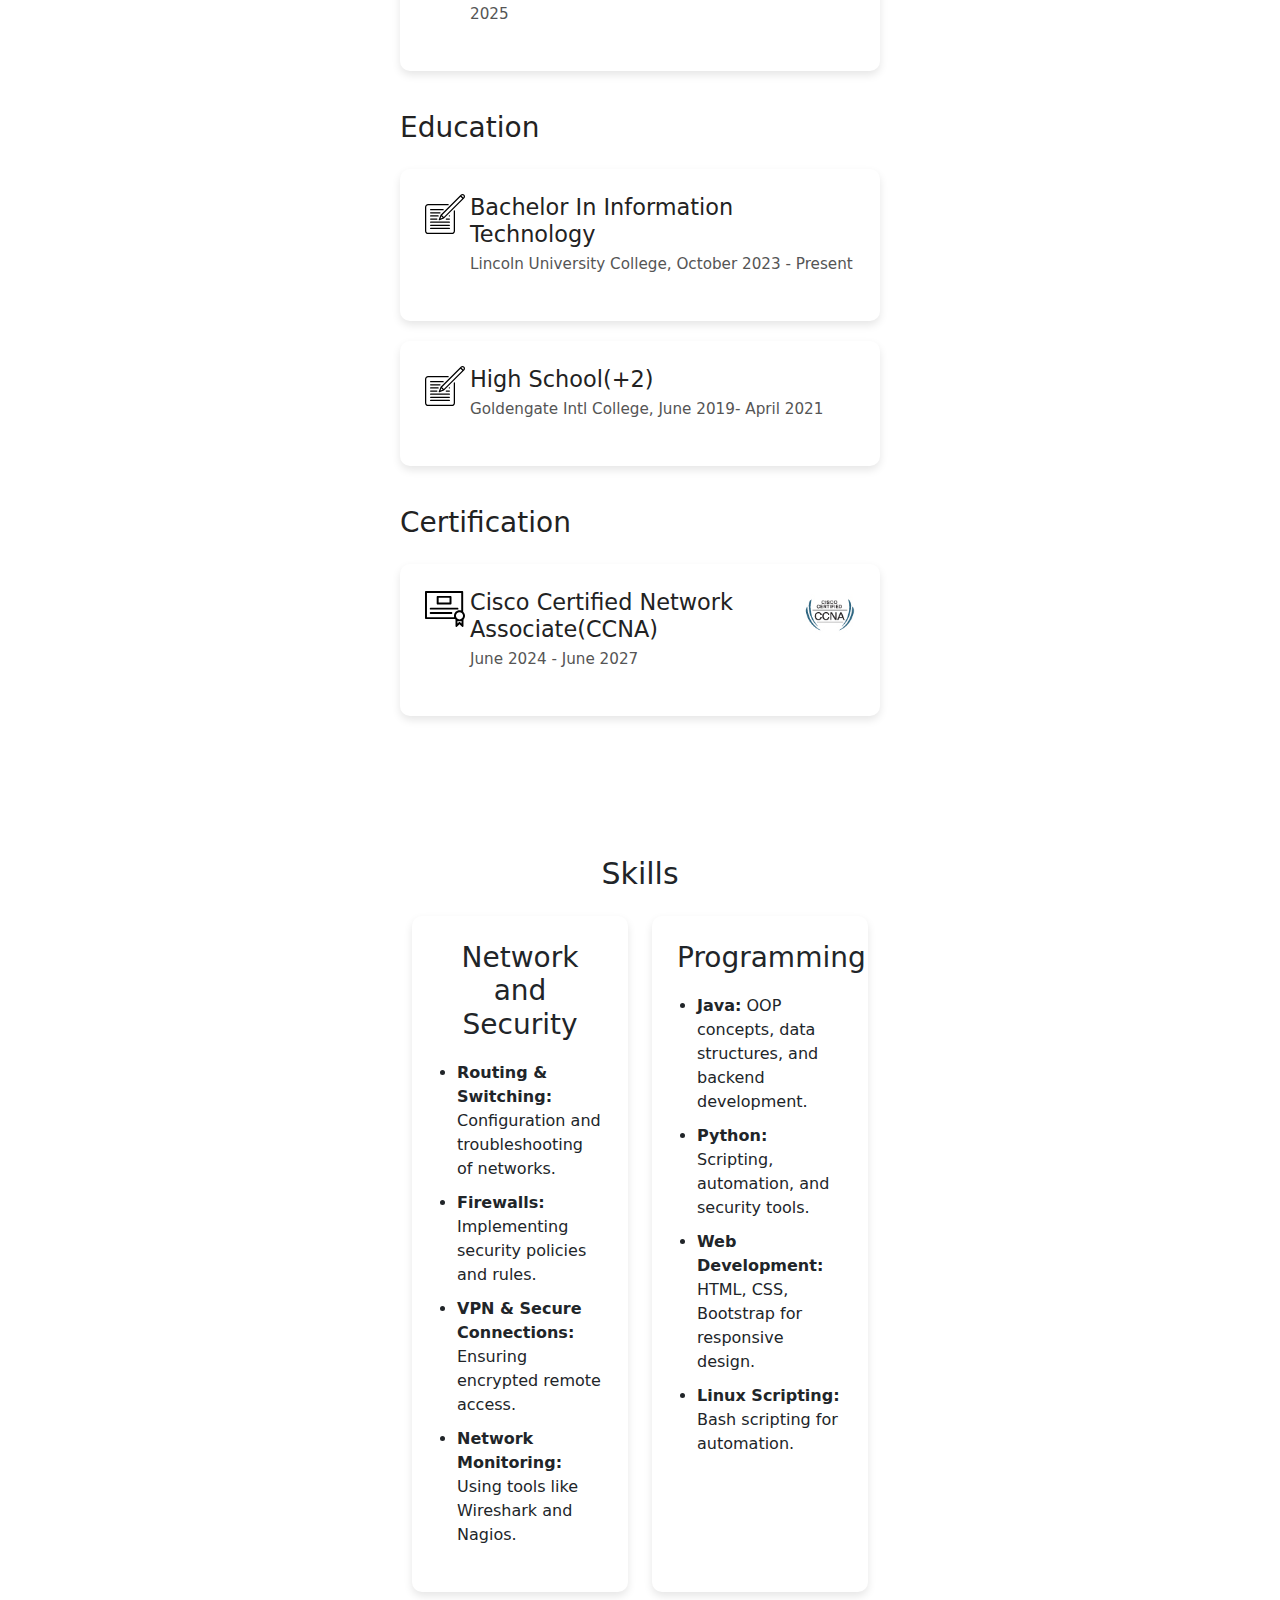
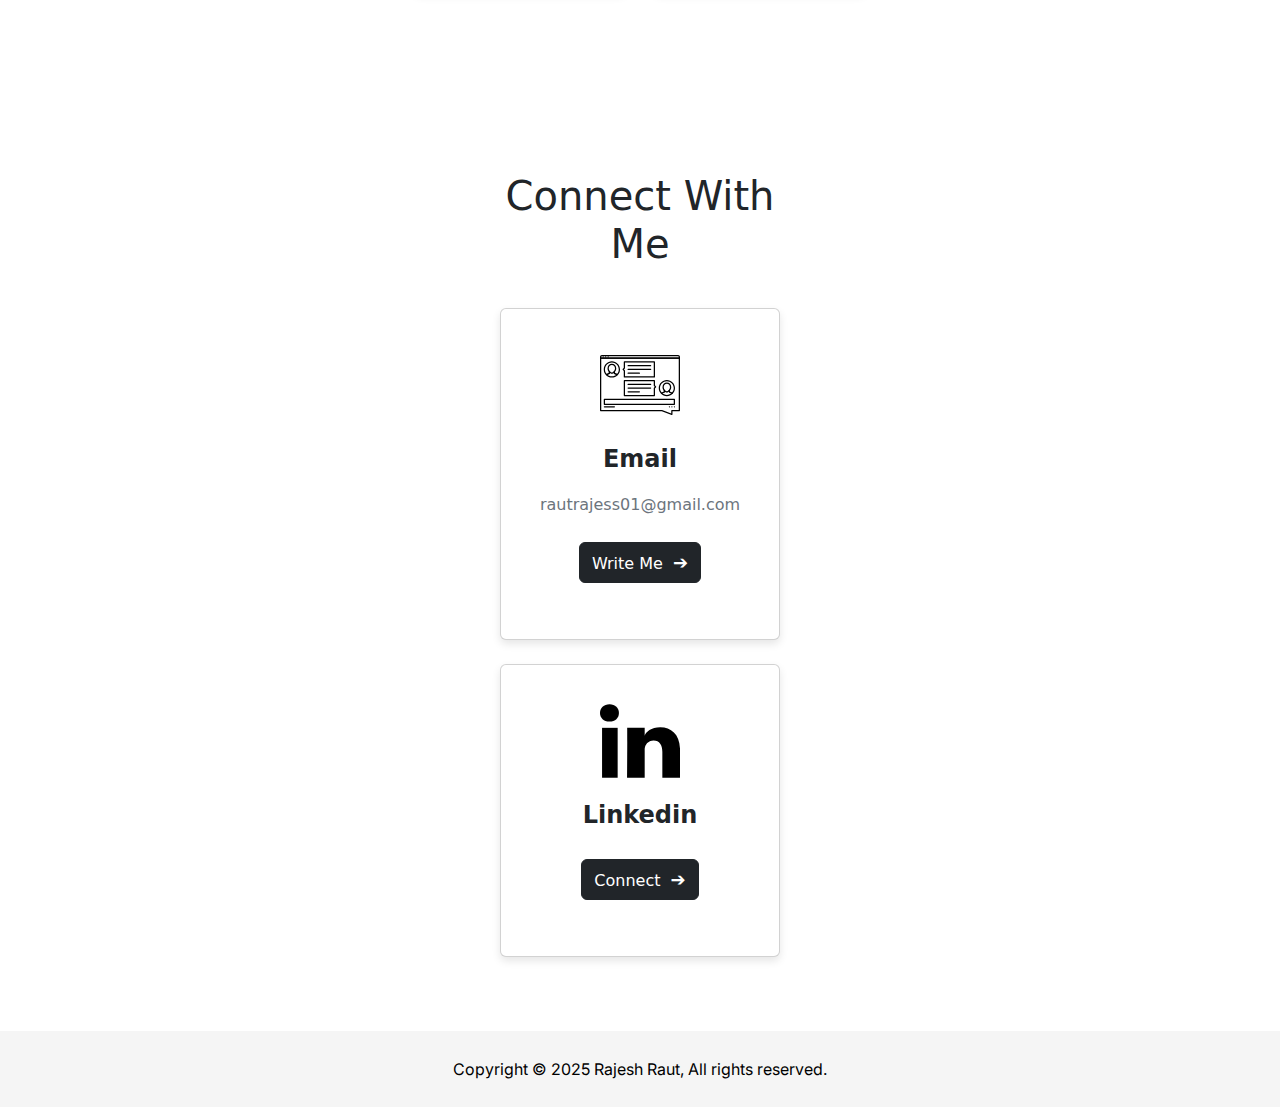
==== commit 261de1e6: "BUG FIXES" ====
--- a/index.html
+++ b/index.html
@@ -353,357 +353,4 @@
     <script src="https://cdn.jsdelivr.net/npm/bootstrap@5.3.3/dist/js/bootstrap.bundle.min.js" integrity="sha384-YvpcrYf0tY3lHB60NNkmXc5s9fDVZLESaAA55NDzOxhy9GkcIdslK1eN7N6jIeHz" crossorigin="anonymous"></script>
     <script src="static/js/index.js"></script>
 </body>
-<!DOCTYPE html>
-<html lang="en">
-<head>
-    <meta charset="UTF-8">
-    <meta name="viewport" content="width=device-width, initial-scale=1.0">
-    <title>Home</title>
-    <link rel="stylesheet" href="static/css/style.css">
-    <link href="https://fonts.googleapis.com/css2?family=Inter:wght@400;500;600&display=swap" rel="stylesheet">
-    <link href="https://cdn.jsdelivr.net/npm/bootstrap@5.3.3/dist/css/bootstrap.min.css" rel="stylesheet" integrity="sha384-QWTKZyjpPEjISv5WaRU9OFeRpok6YctnYmDr5pNlyT2bRjXh0JMhjY6hW+ALEwIH" crossorigin="anonymous">
-</head>
-<body>
-<header>
-    <nav class="navbar navbar-expand-lg fixed-top">
-        <div class="container-fluid">
-            <a class="navbar-brand" href="index.html">
-                <img src="static/images/logo.png" alt="Logo" style="height: 50px;">
-            </a>
-    
-            <!-- Toggle button visible only on small screens -->
-            <div class="d-lg-none">
-                <button class="btn btn-sm rounded-circle shadow" id="darkModeToggle">
-                    <!-- Sun SVG icon -->
-                    <svg xmlns="http://www.w3.org/2000/svg" width="16" height="16" fill="currentColor" viewBox="0 0 16 16" class="sun-icon">
-                        <path d="M8 12a4 4 0 1 0 0-8 4 4 0 0 0 0 8zM8 0a.5.5 0 0 1 .5.5v2a.5.5 0 0 1-1 0v-2A.5.5 0 0 1 8 0zm0 13a.5.5 0 0 1 .5.5v2a.5.5 0 0 1-1 0v-2A.5.5 0 0 1 8 13zm8-5a.5.5 0 0 1-.5.5h-2a.5.5 0 0 1 0-1h2a.5.5 0 0 1 .5.5zM3 8a.5.5 0 0 1-.5.5h-2a.5.5 0 0 1 0-1h2A.5.5 0 0 1 3 8zm10.657-5.657a.5.5 0 0 1 0 .707l-1.414 1.415a.5.5 0 1 1-.707-.708l1.414-1.414a.5.5 0 0 1 .707 0zm-9.193 9.193a.5.5 0 0 1 0 .707L3.05 13.657a.5.5 0 0 1-.707-.707l1.414-1.414a.5.5 0 0 1 .707 0zm9.193 2.121a.5.5 0 0 1-.707 0l-1.414-1.414a.5.5 0 0 1 .707-.707l1.414 1.414a.5.5 0 0 1 0 .707zM4.464 4.465a.5.5 0 0 1-.707 0L2.343 3.05a.5.5 0 1 1 .707-.707l1.414 1.414a.5.5 0 0 1 0 .708z"/>
-                    </svg>
-                    <!-- Moon SVG icon -->
-                    <svg xmlns="http://www.w3.org/2000/svg" width="16" height="16" fill="currentColor" viewBox="0 0 16 16" class="moon-icon d-none">
-                        <path d="M6 .278a.768.768 0 0 1 .08.858 7.208 7.208 0 0 0-.878 3.46c0 4.021 3.278 7.277 7.318 7.277.527 0 1.04-.055 1.533-.16a.787.787 0 0 1 .81.316.733.733 0 0 1-.031.893A8.349 8.349 0 0 1 8.344 16C3.734 16 0 12.286 0 7.71 0 4.266 2.114 1.312 5.124.06A.752.752 0 0 1 6 .278z"/>
-                    </svg>
-                </button>
-            </div>
-            
-            <button class="navbar-toggler ms-auto" type="button" data-bs-toggle="collapse" data-bs-target="#navbarSupportedContent" aria-controls="navbarSupportedContent" aria-expanded="false" aria-label="Toggle navigation">
-                <span class="navbar-toggler-icon"></span>
-            </button>
-    
-            <div class="collapse navbar-collapse" id="navbarSupportedContent">
-                <ul class="navbar-nav ms-auto">
-                    <li class="nav-item">
-                        <a class="nav-link active" aria-current="page" href="#home">Home</a>
-                    </li>
-                    <li class="nav-item">
-                        <a class="nav-link active" href="#about">About</a>
-                    </li>
-                    <li class="nav-item">
-                        <a class="nav-link active" href="#skills">Skills</a>
-                    </li>
-                    <li class="nav-item">
-                        <a class="nav-link active" href="#contact">Contact</a>
-                    </li>
-                </ul>
-            </div>
-            
-            <!-- Toggle button visible only on large screens -->
-            <div class="position-fixed top-0 end-0 p-3 d-none d-lg-block">
-                <button class="btn btn-sm rounded-circle shadow" id="darkModeToggleLg">
-                    <!-- Sun SVG icon -->
-                    <svg xmlns="http://www.w3.org/2000/svg" width="16" height="16" fill="currentColor" viewBox="0 0 16 16" class="sun-icon">
-                        <path d="M8 12a4 4 0 1 0 0-8 4 4 0 0 0 0 8zM8 0a.5.5 0 0 1 .5.5v2a.5.5 0 0 1-1 0v-2A.5.5 0 0 1 8 0zm0 13a.5.5 0 0 1 .5.5v2a.5.5 0 0 1-1 0v-2A.5.5 0 0 1 8 13zm8-5a.5.5 0 0 1-.5.5h-2a.5.5 0 0 1 0-1h2a.5.5 0 0 1 .5.5zM3 8a.5.5 0 0 1-.5.5h-2a.5.5 0 0 1 0-1h2A.5.5 0 0 1 3 8zm10.657-5.657a.5.5 0 0 1 0 .707l-1.414 1.415a.5.5 0 1 1-.707-.708l1.414-1.414a.5.5 0 0 1 .707 0zm-9.193 9.193a.5.5 0 0 1 0 .707L3.05 13.657a.5.5 0 0 1-.707-.707l1.414-1.414a.5.5 0 0 1 .707 0zm9.193 2.121a.5.5 0 0 1-.707 0l-1.414-1.414a.5.5 0 0 1 .707-.707l1.414 1.414a.5.5 0 0 1 0 .707zM4.464 4.465a.5.5 0 0 1-.707 0L2.343 3.05a.5.5 0 1 1 .707-.707l1.414 1.414a.5.5 0 0 1 0 .708z"/>
-                    </svg>
-                    <!-- Moon SVG icon -->
-                    <svg xmlns="http://www.w3.org/2000/svg" width="16" height="16" fill="currentColor" viewBox="0 0 16 16" class="moon-icon d-none">
-                        <path d="M6 .278a.768.768 0 0 1 .08.858 7.208 7.208 0 0 0-.878 3.46c0 4.021 3.278 7.277 7.318 7.277.527 0 1.04-.055 1.533-.16a.787.787 0 0 1 .81.316.733.733 0 0 1-.031.893A8.349 8.349 0 0 1 8.344 16C3.734 16 0 12.286 0 7.71 0 4.266 2.114 1.312 5.124.06A.752.752 0 0 1 6 .278z"/>
-                    </svg>
-                </button>
-            </div>
-        </div>
-    </nav>
-</header>
-    <main>
-        <section id="home">
-            <div class="container-fluid px-0">
-                <div class="row mx-0">
-                    <div class="col-12 px-0">
-                        <div class="content">
-                            <div class="image mb-3">
-                                <img src="static/images/rajesh.jpg" alt="Rajesh Raut" class="img-fluid rounded-circle">
-                            </div>
-                            <h1>Rajesh Raut</h1>
-                            <h2 class="mb-3">Network Administrator</h2>
-                            <p class="intro mb-2">
-                                Hi, I'm Rajesh Raut, an IT student and Network Administrator.
-                            </p>
-                            <p class="description mb-4">
-                                I'm pursuing a Bachelor in Information Technology (BIT) while working at Subisu as a 
-                                NOC Administrator, where I manage and monitor network operations.  
-                                I hold a CCNA certification and have a strong passion for cybersecurity and 
-                                DevOps, which I aim to pursue as my career. I'm constantly learning and exploring new technologies
-                                to enhance my skills in the ever-evolving IT landscape.
-                            </p>
-                            <div class="btn-connect mb-4">
-                                <a href="#contact" class="btn btn-primary">
-                                    Let's Connect
-                                    <span class="icon ms-2">➔</span>
-                                </a>
-                            </div>
-                            <div class="socials d-flex justify-content-center gap-3">
-                                <a href="https://linkedin.com/in/rautrajess01" target="_blank" class="social-icon">
-                                    <svg fill="#000000" version="1.1" id="Layer_1" xmlns="http://www.w3.org/2000/svg" xmlns:xlink="http://www.w3.org/1999/xlink" 
-                                        viewBox="-271 283.9 256 235.1" xml:space="preserve" width="32" height="32">
-                                        <g>
-                                            <rect x="-264.4" y="359.3" width="49.9" height="159.7"/>
-                                            <path d="M-240.5,283.9c-18.4,0-30.5,11.9-30.5,27.7c0,15.5,11.7,27.7,29.8,27.7h0.4c18.8,0,30.5-12.3,30.4-27.7
-                                                C-210.8,295.8-222.1,283.9-240.5,283.9z"/>
-                                            <path d="M-78.2,357.8c-28.6,0-46.5,15.6-49.8,26.6v-25.1h-56.1c0.7,13.3,0,159.7,0,159.7h56.1v-86.3c0-4.9-0.2-9.7,1.2-13.1
-                                                c3.8-9.6,12.1-19.6,27-19.6c19.5,0,28.3,14.8,28.3,36.4V519h56.6v-88.8C-14.9,380.8-42.7,357.8-78.2,357.8z"/>
-                                        </g>
-                                    </svg>
-                                </a>
-                                <a href="https://github.com/rautrajess01" target="_blank" class="social-icon">
-                                    <svg width="32" height="32" viewBox="0 0 20 20" version="1.1" xmlns="http://www.w3.org/2000/svg" xmlns:xlink="http://www.w3.org/1999/xlink">
-                                        <title>github</title>
-                                        <g id="Page-1" stroke="none" stroke-width="1" fill="none" fill-rule="evenodd">
-                                            <g id="Dribbble-Light-Preview" transform="translate(-140.000000, -7559.000000)">
-                                                <g id="icons" transform="translate(56.000000, 160.000000)">
-                                                    <path d="M94,7399 C99.523,7399 104,7403.59 104,7409.253 C104,7413.782 101.138,7417.624 97.167,7418.981 C96.66,7419.082 96.48,7418.762 96.48,7418.489 C96.48,7418.151 96.492,7417.047 96.492,7415.675 C96.492,7414.719 96.172,7414.095 95.813,7413.777 C98.04,7413.523 100.38,7412.656 100.38,7408.718 C100.38,7407.598 99.992,7406.684 99.35,7405.966 C99.454,7405.707 99.797,7404.664 99.252,7403.252 C99.252,7403.252 98.414,7402.977 96.505,7404.303 C95.706,7404.076 94.85,7403.962 94,7403.958 C93.15,7403.962 92.295,7404.076 91.497,7404.303 C89.586,7402.977 88.746,7403.252 88.746,7403.252 C88.203,7404.664 88.546,7405.707 88.649,7405.966 C88.01,7406.684 87.619,7407.598 87.619,7408.718 C87.619,7412.646 89.954,7413.526 92.175,7413.785 C91.889,7414.041 91.63,7414.493 91.54,7415.156 C90.97,7415.418 89.522,7415.871 88.63,7414.304 C88.63,7414.304 88.101,7413.319 87.097,7413.247 C87.097,7413.247 86.122,7413.234 87.029,7413.87 C87.029,7413.87 87.684,7414.185 88.139,7415.37 C88.139,7415.37 88.726,7417.2 91.508,7416.58 C91.513,7417.437 91.522,7418.245 91.522,7418.489 C91.522,7418.76 91.338,7419.077 90.839,7418.982 C86.865,7417.627 84,7413.783 84,7409.253 C84,7403.59 88.478,7399 94,7399" id="github-icon"></path>
-                                                </g>
-                                            </g>
-                                        </g>
-                                    </svg>
-                                </a>                                
-                            </div>
-                        </div>
-                    </div>
-                </div>
-            </div>
-        </section>
-        <section id="about">
-            <div class="about-container">
-                <h1 class="title">About Me</h1>
-                <div class="introduction">
-                    <p class="description">I'm an IT student and NOC Administrator, currently pursuing a Bachelor's degree in Information Technology (BIT) while working at Subisu. In my role as a NOC Administrator, I manage and monitor network operations to ensure seamless connectivity and optimal performance. My responsibilities have allowed me to gain valuable hands-on experience in troubleshooting and maintaining network stability.</p>
-        
-                    <p class="description"> I've earned a CCNA certification, which has strengthened my knowledge of networking fundamentals and technologies. My long-term goal is to specialize in cybersecurity and DevOps, fields I am deeply passionate about. I thrive on learning new skills, exploring emerging technologies, and solving challenges in the ever-evolving IT landscape.</p>
-                        
-                    <p class="description">Feel free to explore my journey, skills, and experiences here. Let's connect to share ideas and collaborate in the exciting world of technology!</p>
-                </div>
-                <div class="btn-connect mb-4">
-                    <a href="static/CV/Rajesh_Resume.pdf" download="Rajesh_Resume.pdf" class="btn btn-primary">
-                        Download CV 
-                        <span class="icon ms-2">&#x21d3;
-                        </span>
-                    </a>
-                    </div>
-                <h2 class="title">Work Experience</h2>
-                <div class="experience-grid">
-                    <div class="experience-card">
-                        <div class="experience-header">
-                            <div class="svg-icon">
-                                <svg xmlns="http://www.w3.org/2000/svg" fill="#000000"  viewBox="0 0 100 100" enable-background="new 0 0 100 100" xml:space="preserve">
-                                    <path d="M37.3,31.9h21.8c1.1,0,2-0.9,2-2v-4c0-3.3-2.7-5.9-5.9-5.9H41.3c-3.3,0-5.9,2.7-5.9,5.9v4  C35.3,31,36.2,31.9,37.3,31.9z"/>
-                                    <path d="M70,24.9h-2c-0.6,0-1,0.4-1,1v4c0,4.4-3.6,7.9-7.9,7.9H37.3c-4.4,0-7.9-3.6-7.9-7.9v-4c0-0.6-0.4-1-1-1h-2  c-3.3,0-5.9,2.7-5.9,5.9v40.6c0,3.3,2.7,5.9,5.9,5.9h20c2.8,0,3.1-2.3,3.1-3.1V52.8c0-2.3,1.3-2.8,2-2.8h21.6c2.4,0,2.8-2.1,2.8-2.8  V31C76,27.6,73.3,24.9,70,24.9z"/>
-                                    <path d="M78.4,60.4H56.6c-0.6,0-1.1-0.5-1.1-1.1v-2.2c0-0.6,0.5-1.1,1.1-1.1h21.8c0.6,0,1.1,0.5,1.1,1.1v2.2  C79.5,59.9,79,60.4,78.4,60.4z M78.4,70.2H56.6c-0.6,0-1.1-0.5-1.1-1.1v-2.2c0-0.6,0.5-1.1,1.1-1.1h21.8c0.6,0,1.1,0.5,1.1,1.1v2.2  C79.5,69.7,79,70.2,78.4,70.2z M78.4,80H56.6c-0.6,0-1.1-0.5-1.1-1.1v-2.2c0-0.6,0.5-1.1,1.1-1.1h21.8c0.6,0,1.1,0.5,1.1,1.1v2.2  C79.5,79.5,79,80,78.4,80z"/>
-                                    </svg>
-                            </div>
-                            <div class="experience-title">
-                                <h3 class="title">NOC Administrator</h3>
-                                <p class="description">Subisu Cablenet Ltd, March 2025 - Present</p>
-                            </div>
-                        </div>
-                    </div>
-                    
-                    <div class="experience-card">
-                        <div class="experience-header">
-                            <div class="svg-icon">
-                                <svg xmlns="http://www.w3.org/2000/svg" fill="#000000"  viewBox="0 0 100 100" enable-background="new 0 0 100 100" xml:space="preserve">
-                                    <path d="M37.3,31.9h21.8c1.1,0,2-0.9,2-2v-4c0-3.3-2.7-5.9-5.9-5.9H41.3c-3.3,0-5.9,2.7-5.9,5.9v4  C35.3,31,36.2,31.9,37.3,31.9z"/>
-                                    <path d="M70,24.9h-2c-0.6,0-1,0.4-1,1v4c0,4.4-3.6,7.9-7.9,7.9H37.3c-4.4,0-7.9-3.6-7.9-7.9v-4c0-0.6-0.4-1-1-1h-2  c-3.3,0-5.9,2.7-5.9,5.9v40.6c0,3.3,2.7,5.9,5.9,5.9h20c2.8,0,3.1-2.3,3.1-3.1V52.8c0-2.3,1.3-2.8,2-2.8h21.6c2.4,0,2.8-2.1,2.8-2.8  V31C76,27.6,73.3,24.9,70,24.9z"/>
-                                    <path d="M78.4,60.4H56.6c-0.6,0-1.1-0.5-1.1-1.1v-2.2c0-0.6,0.5-1.1,1.1-1.1h21.8c0.6,0,1.1,0.5,1.1,1.1v2.2  C79.5,59.9,79,60.4,78.4,60.4z M78.4,70.2H56.6c-0.6,0-1.1-0.5-1.1-1.1v-2.2c0-0.6,0.5-1.1,1.1-1.1h21.8c0.6,0,1.1,0.5,1.1,1.1v2.2  C79.5,69.7,79,70.2,78.4,70.2z M78.4,80H56.6c-0.6,0-1.1-0.5-1.1-1.1v-2.2c0-0.6,0.5-1.1,1.1-1.1h21.8c0.6,0,1.1,0.5,1.1,1.1v2.2  C79.5,79.5,79,80,78.4,80z"/>
-                                    </svg>
-                            </div>
-                            <div class="experience-title">
-                                <h3 class="title">Technical Support Assistant</h3>
-                                <p class="description">Subisu Cablenet Ltd, November 2022 - March 2025</p>
-                            </div>
-                        </div>
-                    </div>
-                </div>
-                
-                <h2 class="title">Education</h2>
-                <div class="experience-grid">
-                    <div class="experience-card">
-                        <div class="experience-header">
-                            <div class="svg-icon">
-                                <svg xmlns="http://www.w3.org/2000/svg" xmlns:xlink="http://www.w3.org/1999/xlink" fill="#000000"  version="1.1" id="Capa_1" viewBox="0 0 512 512" xml:space="preserve">
-                                    <g>
-                                        <path d="M376,208c-4.418,0-8,3.582-8,8v256c0,13.234-10.766,24-24,24H40c-13.234,0-24-10.766-24-24V168c0-13.234,10.766-24,24-24   h256c4.418,0,8-3.582,8-8s-3.582-8-8-8H40c-22.056,0-40,17.944-40,40v304c0,22.056,17.944,40,40,40h304c22.056,0,40-17.944,40-40   V216C384,211.582,380.418,208,376,208z"/>
-                                        <path d="M502.628,9.377C496.586,3.33,488.55,0,480,0s-16.586,3.33-22.625,9.375L200.406,266.343   c-0.759,0.759-1.358,1.663-1.76,2.658l-23.031,56.969c-1.203,2.977-0.51,6.385,1.76,8.655c1.53,1.53,3.576,2.343,5.658,2.343   c1.009,0,2.026-0.19,2.997-0.583l56.969-23.031c0.995-0.402,1.899-1.001,2.658-1.76L502.625,54.627   C508.67,48.583,512,40.548,512,32S508.67,15.417,502.628,9.377z M240.969,293.655l-22.624-22.624L455.031,34.345l22.624,22.624   L240.969,293.655z M209.508,284.822l17.67,17.67l-29.662,11.992L209.508,284.822z M491.312,43.312l-2.343,2.343l-22.624-22.624   l2.346-2.346C471.709,17.664,475.726,16,480,16s8.291,1.664,11.313,4.689C494.335,23.71,496,27.728,496,32   S494.335,40.29,491.312,43.312z"/>
-                                        <path d="M240,200c0-4.418-3.582-8-8-8H72c-4.418,0-8,3.582-8,8s3.582,8,8,8h160C236.418,208,240,204.418,240,200z"/>
-                                        <path d="M200,240c0-4.418-3.582-8-8-8H72c-4.418,0-8,3.582-8,8s3.582,8,8,8h120C196.418,248,200,244.418,200,240z"/>
-                                        <path d="M168,272H72c-4.418,0-8,3.582-8,8s3.582,8,8,8h96c4.418,0,8-3.582,8-8S172.418,272,168,272z"/>
-                                        <path d="M72,328h80c4.418,0,8-3.582,8-8s-3.582-8-8-8H72c-4.418,0-8,3.582-8,8S67.582,328,72,328z"/>
-                                        <path d="M264,320c0,4.418,3.582,8,8,8h40c4.418,0,8-3.582,8-8s-3.582-8-8-8h-40C267.582,312,264,315.582,264,320z"/>
-                                        <path d="M317.66,285.66c1.49-1.49,2.34-3.55,2.34-5.66c0-2.11-0.85-4.17-2.34-5.66c-1.49-1.49-3.55-2.34-5.66-2.34   c-2.1,0-4.17,0.85-5.66,2.34c-1.49,1.49-2.34,3.56-2.34,5.66c0,2.11,0.85,4.17,2.34,5.66c1.49,1.49,3.56,2.34,5.66,2.34   S316.17,287.15,317.66,285.66z"/>
-                                        <path d="M64,360c0,4.418,3.582,8,8,8h240c4.418,0,8-3.582,8-8s-3.582-8-8-8H72C67.582,352,64,355.582,64,360z"/>
-                                        <path d="M312,392H72c-4.418,0-8,3.582-8,8s3.582,8,8,8h240c4.418,0,8-3.582,8-8S316.418,392,312,392z"/>
-                                        <path d="M312,432H72c-4.418,0-8,3.582-8,8s3.582,8,8,8h240c4.418,0,8-3.582,8-8S316.418,432,312,432z"/>
-                                    </g>
-                                    </svg>
-                            </div>
-                            <div class="experience-title">
-                                <h3 class="title">Bachelor In Information Technology</h3>
-                                <p class="description">Lincoln University College, October 2023 - Present</p>
-                            </div>
-                        </div>
-                    </div>
-                    
-                    <div class="experience-card">
-                        <div class="experience-header">
-                            <div class="svg-icon">
-                                <svg xmlns="http://www.w3.org/2000/svg" xmlns:xlink="http://www.w3.org/1999/xlink" fill="#000000"  version="1.1" id="Capa_1" viewBox="0 0 512 512" xml:space="preserve">
-                                    <g>
-                                        <path d="M376,208c-4.418,0-8,3.582-8,8v256c0,13.234-10.766,24-24,24H40c-13.234,0-24-10.766-24-24V168c0-13.234,10.766-24,24-24   h256c4.418,0,8-3.582,8-8s-3.582-8-8-8H40c-22.056,0-40,17.944-40,40v304c0,22.056,17.944,40,40,40h304c22.056,0,40-17.944,40-40   V216C384,211.582,380.418,208,376,208z"/>
-                                        <path d="M502.628,9.377C496.586,3.33,488.55,0,480,0s-16.586,3.33-22.625,9.375L200.406,266.343   c-0.759,0.759-1.358,1.663-1.76,2.658l-23.031,56.969c-1.203,2.977-0.51,6.385,1.76,8.655c1.53,1.53,3.576,2.343,5.658,2.343   c1.009,0,2.026-0.19,2.997-0.583l56.969-23.031c0.995-0.402,1.899-1.001,2.658-1.76L502.625,54.627   C508.67,48.583,512,40.548,512,32S508.67,15.417,502.628,9.377z M240.969,293.655l-22.624-22.624L455.031,34.345l22.624,22.624   L240.969,293.655z M209.508,284.822l17.67,17.67l-29.662,11.992L209.508,284.822z M491.312,43.312l-2.343,2.343l-22.624-22.624   l2.346-2.346C471.709,17.664,475.726,16,480,16s8.291,1.664,11.313,4.689C494.335,23.71,496,27.728,496,32   S494.335,40.29,491.312,43.312z"/>
-                                        <path d="M240,200c0-4.418-3.582-8-8-8H72c-4.418,0-8,3.582-8,8s3.582,8,8,8h160C236.418,208,240,204.418,240,200z"/>
-                                        <path d="M200,240c0-4.418-3.582-8-8-8H72c-4.418,0-8,3.582-8,8s3.582,8,8,8h120C196.418,248,200,244.418,200,240z"/>
-                                        <path d="M168,272H72c-4.418,0-8,3.582-8,8s3.582,8,8,8h96c4.418,0,8-3.582,8-8S172.418,272,168,272z"/>
-                                        <path d="M72,328h80c4.418,0,8-3.582,8-8s-3.582-8-8-8H72c-4.418,0-8,3.582-8,8S67.582,328,72,328z"/>
-                                        <path d="M264,320c0,4.418,3.582,8,8,8h40c4.418,0,8-3.582,8-8s-3.582-8-8-8h-40C267.582,312,264,315.582,264,320z"/>
-                                        <path d="M317.66,285.66c1.49-1.49,2.34-3.55,2.34-5.66c0-2.11-0.85-4.17-2.34-5.66c-1.49-1.49-3.55-2.34-5.66-2.34   c-2.1,0-4.17,0.85-5.66,2.34c-1.49,1.49-2.34,3.56-2.34,5.66c0,2.11,0.85,4.17,2.34,5.66c1.49,1.49,3.56,2.34,5.66,2.34   S316.17,287.15,317.66,285.66z"/>
-                                        <path d="M64,360c0,4.418,3.582,8,8,8h240c4.418,0,8-3.582,8-8s-3.582-8-8-8H72C67.582,352,64,355.582,64,360z"/>
-                                        <path d="M312,392H72c-4.418,0-8,3.582-8,8s3.582,8,8,8h240c4.418,0,8-3.582,8-8S316.418,392,312,392z"/>
-                                        <path d="M312,432H72c-4.418,0-8,3.582-8,8s3.582,8,8,8h240c4.418,0,8-3.582,8-8S316.418,432,312,432z"/>
-                                    </g>
-                                    </svg>                            </div>
-                            <div class="experience-title">
-                                <h3 class="title">High School(+2)</h3>
-                                <p class="description">Goldengate Intl College, June 2019- April 2021</p>
-                            </div>
-                        </div>
-                    </div>
-                </div>
-                
-                <h2 class="title">Certification</h2>
-                <div class="experience-grid">
-                    <div class="experience-card">
-                        <div class="experience-header">
-                            <div class="svg-icon">
-                                <svg xmlns="http://www.w3.org/2000/svg" xmlns:xlink="http://www.w3.org/1999/xlink" fill="#000000" version="1.1" id="Layer_1" viewBox="0 0 299.594 299.594" xml:space="preserve">
-                                    <g>
-                                        <g>
-                                            <g>
-                                                <path d="M242.974,139.731H43.02c-4.059,0-7.35,3.291-7.35,7.35c0,4.06,3.291,7.35,7.35,7.35h199.954c4.06,0,7.35-3.291,7.35-7.35     S247.034,139.731,242.974,139.731z"/>
-                                                <path d="M197.45,173.151H43.02c-4.059,0-7.35,3.291-7.35,7.35c0,4.059,3.291,7.35,7.35,7.35h154.43c4.06,0,7.35-3.291,7.35-7.35     C204.8,176.441,201.511,173.151,197.45,173.151z"/>
-                                                <path d="M94.881,116.246h96.231c4.06,0,7.35-3.291,7.35-7.35V59.073c0-4.059-3.29-7.35-7.35-7.35H94.881     c-4.059,0-7.35,3.291-7.35,7.35v49.822C87.531,112.955,90.822,116.246,94.881,116.246z M102.231,66.423h81.531v35.122h-81.531     V66.423z"/>
-                                                <path d="M285.993,170.54V23.24c0-4.059-3.29-7.35-7.35-7.35H7.35C3.291,15.89,0,19.181,0,23.24v194.839     c0,4.059,3.291,7.35,7.35,7.35h217.81c1.048,1.427,2.187,2.781,3.406,4.061v46.86c0,6.552,7.948,9.794,12.548,5.197     l17.275-17.276l17.276,17.276c4.613,4.611,12.548,1.347,12.548-5.197v-46.86C304.177,212.725,303.264,186.154,285.993,170.54z      M218.326,210.728H14.7V30.59h256.593v131.36C240.788,151.908,210.759,179.337,218.326,210.728z M273.512,258.604l-9.926-9.926     c-2.869-2.868-7.523-2.87-10.395,0l-9.925,9.925v-19.172c9.664,3.815,20.575,3.816,30.247,0V258.604z M258.389,227.607     c-14.688,0-26.504-11.985-26.504-26.505c0-14.612,11.887-26.504,26.504-26.504c14.645,0,26.505,11.929,26.505,26.504     C284.893,215.747,272.973,227.607,258.389,227.607z"/>
-                                            </g>
-                                        </g>
-                                    </g>
-                                    </svg>                            </div>
-                            <div class="experience-title">
-                                <h3 class="title">
-                                    <a class="title" href="https://cp.certmetrics.com/cisco/en/public/verify/credential/975a9391f03a4e5a9f9e9dc91a0b2097">Cisco Certified Network Associate(CCNA)</a>
-                                </h3>
-                                <p class="description">June 2024 - June 2027</p>
-                            </div>
-                            <div class="cert-logo">
-                                <img src="static/images/ccna_sm.jpg" alt="CCNA Certification">
-                            </div>
-                        </div>
-                    </div>
-                </div>
-            </div>
-        </section>
-    
-        <section id="skills">
-            <div class="container skills-container">
-                <h2 class="text-center mb-4">Skills</h2>
-                <div class="row">
-                    <div class="col-md-6">
-                        <div class="skill-card">
-                            <h3>Network and Security</h3>
-                            <ul>
-                                <li><b>Routing & Switching:</b> Configuration and troubleshooting of networks.</li>
-                                <li><b>Firewalls:</b> Implementing security policies and rules.</li>
-                                <li><b>VPN & Secure Connections:</b> Ensuring encrypted remote access.</li>
-                                <li><b>Network Monitoring:</b> Using tools like Wireshark and Nagios.</li>
-                            </ul>
-                        </div>
-                    </div>
-                    <div class="col-md-6">
-                        <div class="skill-card">
-                            <h3>Programming</h3>
-                            <ul>
-                                <li><b>Java:</b> OOP concepts, data structures, and backend development.</li>
-                                <li><b>Python:</b> Scripting, automation, and security tools.</li>
-                                <li><b>Web Development:</b> HTML, CSS, Bootstrap for responsive design.</li>
-                                <li><b>Linux Scripting:</b> Bash scripting for automation.</li>
-                            </ul>
-                        </div>
-                    </div>
-                </div>
-            </div>
-        </section>
-        <section id="contact" class="container">
-            <h1 class="title text-center">Connect With Me</h1>
-            <div class="mail-linkedin">
-            <div class="row justify-content-center">
-                <div class="col-12 mb-4">
-                    <div class="card mail h-100 transition">
-                        <div class="card-body text-center">
-                            <svg class="email-svg" xmlns="http://www.w3.org/2000/svg" width="80px" height="80px" viewBox="0 0 1024 1024" fill="#000000" class="icon" version="1.1"><path d="M952.352 799.912c-4.422 0-8.078-3.576-8.078-7.998 0-4.42 3.5-7.998 7.906-7.998h0.172a8.004 8.004 0 0 1 7.996 7.998 8.002 8.002 0 0 1-7.996 7.998zM920.36 799.912c-4.422 0-8.074-3.576-8.074-7.998 0-4.42 3.496-7.998 7.902-7.998h0.172a8 8 0 0 1 0 15.996zM888.372 799.912c-4.422 0-8.078-3.576-8.078-7.998 0-4.42 3.5-7.998 7.906-7.998h0.172a8.004 8.004 0 0 1 7.996 7.998 8.002 8.002 0 0 1-7.996 7.998zM40.628 160.108c-4.42 0-8.076-3.576-8.076-7.998s3.498-7.998 7.904-7.998h0.172c4.406 0 7.998 3.576 7.998 7.998s-3.592 7.998-7.998 7.998zM72.62 160.108c-4.42 0-8.076-3.576-8.076-7.998s3.498-7.998 7.904-7.998h0.172c4.406 0 7.998 3.576 7.998 7.998s-3.594 7.998-7.998 7.998zM104.61 160.108c-4.42 0-8.076-3.576-8.076-7.998s3.498-7.998 7.904-7.998h0.172c4.406 0 7.998 3.576 7.998 7.998s-3.594 7.998-7.998 7.998z" fill=""/><path d="M1015.848 176.104H8.156a7.994 7.994 0 0 1-7.998-7.998v-15.996c0-13.23 10.762-23.994 23.992-23.994h975.702c13.23 0 23.992 10.764 23.992 23.994v15.996a7.994 7.994 0 0 1-7.996 7.998zM16.152 160.108h991.696v-7.998a8.008 8.008 0 0 0-7.996-7.998H24.15a8.008 8.008 0 0 0-7.998 7.998v7.998z" fill=""/><path d="M919.876 895.882a7.98 7.98 0 0 1-2.812-0.516l-126.602-47.47H8.156a7.994 7.994 0 0 1-7.998-7.998V168.106a7.994 7.994 0 0 1 7.998-7.998h1007.692a7.994 7.994 0 0 1 7.996 7.998v671.792a7.992 7.992 0 0 1-7.996 7.998h-87.976v39.988a8 8 0 0 1-3.434 6.576 8.034 8.034 0 0 1-4.562 1.422zM16.152 831.902h775.762c0.954 0 1.906 0.172 2.812 0.516l117.152 43.924v-36.444a7.99 7.99 0 0 1 7.996-7.996h87.972V176.104H16.152v655.798z" fill=""/><path d="M152.094 368.044c-23.914 0-55.966-33.646-55.966-68.058 0-34.152 24.054-59.902 55.966-59.902 31.928 0 55.998 25.75 55.998 59.902 0 34.412-32.068 68.058-55.998 68.058z m0-111.966c-23.164 0-39.972 18.462-39.972 43.908 0 27.43 27.148 52.062 39.972 52.062 13.168 0 40.004-24.102 40.004-52.062 0-25.444-16.822-43.908-40.004-43.908z" fill=""/><path d="M220.588 387.29c-0.968 0-1.966-0.18-2.92-0.554-41.566-16.324-41.566-22.072-41.566-26.688a7.994 7.994 0 0 1 15.214-3.444c3.936 3.108 19.338 10.192 32.194 15.246a8.008 8.008 0 0 1 4.53 10.364 8.02 8.02 0 0 1-7.452 5.076z" fill=""/><path d="M184.1 368.044a7.994 7.994 0 0 1-7.998-7.998v-19.658c0-4.42 3.578-7.998 7.998-7.998s7.998 3.578 7.998 7.998v19.658a7.994 7.994 0 0 1-7.998 7.998zM83.632 387.29a8.02 8.02 0 0 1-7.452-5.078 8.006 8.006 0 0 1 4.53-10.364c12.856-5.052 28.258-12.136 32.194-15.246a7.994 7.994 0 0 1 15.214 3.444c0 4.616 0 10.364-41.566 26.688a7.978 7.978 0 0 1-2.92 0.556z" fill=""/><path d="M120.12 368.044a7.994 7.994 0 0 1-7.998-7.998v-19.658a7.994 7.994 0 0 1 7.998-7.998 7.994 7.994 0 0 1 7.998 7.998v19.658a7.994 7.994 0 0 1-7.998 7.998z" fill=""/><path d="M152.11 416.03c-57.326 0-103.968-46.642-103.968-103.968s46.642-103.968 103.968-103.968 103.968 46.642 103.968 103.968-46.642 103.968-103.968 103.968z m0-191.942c-48.5 0-87.972 39.464-87.972 87.974s39.472 87.974 87.972 87.974c48.5 0 87.972-39.464 87.972-87.974s-39.47-87.974-87.972-87.974zM855.894 607.97c-23.93 0-55.984-33.646-55.984-68.056 0-34.154 24.074-59.904 55.984-59.904 31.914 0 55.984 25.75 55.984 59.904 0 34.41-32.054 68.056-55.984 68.056z m0-111.966c-23.164 0-39.988 18.464-39.988 43.91 0 27.958 26.82 52.062 39.988 52.062 12.824 0 39.988-24.634 39.988-52.062 0-25.446-16.824-43.91-39.988-43.91z" fill=""/><path d="M924.376 627.214c-0.968 0-1.968-0.172-2.922-0.546-41.566-16.34-41.566-22.086-41.566-26.696a7.994 7.994 0 0 1 8-7.996c3.184 0 5.918 1.858 7.214 4.544 3.938 3.108 19.336 10.2 32.192 15.244a8.02 8.02 0 0 1 4.532 10.374 8.026 8.026 0 0 1-7.45 5.076z" fill=""/><path d="M887.886 607.97c-4.422 0-8-3.576-8-7.998v-19.65a7.994 7.994 0 0 1 8-7.998 7.994 7.994 0 0 1 7.996 7.998v19.65a7.992 7.992 0 0 1-7.996 7.998zM787.414 627.214c-3.184 0-6.2-1.922-7.45-5.076a8.02 8.02 0 0 1 4.532-10.374c12.856-5.044 28.254-12.136 32.192-15.244a8.004 8.004 0 0 1 7.218-4.544 7.992 7.992 0 0 1 7.996 7.996c0 4.61 0 10.356-41.566 26.696a8.024 8.024 0 0 1-2.922 0.546z" fill=""/><path d="M823.906 607.97c-4.422 0-8-3.576-8-7.998v-19.65a7.994 7.994 0 0 1 8-7.998 7.994 7.994 0 0 1 7.996 7.998v19.65a7.992 7.992 0 0 1-7.996 7.998z" fill=""/><path d="M855.894 655.958c-57.324 0-103.968-46.642-103.968-103.968s46.644-103.968 103.968-103.968c57.328 0 103.968 46.642 103.968 103.968s-46.64 103.968-103.968 103.968z m0-191.944c-48.5 0-87.972 39.464-87.972 87.974 0 48.5 39.472 87.972 87.972 87.972s87.972-39.472 87.972-87.972c0.002-48.508-39.472-87.974-87.972-87.974z" fill=""/><path d="M695.946 416.03H312.062a7.994 7.994 0 0 1-7.998-7.998V331.36l-13.652-13.644a7.994 7.994 0 0 1 0-11.31l13.652-13.652v-76.664a7.994 7.994 0 0 1 7.998-7.998h383.884a7.992 7.992 0 0 1 7.996 7.998v191.942a7.992 7.992 0 0 1-7.996 7.998z m-375.886-15.994h367.886v-175.948H320.06v71.978a7.99 7.99 0 0 1-2.344 5.654l-10.34 10.34 10.34 10.334a7.99 7.99 0 0 1 2.344 5.654v71.988z" fill=""/><path d="M695.946 655.958H312.062a7.994 7.994 0 0 1-7.998-7.998v-191.942a7.994 7.994 0 0 1 7.998-7.998h383.884a7.994 7.994 0 0 1 7.996 7.998v60.668l13.652 13.652a7.996 7.996 0 0 1 0 11.31l-13.652 13.65v92.66c0 4.42-3.578 8-7.996 8zM320.06 639.96h367.886v-87.972c0-2.124 0.844-4.156 2.344-5.654l10.34-10.342-10.34-10.34a7.994 7.994 0 0 1-2.344-5.654v-55.984H320.06v175.946z" fill=""/><path d="M951.868 767.922H56.14a7.994 7.994 0 0 1-7.998-7.998v-63.98a7.994 7.994 0 0 1 7.998-7.998h895.728a7.994 7.994 0 0 1 7.996 7.998v63.98a7.994 7.994 0 0 1-7.996 7.998z m-887.73-15.996h879.73v-47.984H64.138v47.984z" fill=""/><path d="M184.1 799.912H56.14a7.994 7.994 0 0 1-7.998-7.998 7.994 7.994 0 0 1 7.998-7.998h127.96a7.994 7.994 0 0 1 7.998 7.998 7.994 7.994 0 0 1-7.998 7.998z" fill=""/><path d="M647.958 512H360.046a7.994 7.994 0 0 1-7.998-7.998 7.994 7.994 0 0 1 7.998-7.998h287.91c4.422 0 8 3.578 8 7.998a7.994 7.994 0 0 1-7.998 7.998z" fill=""/><path d="M647.958 559.984H360.046a7.992 7.992 0 0 1-7.998-7.996 7.992 7.992 0 0 1 7.998-7.998h287.91c4.422 0 8 3.576 8 7.998a7.992 7.992 0 0 1-7.998 7.996z" fill=""/><path d="M504.002 607.97h-143.956a7.994 7.994 0 0 1-7.998-7.998 7.992 7.992 0 0 1 7.998-7.996h143.956a7.992 7.992 0 0 1 7.998 7.996 7.994 7.994 0 0 1-7.998 7.998z" fill=""/><path d="M647.958 272.074H360.046c-4.42 0-7.998-3.578-7.998-7.998s3.576-7.998 7.998-7.998h287.91c4.422 0 8 3.578 8 7.998s-3.578 7.998-7.998 7.998z" fill=""/><path d="M647.958 320.058H360.046c-4.42 0-7.998-3.576-7.998-7.998s3.576-7.998 7.998-7.998h287.91c4.422 0 8 3.576 8 7.998s-3.578 7.998-7.998 7.998z" fill=""/><path d="M504.002 368.044h-143.956a7.994 7.994 0 0 1-7.998-7.998 7.994 7.994 0 0 1 7.998-7.998h143.956a7.994 7.994 0 0 1 7.998 7.998 7.994 7.994 0 0 1-7.998 7.998z" fill=""/></svg>
-                            <p class="email-title fw-bold mt-3">Email</p>
-                            <p class="email-add">rautrajess01@gmail.com</p>
-                            <div>
-                                <a href="mailto:rautrajess01@gmail.com" class="btn-mail btn btn-dark">
-                                    Write Me 
-                                    <span class="icon">➔</span>
-                                </a>
-                            </div>
-                        </div>
-                    </div>
-                </div>
-                
-                <div class="col-12 mb-4">
-                    <div class="card linkedin h-100 transition">
-                        <div class="card-body text-center">
-                            <svg class="linkedin-svg" fill="#000000" version="1.1" id="Layer_1" xmlns="http://www.w3.org/2000/svg" xmlns:xlink="http://www.w3.org/1999/xlink" 
-                            viewBox="-271 283.9 256 235.1" xml:space="preserve" width="80px" height="80px">
-                            <g>
-                                <rect x="-264.4" y="359.3" width="49.9" height="159.7"/>
-                                <path d="M-240.5,283.9c-18.4,0-30.5,11.9-30.5,27.7c0,15.5,11.7,27.7,29.8,27.7h0.4c18.8,0,30.5-12.3,30.4-27.7
-                                    C-210.8,295.8-222.1,283.9-240.5,283.9z"/>
-                                <path d="M-78.2,357.8c-28.6,0-46.5,15.6-49.8,26.6v-25.1h-56.1c0.7,13.3,0,159.7,0,159.7h56.1v-86.3c0-4.9-0.2-9.7,1.2-13.1
-                                    c3.8-9.6,12.1-19.6,27-19.6c19.5,0,28.3,14.8,28.3,36.4V519h56.6v-88.8C-14.9,380.8-42.7,357.8-78.2,357.8z"/>
-                            </g>
-                            </svg>
-                            <p class="linkedin-title fw-bold mt-3">Linkedin</p>
-                            <div>
-                                <a href="https://linkedin.com/in/rautrajess01" class="btn-mail btn btn-dark">
-                                    Connect
-                                    <span class="icon">➔</span>
-                                </a>
-                            </div>
-                        </div>
-                    </div>
-                </div>
-            </div>
-        </div>
-        </section>
-    
-    </main>
-    <footer class="footer">
-        <div class="container-fluid d-flex justify-content-center align-items-center py-3">
-            <span class="text-black">Copyright &copy; 2025 Rajesh Raut, All rights reserved.</span>
-        </div>
-    </footer>
-    
-    <div class="up-arrow" id="upArrow">
-        &#8593;
-    </div>
-    <script src="https://cdn.jsdelivr.net/npm/bootstrap@5.3.3/dist/js/bootstrap.bundle.min.js" integrity="sha384-YvpcrYf0tY3lHB60NNkmXc5s9fDVZLESaAA55NDzOxhy9GkcIdslK1eN7N6jIeHz" crossorigin="anonymous"></script>
-    <script src="static/js/index.js"></script>
-</body>
+</html>